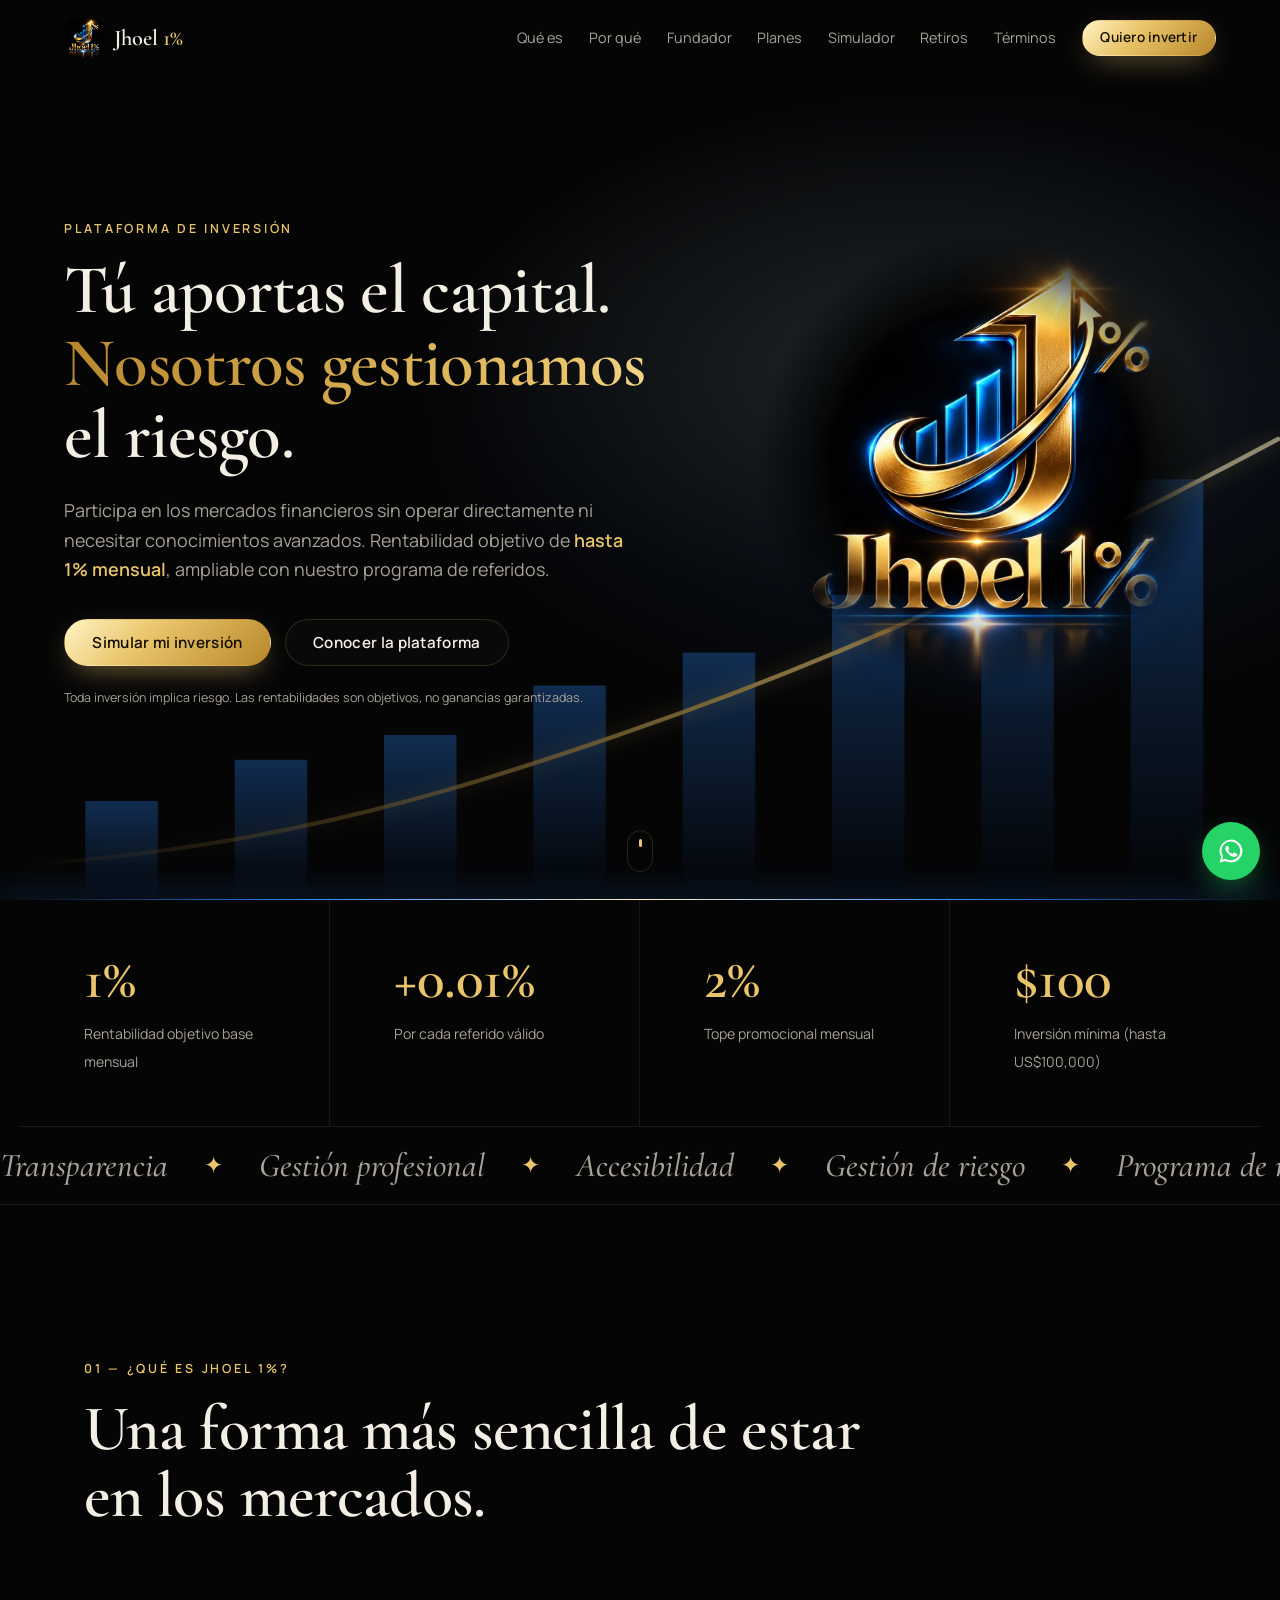
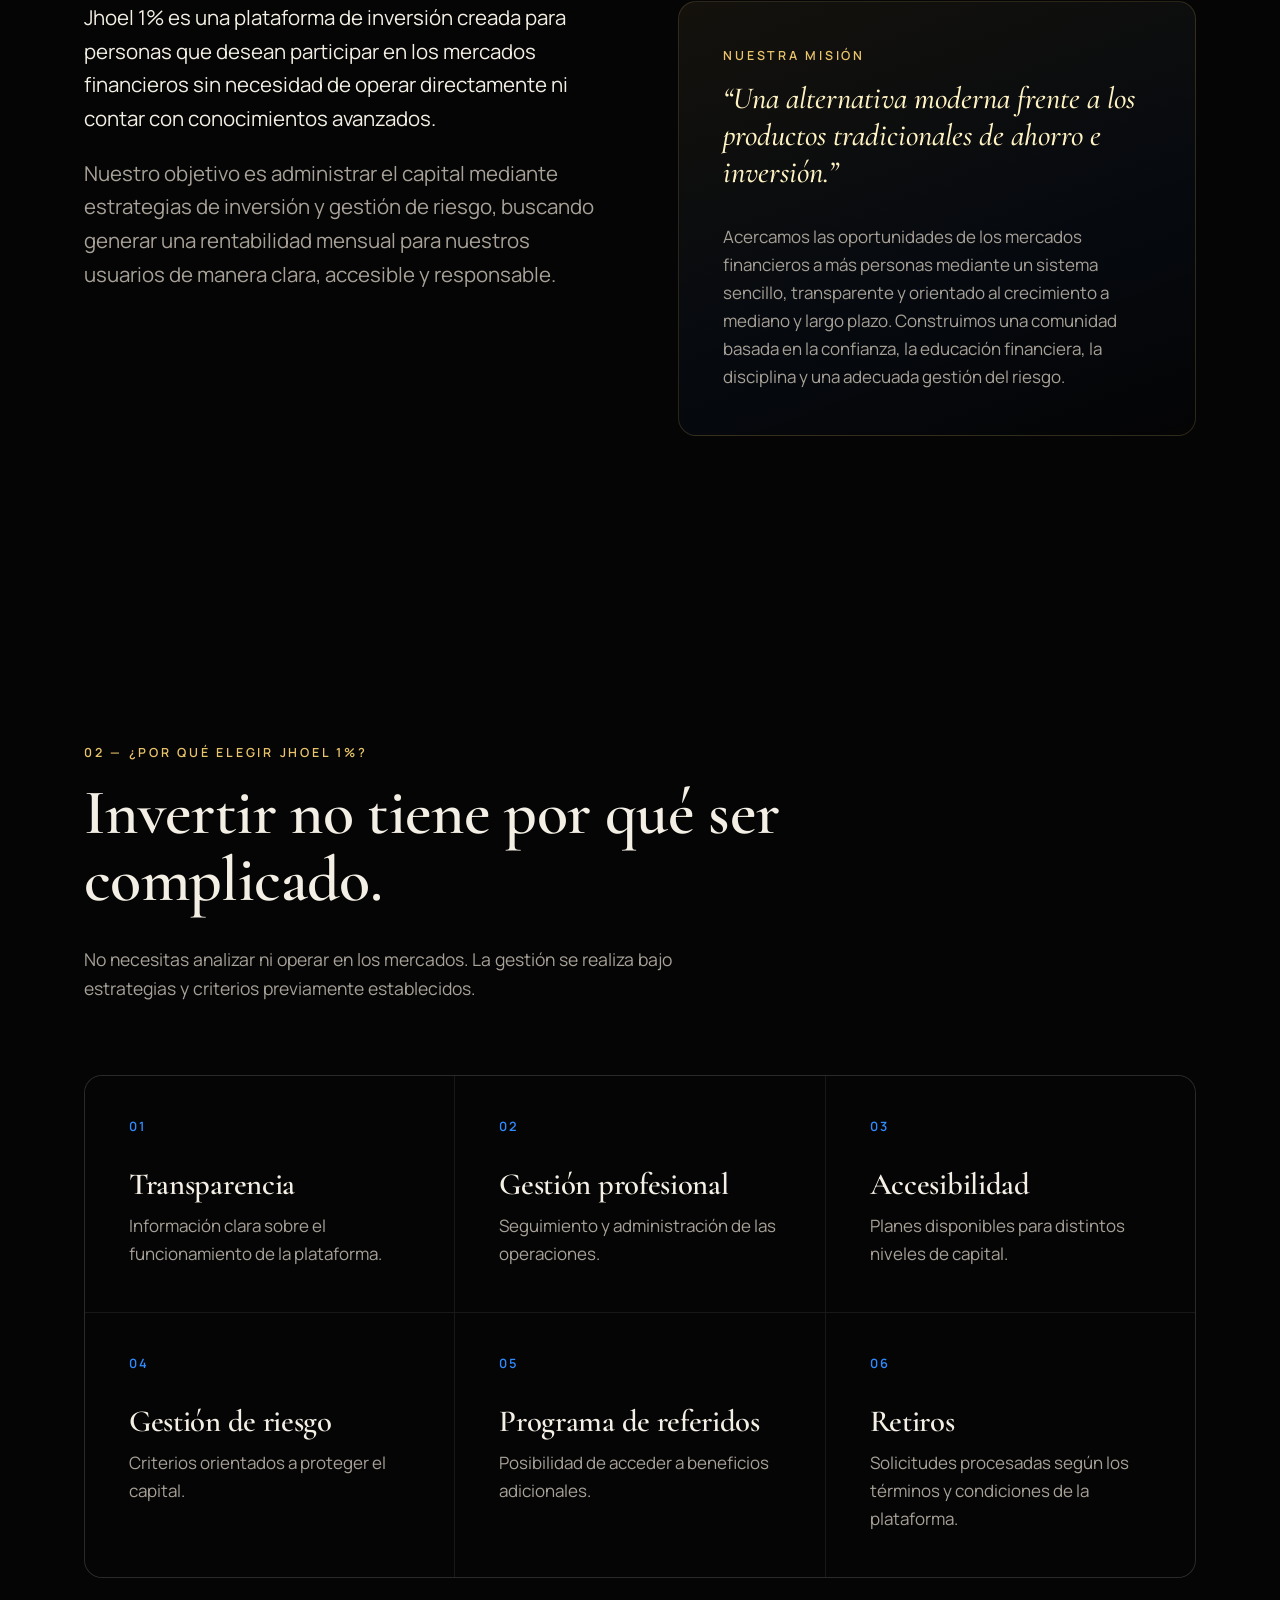
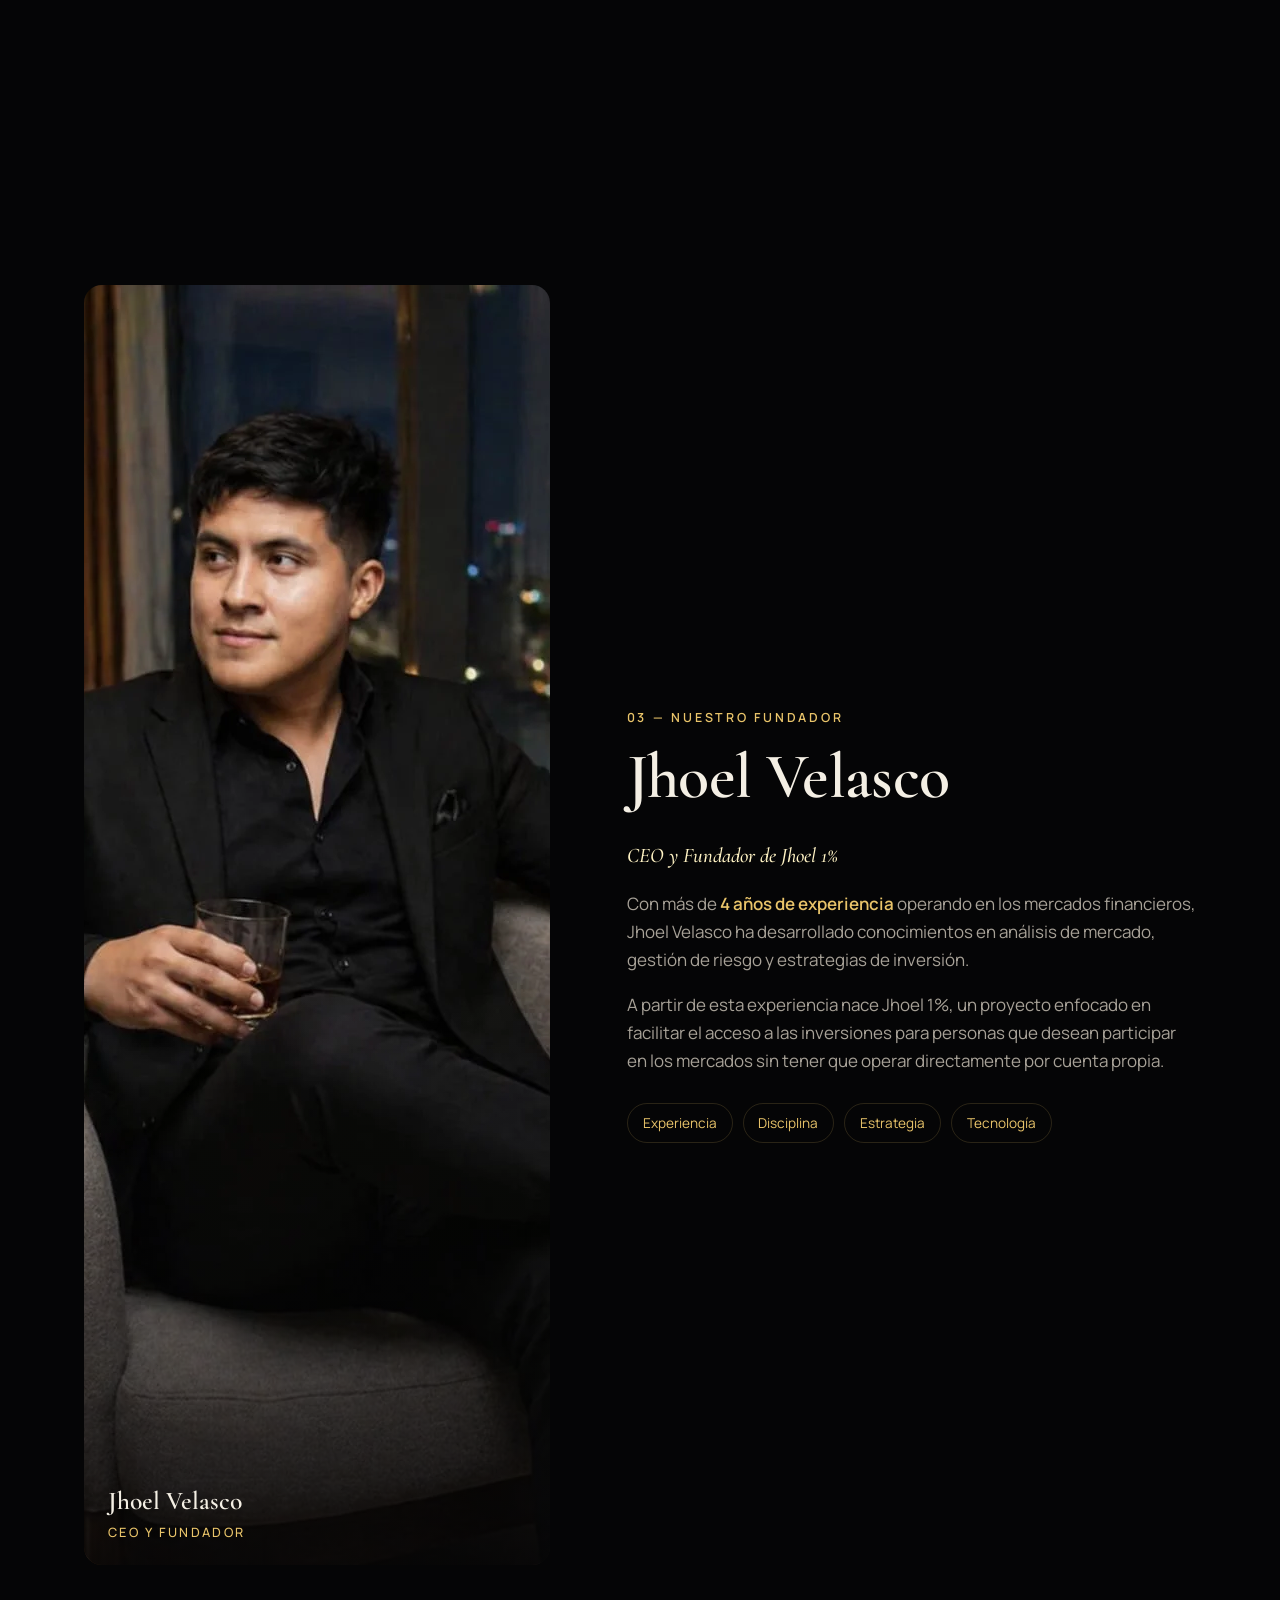
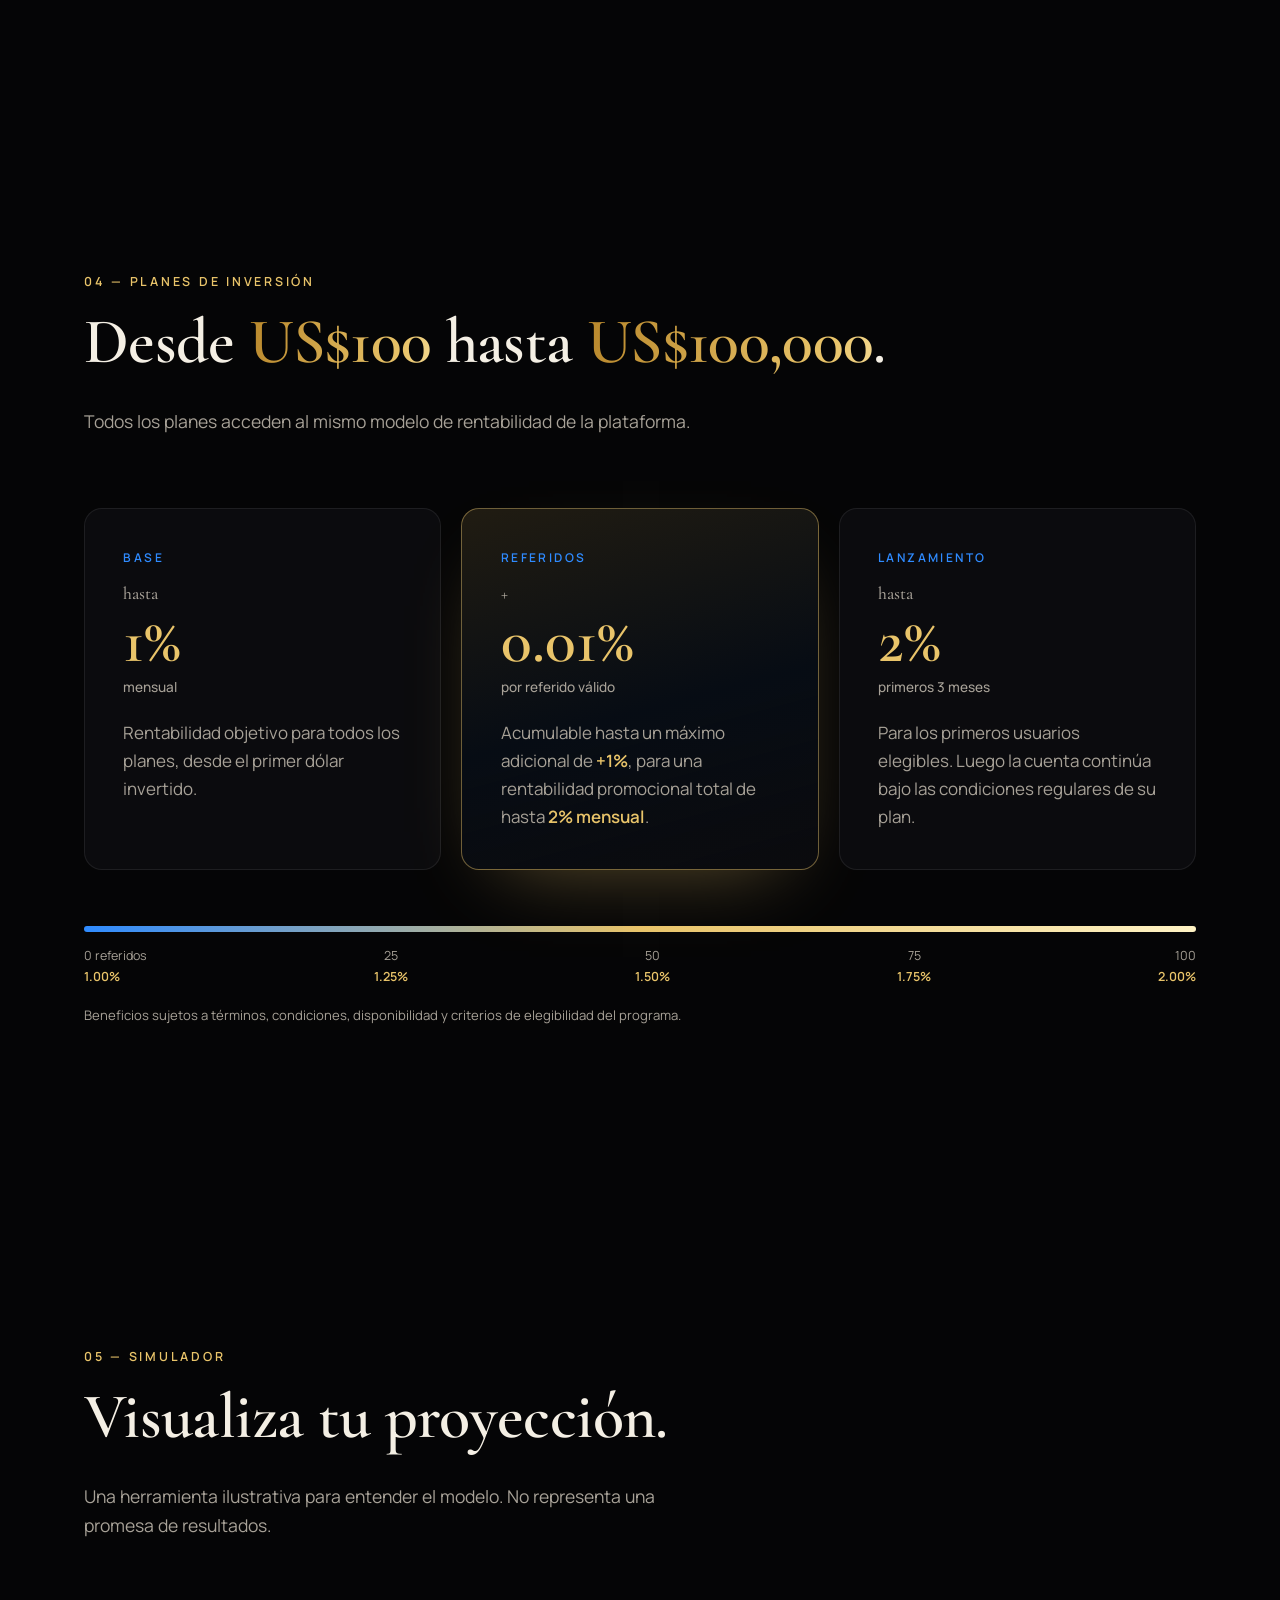
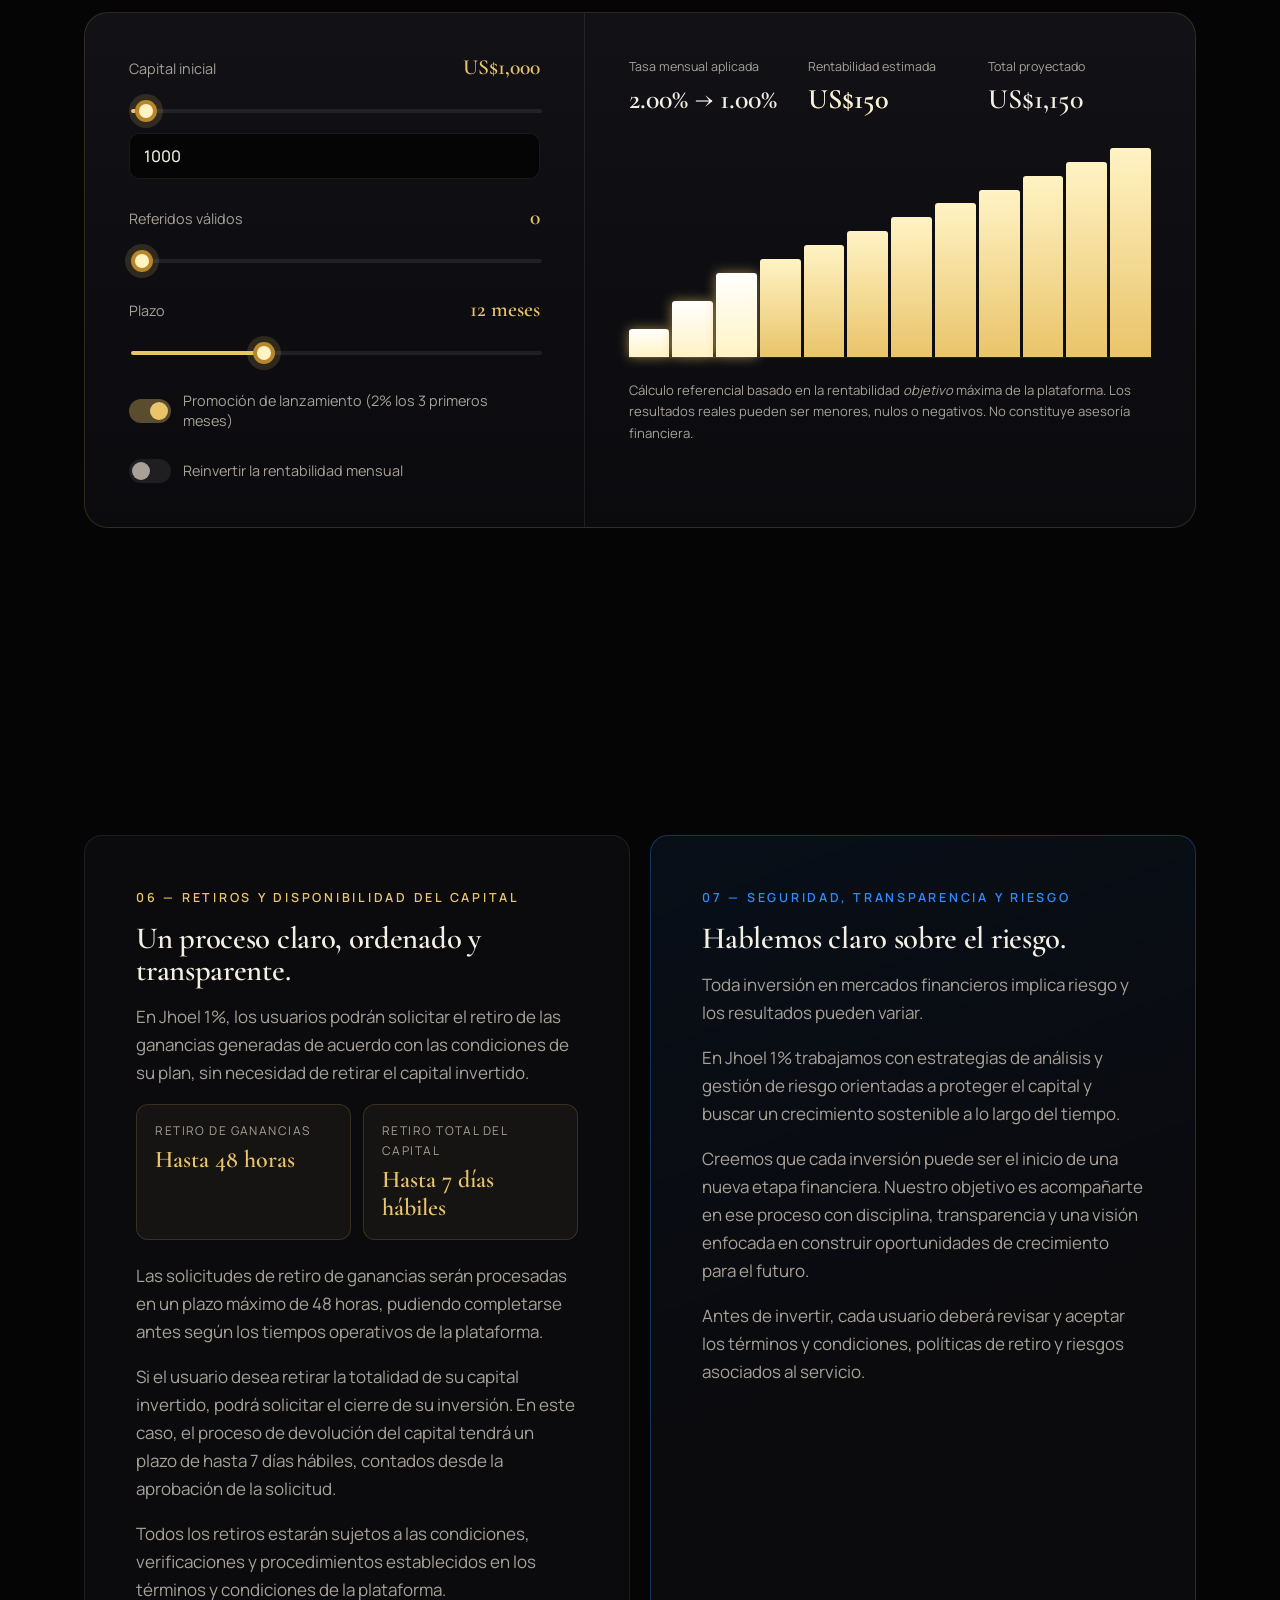
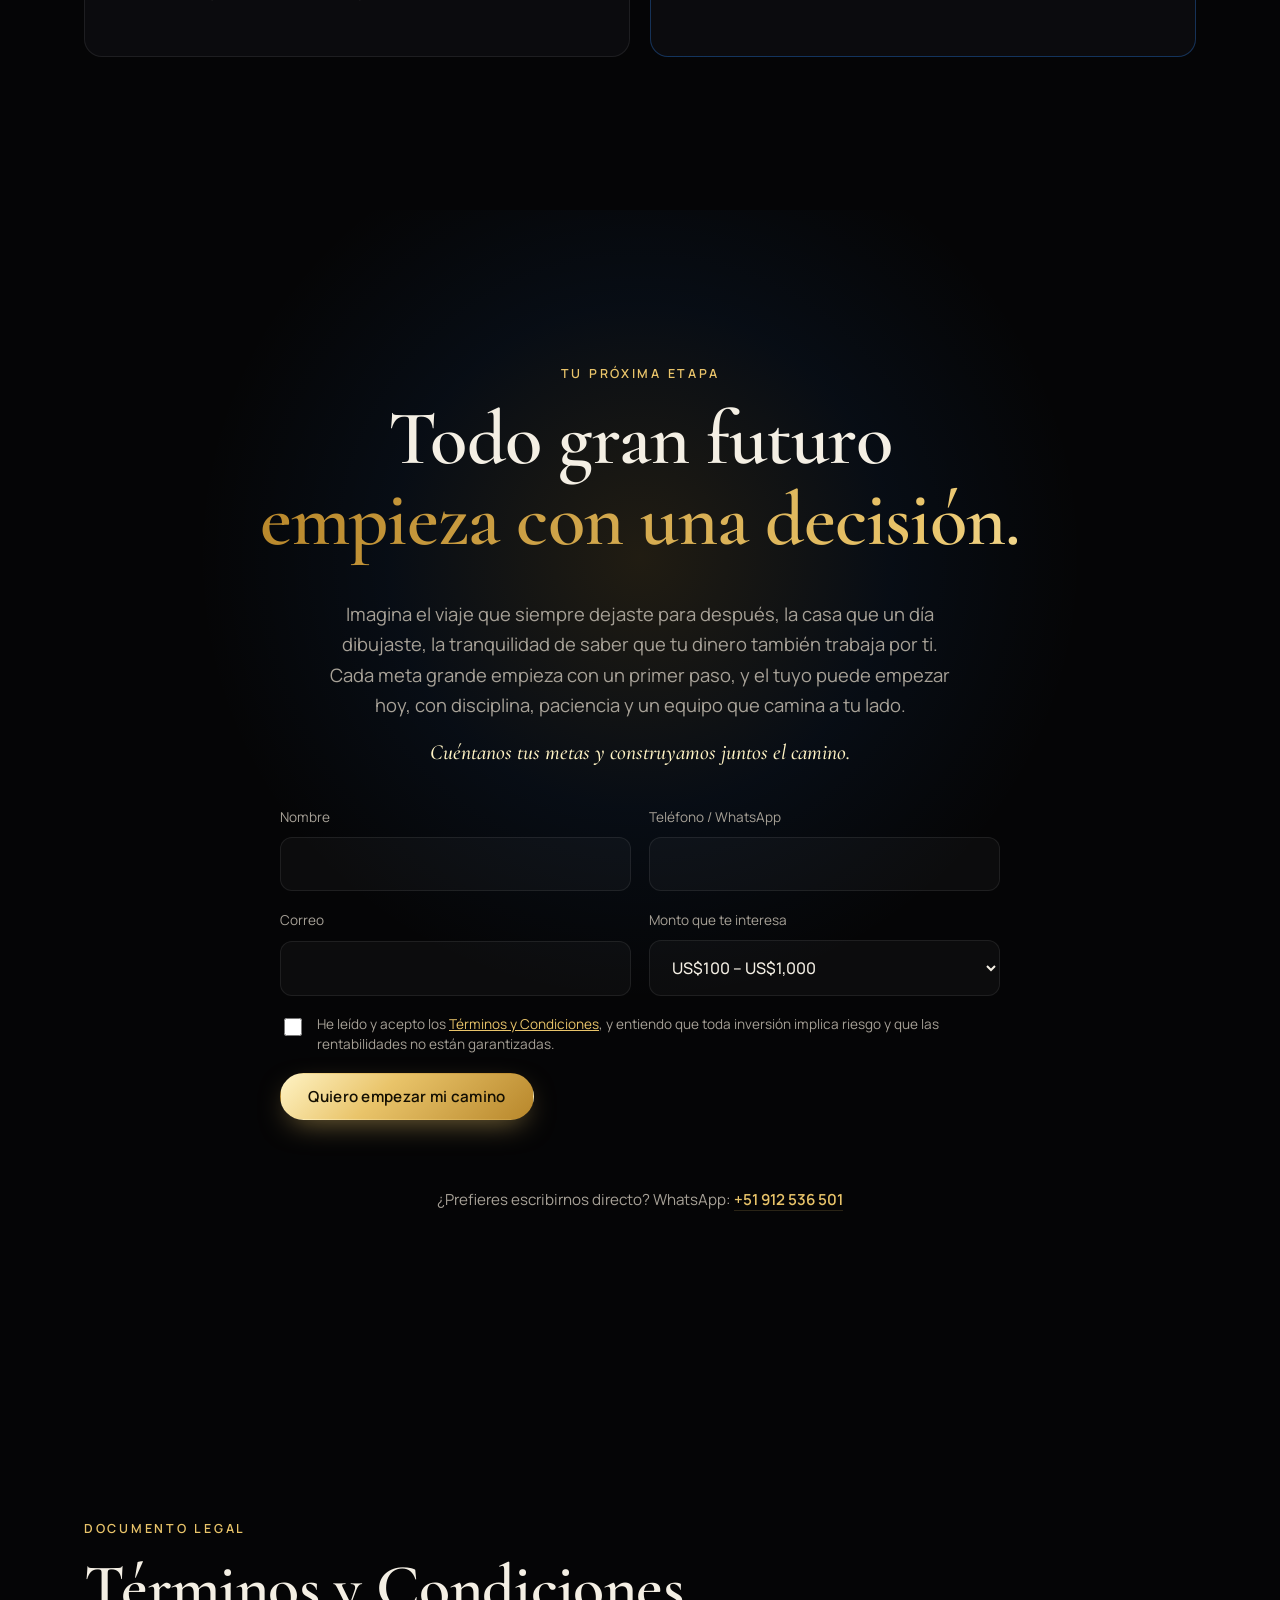
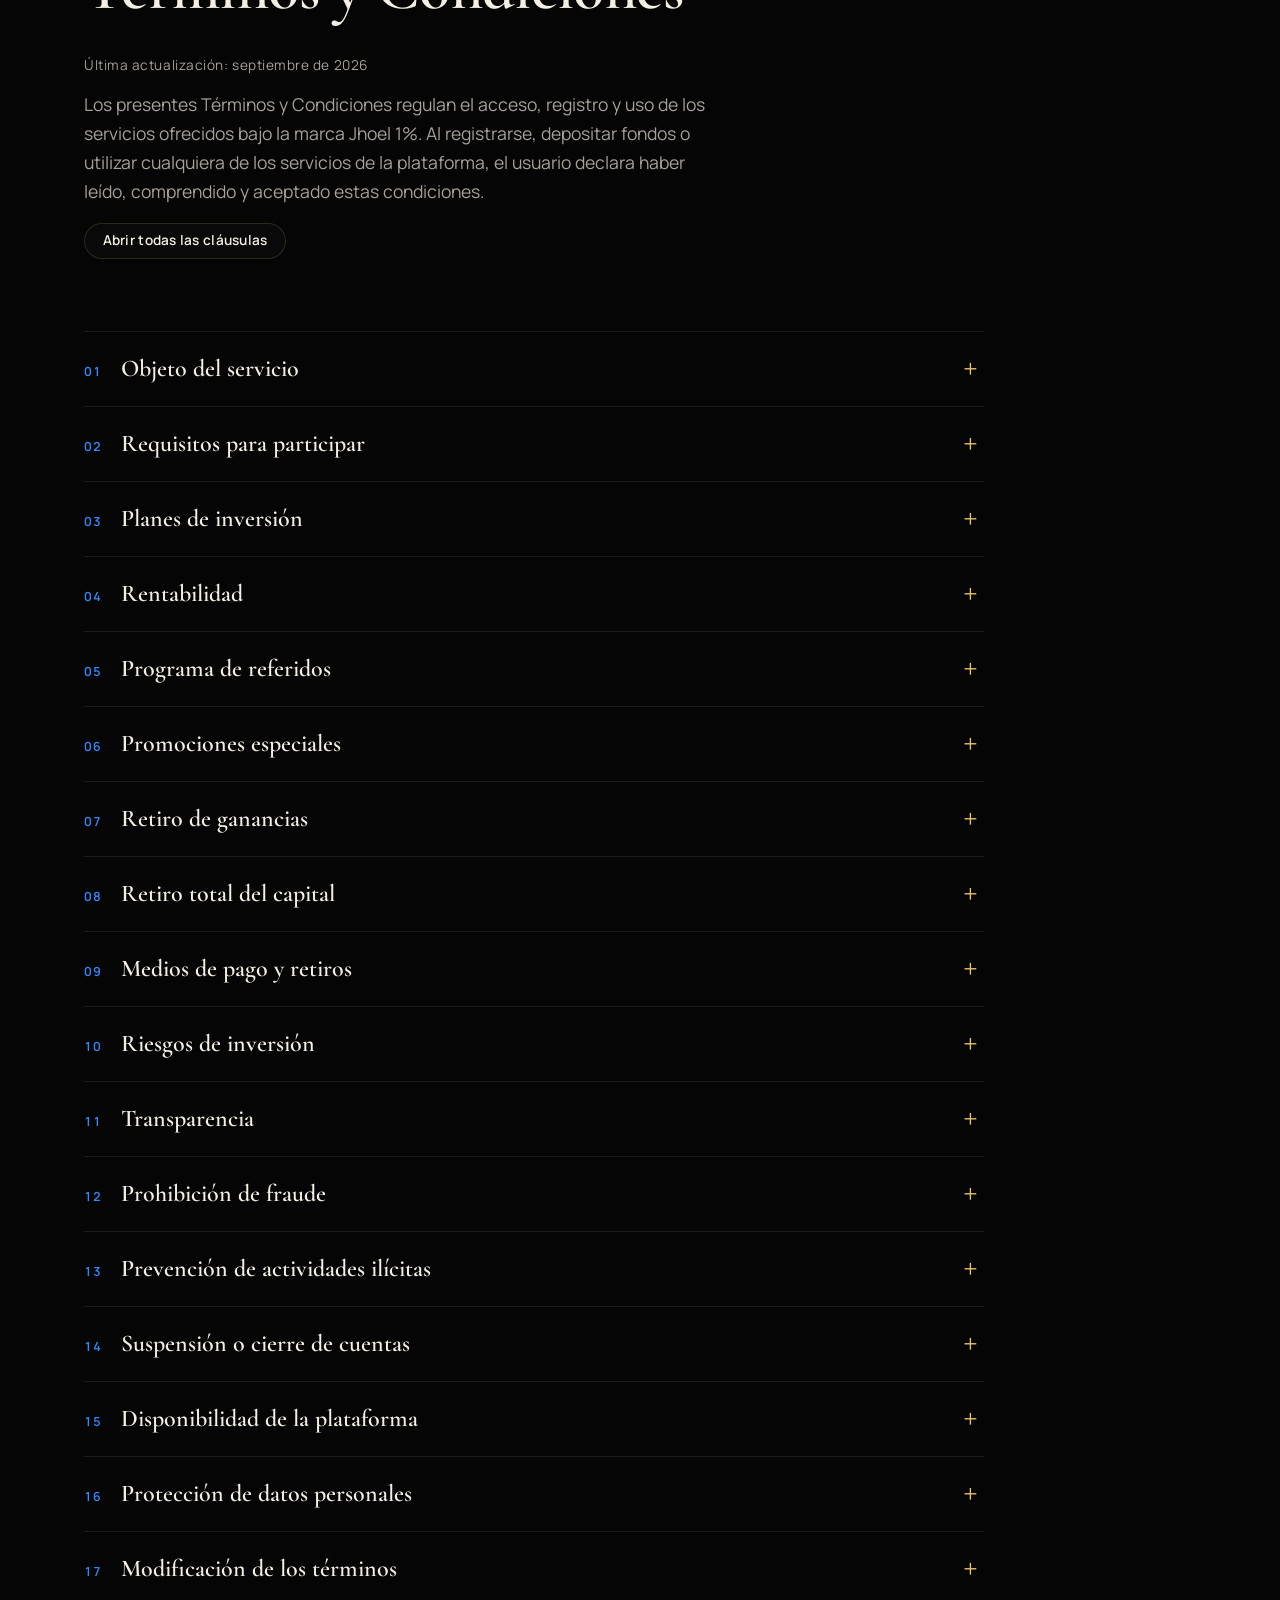
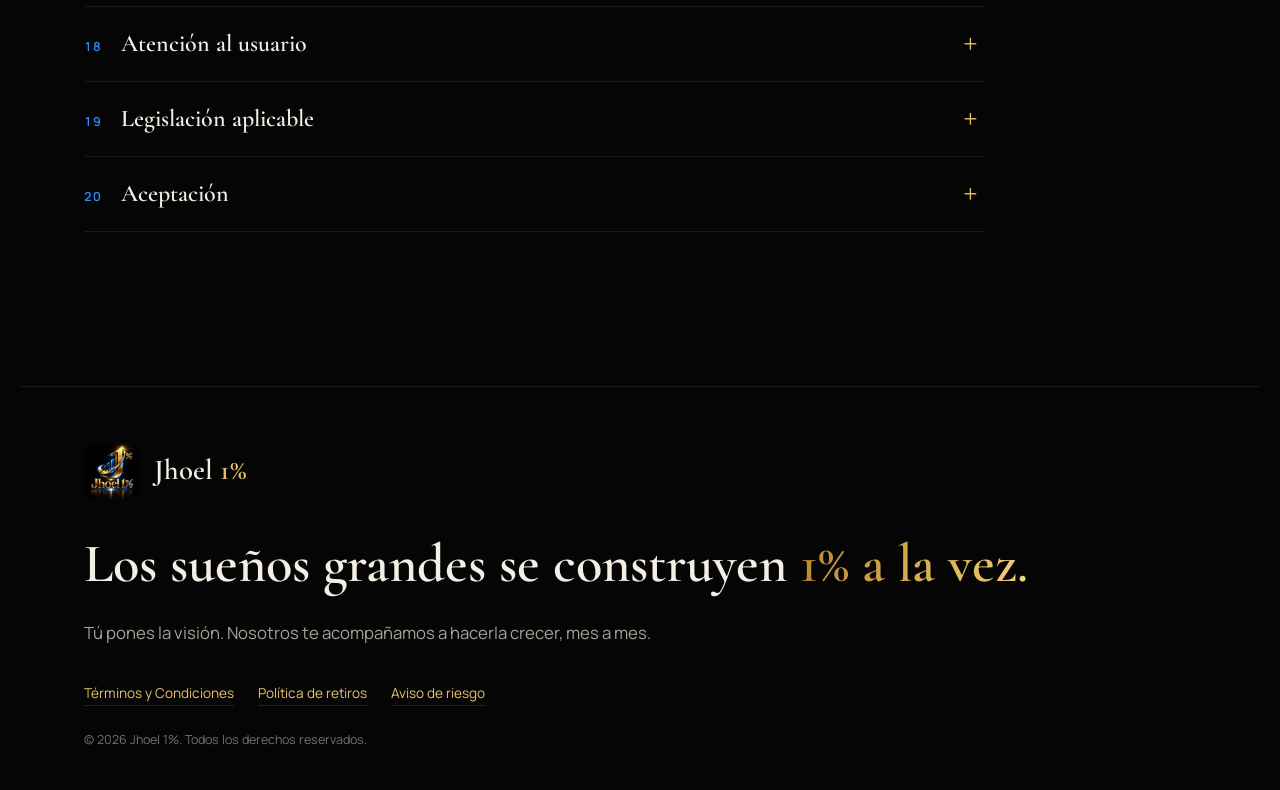
==== index.html @ 0426f6b1 "Quitar el aviso de riesgo del pie de página Co-Authored-By: Claude Opus 5.5 <noreply@anthropic.com> " ====
<!doctype html>
<html lang="es" class="no-js">
<head>
  <meta charset="utf-8">
  <meta name="viewport" content="width=device-width, initial-scale=1">
  <title>Jhoel 1% — Plataforma de inversión</title>
  <meta name="description" content="Jhoel 1% es una plataforma de inversión para participar en los mercados financieros sin operar directamente. Rentabilidad objetivo de hasta 1% mensual, gestión de riesgo y programa de referidos.">
  <meta name="theme-color" content="#050506">
  <meta property="og:title" content="Jhoel 1% — Plataforma de inversión">
  <meta property="og:description" content="Tú aportas el capital. Nosotros gestionamos las operaciones bajo estrategias y controles de riesgo.">
  <meta property="og:image" content="assets/img/logo.webp">
  <link rel="icon" type="image/png" href="assets/img/favicon.png">
  <link rel="preconnect" href="https://fonts.googleapis.com">
  <link rel="preconnect" href="https://fonts.gstatic.com" crossorigin>
  <link rel="stylesheet" href="https://fonts.googleapis.com/css2?family=Cormorant+Garamond:ital,wght@0,500;0,600;0,700;1,500&family=Manrope:wght@300;400;500;600;700&display=swap">
  <link rel="stylesheet" href="styles.css?v=20260929e">
</head>
<body>

  <!-- Splash: se oculta por JS y, como red de seguridad, por CSS a los 4.5s -->
  <div class="splash" id="splash" aria-hidden="true">
    <img src="assets/img/logo.webp" alt="" width="160" height="160">
    <div class="splash__bar"><span></span></div>
  </div>

  <div class="cursor-glow" aria-hidden="true"></div>

  <header class="nav" id="nav">
    <a href="#inicio" class="nav__brand" aria-label="Jhoel 1% — inicio">
      <img src="assets/img/logo.webp" alt="" width="40" height="40">
      <span>Jhoel <em>1%</em></span>
    </a>
    <nav class="nav__links" id="navLinks" aria-label="Principal">
      <a href="#que-es">Qué es</a>
      <a href="#pilares">Por qué</a>
      <a href="#fundador">Fundador</a>
      <a href="#planes">Planes</a>
      <a href="#simulador">Simulador</a>
      <a href="#retiros">Retiros</a>
      <a href="#terminos">Términos</a>
      <a href="#contacto" class="btn btn--gold btn--sm">Quiero invertir</a>
    </nav>
    <button class="nav__toggle" id="navToggle" aria-label="Abrir menú" aria-expanded="false" aria-controls="navLinks">
      <span></span><span></span>
    </button>
  </header>

  <main>

    <!-- HERO -->
    <section class="hero" id="inicio">
      <svg class="hero__bars" viewBox="0 0 600 300" preserveAspectRatio="none" aria-hidden="true">
        <defs>
          <linearGradient id="barGrad" x1="0" y1="0" x2="0" y2="1">
            <stop offset="0" stop-color="#2f8bff" stop-opacity=".55"/>
            <stop offset="1" stop-color="#2f8bff" stop-opacity="0"/>
          </linearGradient>
          <linearGradient id="lineGrad" x1="0" y1="0" x2="1" y2="0">
            <stop offset="0" stop-color="#b8872b" stop-opacity="0"/>
            <stop offset=".6" stop-color="#e9c46a"/>
            <stop offset="1" stop-color="#fff3c4"/>
          </linearGradient>
        </defs>
        <g class="bars">
          <rect x="40"  y="240" width="34" height="60"  fill="url(#barGrad)"/>
          <rect x="110" y="215" width="34" height="85"  fill="url(#barGrad)"/>
          <rect x="180" y="200" width="34" height="100" fill="url(#barGrad)"/>
          <rect x="250" y="170" width="34" height="130" fill="url(#barGrad)"/>
          <rect x="320" y="150" width="34" height="150" fill="url(#barGrad)"/>
          <rect x="390" y="115" width="34" height="185" fill="url(#barGrad)"/>
          <rect x="460" y="85"  width="34" height="215" fill="url(#barGrad)"/>
          <rect x="530" y="45"  width="34" height="255" fill="url(#barGrad)"/>
        </g>
        <path class="hero__line" d="M0 280 C 120 270, 200 240, 290 200 S 470 110, 600 20" fill="none" stroke="url(#lineGrad)" stroke-width="2.5"/>
      </svg>

      <div class="hero__inner">
        <div class="hero__copy">
          <p class="eyebrow reveal">Plataforma de inversión</p>
          <h1 class="hero__title reveal">
            Tú aportas el capital.<br>
            <span class="gold-text">Nosotros gestionamos</span><br>
            el riesgo.
          </h1>
          <p class="hero__lead reveal">
            Participa en los mercados financieros sin operar directamente ni necesitar
            conocimientos avanzados. Rentabilidad objetivo de <strong>hasta 1% mensual</strong>,
            ampliable con nuestro programa de referidos.
          </p>
          <div class="hero__cta reveal">
            <a href="#simulador" class="btn btn--gold">Simular mi inversión</a>
            <a href="#que-es" class="btn btn--ghost">Conocer la plataforma</a>
          </div>
          <p class="hero__note reveal">Toda inversión implica riesgo. Las rentabilidades son objetivos, no ganancias garantizadas.</p>
        </div>

        <div class="hero__mark reveal" id="heroMark">
          <div class="hero__halo" aria-hidden="true"></div>
          <img src="assets/img/logo.webp" alt="Logotipo de Jhoel 1%" width="1254" height="1254">
        </div>
      </div>

      <a href="#cifras" class="hero__scroll" aria-label="Bajar">
        <span></span>
      </a>
    </section>

    <!-- CIFRAS -->
    <section class="figures" id="cifras" aria-label="Cifras clave">
      <div class="figure reveal">
        <span class="figure__num"><span data-count="1" data-decimals="0">1</span>%</span>
        <span class="figure__label">Rentabilidad objetivo base mensual</span>
      </div>
      <div class="figure reveal">
        <span class="figure__num">+<span data-count="0.01" data-decimals="2">0.01</span>%</span>
        <span class="figure__label">Por cada referido válido</span>
      </div>
      <div class="figure reveal">
        <span class="figure__num"><span data-count="2" data-decimals="0">2</span>%</span>
        <span class="figure__label">Tope promocional mensual</span>
      </div>
      <div class="figure reveal">
        <span class="figure__num">$<span data-count="100" data-decimals="0">100</span></span>
        <span class="figure__label">Inversión mínima (hasta US$100,000)</span>
      </div>
    </section>

    <div class="ticker" aria-hidden="true">
      <div class="ticker__track">
        <span>Transparencia</span><i>✦</i><span>Gestión profesional</span><i>✦</i><span>Accesibilidad</span><i>✦</i><span>Gestión de riesgo</span><i>✦</i><span>Programa de referidos</span><i>✦</i><span>Retiros ordenados</span><i>✦</i>
        <span>Transparencia</span><i>✦</i><span>Gestión profesional</span><i>✦</i><span>Accesibilidad</span><i>✦</i><span>Gestión de riesgo</span><i>✦</i><span>Programa de referidos</span><i>✦</i><span>Retiros ordenados</span><i>✦</i>
      </div>
    </div>

    <!-- QUÉ ES -->
    <section class="section about" id="que-es">
      <div class="section__head">
        <p class="eyebrow reveal">01 — ¿Qué es Jhoel 1%?</p>
        <h2 class="reveal">Una forma más sencilla de estar en los mercados.</h2>
      </div>
      <div class="about__grid">
        <div class="about__text">
          <p class="reveal">
            Jhoel 1% es una plataforma de inversión creada para personas que desean participar
            en los mercados financieros sin necesidad de operar directamente ni contar con
            conocimientos avanzados.
          </p>
          <p class="reveal">
            Nuestro objetivo es administrar el capital mediante estrategias de inversión y
            gestión de riesgo, buscando generar una rentabilidad mensual para nuestros usuarios
            de manera clara, accesible y responsable.
          </p>
        </div>
        <aside class="mission reveal">
          <p class="eyebrow">Nuestra misión</p>
          <p class="mission__quote">
            “Una alternativa moderna frente a los productos tradicionales de ahorro e inversión.”
          </p>
          <p>
            Acercamos las oportunidades de los mercados financieros a más personas mediante un
            sistema sencillo, transparente y orientado al crecimiento a mediano y largo plazo.
            Construimos una comunidad basada en la confianza, la educación financiera, la
            disciplina y una adecuada gestión del riesgo.
          </p>
        </aside>
      </div>
    </section>

    <!-- PILARES -->
    <section class="section pillars" id="pilares">
      <div class="section__head">
        <p class="eyebrow reveal">02 — ¿Por qué elegir Jhoel 1%?</p>
        <h2 class="reveal">Invertir no tiene por qué ser complicado.</h2>
        <p class="section__lead reveal">
          No necesitas analizar ni operar en los mercados. La gestión se realiza bajo
          estrategias y criterios previamente establecidos.
        </p>
      </div>
      <div class="pillars__grid">
        <article class="pillar reveal">
          <span class="pillar__n">01</span>
          <h3>Transparencia</h3>
          <p>Información clara sobre el funcionamiento de la plataforma.</p>
        </article>
        <article class="pillar reveal">
          <span class="pillar__n">02</span>
          <h3>Gestión profesional</h3>
          <p>Seguimiento y administración de las operaciones.</p>
        </article>
        <article class="pillar reveal">
          <span class="pillar__n">03</span>
          <h3>Accesibilidad</h3>
          <p>Planes disponibles para distintos niveles de capital.</p>
        </article>
        <article class="pillar reveal">
          <span class="pillar__n">04</span>
          <h3>Gestión de riesgo</h3>
          <p>Criterios orientados a proteger el capital.</p>
        </article>
        <article class="pillar reveal">
          <span class="pillar__n">05</span>
          <h3>Programa de referidos</h3>
          <p>Posibilidad de acceder a beneficios adicionales.</p>
        </article>
        <article class="pillar reveal">
          <span class="pillar__n">06</span>
          <h3>Retiros</h3>
          <p>Solicitudes procesadas según los términos y condiciones de la plataforma.</p>
        </article>
      </div>
    </section>

    <!-- FUNDADOR -->
    <section class="section founder" id="fundador">
      <figure class="founder__photo reveal">
        <img src="assets/img/jhoel-velasco.webp" alt="Jhoel Velasco, CEO y fundador de Jhoel 1%" width="1024" height="1280" loading="lazy">
        <figcaption>Jhoel Velasco<br><span>CEO y Fundador</span></figcaption>
      </figure>
      <div class="founder__text">
        <p class="eyebrow reveal">03 — Nuestro fundador</p>
        <h2 class="reveal">Jhoel Velasco</h2>
        <p class="founder__role reveal">CEO y Fundador de Jhoel 1%</p>
        <p class="reveal">
          Con más de <strong>4 años de experiencia</strong> operando en los mercados financieros,
          Jhoel Velasco ha desarrollado conocimientos en análisis de mercado, gestión de riesgo y
          estrategias de inversión.
        </p>
        <p class="reveal">
          A partir de esta experiencia nace Jhoel 1%, un proyecto enfocado en facilitar el acceso
          a las inversiones para personas que desean participar en los mercados sin tener que
          operar directamente por cuenta propia.
        </p>
        <ul class="founder__values reveal">
          <li>Experiencia</li><li>Disciplina</li><li>Estrategia</li><li>Tecnología</li>
        </ul>
      </div>
    </section>

    <!-- PLANES -->
    <section class="section plans" id="planes">
      <div class="section__head">
        <p class="eyebrow reveal">04 — Planes de inversión</p>
        <h2 class="reveal">Desde <span class="gold-text">US$100</span> hasta <span class="gold-text">US$100,000</span>.</h2>
        <p class="section__lead reveal">Todos los planes acceden al mismo modelo de rentabilidad de la plataforma.</p>
      </div>

      <div class="plans__grid">
        <article class="plan reveal">
          <p class="plan__tag">Base</p>
          <p class="plan__rate">hasta <strong>1%</strong><span>mensual</span></p>
          <p>Rentabilidad objetivo para todos los planes, desde el primer dólar invertido.</p>
        </article>
        <article class="plan plan--featured reveal">
          <p class="plan__tag">Referidos</p>
          <p class="plan__rate">+<strong>0.01%</strong><span>por referido válido</span></p>
          <p>Acumulable hasta un máximo adicional de <strong>+1%</strong>, para una rentabilidad promocional total de hasta <strong>2% mensual</strong>.</p>
        </article>
        <article class="plan reveal">
          <p class="plan__tag">Lanzamiento</p>
          <p class="plan__rate">hasta <strong>2%</strong><span>primeros 3 meses</span></p>
          <p>Para los primeros usuarios elegibles. Luego la cuenta continúa bajo las condiciones regulares de su plan.</p>
        </article>
      </div>

      <div class="ladder reveal" aria-label="Escala de referidos">
        <div class="ladder__bar"><span id="ladderFill"></span></div>
        <div class="ladder__labels">
          <span>0 referidos<br><b>1.00%</b></span>
          <span>25<br><b>1.25%</b></span>
          <span>50<br><b>1.50%</b></span>
          <span>75<br><b>1.75%</b></span>
          <span>100<br><b>2.00%</b></span>
        </div>
      </div>
      <p class="fine reveal">Beneficios sujetos a términos, condiciones, disponibilidad y criterios de elegibilidad del programa.</p>
    </section>

    <!-- SIMULADOR -->
    <section class="section sim" id="simulador">
      <div class="section__head">
        <p class="eyebrow reveal">05 — Simulador</p>
        <h2 class="reveal">Visualiza tu proyección.</h2>
        <p class="section__lead reveal">Una herramienta ilustrativa para entender el modelo. No representa una promesa de resultados.</p>
      </div>

      <div class="sim__card reveal">
        <form class="sim__controls" id="simForm" onsubmit="return false">
          <div class="field">
            <label for="simCapital">Capital inicial <output id="outCapital">US$1,000</output></label>
            <input type="range" id="simCapital" min="100" max="100000" step="100" value="1000">
            <input type="number" id="simCapitalNum" min="100" max="100000" step="100" value="1000" aria-label="Capital inicial en dólares">
          </div>
          <div class="field">
            <label for="simRefs">Referidos válidos <output id="outRefs">0</output></label>
            <input type="range" id="simRefs" min="0" max="100" step="1" value="0">
          </div>
          <div class="field">
            <label for="simMonths">Plazo <output id="outMonths">12 meses</output></label>
            <input type="range" id="simMonths" min="1" max="36" step="1" value="12">
          </div>
          <div class="field field--row">
            <label class="switch"><input type="checkbox" id="simPromo" checked><span></span> Promoción de lanzamiento (2% los 3 primeros meses)</label>
          </div>
          <div class="field field--row">
            <label class="switch"><input type="checkbox" id="simCompound"><span></span> Reinvertir la rentabilidad mensual</label>
          </div>
        </form>

        <div class="sim__result" aria-live="polite">
          <div class="sim__kpis">
            <div><span>Tasa mensual aplicada</span><strong id="resRate">1.00%</strong></div>
            <div><span>Rentabilidad estimada</span><strong id="resGain" class="gold-text">US$0</strong></div>
            <div><span>Total proyectado</span><strong id="resTotal">US$0</strong></div>
          </div>
          <div class="sim__chart" id="simChart" role="img" aria-label="Proyección mensual del capital"></div>
          <p class="fine">
            Cálculo referencial basado en la rentabilidad <em>objetivo</em> máxima de la plataforma.
            Los resultados reales pueden ser menores, nulos o negativos. No constituye asesoría financiera.
          </p>
        </div>
      </div>
    </section>

    <!-- RETIROS + RIESGO -->
    <section class="section trust" id="retiros">
      <article class="trust__block reveal">
        <p class="eyebrow">06 — Retiros y disponibilidad del capital</p>
        <h3>Un proceso claro, ordenado y transparente.</h3>
        <p>
          En Jhoel 1%, los usuarios podrán solicitar el retiro de las ganancias generadas de acuerdo
          con las condiciones de su plan, sin necesidad de retirar el capital invertido.
        </p>
        <div class="terms">
          <div class="term">
            <span class="term__label">Retiro de ganancias</span>
            <span class="term__value">Hasta 48 horas</span>
          </div>
          <div class="term">
            <span class="term__label">Retiro total del capital</span>
            <span class="term__value">Hasta 7 días hábiles</span>
          </div>
        </div>
        <p>
          Las solicitudes de retiro de ganancias serán procesadas en un plazo máximo de 48 horas,
          pudiendo completarse antes según los tiempos operativos de la plataforma.
        </p>
        <p>
          Si el usuario desea retirar la totalidad de su capital invertido, podrá solicitar el cierre
          de su inversión. En este caso, el proceso de devolución del capital tendrá un plazo de hasta
          7 días hábiles, contados desde la aprobación de la solicitud.
        </p>
        <p>
          Todos los retiros estarán sujetos a las condiciones, verificaciones y procedimientos
          establecidos en los términos y condiciones de la plataforma.
        </p>
      </article>
      <article class="trust__block trust__block--risk reveal" id="riesgo">
        <p class="eyebrow">07 — Seguridad, transparencia y riesgo</p>
        <h3>Hablemos claro sobre el riesgo.</h3>
        <p>
          Toda inversión en mercados financieros implica riesgo y los resultados pueden variar.
        </p>
        <p>
          En Jhoel 1% trabajamos con estrategias de análisis y gestión de riesgo orientadas a
          proteger el capital y buscar un crecimiento sostenible a lo largo del tiempo.
        </p>
        <p>
          Creemos que cada inversión puede ser el inicio de una nueva etapa financiera. Nuestro
          objetivo es acompañarte en ese proceso con disciplina, transparencia y una visión enfocada
          en construir oportunidades de crecimiento para el futuro.
        </p>
        <p>
          Antes de invertir, cada usuario deberá revisar y aceptar los términos y condiciones,
          políticas de retiro y riesgos asociados al servicio.
        </p>
      </article>
    </section>

    <!-- PROPUESTA / CONTACTO -->
    <section class="section cta" id="contacto">
      <div class="cta__glow" aria-hidden="true"></div>
      <p class="eyebrow reveal">Tu próxima etapa</p>
      <h2 class="reveal">Todo gran futuro<br><span class="gold-text">empieza con una decisión.</span></h2>
      <p class="section__lead reveal">
        Imagina el viaje que siempre dejaste para después, la casa que un día dibujaste,
        la tranquilidad de saber que tu dinero también trabaja por ti. Cada meta grande
        empieza con un primer paso, y el tuyo puede empezar hoy, con disciplina, paciencia
        y un equipo que camina a tu lado.
      </p>
      <p class="cta__invite reveal">Cuéntanos tus metas y construyamos juntos el camino.</p>

      <form class="contact reveal" id="contactForm" novalidate>
        <div class="contact__row">
          <label>Nombre<input type="text" name="nombre" required autocomplete="name"></label>
          <label>Teléfono / WhatsApp<input type="tel" name="telefono" required autocomplete="tel"></label>
        </div>
        <div class="contact__row">
          <label>Correo<input type="email" name="correo" autocomplete="email"></label>
          <label>Monto que te interesa
            <select name="monto">
              <option>US$100 – US$1,000</option>
              <option>US$1,000 – US$10,000</option>
              <option>US$10,000 – US$50,000</option>
              <option>US$50,000 – US$100,000</option>
            </select>
          </label>
        </div>
        <label class="check"><input type="checkbox" name="acepto" required> <span>He leído y acepto los <a href="#terminos">Términos y Condiciones</a>, y entiendo que toda inversión implica riesgo y que las rentabilidades no están garantizadas.</span></label>
        <button type="submit" class="btn btn--gold">Quiero empezar mi camino</button>
        <p class="contact__msg" id="contactMsg" role="status"></p>
      </form>
      <p class="contact__direct reveal">¿Prefieres escribirnos directo? WhatsApp:
        <a href="https://wa.me/51912536501" target="_blank" rel="noopener">+51 912 536 501</a></p>
    </section>

    <!-- TÉRMINOS Y CONDICIONES -->
    <section class="section terms-sec" id="terminos">
      <div class="section__head">
        <p class="eyebrow reveal">Documento legal</p>
        <h2 class="reveal">Términos y Condiciones</h2>
        <p class="terms-sec__date reveal">Última actualización: septiembre de 2026</p>
        <p class="section__lead reveal">
          Los presentes Términos y Condiciones regulan el acceso, registro y uso de los servicios
          ofrecidos bajo la marca Jhoel 1%. Al registrarse, depositar fondos o utilizar cualquiera de
          los servicios de la plataforma, el usuario declara haber leído, comprendido y aceptado estas
          condiciones.
        </p>
        <div class="terms-sec__actions reveal">
          <button type="button" class="btn btn--ghost btn--sm" id="termsToggle">Abrir todas las cláusulas</button>
        </div>
      </div>
      <div class="clauses reveal">
        <details class="clause">
          <summary><span class="clause__n">01</span>Objeto del servicio</summary>
          <div class="clause__body">
            <p>Jhoel 1% tiene como finalidad ofrecer a sus usuarios acceso a un modelo de inversión y gestión de capital orientado a los mercados financieros.</p>
            <p>El usuario entrega voluntariamente un monto de capital conforme al plan seleccionado y acepta que dicho capital podrá ser administrado de acuerdo con las estrategias, políticas de inversión y criterios de gestión de riesgo establecidos por la empresa.</p>
          </div>
        </details>
        <details class="clause">
          <summary><span class="clause__n">02</span>Requisitos para participar</summary>
          <div class="clause__body">
            <p>Para utilizar los servicios de Jhoel 1%, el usuario deberá:</p>
            <ul>
              <li>Ser mayor de 18 años.</li>
              <li>Proporcionar información personal verdadera y actualizada.</li>
              <li>Completar los procedimientos de identificación que solicite la plataforma.</li>
              <li>Aceptar estos Términos y Condiciones.</li>
              <li>Declarar que los fondos utilizados son de procedencia lícita.</li>
            </ul>
            <p>Jhoel 1% podrá solicitar documentación adicional para verificar la identidad del usuario o el origen de los fondos.</p>
          </div>
        </details>
        <details class="clause">
          <summary><span class="clause__n">03</span>Planes de inversión</summary>
          <div class="clause__body">
            <p>Los planes disponibles podrán comprender inversiones desde US$100 hasta US$100,000, de acuerdo con las condiciones vigentes publicadas por la plataforma.</p>
            <p>Cada plan deberá indicar claramente el capital aportado, la duración cuando corresponda, la rentabilidad objetivo aplicable, las condiciones de retiro, los beneficios promocionales y los requisitos del programa de referidos.</p>
            <p>Las condiciones específicas mostradas al usuario antes de realizar su inversión formarán parte del acuerdo entre ambas partes.</p>
          </div>
        </details>
        <details class="clause">
          <summary><span class="clause__n">04</span>Rentabilidad</summary>
          <div class="clause__body">
            <p>El modelo podrá contemplar una rentabilidad objetivo de hasta 1% mensual, dependiendo de las condiciones vigentes del plan.</p>
            <p>Toda rentabilidad estará relacionada con el desempeño de las estrategias de inversión aplicadas y con los términos específicos establecidos para cada producto.</p>
            <p>La actividad en mercados financieros implica riesgos y los resultados pueden variar.</p>
          </div>
        </details>
        <details class="clause">
          <summary><span class="clause__n">05</span>Programa de referidos</summary>
          <div class="clause__body">
            <p>Jhoel 1% podrá ofrecer un programa mediante el cual los usuarios obtengan beneficios adicionales por recomendar nuevos participantes.</p>
            <p>Por cada referido que cumpla con todos los requisitos establecidos por la plataforma, el usuario podrá recibir un incremento de 0.01% mensual.</p>
            <p>El beneficio podrá acumularse hasta un máximo adicional de 1%, sujeto a los límites y condiciones establecidas por Jhoel 1%.</p>
            <p>Los referidos deberán ser personas reales, independientes y verificadas. No se permitirán cuentas falsas, duplicadas, autofinanciadas o creadas con la finalidad de manipular el programa.</p>
            <p>Jhoel 1% podrá cancelar beneficios obtenidos mediante fraude o incumplimiento de las reglas.</p>
          </div>
        </details>
        <details class="clause">
          <summary><span class="clause__n">06</span>Promociones especiales</summary>
          <div class="clause__body">
            <p>La plataforma podrá ofrecer promociones temporales a determinados usuarios.</p>
            <p>Los primeros inversionistas elegibles podrán acceder a una rentabilidad promocional de hasta 2% mensual durante sus primeros 3 meses, de acuerdo con las condiciones vigentes de la campaña.</p>
            <p>Toda promoción deberá especificar su duración, requisitos y fecha de vencimiento.</p>
          </div>
        </details>
        <details class="clause">
          <summary><span class="clause__n">07</span>Retiro de ganancias</summary>
          <div class="clause__body">
            <p>El usuario podrá solicitar el retiro de las ganancias disponibles generadas por su inversión conforme a las condiciones de su plan.</p>
            <p>Las solicitudes de retiro de ganancias serán procesadas en un plazo máximo de 48 horas, pudiendo completarse antes según los procesos operativos, verificaciones y medio de pago utilizado.</p>
            <p>El capital principal permanecerá invertido mientras el usuario mantenga activo su plan.</p>
          </div>
        </details>
        <details class="clause">
          <summary><span class="clause__n">08</span>Retiro total del capital</summary>
          <div class="clause__body">
            <p>Si el usuario desea retirar la totalidad de su capital invertido, deberá presentar una solicitud de retiro total.</p>
            <p>El proceso podrá requerir el cierre de posiciones, conciliación de operaciones, verificación de identidad y revisión administrativa.</p>
            <p>El plazo de procesamiento para el retiro total del capital será de hasta 7 días hábiles, contados desde la aprobación de la solicitud.</p>
          </div>
        </details>
        <details class="clause">
          <summary><span class="clause__n">09</span>Medios de pago y retiros</summary>
          <div class="clause__body">
            <p>Los depósitos y retiros podrán realizarse mediante los medios autorizados por Jhoel 1%.</p>
            <p>El titular del medio de pago deberá coincidir con el titular de la cuenta, salvo autorización expresa de la plataforma.</p>
            <p>Las comisiones cobradas por bancos, procesadores de pago o terceros podrán ser asumidas por el usuario cuando corresponda.</p>
          </div>
        </details>
        <details class="clause">
          <summary><span class="clause__n">10</span>Riesgos de inversión</summary>
          <div class="clause__body">
            <p>El usuario reconoce que participar en mercados financieros implica riesgos.</p>
            <p>Las condiciones del mercado pueden generar variaciones en los resultados y ninguna estrategia elimina completamente el riesgo financiero.</p>
            <p>Jhoel 1% aplicará criterios de análisis y gestión de riesgo con el objetivo de mantener una administración responsable del capital.</p>
            <p>El usuario deberá invertir únicamente fondos que pueda destinar a una inversión de acuerdo con su propia situación financiera.</p>
          </div>
        </details>
        <details class="clause">
          <summary><span class="clause__n">11</span>Transparencia</summary>
          <div class="clause__body">
            <p>Jhoel 1% procurará brindar información clara sobre planes disponibles, rendimientos, retiros, beneficios, promociones, programa de referidos y modificaciones relevantes del servicio.</p>
            <p>El usuario tendrá derecho a consultar la información correspondiente a su cuenta y movimientos registrados en la plataforma.</p>
          </div>
        </details>
        <details class="clause">
          <summary><span class="clause__n">12</span>Prohibición de fraude</summary>
          <div class="clause__body">
            <p>Queda prohibido:</p>
            <ul>
              <li>Crear múltiples cuentas con información falsa.</li>
              <li>Suplantar la identidad de otra persona.</li>
              <li>Manipular el programa de referidos.</li>
              <li>Utilizar fondos de origen ilícito.</li>
              <li>Alterar documentos o comprobantes.</li>
              <li>Intentar vulnerar la seguridad de la plataforma.</li>
              <li>Utilizar Jhoel 1% para actividades ilegales.</li>
            </ul>
            <p>La empresa podrá suspender temporalmente las operaciones de una cuenta mientras investiga posibles irregularidades.</p>
          </div>
        </details>
        <details class="clause">
          <summary><span class="clause__n">13</span>Prevención de actividades ilícitas</summary>
          <div class="clause__body">
            <p>Jhoel 1% podrá implementar controles de conocimiento del cliente y prevención de actividades ilícitas.</p>
            <p>El usuario acepta proporcionar la documentación que razonablemente pueda ser requerida para acreditar su identidad y, cuando corresponda, el origen de sus fondos.</p>
          </div>
        </details>
        <details class="clause">
          <summary><span class="clause__n">14</span>Suspensión o cierre de cuentas</summary>
          <div class="clause__body">
            <p>Jhoel 1% podrá suspender o cerrar una cuenta cuando exista incumplimiento de estos términos, información falsa, sospecha razonable de fraude, actividad ilegal, uso indebido de promociones o referidos, o incumplimiento de procesos de verificación.</p>
            <p>Los fondos legítimos del usuario serán tratados conforme a las condiciones aplicables y a la normativa vigente.</p>
          </div>
        </details>
        <details class="clause">
          <summary><span class="clause__n">15</span>Disponibilidad de la plataforma</summary>
          <div class="clause__body">
            <p>Jhoel 1% buscará mantener su plataforma disponible de manera continua, aunque podrán realizarse mantenimientos, actualizaciones o interrupciones técnicas.</p>
            <p>Cuando sea posible, los mantenimientos programados serán comunicados previamente.</p>
          </div>
        </details>
        <details class="clause">
          <summary><span class="clause__n">16</span>Protección de datos personales</summary>
          <div class="clause__body">
            <p>Los datos personales de los usuarios serán utilizados para la prestación de servicios, verificación de identidad, seguridad, atención al cliente, cumplimiento normativo y otras finalidades debidamente informadas.</p>
            <p>La plataforma deberá adoptar medidas razonables para proteger la información personal de accesos no autorizados.</p>
          </div>
        </details>
        <details class="clause">
          <summary><span class="clause__n">17</span>Modificación de los términos</summary>
          <div class="clause__body">
            <p>Jhoel 1% podrá actualizar estos Términos y Condiciones debido a cambios operativos, comerciales, tecnológicos o regulatorios.</p>
            <p>Las modificaciones importantes serán comunicadas a los usuarios y comenzarán a aplicarse desde la fecha indicada en la actualización correspondiente.</p>
          </div>
        </details>
        <details class="clause">
          <summary><span class="clause__n">18</span>Atención al usuario</summary>
          <div class="clause__body">
            <p>Los usuarios podrán contactar a Jhoel 1% mediante los canales oficiales publicados en la plataforma para realizar consultas relacionadas con inversiones, pagos, retiros, verificación, referidos, seguridad o funcionamiento de la cuenta.</p>
          </div>
        </details>
        <details class="clause">
          <summary><span class="clause__n">19</span>Legislación aplicable</summary>
          <div class="clause__body">
            <p>La relación entre Jhoel 1% y sus usuarios estará sujeta a la legislación aplicable en el territorio donde la empresa se encuentre legalmente constituida y autorizada para prestar sus servicios.</p>
          </div>
        </details>
        <details class="clause">
          <summary><span class="clause__n">20</span>Aceptación</summary>
          <div class="clause__body">
            <p>Al crear una cuenta o realizar una inversión, el usuario declara que ha leído estos Términos y Condiciones, comprende el funcionamiento del servicio, conoce los riesgos asociados y acepta voluntariamente las condiciones aplicables a su inversión.</p>
          </div>
        </details>
      </div>
    </section>

  </main>

  <a class="wa-float" href="https://wa.me/51912536501" target="_blank" rel="noopener" aria-label="Escríbenos por WhatsApp">
    <svg viewBox="0 0 32 32" width="28" height="28" aria-hidden="true"><path fill="currentColor" d="M16 3a13 13 0 0 0-11.2 19.6L3 29l6.6-1.7A13 13 0 1 0 16 3zm0 23.7c-2 0-4-.6-5.7-1.6l-.4-.2-3.9 1 1-3.8-.3-.4A10.7 10.7 0 1 1 16 26.7zm5.9-8c-.3-.2-1.9-1-2.2-1s-.5-.2-.7.2l-1 1.2c-.2.2-.4.2-.7.1a8.8 8.8 0 0 1-4.4-3.8c-.3-.6.3-.5 1-1.7.1-.2 0-.4 0-.6l-1-2.4c-.3-.6-.5-.5-.7-.5h-.6c-.2 0-.6.1-.9.4s-1.2 1.1-1.2 2.8 1.2 3.2 1.4 3.5c.2.2 2.4 3.6 5.8 5 2.1.9 3 1 4 .8.7-.1 1.9-.8 2.2-1.5.3-.8.3-1.4.2-1.5l-.6-.4z"/></svg>
  </a>

  <footer class="footer">
    <div class="footer__brand">
      <img src="assets/img/logo.webp" alt="" width="56" height="56" loading="lazy">
      <p>Jhoel <em>1%</em></p>
    </div>
    <p class="footer__dream">Los sueños grandes se construyen <span class="gold-text">1% a la vez.</span></p>
    <p class="footer__sub">Tú pones la visión. Nosotros te acompañamos a hacerla crecer, mes a mes.</p>
    <nav class="footer__links" aria-label="Legal"><a href="#terminos">Términos y Condiciones</a><a href="#retiros">Política de retiros</a><a href="#riesgo">Aviso de riesgo</a></nav>
    <p class="footer__copy">© <span id="year">2026</span> Jhoel 1%. Todos los derechos reservados.</p>
  </footer>

  <script src="main.js?v=20260929e" defer></script>
</body>
</html>
---- styles.css ----
/* ==========================================================================
   Jhoel 1% — Editorial Dark Gold
   ========================================================================== */

:root {
  --bg: #050506;
  --bg-2: #0b0b0e;
  --surface: #111116;
  --line: rgba(233, 196, 106, .16);
  --line-soft: rgba(255, 255, 255, .08);
  --text: #f4efe4;
  --muted: #a7a197;
  --gold: #e9c46a;
  --gold-2: #b8872b;
  --gold-3: #fff3c4;
  --blue: #2f8bff;
  --blue-glow: rgba(47, 139, 255, .35);
  --radius: 18px;
  --gutter: clamp(16px, 5vw, 64px);
  --max: 1240px;
  --serif: "Cormorant Garamond", Georgia, serif;
  --sans: "Manrope", system-ui, -apple-system, "Segoe UI", sans-serif;
  --ease: cubic-bezier(.2, .8, .2, 1);
}

*, *::before, *::after { box-sizing: border-box; }
html { scroll-behavior: smooth; -webkit-text-size-adjust: 100%; }
body {
  margin: 0;
  background: var(--bg);
  color: var(--text);
  font-family: var(--sans);
  font-size: 17px;
  line-height: 1.65;
  overflow-x: hidden;
  -webkit-font-smoothing: antialiased;
}
img { max-width: 100%; display: block; }
a { color: inherit; }
strong { color: var(--gold); font-weight: 600; }
::selection { background: var(--gold); color: #000; }

h1, h2, h3 { font-family: var(--serif); font-weight: 600; line-height: 1.05; margin: 0 0 .5em; letter-spacing: -.01em; }
h2 { font-size: clamp(2.2rem, 5vw, 4rem); }
h3 { font-size: clamp(1.5rem, 2.4vw, 2rem); }
p { margin: 0 0 1em; }

.gold-text {
  background: linear-gradient(100deg, var(--gold-2) 0%, var(--gold) 35%, var(--gold-3) 50%, var(--gold) 65%, var(--gold-2) 100%);
  background-size: 250% 100%;
  -webkit-background-clip: text;
  background-clip: text;
  color: transparent;
  animation: shimmer 6s linear infinite;
}
@keyframes shimmer { to { background-position: -250% 0; } }

.eyebrow {
  font-size: .78rem;
  font-weight: 600;
  letter-spacing: .22em;
  text-transform: uppercase;
  color: var(--gold);
  margin-bottom: 1.2em;
}

.fine { font-size: .82rem; color: var(--muted); }

/* ---------- Buttons ---------- */
.btn {
  display: inline-flex; align-items: center; justify-content: center; gap: .5em;
  padding: 1em 1.8em;
  border-radius: 999px;
  font: 600 .95rem/1 var(--sans);
  letter-spacing: .02em;
  text-decoration: none;
  border: 1px solid transparent;
  cursor: pointer;
  transition: transform .35s var(--ease), box-shadow .35s var(--ease), background .35s, color .35s;
}
.btn--gold {
  background: linear-gradient(135deg, var(--gold-3), var(--gold) 40%, var(--gold-2));
  color: #140f02;
  box-shadow: 0 10px 30px -10px rgba(233, 196, 106, .6);
}
.btn--gold:hover { transform: translateY(-2px); box-shadow: 0 16px 40px -10px rgba(233, 196, 106, .8), 0 0 0 1px var(--gold-3) inset; }
.btn--ghost { border-color: var(--line); color: var(--text); background: rgba(255,255,255,.02); }
.btn--ghost:hover { border-color: var(--gold); color: var(--gold); transform: translateY(-2px); }
.btn--sm { padding: .75em 1.3em; font-size: .85rem; }

/* ---------- Splash (doble red de seguridad) ---------- */
.splash {
  position: fixed; inset: 0; z-index: 100;
  display: grid; place-content: center; justify-items: center; gap: 28px;
  background: var(--bg);
  animation: splashOut .6s ease 4.5s forwards;
  transition: opacity .7s ease, visibility .7s;
}
.splash img { width: 140px; height: 140px; animation: splashPulse 1.6s ease-in-out infinite; filter: drop-shadow(0 0 30px rgba(233,196,106,.35)); }
.splash__bar { width: 160px; height: 2px; background: var(--line-soft); overflow: hidden; border-radius: 2px; }
.splash__bar span { display: block; height: 100%; width: 40%; background: linear-gradient(90deg, transparent, var(--gold), transparent); animation: splashBar 1.1s ease-in-out infinite; }
.splash.is-hidden { opacity: 0; visibility: hidden; pointer-events: none; }
@keyframes splashOut { to { opacity: 0; visibility: hidden; pointer-events: none; } }
@keyframes splashPulse { 50% { transform: scale(1.05); } }
@keyframes splashBar { from { transform: translateX(-100%); } to { transform: translateX(250%); } }

/* ---------- Cursor glow ---------- */
.cursor-glow {
  position: fixed; top: 0; left: 0; z-index: 0;
  width: 520px; height: 520px; margin: -260px 0 0 -260px;
  border-radius: 50%;
  background: radial-gradient(circle, rgba(233,196,106,.09), rgba(47,139,255,.05) 40%, transparent 70%);
  pointer-events: none;
  transform: translate3d(-999px, -999px, 0);
  will-change: transform;
}
@media (hover: none) { .cursor-glow { display: none; } }

/* ---------- Nav ---------- */
.nav {
  position: fixed; inset: 0 0 auto; z-index: 50;
  display: flex; align-items: center; justify-content: space-between;
  padding: 18px var(--gutter);
  transition: background .4s, padding .4s, border-color .4s;
  border-bottom: 1px solid transparent;
}
.nav.is-scrolled {
  background: rgba(5,5,6,.78);
  backdrop-filter: blur(14px); -webkit-backdrop-filter: blur(14px);
  border-color: var(--line-soft);
  padding-top: 12px; padding-bottom: 12px;
}
.nav__brand { display: flex; align-items: center; gap: 10px; text-decoration: none; font: 600 1.4rem/1 var(--serif); }
.nav__brand img { width: 40px; height: 40px; border-radius: 10px; }
.nav__brand em { font-style: normal; color: var(--gold); }
.nav__links { display: flex; align-items: center; gap: clamp(14px, 2vw, 30px); }
.nav__links a:not(.btn) { text-decoration: none; font-size: .9rem; color: var(--muted); transition: color .3s; position: relative; }
.nav__links a:not(.btn)::after { content: ""; position: absolute; left: 0; right: 0; bottom: -4px; height: 1px; background: var(--gold); transform: scaleX(0); transition: transform .35s var(--ease); }
.nav__links a:not(.btn):hover { color: var(--text); }
.nav__links a:not(.btn):hover::after { transform: scaleX(1); }
.nav__toggle { display: none; }

@media (max-width: 900px) {
  .nav__toggle {
    display: grid; gap: 6px; place-content: center;
    width: 44px; height: 44px; border: 1px solid var(--line); border-radius: 50%;
    background: transparent; cursor: pointer; position: relative; z-index: 2;
  }
  .nav__toggle span { width: 18px; height: 1.5px; background: var(--text); transition: transform .35s var(--ease); }
  .nav.is-open .nav__toggle span:first-child { transform: translateY(3.75px) rotate(45deg); }
  .nav.is-open .nav__toggle span:last-child { transform: translateY(-3.75px) rotate(-45deg); }
  .nav__links {
    position: fixed; inset: 0;
    flex-direction: column; justify-content: center; gap: 26px;
    background: rgba(5,5,6,.97);
    opacity: 0; visibility: hidden; transition: opacity .4s, visibility .4s;
  }
  .nav__links a:not(.btn) { font: 600 2rem/1 var(--serif); color: var(--text); }
  .nav.is-open .nav__links { opacity: 1; visibility: visible; }
}

/* ---------- Layout ---------- */
main { position: relative; z-index: 1; }
.section { padding: clamp(80px, 12vw, 160px) var(--gutter); max-width: var(--max); margin: 0 auto; position: relative; }
.section__head { max-width: 820px; margin-bottom: clamp(40px, 6vw, 72px); }
.section__lead { font-size: 1.1rem; color: var(--muted); max-width: 640px; }

/* ---------- Reveal ---------- */
.reveal { opacity: 0; transform: translateY(28px); transition: opacity .9s var(--ease), transform .9s var(--ease); }
.reveal.is-in { opacity: 1; transform: none; }
.reveal[data-split] { opacity: 1; transform: none; }
.no-js .reveal { opacity: 1; transform: none; }

/* ---------- Hero ---------- */
.hero {
  position: relative; min-height: 100svh;
  display: flex; align-items: center;
  padding: 120px var(--gutter) 80px;
  overflow: hidden;
  background:
    radial-gradient(ellipse 60% 50% at 75% 45%, rgba(47,139,255,.12), transparent 70%),
    radial-gradient(ellipse 50% 40% at 70% 40%, rgba(233,196,106,.10), transparent 70%),
    var(--bg);
}
.hero::after {
  content: ""; position: absolute; inset: auto 0 0; height: 1px;
  background: linear-gradient(90deg, transparent, var(--blue), var(--gold-3), var(--blue), transparent);
  box-shadow: 0 0 30px 4px var(--blue-glow);
}
.hero__bars { position: absolute; inset: auto 0 0; width: 100%; height: 55%; opacity: .55; pointer-events: none; }
.hero__bars rect { transform-box: fill-box; transform-origin: bottom; transform: scaleY(0); animation: barUp 1.4s var(--ease) forwards; }
.hero__bars rect:nth-child(1) { animation-delay: .9s; }
.hero__bars rect:nth-child(2) { animation-delay: 1s; }
.hero__bars rect:nth-child(3) { animation-delay: 1.1s; }
.hero__bars rect:nth-child(4) { animation-delay: 1.2s; }
.hero__bars rect:nth-child(5) { animation-delay: 1.3s; }
.hero__bars rect:nth-child(6) { animation-delay: 1.4s; }
.hero__bars rect:nth-child(7) { animation-delay: 1.5s; }
.hero__bars rect:nth-child(8) { animation-delay: 1.6s; }
.hero__line { stroke-dasharray: 900; stroke-dashoffset: 900; animation: draw 2.4s var(--ease) 1.2s forwards; filter: drop-shadow(0 0 6px rgba(233,196,106,.7)); }
@keyframes barUp { to { transform: scaleY(1); } }
@keyframes draw { to { stroke-dashoffset: 0; } }

.hero__inner {
  position: relative; z-index: 1;
  width: 100%; max-width: var(--max); margin: 0 auto;
  display: grid; grid-template-columns: 1.15fr .85fr; gap: clamp(30px, 5vw, 80px); align-items: center;
}
.hero__title { font-size: clamp(2.6rem, 5.4vw, 4.9rem); font-weight: 600; margin-bottom: .35em; }
.hero__lead { font-size: clamp(1.02rem, 1.4vw, 1.2rem); color: var(--muted); max-width: 560px; }
.hero__cta { display: flex; flex-wrap: wrap; gap: 14px; margin: 34px 0 22px; }
.hero__note { font-size: .78rem; color: var(--muted); opacity: .8; }

.hero__mark { position: relative; aspect-ratio: 1; max-width: 520px; justify-self: center; width: 100%; }
.hero__mark img {
  position: relative; width: 100%; height: 100%; object-fit: cover;
  border-radius: 28px;
  -webkit-mask-image: radial-gradient(circle at 50% 48%, #000 45%, transparent 68%);
  mask-image: radial-gradient(circle at 50% 48%, #000 45%, transparent 68%);
  transition: transform .6s var(--ease);
  animation: float 7s ease-in-out infinite;
}
.hero__halo {
  position: absolute; inset: 12%;
  border-radius: 50%;
  background: conic-gradient(from 0deg, transparent, rgba(233,196,106,.35), transparent 30%, rgba(47,139,255,.35), transparent 60%);
  filter: blur(40px);
  animation: spin 14s linear infinite;
}
@keyframes float { 50% { transform: translateY(-14px); } }
@keyframes spin { to { transform: rotate(360deg); } }

.hero__scroll { position: absolute; bottom: 28px; left: 50%; transform: translateX(-50%); width: 26px; height: 42px; border: 1px solid var(--line); border-radius: 20px; z-index: 1; }
.hero__scroll span { position: absolute; left: 50%; top: 8px; width: 3px; height: 8px; margin-left: -1.5px; border-radius: 2px; background: var(--gold); animation: scrollDot 1.8s ease-in-out infinite; }
@keyframes scrollDot { 60% { transform: translateY(14px); opacity: 0; } 100% { opacity: 0; } }

@media (max-width: 900px) {
  .hero { padding-top: 110px; }
  .hero__inner { grid-template-columns: 1fr; text-align: left; }
  .hero__mark { order: -1; max-width: 280px; }
  .hero__scroll { display: none; }
  .hero__bars { opacity: .3; }
}

/* ---------- Figures ---------- */
.figures {
  max-width: var(--max); margin: 0 auto;
  display: grid; grid-template-columns: repeat(4, 1fr);
  border-bottom: 1px solid var(--line-soft);
}
.figure { padding: clamp(28px, 4vw, 52px) var(--gutter); border-right: 1px solid var(--line-soft); }
.figure:last-child { border-right: 0; }
.figure__num { display: block; font: 600 clamp(2.4rem, 4.5vw, 3.8rem)/1 var(--serif); color: var(--gold); margin-bottom: 10px; }
.figure__label { font-size: .88rem; color: var(--muted); }
@media (max-width: 900px) {
  .figures { grid-template-columns: 1fr 1fr; }
  .figure:nth-child(2) { border-right: 0; }
  .figure:nth-child(-n+2) { border-bottom: 1px solid var(--line-soft); }
}

/* ---------- Ticker ---------- */
.ticker { overflow: hidden; border-bottom: 1px solid var(--line-soft); padding: 22px 0; }
.ticker__track { display: flex; gap: 36px; width: max-content; animation: marquee 38s linear infinite; font: 500 italic clamp(1.4rem, 2.6vw, 2.2rem)/1 var(--serif); color: var(--muted); white-space: nowrap; }
.ticker__track i { color: var(--gold); font-style: normal; font-size: .7em; align-self: center; }
@keyframes marquee { to { transform: translateX(-50%); } }

/* ---------- About ---------- */
.about__grid { display: grid; grid-template-columns: 1fr 1fr; gap: clamp(30px, 6vw, 90px); }
.about__text p { font-size: clamp(1.1rem, 1.6vw, 1.3rem); color: var(--text); }
.about__text p + p { color: var(--muted); }
.mission {
  padding: clamp(28px, 4vw, 44px);
  border: 1px solid var(--line);
  border-radius: var(--radius);
  background: linear-gradient(160deg, rgba(233,196,106,.07), rgba(47,139,255,.04) 60%, transparent);
}
.mission__quote { font: 500 italic clamp(1.5rem, 2.4vw, 2rem)/1.2 var(--serif); color: var(--gold-3); }
.mission p:last-child { color: var(--muted); margin: 0; }
@media (max-width: 900px) { .about__grid { grid-template-columns: 1fr; } }

/* ---------- Pillars ---------- */
.pillars__grid { display: grid; grid-template-columns: repeat(3, 1fr); gap: 1px; background: var(--line-soft); border: 1px solid var(--line-soft); border-radius: var(--radius); overflow: hidden; }
.pillar { background: var(--bg); padding: clamp(28px, 3.5vw, 44px); position: relative; transition: background .5s; }
.pillar::before { content: ""; position: absolute; inset: 0; background: radial-gradient(circle at var(--mx, 50%) var(--my, 0%), rgba(233,196,106,.12), transparent 60%); opacity: 0; transition: opacity .4s; pointer-events: none; }
.pillar:hover::before { opacity: 1; }
.pillar__n { font: 600 .8rem/1 var(--sans); letter-spacing: .15em; color: var(--blue); display: block; margin-bottom: 36px; }
.pillar h3 { margin-bottom: .35em; }
.pillar p { color: var(--muted); margin: 0; }
@media (max-width: 900px) { .pillars__grid { grid-template-columns: 1fr 1fr; } }
@media (max-width: 560px) { .pillars__grid { grid-template-columns: 1fr; } .pillar__n { margin-bottom: 18px; } }

/* ---------- Founder ---------- */
.founder { display: grid; grid-template-columns: .9fr 1.1fr; gap: clamp(36px, 6vw, 96px); align-items: center; }
.founder__photo { margin: 0; position: relative; border-radius: var(--radius); overflow: hidden; }
.founder__photo::after { content: ""; position: absolute; inset: 0; background: linear-gradient(to top, rgba(5,5,6,.85), transparent 45%); }
.founder__photo img { width: 100%; aspect-ratio: 4/5; object-fit: cover; transition: transform 1.2s var(--ease); }
.founder__photo:hover img { transform: scale(1.04); }
.founder__photo figcaption { position: absolute; left: 24px; bottom: 22px; z-index: 1; font: 600 1.6rem/1.1 var(--serif); }
.founder__photo figcaption span { font: 500 .8rem/1 var(--sans); letter-spacing: .18em; text-transform: uppercase; color: var(--gold); }
.founder__role { font: 500 italic 1.3rem/1.3 var(--serif); color: var(--gold-3); }
.founder__text > p:not(.eyebrow):not(.founder__role) { color: var(--muted); }
.founder__values { list-style: none; padding: 0; margin: 28px 0 0; display: flex; flex-wrap: wrap; gap: 10px; }
.founder__values li { padding: .55em 1.1em; border: 1px solid var(--line); border-radius: 999px; font-size: .85rem; color: var(--gold); }
@media (max-width: 900px) { .founder { grid-template-columns: 1fr; } .founder__photo { max-width: 460px; } }

/* ---------- Plans ---------- */
.plans__grid { display: grid; grid-template-columns: repeat(3, 1fr); gap: 20px; align-items: stretch; }
.plan {
  padding: clamp(28px, 3vw, 40px);
  border: 1px solid var(--line-soft);
  border-radius: var(--radius);
  background: var(--bg-2);
  transition: transform .5s var(--ease), border-color .5s;
}
.plan:hover { transform: translateY(-6px); border-color: var(--line); }
.plan p:last-child { color: var(--muted); margin: 0; }
.plan__tag { font-size: .75rem; font-weight: 600; letter-spacing: .2em; text-transform: uppercase; color: var(--blue); }
.plan__rate { font: 500 1.1rem/1 var(--serif); color: var(--muted); margin: 18px 0 22px; }
.plan__rate strong { display: block; font-size: clamp(3.2rem, 5vw, 4.4rem); line-height: 1; margin: 6px 0; }
.plan__rate span { display: block; font: 500 .85rem/1.3 var(--sans); }
.plan--featured {
  border-color: rgba(233,196,106,.45);
  background: linear-gradient(165deg, rgba(233,196,106,.12), rgba(47,139,255,.06) 55%, var(--bg-2));
  box-shadow: 0 30px 80px -40px rgba(233,196,106,.45);
}
@media (max-width: 900px) { .plans__grid { grid-template-columns: 1fr; } }

.ladder { margin: 56px 0 18px; }
.ladder__bar { height: 6px; border-radius: 6px; background: var(--line-soft); overflow: hidden; }
.ladder__bar span { display: block; height: 100%; width: 0; background: linear-gradient(90deg, var(--blue), var(--gold), var(--gold-3)); box-shadow: 0 0 18px var(--blue-glow); transition: width 2.2s var(--ease); }
.ladder.is-in .ladder__bar span { width: 100%; }
.ladder__labels { display: flex; justify-content: space-between; margin-top: 14px; font-size: .78rem; color: var(--muted); }
.ladder__labels span { text-align: center; }
.ladder__labels span:first-child { text-align: left; }
.ladder__labels span:last-child { text-align: right; }
.ladder__labels b { color: var(--gold); font-weight: 600; }

/* ---------- Simulator ---------- */
.sim__card {
  display: grid; grid-template-columns: .9fr 1.1fr;
  border: 1px solid var(--line);
  border-radius: calc(var(--radius) + 6px);
  background: linear-gradient(180deg, var(--surface), var(--bg-2));
  overflow: hidden;
}
.sim__controls { padding: clamp(24px, 3.5vw, 44px); border-right: 1px solid var(--line-soft); display: grid; gap: 28px; align-content: start; }
.field label { display: flex; justify-content: space-between; align-items: baseline; gap: 12px; font-size: .9rem; color: var(--muted); margin-bottom: 12px; }
.field output { font: 600 1.35rem/1 var(--serif); color: var(--gold); }
.field input[type="number"] {
  margin-top: 12px; width: 100%;
  padding: .7em .9em; border-radius: 10px;
  border: 1px solid var(--line-soft); background: var(--bg);
  color: var(--text); font: 500 1rem var(--sans);
}
input[type="range"] { -webkit-appearance: none; appearance: none; width: 100%; height: 4px; border-radius: 4px; background: linear-gradient(90deg, var(--gold) var(--p, 0%), var(--line-soft) var(--p, 0%)); outline-offset: 6px; }
input[type="range"]::-webkit-slider-thumb { -webkit-appearance: none; width: 22px; height: 22px; border-radius: 50%; background: var(--gold-3); border: 4px solid var(--gold-2); box-shadow: 0 0 0 6px rgba(233,196,106,.15); cursor: grab; }
input[type="range"]::-moz-range-thumb { width: 16px; height: 16px; border-radius: 50%; background: var(--gold-3); border: 4px solid var(--gold-2); cursor: grab; }

.field--row label { justify-content: flex-start; margin: 0; }
.switch { cursor: pointer; align-items: center !important; line-height: 1.4; }
.switch input { position: absolute; opacity: 0; width: 1px; height: 1px; }
.switch span { flex: 0 0 auto; width: 42px; height: 24px; border-radius: 24px; background: var(--line-soft); position: relative; transition: background .3s; }
.switch span::after { content: ""; position: absolute; top: 3px; left: 3px; width: 18px; height: 18px; border-radius: 50%; background: var(--muted); transition: transform .3s var(--ease), background .3s; }
.switch input:checked + span { background: rgba(233,196,106,.35); }
.switch input:checked + span::after { transform: translateX(18px); background: var(--gold); }
.switch input:focus-visible + span { outline: 2px solid var(--gold); outline-offset: 3px; }

.sim__result { padding: clamp(24px, 3.5vw, 44px); display: flex; flex-direction: column; gap: 22px; min-width: 0; }
.sim__kpis { display: grid; grid-template-columns: repeat(3, 1fr); gap: 16px; }
.sim__kpis span { display: block; font-size: .78rem; color: var(--muted); margin-bottom: 6px; }
.sim__kpis strong { font: 600 clamp(1.4rem, 2.2vw, 1.9rem)/1.1 var(--serif); color: var(--text); word-break: break-word; }
.sim__chart { height: 220px; display: flex; align-items: flex-end; gap: 3px; padding-top: 10px; border-bottom: 1px solid var(--line-soft); }
.sim__chart .col { flex: 1; min-width: 0; display: flex; flex-direction: column; justify-content: flex-end; height: 100%; position: relative; }
.sim__chart .col i { display: block; width: 100%; border-radius: 3px 3px 0 0; transition: height .5s var(--ease); }
.sim__chart .col .gain { background: linear-gradient(180deg, var(--gold-3), var(--gold)); }
.sim__chart .col.promo .gain { background: linear-gradient(180deg, #fff, var(--gold-3)); box-shadow: 0 0 12px rgba(233,196,106,.6); }
.sim__chart .col:hover::after {
  content: attr(data-tip); position: absolute; bottom: calc(100% + 6px); left: 50%; transform: translateX(-50%);
  white-space: nowrap; font-size: .72rem; padding: 4px 8px; border-radius: 6px; background: #000; border: 1px solid var(--line); color: var(--text); z-index: 2;
}
@media (max-width: 900px) {
  .sim__card { grid-template-columns: 1fr; }
  .sim__controls { border-right: 0; border-bottom: 1px solid var(--line-soft); }
}
@media (max-width: 560px) { .sim__kpis { grid-template-columns: 1fr; } .sim__chart { height: 160px; } }

/* ---------- Trust ---------- */
.trust { display: grid; grid-template-columns: 1fr 1fr; gap: 20px; }
.trust__block { padding: clamp(28px, 4vw, 52px); border: 1px solid var(--line-soft); border-radius: var(--radius); background: var(--bg-2); }
.trust__block p:not(.eyebrow) { color: var(--muted); }
.trust__block p:last-child { margin-bottom: 0; }
.trust__block--risk { border-color: rgba(47,139,255,.3); background: linear-gradient(160deg, rgba(47,139,255,.08), var(--bg-2) 60%); }
.trust__block--risk .eyebrow { color: var(--blue); }
@media (max-width: 900px) { .trust { grid-template-columns: 1fr; } }

.terms { display: grid; grid-template-columns: 1fr 1fr; gap: 12px; margin: 6px 0 22px; }
.term { padding: 16px 18px; border: 1px solid var(--line); border-radius: 12px; background: rgba(233,196,106,.05); }
.term__label { display: block; font-size: .75rem; letter-spacing: .12em; text-transform: uppercase; color: var(--muted); margin-bottom: 6px; }
.term__value { font: 600 1.5rem/1.1 var(--serif); color: var(--gold); }
@media (max-width: 420px) { .terms { grid-template-columns: 1fr; } }

/* ---------- CTA / Contact ---------- */
.cta { text-align: center; overflow: hidden; }
.cta h2 { font-size: clamp(2.4rem, 6vw, 5rem); }
.cta .section__lead { margin: 0 auto 18px; font-size: 1.15rem; }
.cta__invite { font: 500 italic 1.35rem/1.3 var(--serif); color: var(--gold-3); margin: 0 auto 40px; }
.cta__glow { position: absolute; left: 50%; top: 30%; width: 70vw; max-width: 900px; aspect-ratio: 1; transform: translate(-50%, -50%); background: radial-gradient(circle, rgba(233,196,106,.12), rgba(47,139,255,.06) 40%, transparent 70%); pointer-events: none; z-index: -1; }
.contact { max-width: 720px; margin: 0 auto; text-align: left; display: grid; gap: 18px; }
.contact__row { display: grid; grid-template-columns: 1fr 1fr; gap: 18px; }
.contact label { display: grid; gap: 8px; font-size: .85rem; color: var(--muted); }
.contact input:not([type="checkbox"]), .contact select {
  width: 100%; padding: .95em 1.1em; border-radius: 12px;
  border: 1px solid var(--line-soft); background: rgba(255,255,255,.03);
  color: var(--text); font: 500 1rem var(--sans);
  transition: border-color .3s, box-shadow .3s;
}
.contact select option { background: var(--bg-2); }
.contact input:focus, .contact select:focus { outline: none; border-color: var(--gold); box-shadow: 0 0 0 4px rgba(233,196,106,.12); }
.contact .check { display: flex; gap: 12px; align-items: flex-start; line-height: 1.5; }
.contact .check input { margin-top: 4px; accent-color: var(--gold); width: 18px; height: 18px; flex: 0 0 auto; }
.contact .btn { justify-self: start; }
.contact__msg { min-height: 1.4em; font-size: .9rem; color: var(--gold); margin: 0; }
.contact__msg.is-error { color: #ff8a7a; }
.contact__msg a { color: var(--gold-3); }
.contact__direct { margin: 28px auto 0; font-size: .95rem; color: var(--muted); }
.contact__direct a { color: var(--gold); font-weight: 600; text-decoration: none; border-bottom: 1px solid var(--line); }

.wa-float {
  position: fixed; right: 20px; bottom: calc(20px + env(safe-area-inset-bottom, 0px)); z-index: 40;
  width: 58px; height: 58px; border-radius: 50%;
  display: grid; place-items: center;
  background: #25d366; color: #fff;
  box-shadow: 0 10px 30px -8px rgba(37,211,102,.6);
  transition: transform .3s var(--ease);
}
.wa-float:hover { transform: scale(1.08); }
@media (max-width: 640px) { .contact__row { grid-template-columns: 1fr; } .contact .btn { justify-self: stretch; } }

/* ---------- Términos y Condiciones ---------- */
.terms-sec__date { font-size: .85rem; color: var(--muted); letter-spacing: .04em; }
.terms-sec__actions { margin-top: 8px; }
.clauses { border-top: 1px solid var(--line-soft); max-width: 900px; }
.clause { border-bottom: 1px solid var(--line-soft); }
.clause summary {
  list-style: none; cursor: pointer;
  display: flex; align-items: baseline; gap: 18px;
  padding: 22px 40px 22px 0; position: relative;
  font: 600 clamp(1.2rem, 2vw, 1.5rem)/1.25 var(--serif);
  transition: color .3s;
}
.clause summary::-webkit-details-marker { display: none; }
.clause summary::after {
  content: "+"; position: absolute; right: 6px; top: 50%; transform: translateY(-50%);
  font: 300 1.6rem/1 var(--sans); color: var(--gold); transition: transform .3s var(--ease);
}
.clause[open] summary::after { transform: translateY(-50%) rotate(45deg); }
.clause summary:hover, .clause[open] summary { color: var(--gold-3); }
.clause summary:focus-visible { outline: 2px solid var(--gold); outline-offset: 4px; }
.clause__n { font: 600 .78rem/1 var(--sans); letter-spacing: .12em; color: var(--blue); flex: 0 0 auto; font-variant-numeric: tabular-nums; }
.clause__body { padding: 0 0 24px 38px; color: var(--muted); max-width: 72ch; }
.clause__body ul { margin: 0 0 1em; padding-left: 1.2em; }
.clause__body li { margin-bottom: .35em; }
.clause__body li::marker { color: var(--gold); }
@media (max-width: 560px) { .clause__body { padding-left: 0; } }

.contact .check a, .footer__links a { color: var(--gold); }
.footer__links { display: flex; flex-wrap: wrap; gap: 10px 24px; font-size: .85rem; }
.footer__links a { text-decoration: none; border-bottom: 1px solid var(--line); }

/* ---------- Footer ---------- */
.footer { position: relative; z-index: 1; border-top: 1px solid var(--line-soft); padding: 56px var(--gutter) 40px; max-width: var(--max); margin: 0 auto; display: grid; gap: 24px; }
.footer__brand { display: flex; align-items: center; gap: 14px; }
.footer__brand img { border-radius: 12px; }
.footer__brand p { margin: 0; font: 600 1.8rem/1 var(--serif); }
.footer__brand em { font-style: normal; color: var(--gold); }
.footer__dream { font: 600 clamp(1.9rem, 4.5vw, 3.4rem)/1.1 var(--serif); margin: 12px 0 0; text-wrap: balance; }
.footer__sub { color: var(--muted); font-size: 1.05rem; margin: 0 0 12px; }
.footer__legal { font-size: .8rem; color: var(--muted); max-width: 900px; line-height: 1.7; }
.footer__legal strong { color: var(--text); }
.footer__copy { font-size: .78rem; color: var(--muted); opacity: .7; margin: 0; }

/* Solo efectos intrusivos se reducen con reduced-motion */
@media (prefers-reduced-motion: reduce) {
  .ticker__track, .hero__halo { animation-duration: 120s; }
}
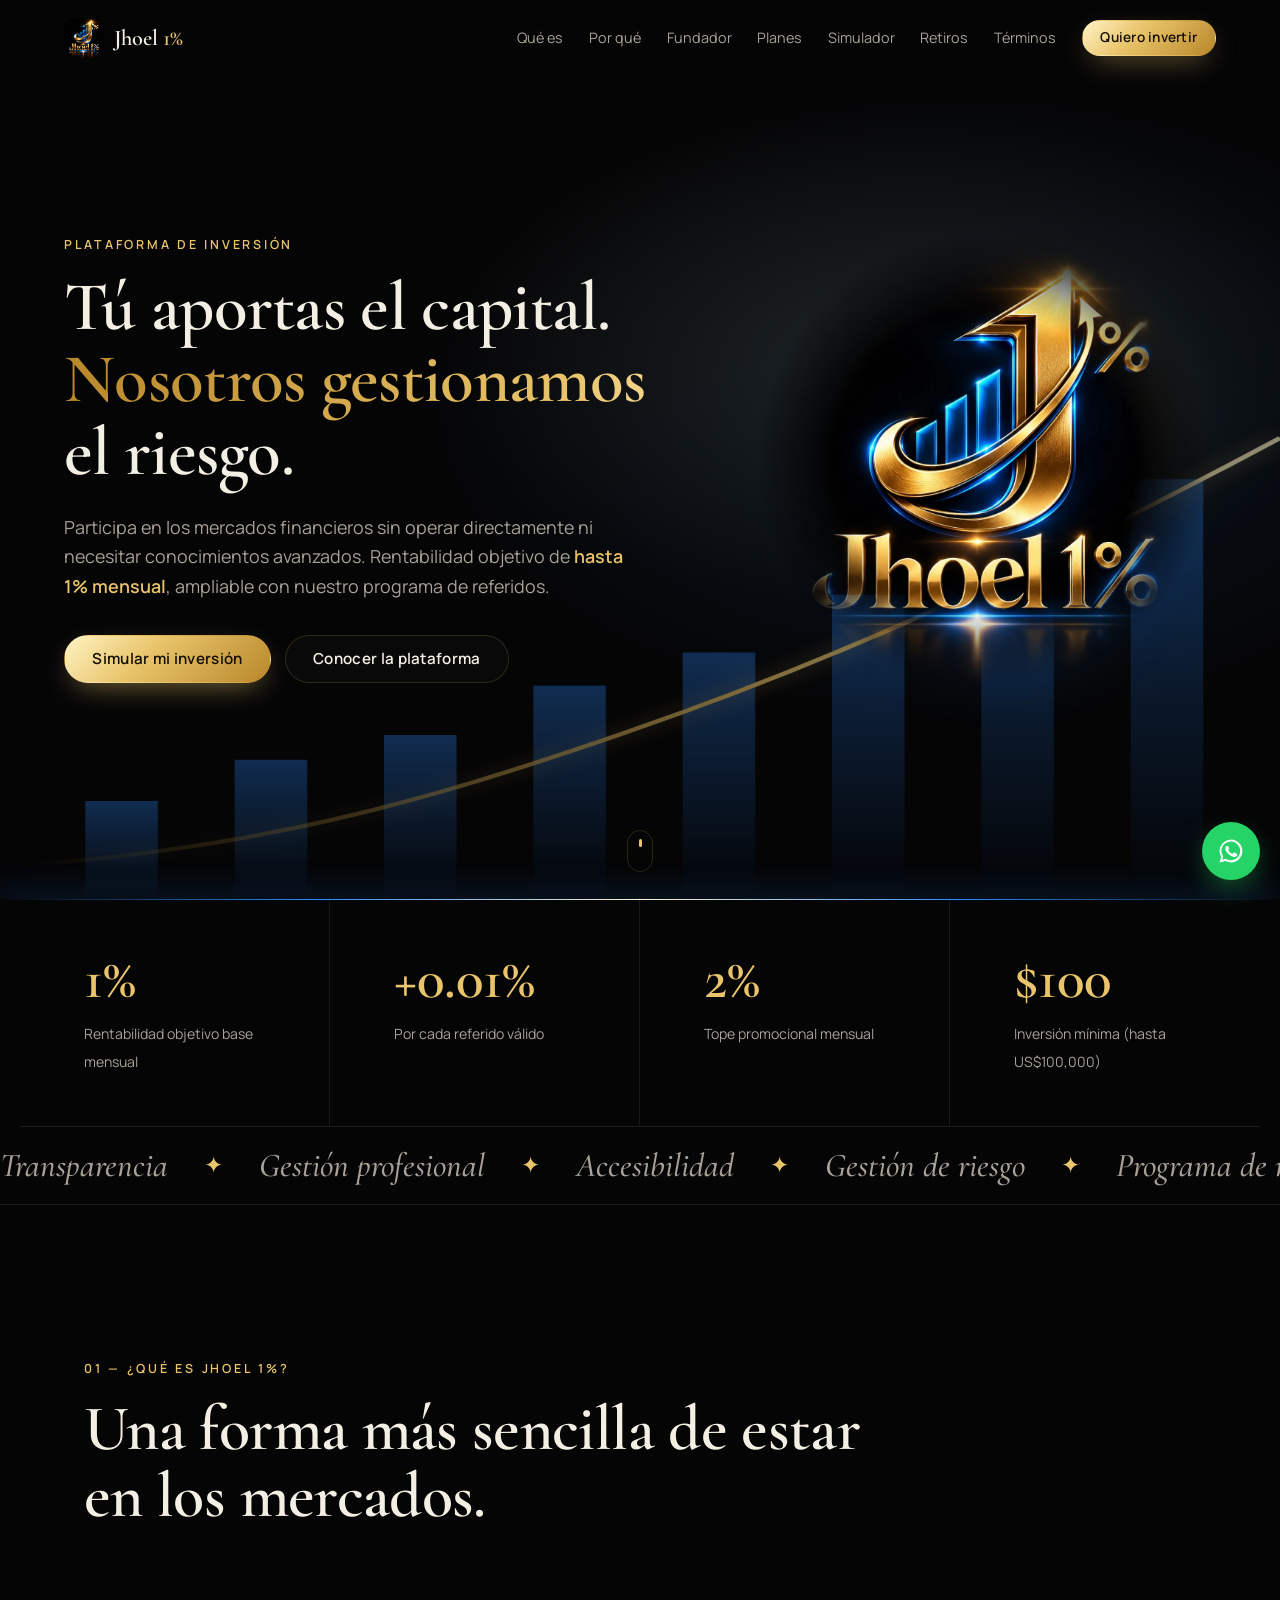
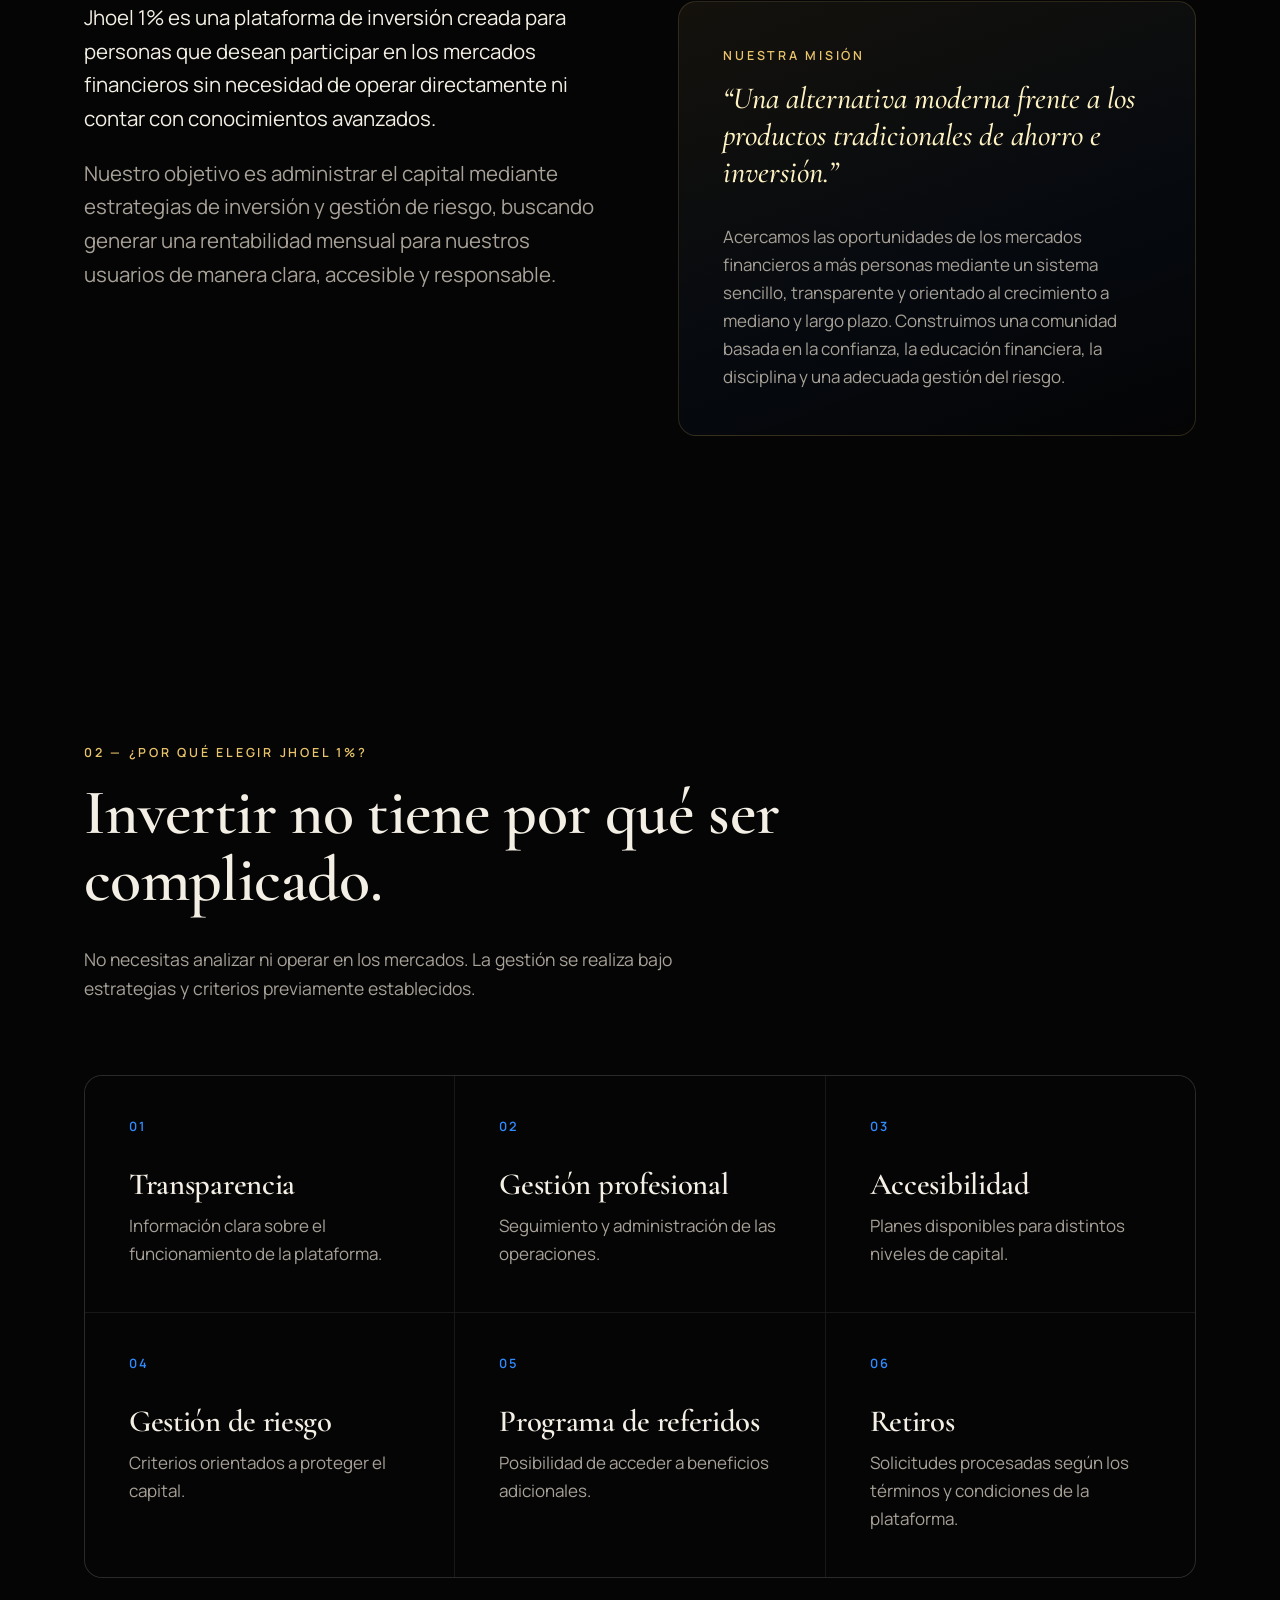
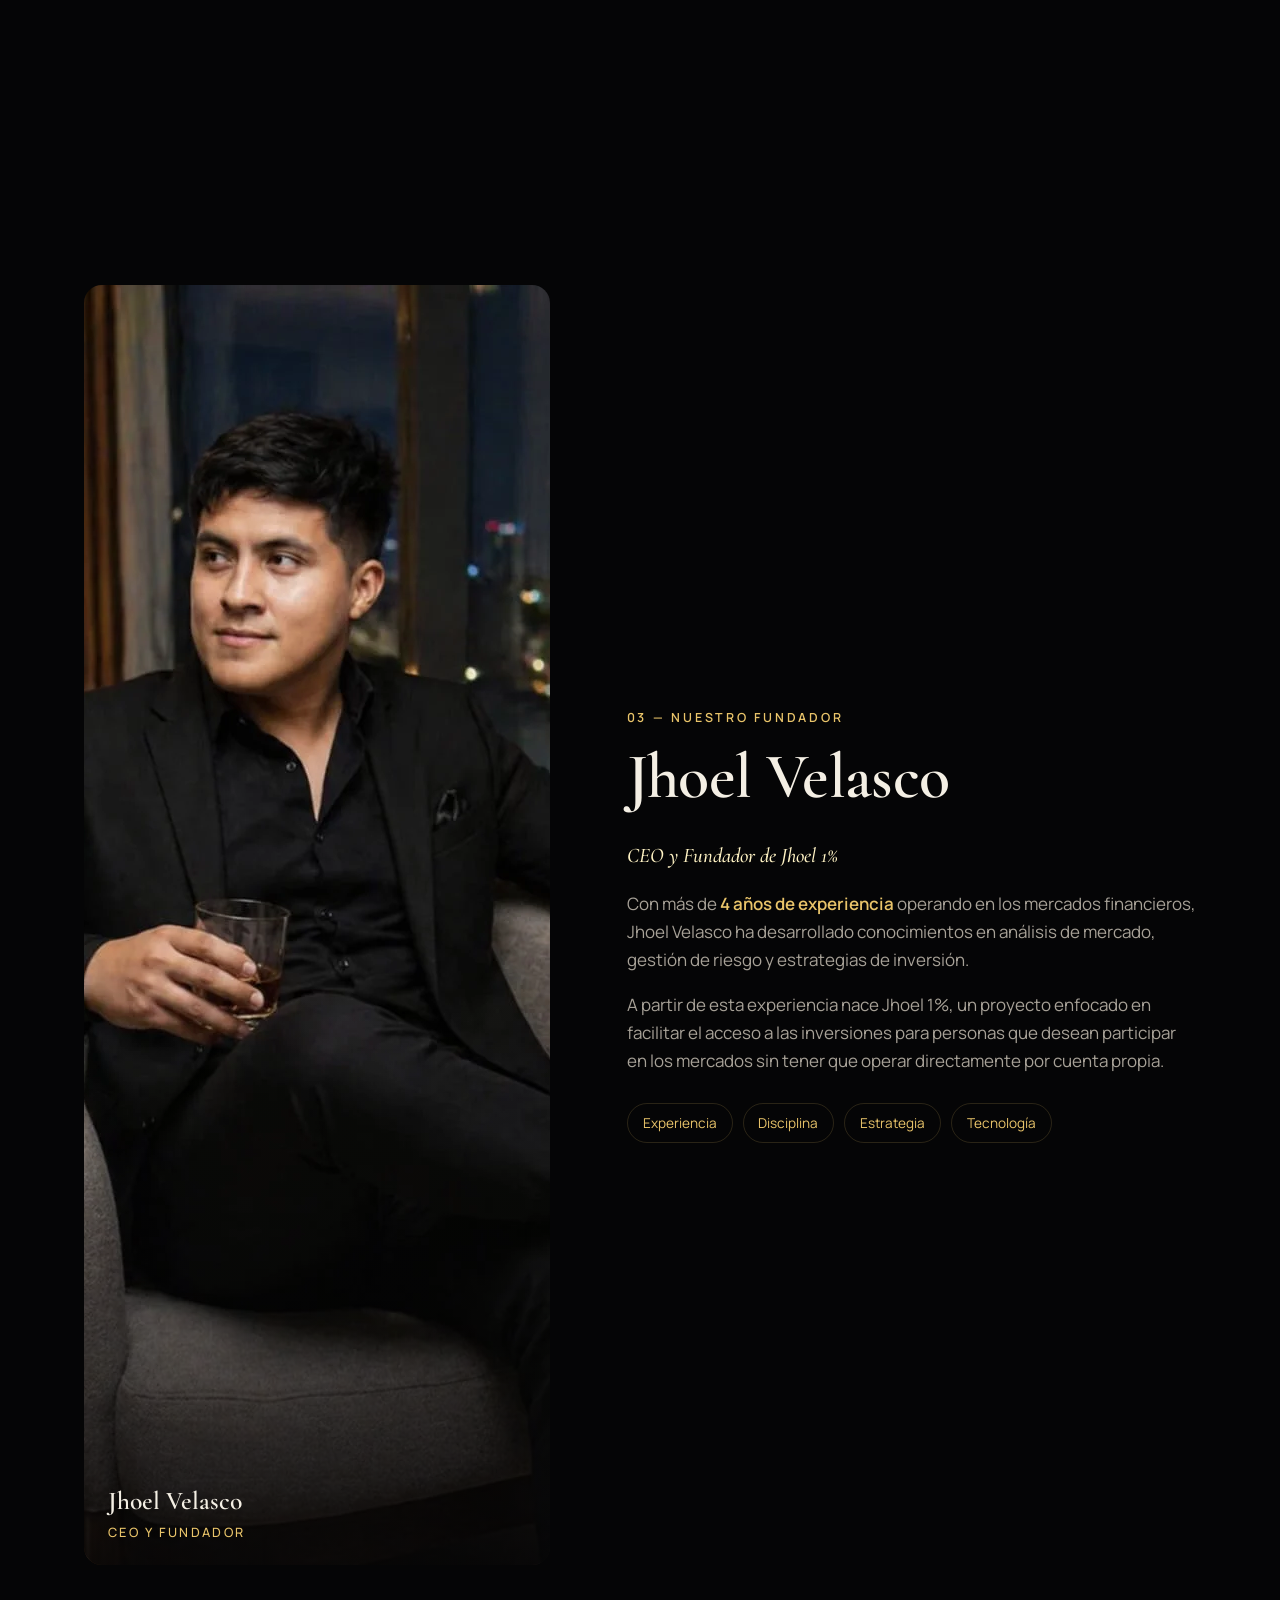
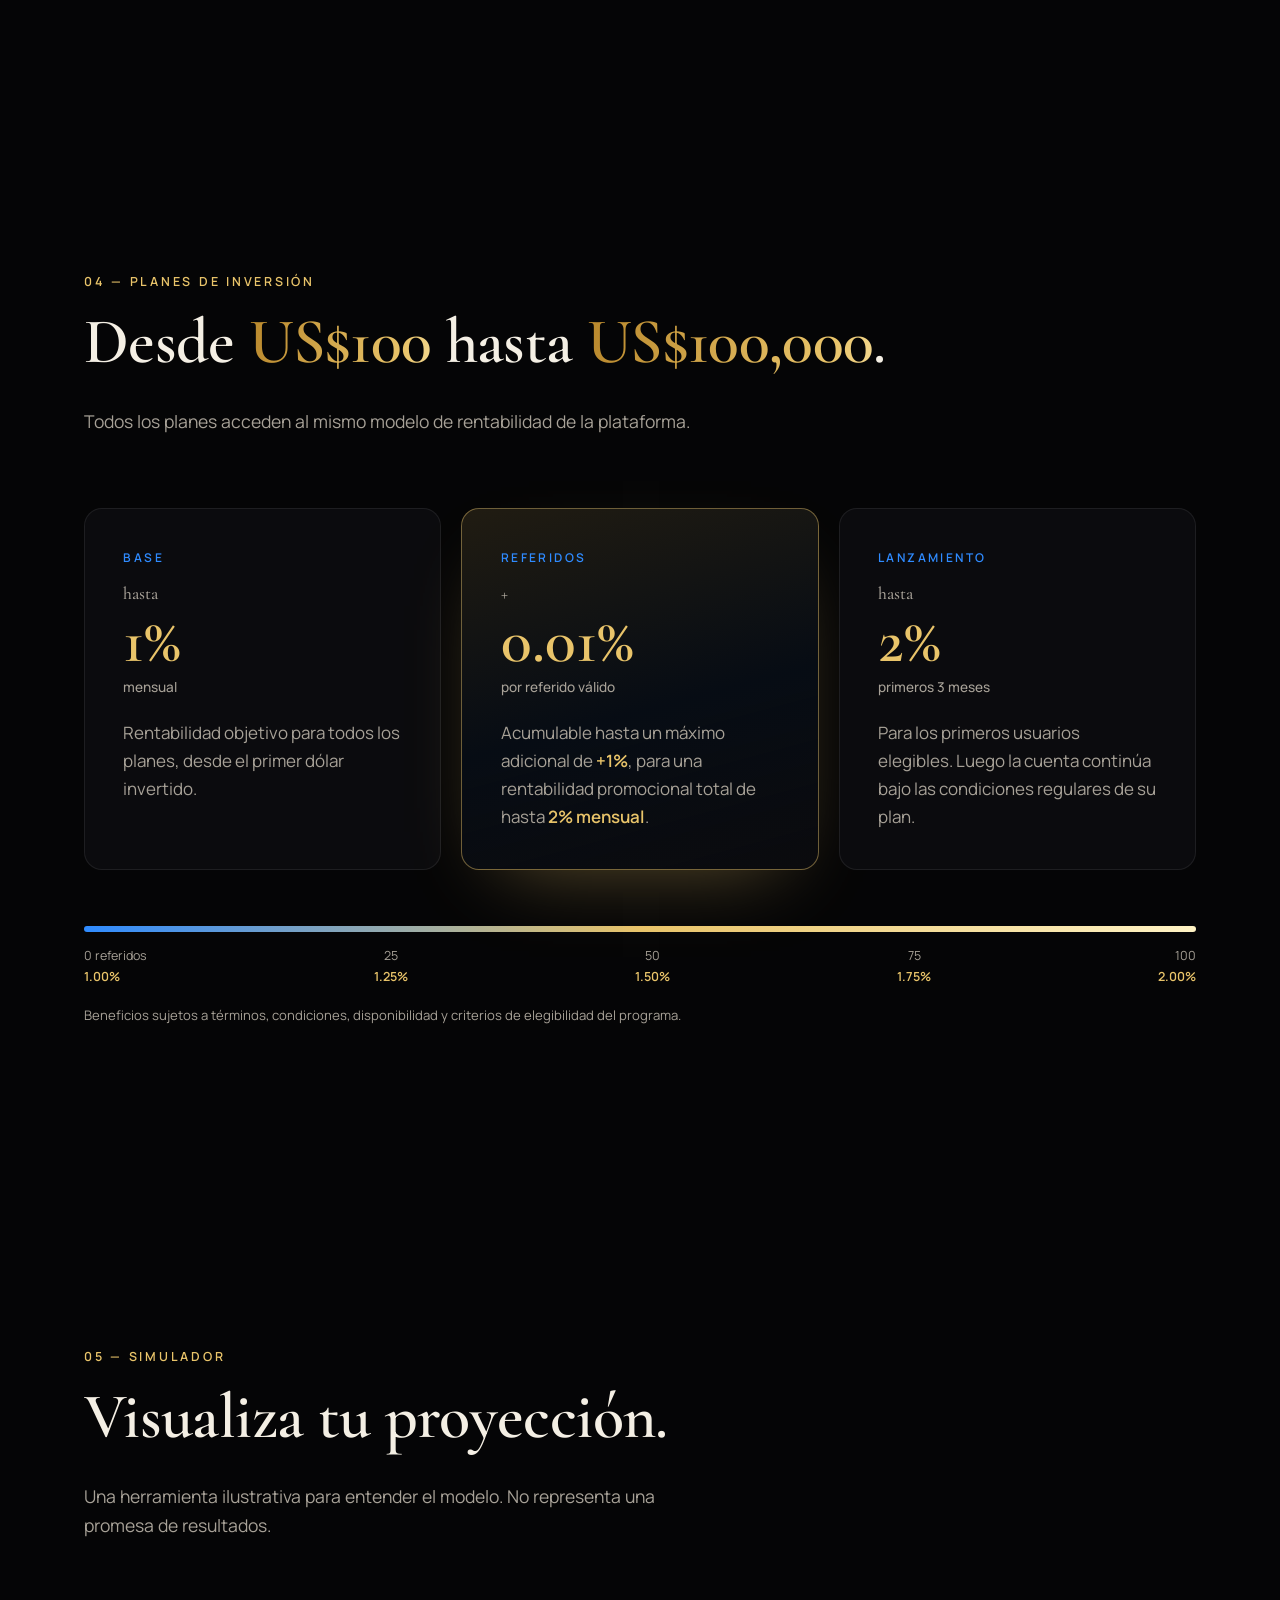
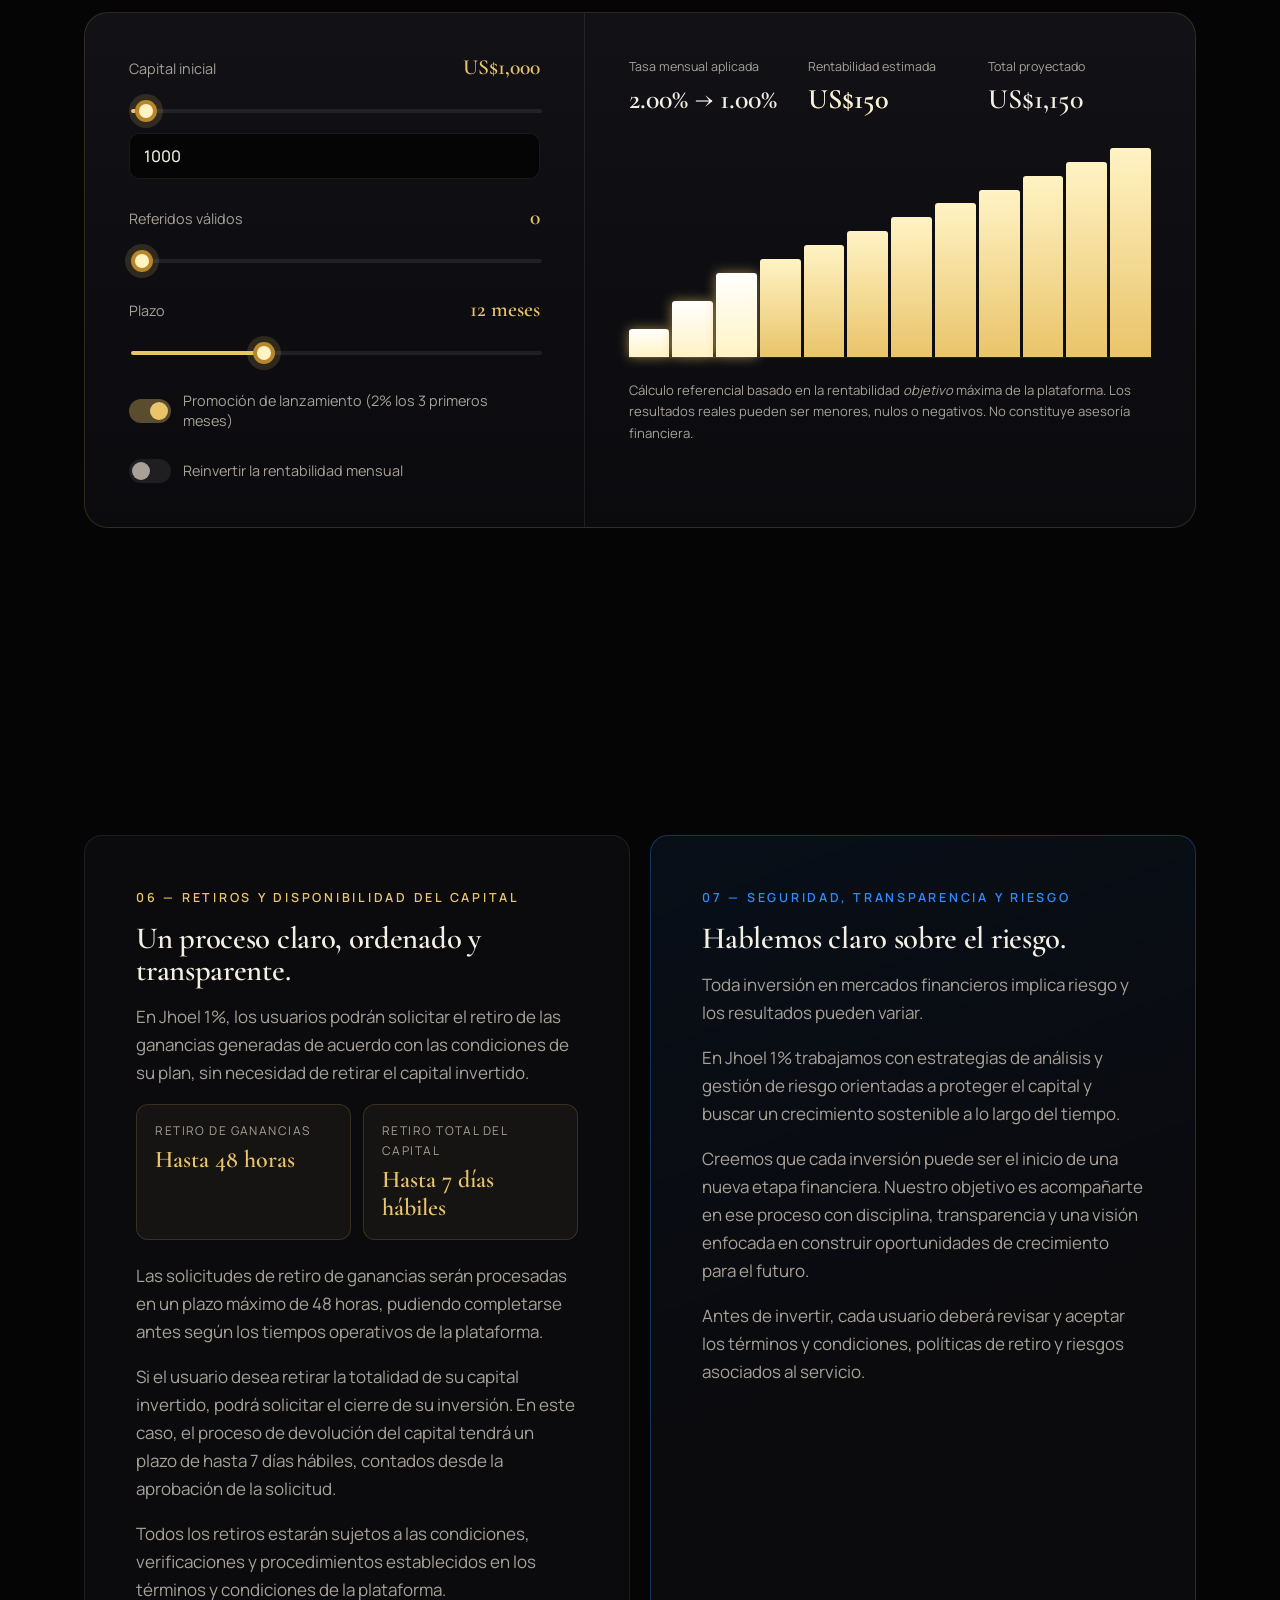
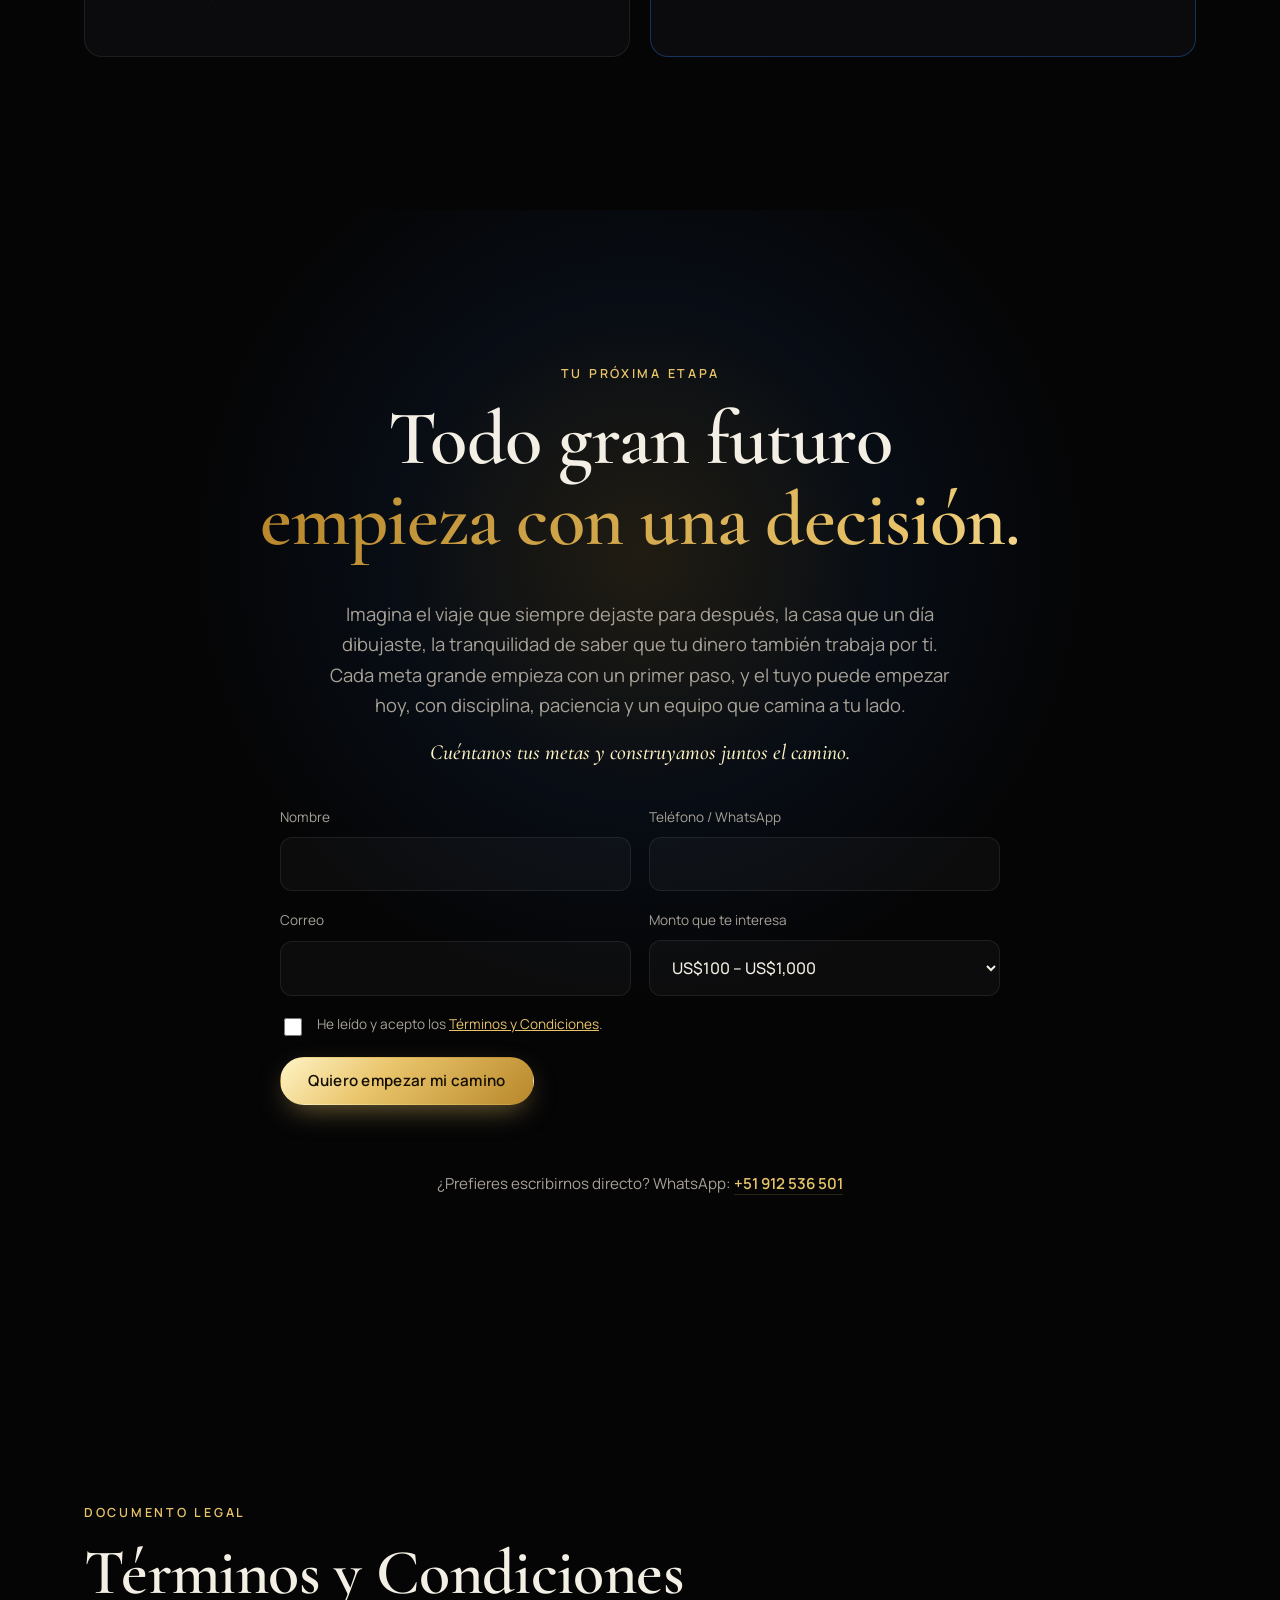
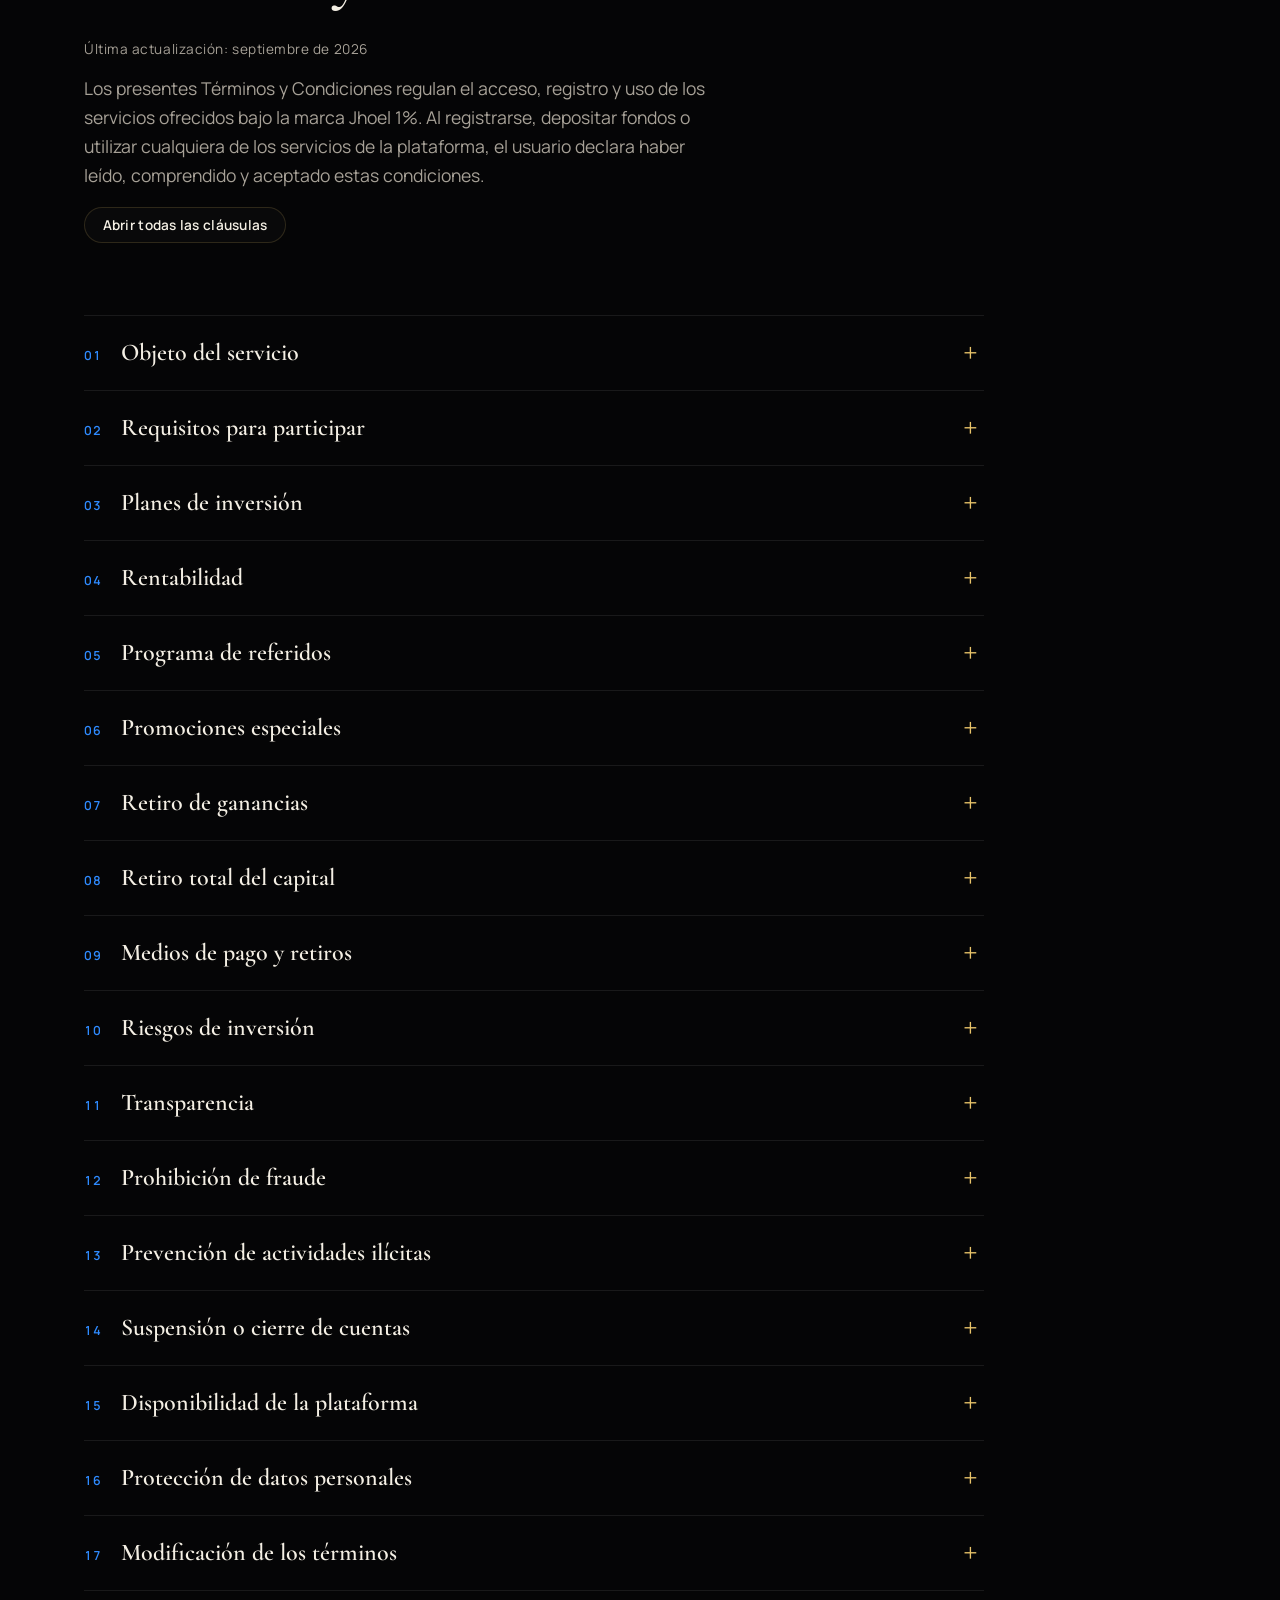
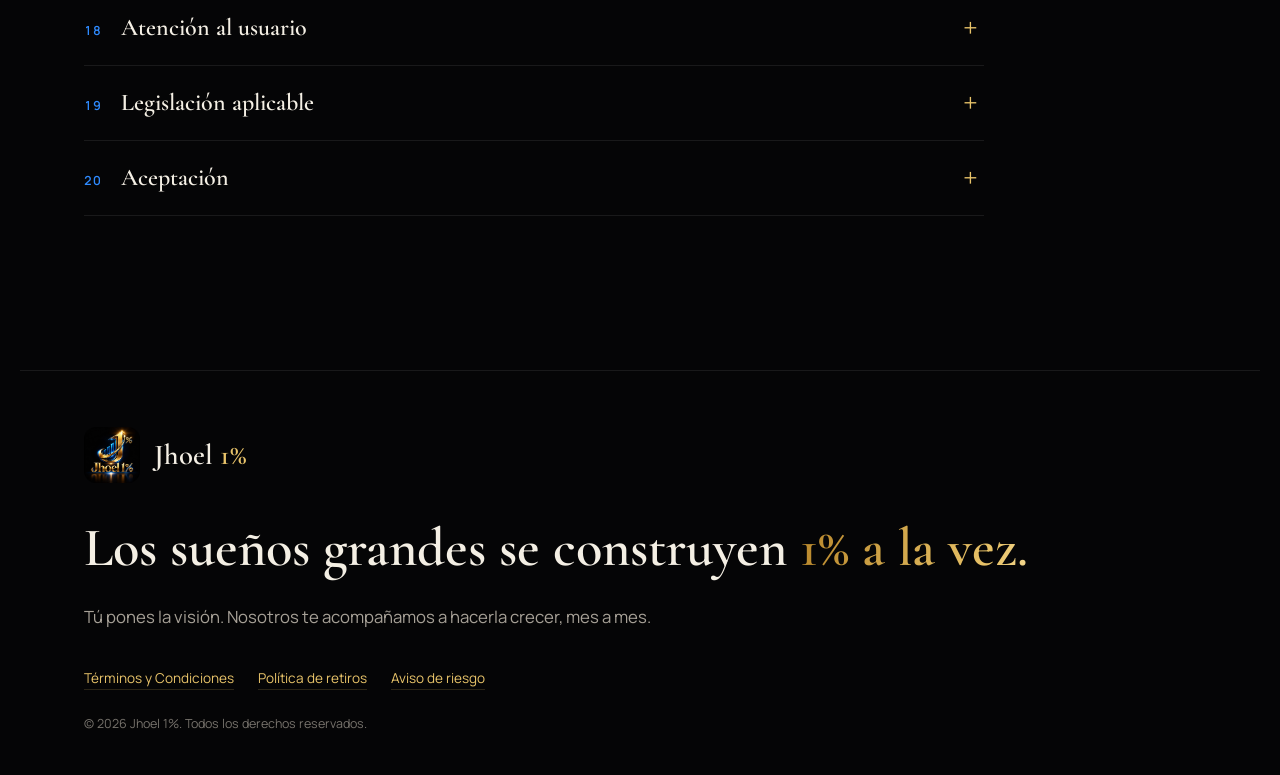
==== commit cb8fcec8: "Reducir avisos de riesgo repetidos Quita la nota del inicio y simplifica la casilla del formulario. " ====
--- a/index.html
+++ b/index.html
@@ -13,7 +13,7 @@
   <link rel="preconnect" href="https://fonts.googleapis.com">
   <link rel="preconnect" href="https://fonts.gstatic.com" crossorigin>
   <link rel="stylesheet" href="https://fonts.googleapis.com/css2?family=Cormorant+Garamond:ital,wght@0,500;0,600;0,700;1,500&family=Manrope:wght@300;400;500;600;700&display=swap">
-  <link rel="stylesheet" href="styles.css?v=20260929e">
+  <link rel="stylesheet" href="styles.css?v=20260929f">
 </head>
 <body>
 
@@ -91,7 +91,6 @@
             <a href="#simulador" class="btn btn--gold">Simular mi inversión</a>
             <a href="#que-es" class="btn btn--ghost">Conocer la plataforma</a>
           </div>
-          <p class="hero__note reveal">Toda inversión implica riesgo. Las rentabilidades son objetivos, no ganancias garantizadas.</p>
         </div>
 
         <div class="hero__mark reveal" id="heroMark">
@@ -405,7 +404,7 @@
             </select>
           </label>
         </div>
-        <label class="check"><input type="checkbox" name="acepto" required> <span>He leído y acepto los <a href="#terminos">Términos y Condiciones</a>, y entiendo que toda inversión implica riesgo y que las rentabilidades no están garantizadas.</span></label>
+        <label class="check"><input type="checkbox" name="acepto" required> <span>He leído y acepto los <a href="#terminos">Términos y Condiciones</a>.</span></label>
         <button type="submit" class="btn btn--gold">Quiero empezar mi camino</button>
         <p class="contact__msg" id="contactMsg" role="status"></p>
       </form>
@@ -614,6 +613,6 @@
     <p class="footer__copy">© <span id="year">2026</span> Jhoel 1%. Todos los derechos reservados.</p>
   </footer>
 
-  <script src="main.js?v=20260929e" defer></script>
+  <script src="main.js?v=20260929f" defer></script>
 </body>
 </html>
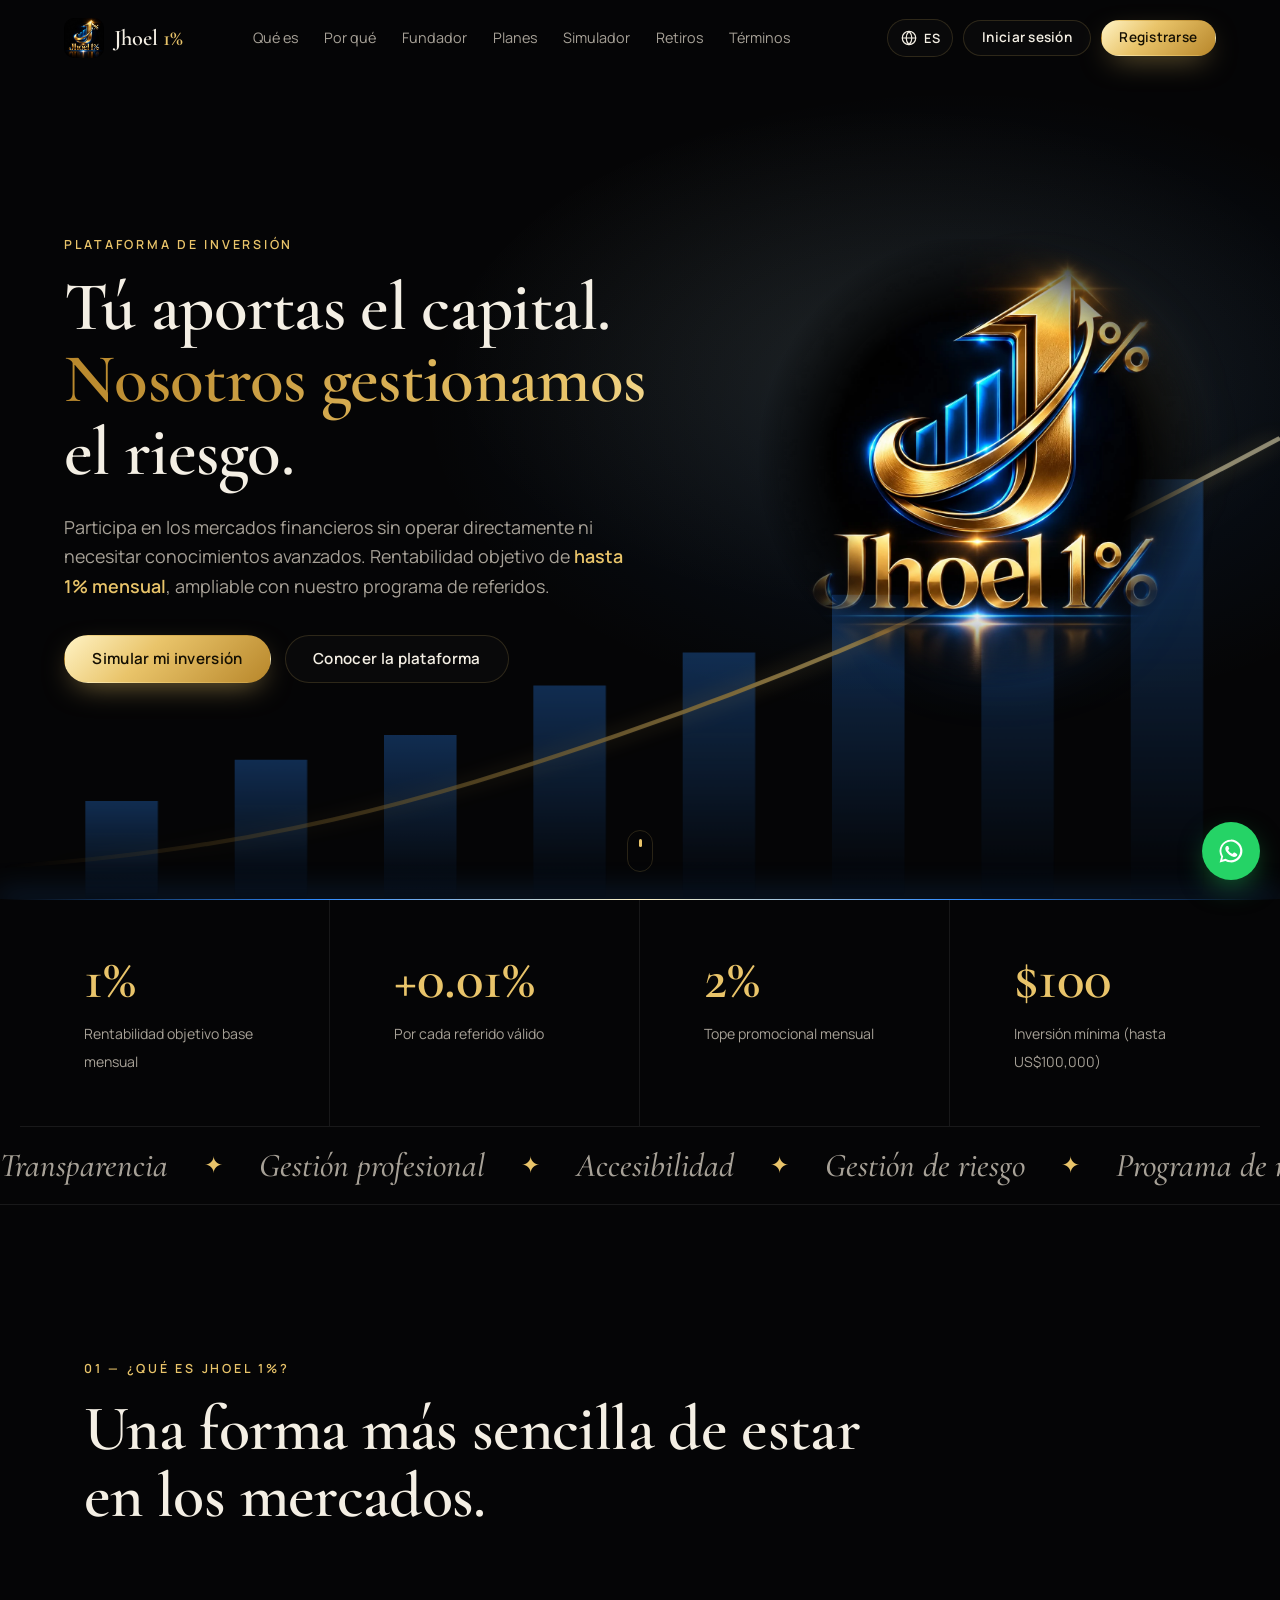
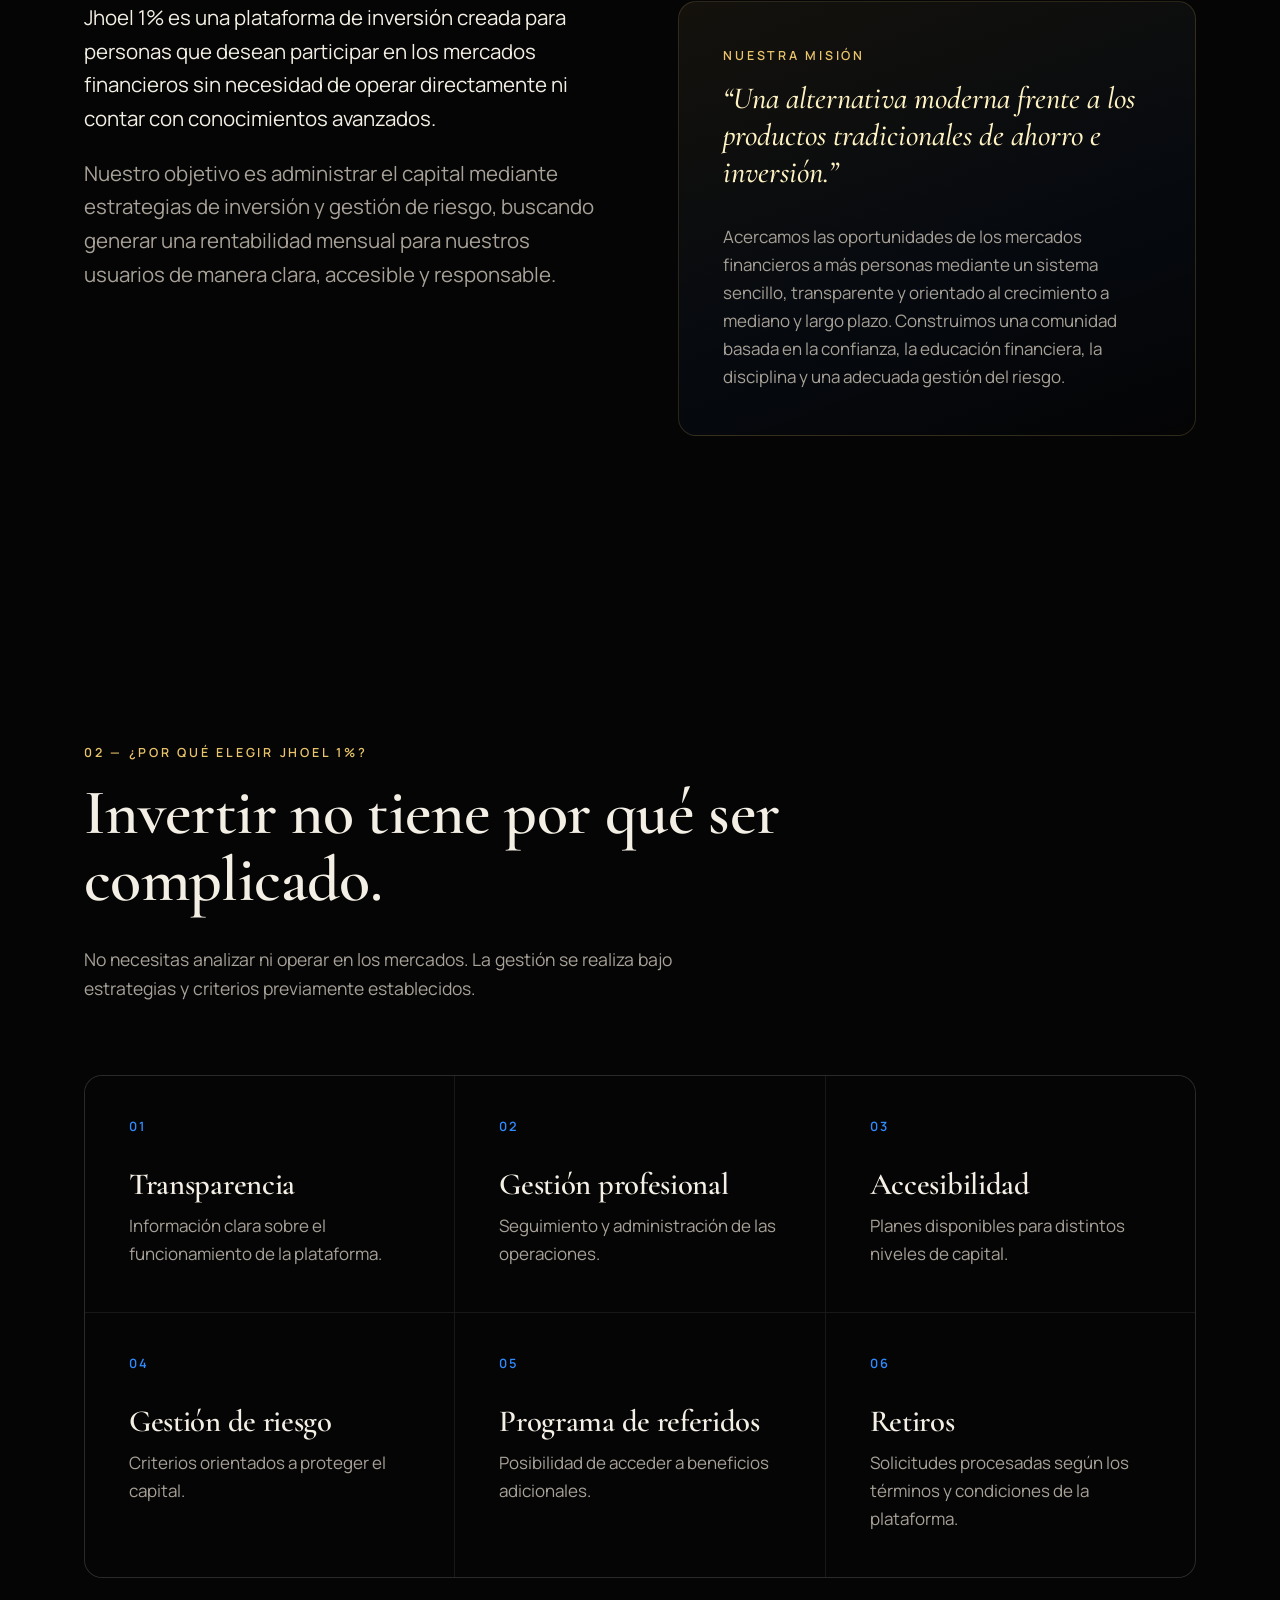
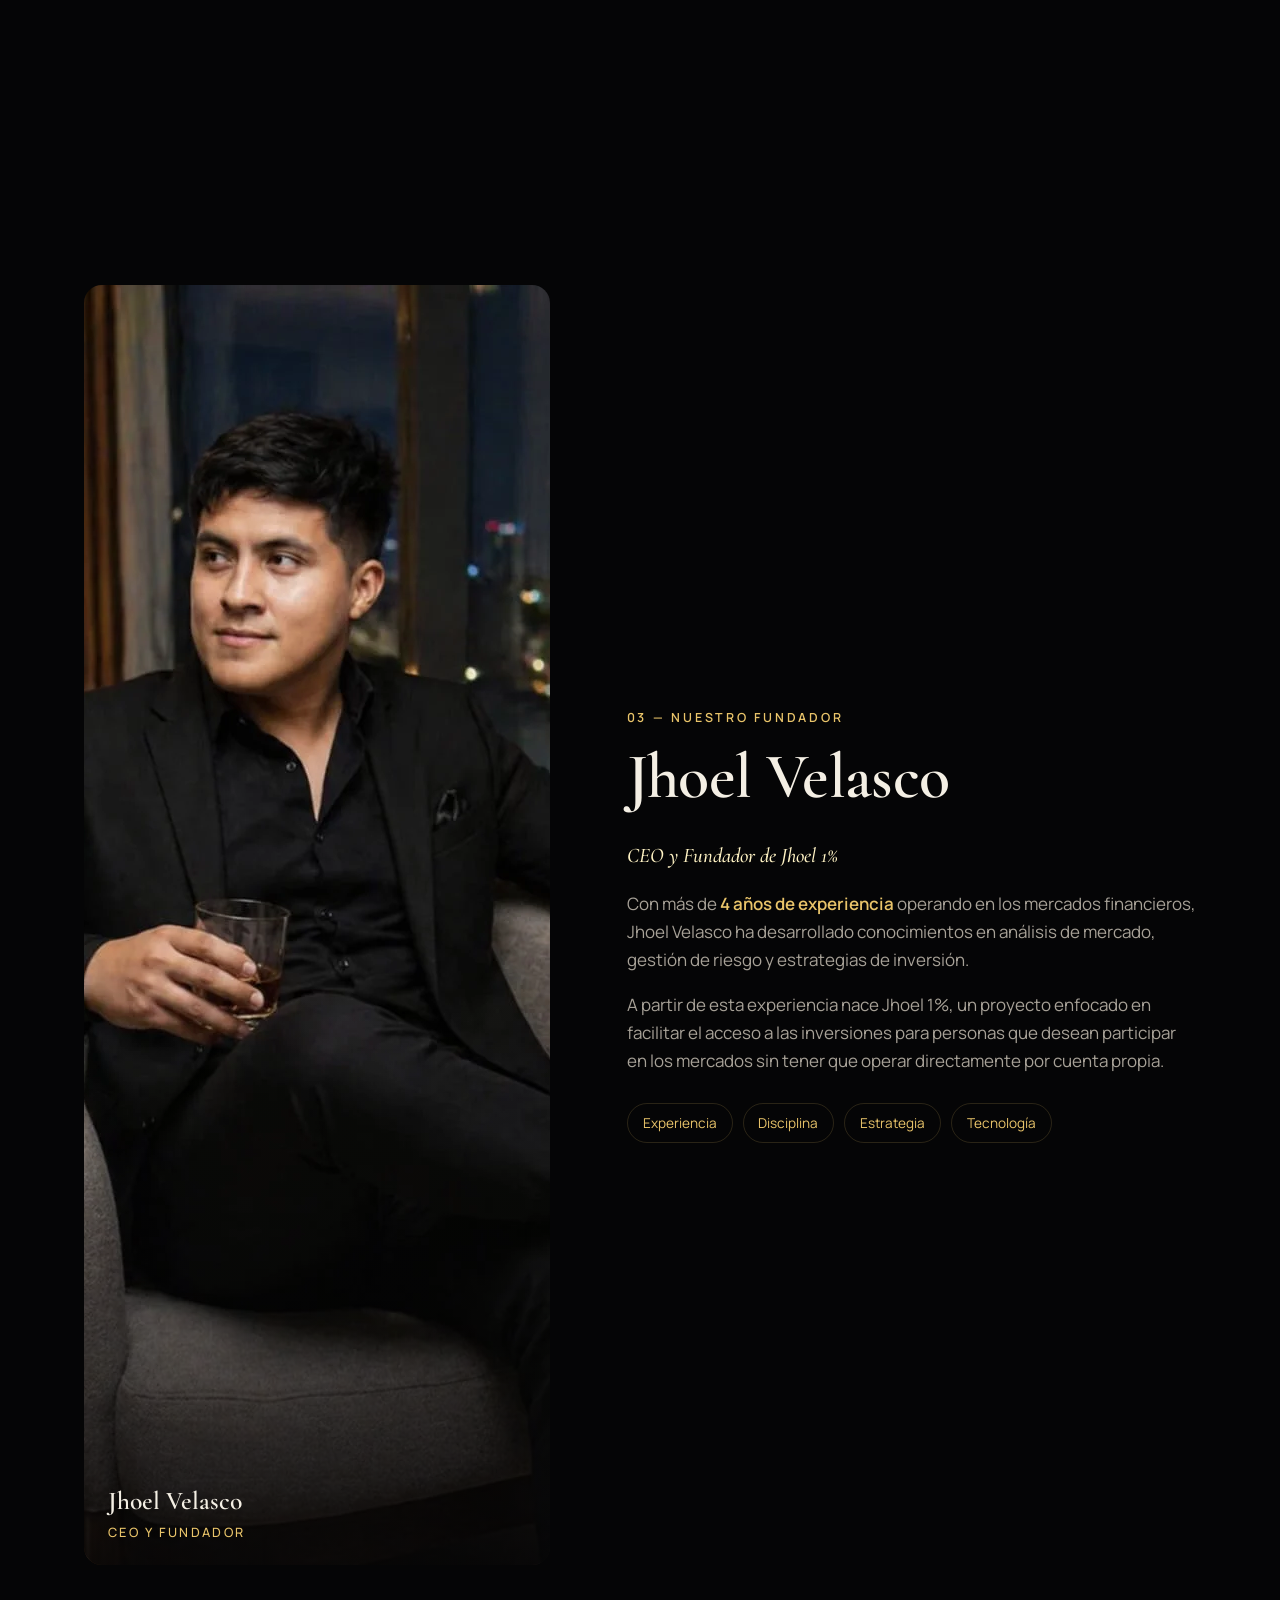
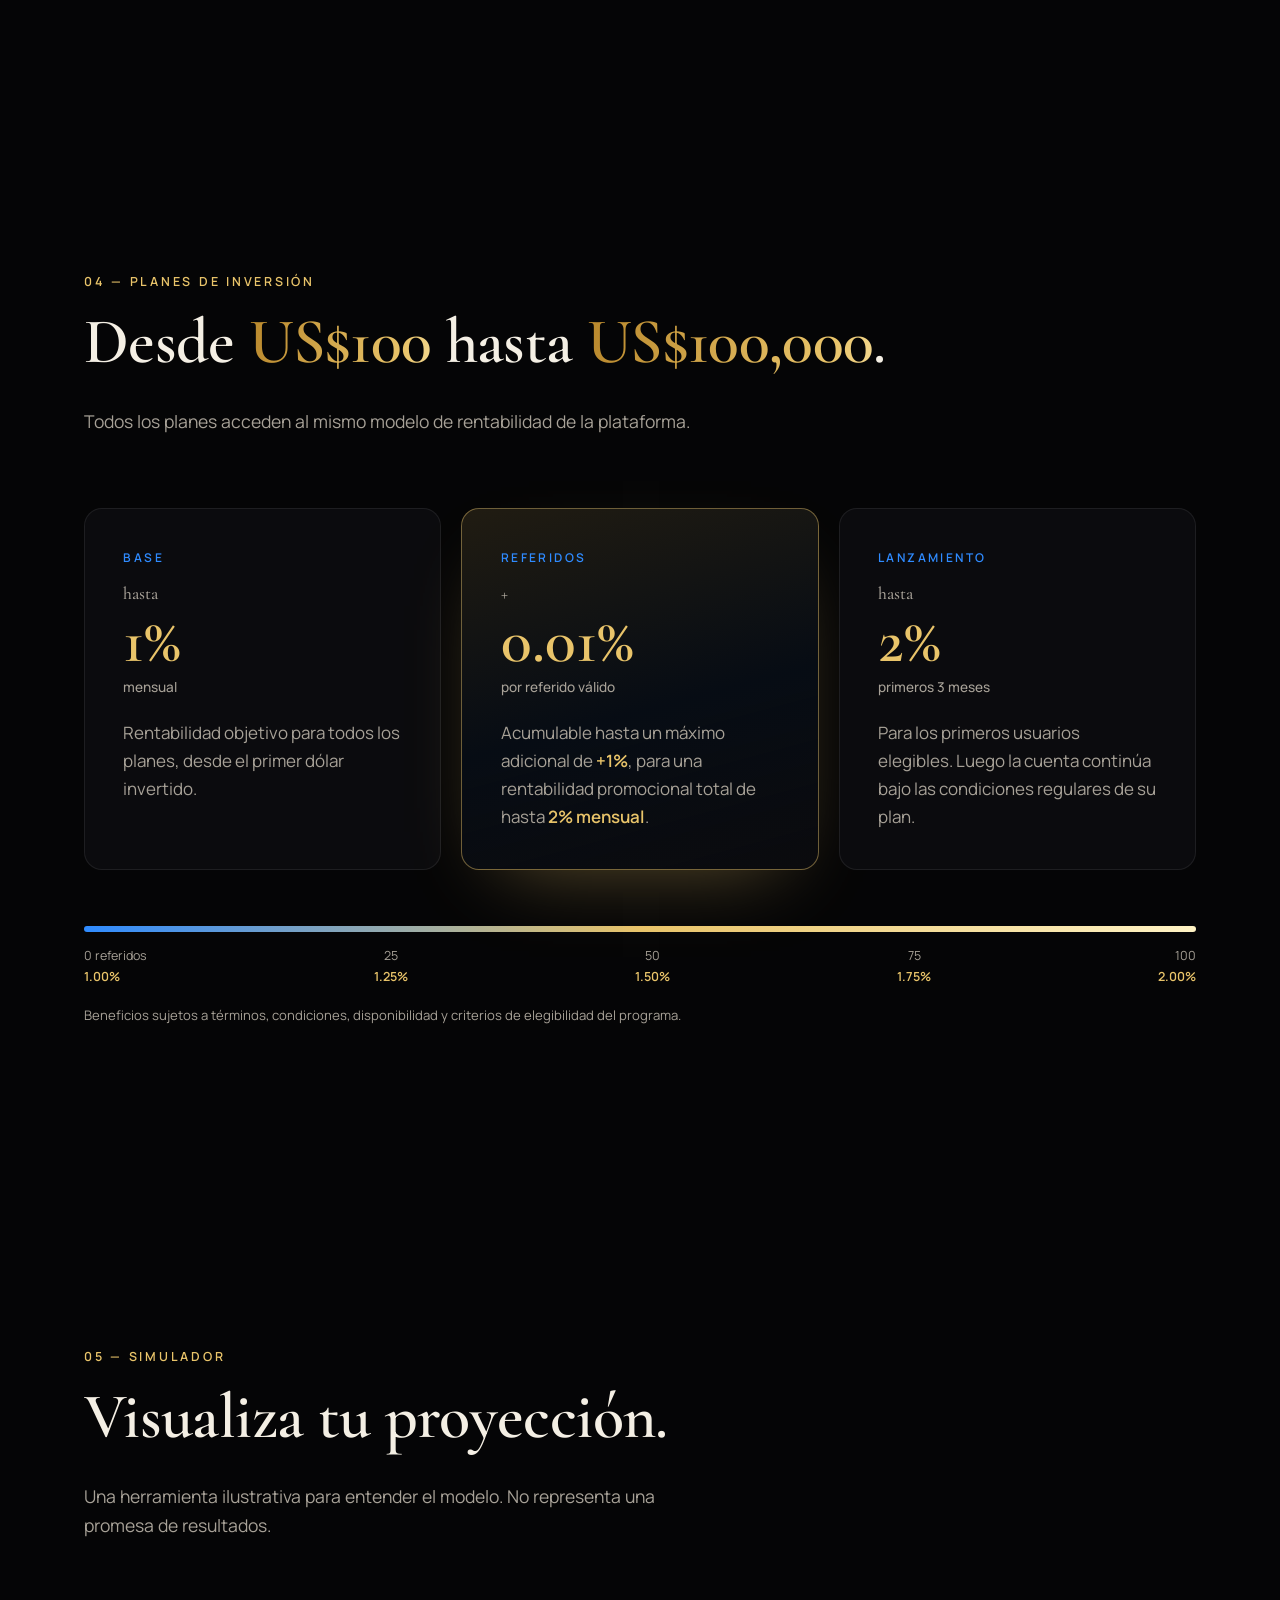
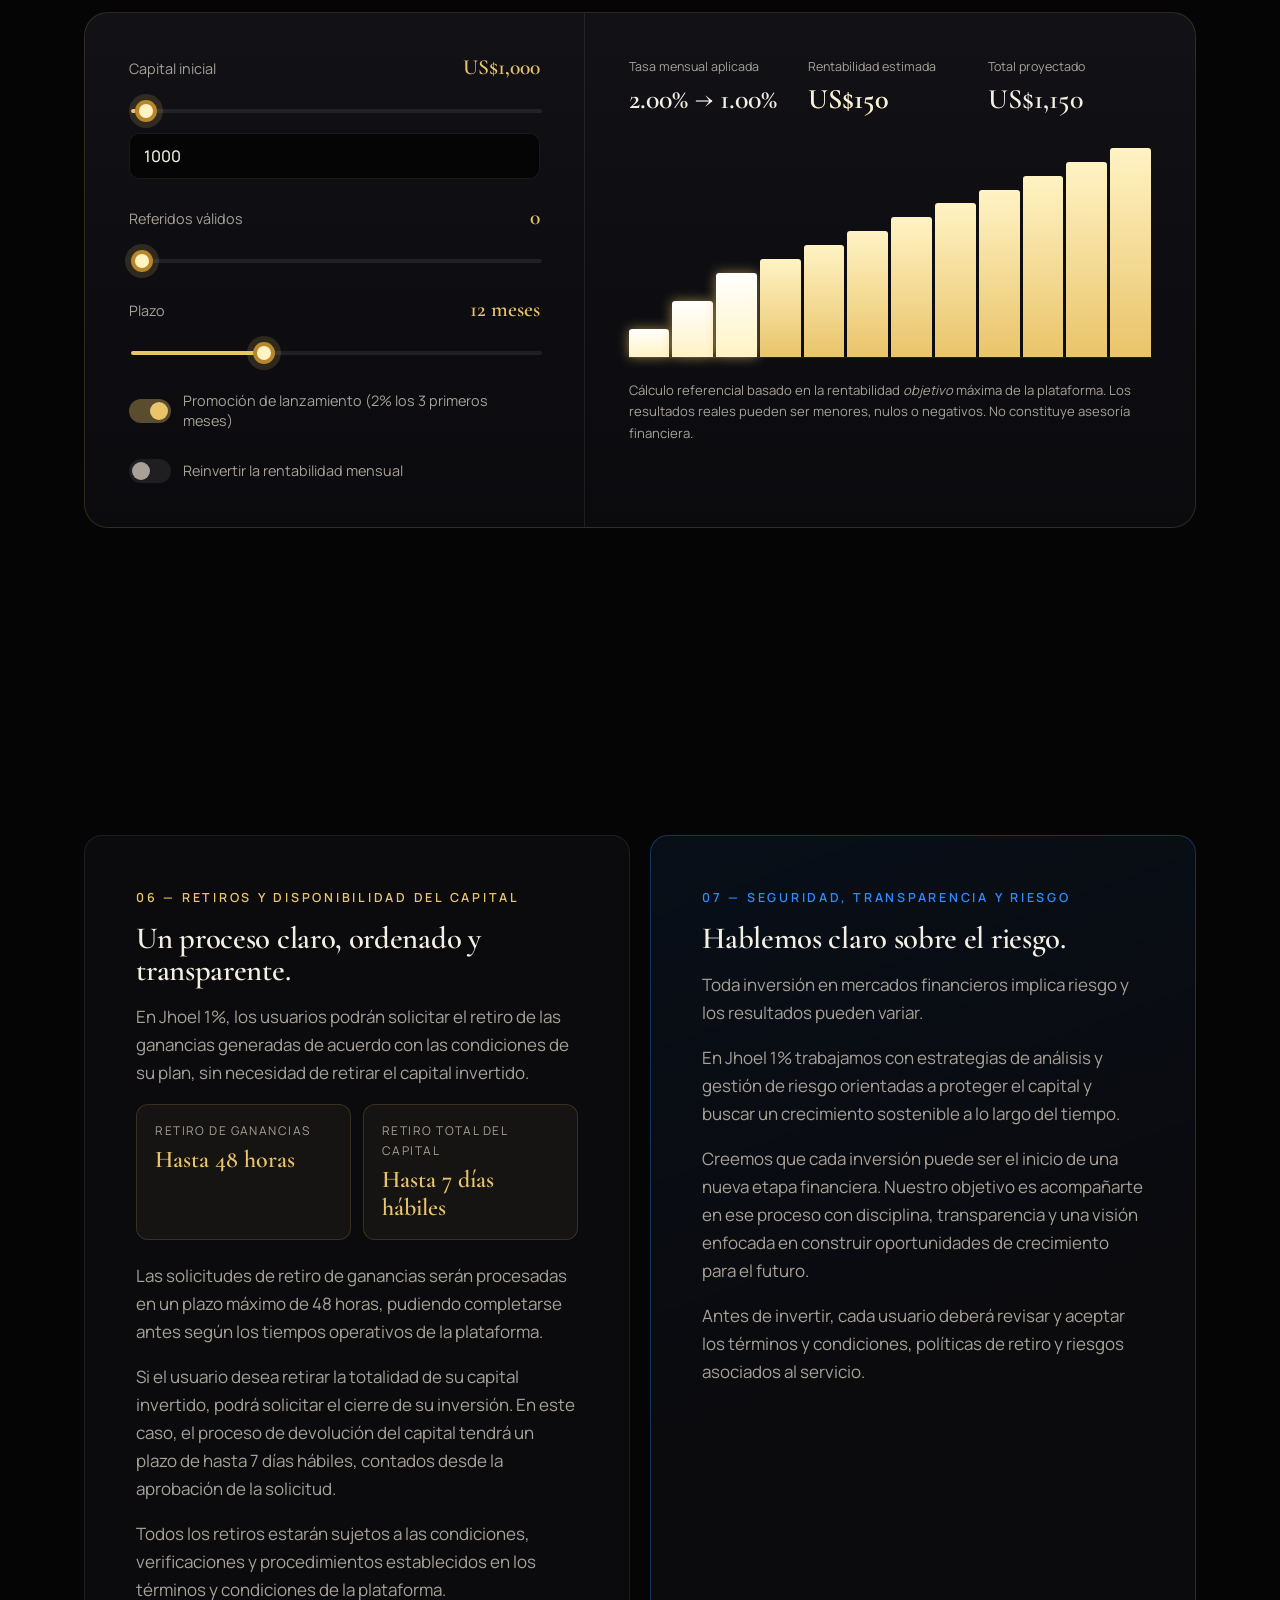
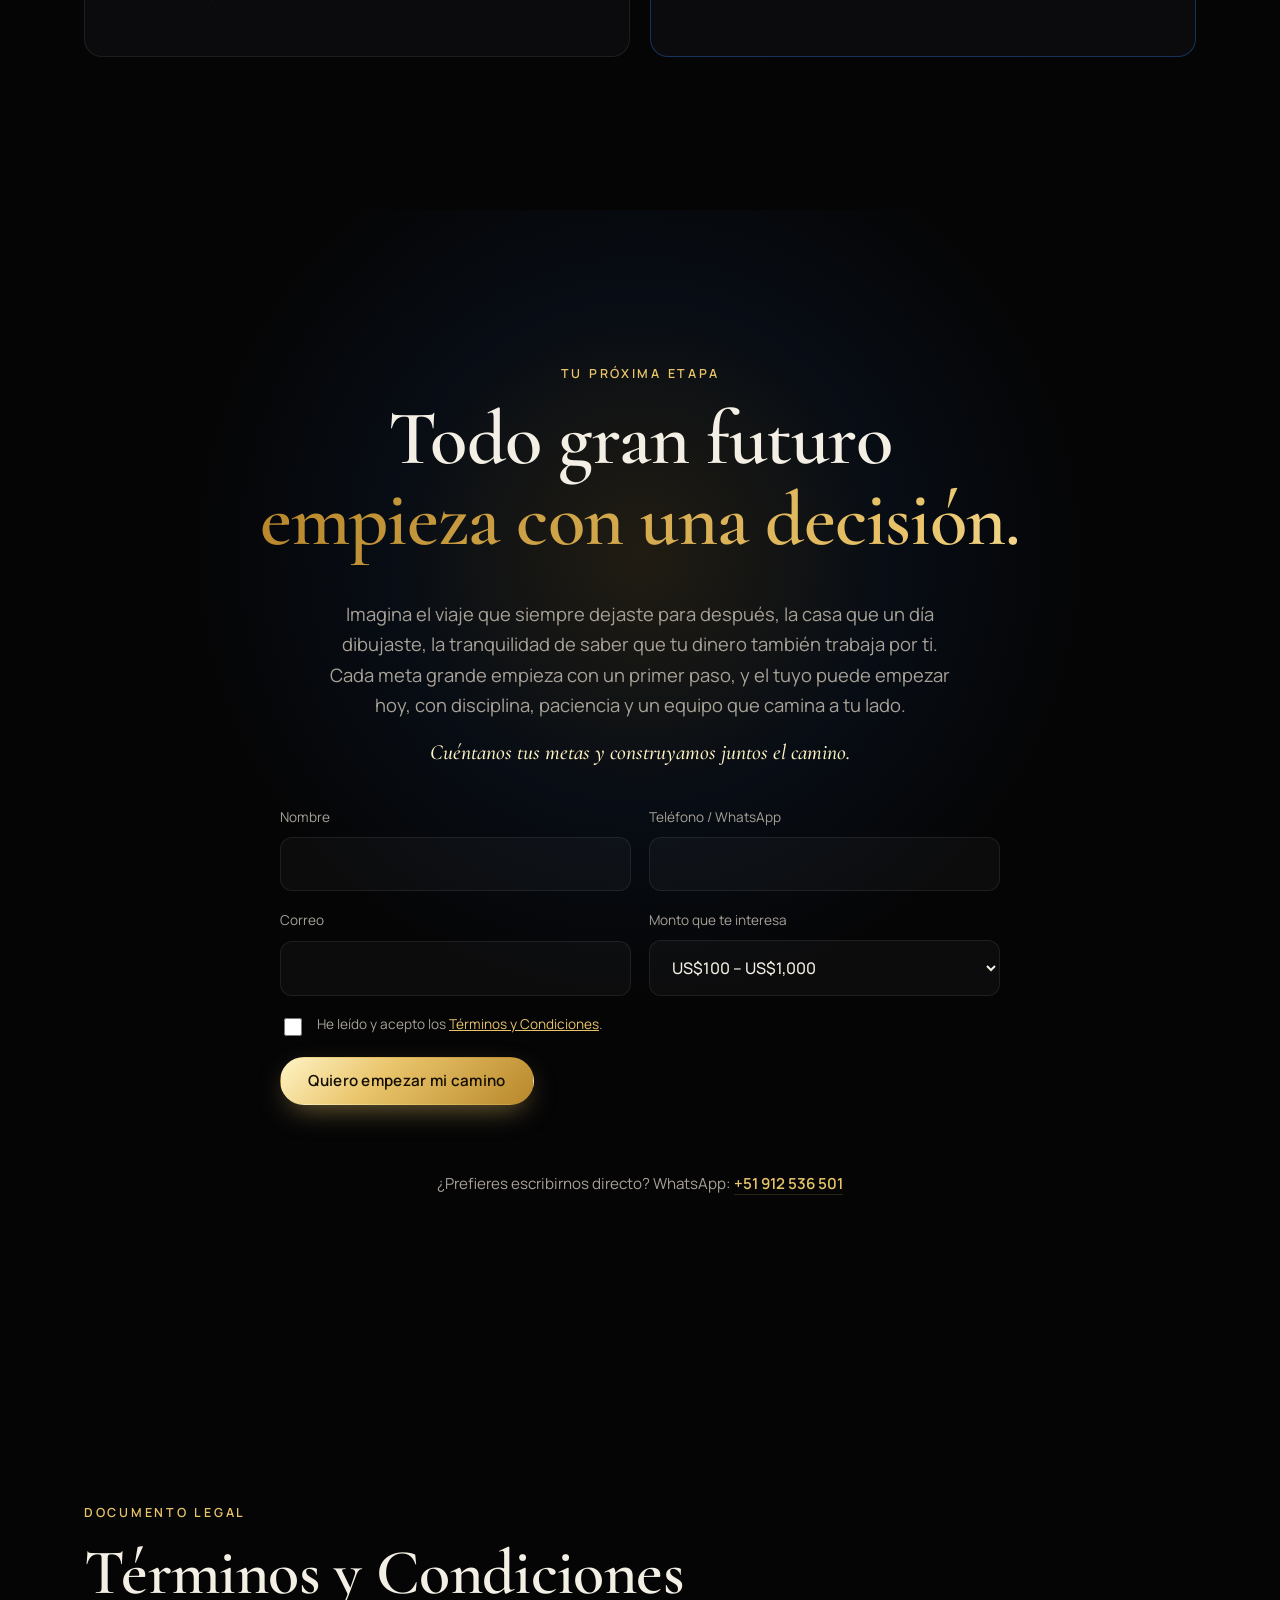
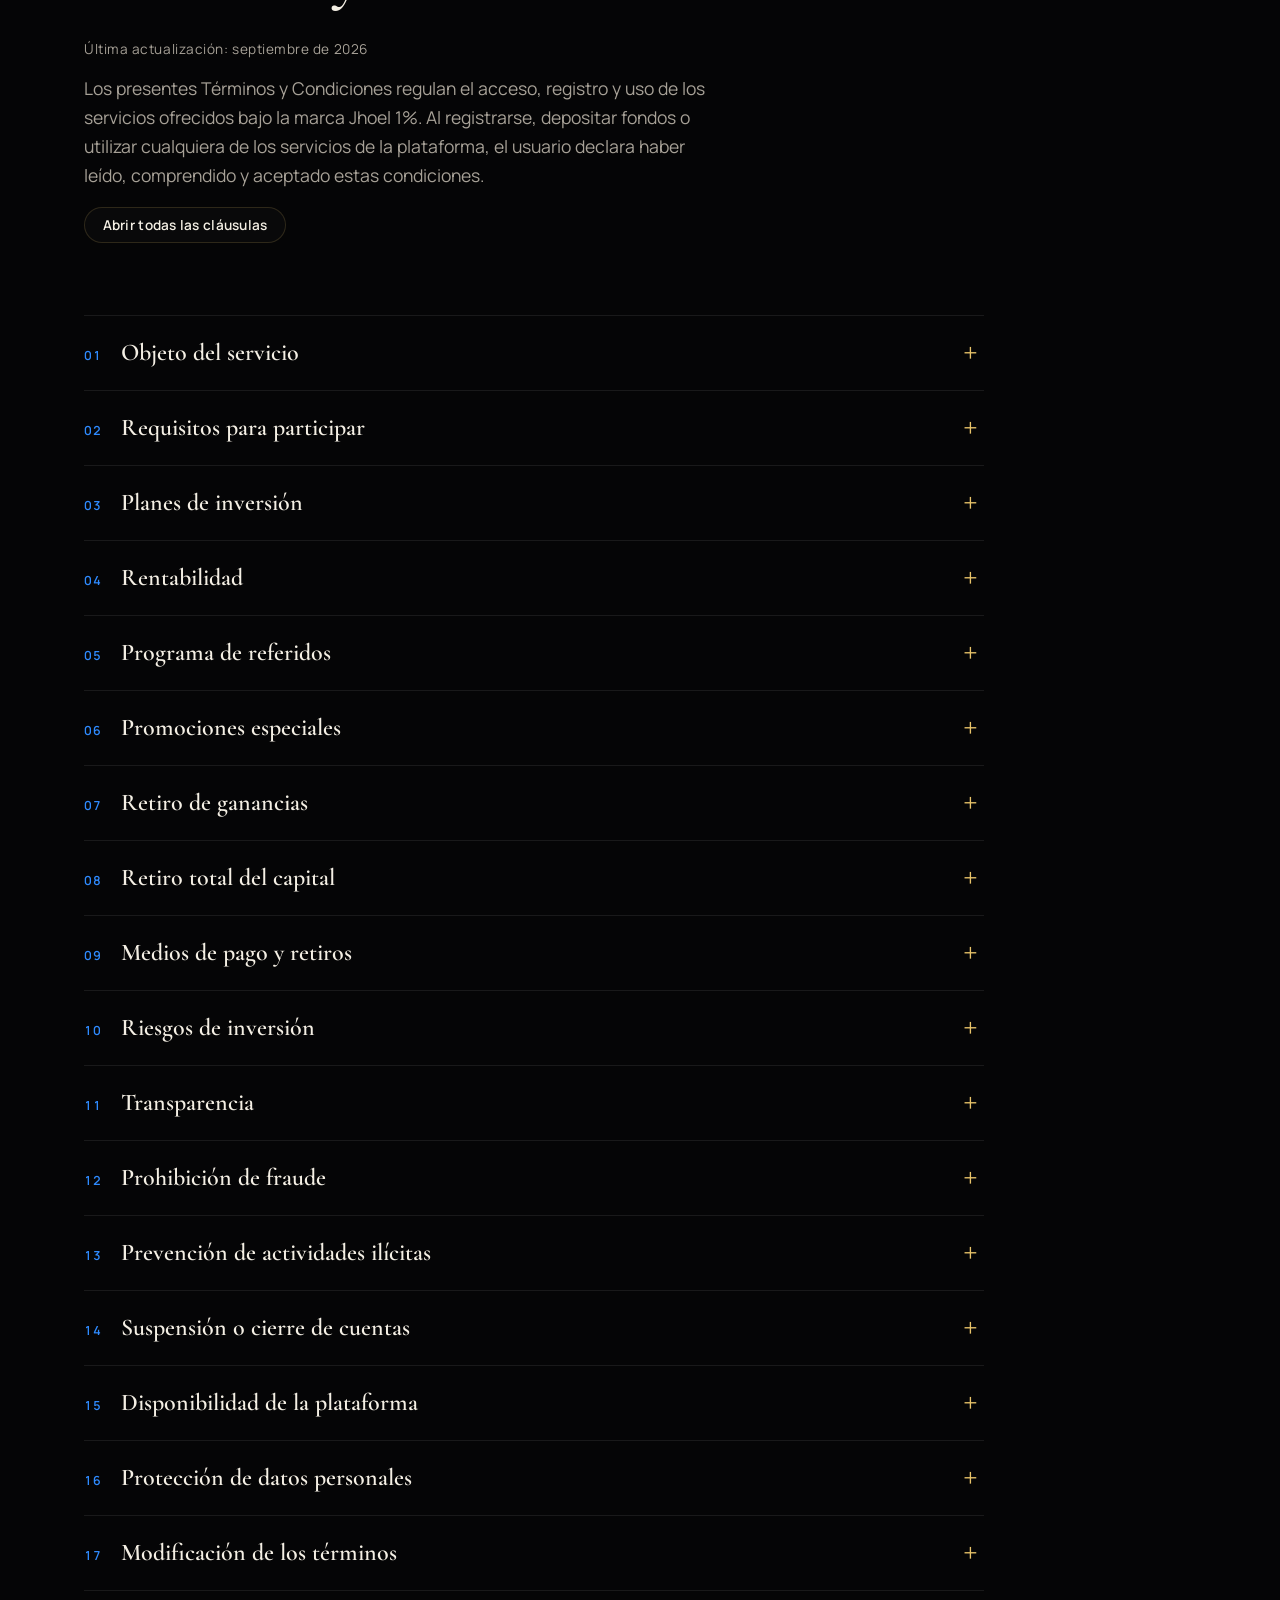
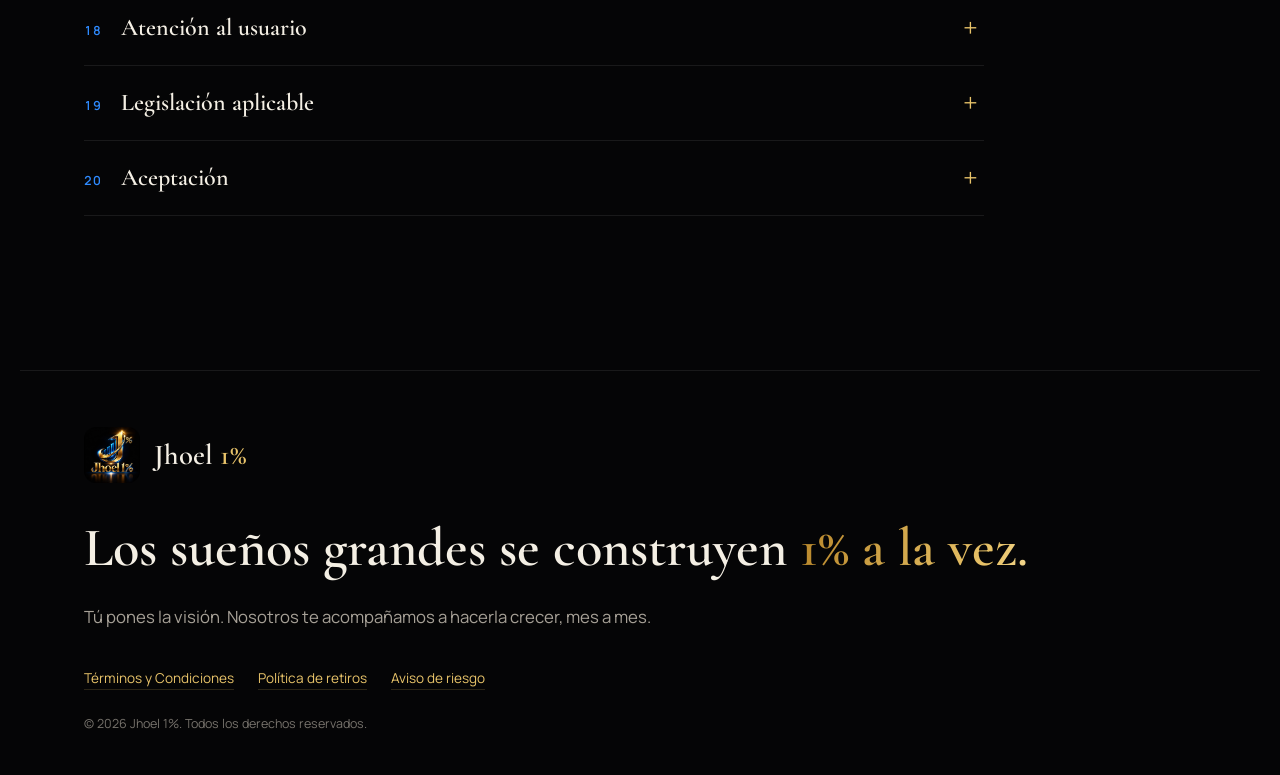
==== commit 50a1828a: "Añadir inicio de sesión, registro y selector de idiomas - Botones Iniciar sesión / Registrarse en la" ====
--- a/index.html
+++ b/index.html
@@ -13,7 +13,7 @@
   <link rel="preconnect" href="https://fonts.googleapis.com">
   <link rel="preconnect" href="https://fonts.gstatic.com" crossorigin>
   <link rel="stylesheet" href="https://fonts.googleapis.com/css2?family=Cormorant+Garamond:ital,wght@0,500;0,600;0,700;1,500&family=Manrope:wght@300;400;500;600;700&display=swap">
-  <link rel="stylesheet" href="styles.css?v=20260929f">
+  <link rel="stylesheet" href="styles.css?v=20261009">
 </head>
 <body>
 
@@ -28,7 +28,7 @@
   <header class="nav" id="nav">
     <a href="#inicio" class="nav__brand" aria-label="Jhoel 1% — inicio">
       <img src="assets/img/logo.webp" alt="" width="40" height="40">
-      <span>Jhoel <em>1%</em></span>
+      <span class="notranslate" translate="no">Jhoel <em>1%</em></span>
     </a>
     <nav class="nav__links" id="navLinks" aria-label="Principal">
       <a href="#que-es">Qué es</a>
@@ -38,8 +38,37 @@
       <a href="#simulador">Simulador</a>
       <a href="#retiros">Retiros</a>
       <a href="#terminos">Términos</a>
-      <a href="#contacto" class="btn btn--gold btn--sm">Quiero invertir</a>
+      <button type="button" class="btn btn--gold btn--sm nav__mobile-cta" data-auth="register">Crear cuenta</button>
     </nav>
+    <div class="nav__actions">
+      <div class="lang" id="lang">
+        <button type="button" class="lang__btn" id="langBtn" aria-haspopup="listbox" aria-expanded="false" aria-label="Cambiar idioma">
+          <svg viewBox="0 0 24 24" width="18" height="18" aria-hidden="true"><path fill="none" stroke="currentColor" stroke-width="1.6" d="M12 3a9 9 0 1 0 0 18 9 9 0 0 0 0-18Zm-9 9h18M12 3c2.5 2.6 3.8 5.6 3.8 9s-1.3 6.4-3.8 9c-2.5-2.6-3.8-5.6-3.8-9S9.5 5.6 12 3Z"/></svg>
+          <span class="lang__code notranslate" id="langCode" translate="no">ES</span>
+        </button>
+        <ul class="lang__menu notranslate" id="langMenu" role="listbox" aria-label="Idiomas" translate="no" hidden>
+          <li><button type="button" data-lang="es" role="option">🇪🇸 Español</button></li>
+          <li><button type="button" data-lang="en" role="option">🇺🇸 English</button></li>
+          <li><button type="button" data-lang="pt" role="option">🇧🇷 Português</button></li>
+          <li><button type="button" data-lang="fr" role="option">🇫🇷 Français</button></li>
+          <li><button type="button" data-lang="de" role="option">🇩🇪 Deutsch</button></li>
+          <li><button type="button" data-lang="it" role="option">🇮🇹 Italiano</button></li>
+          <li><button type="button" data-lang="nl" role="option">🇳🇱 Nederlands</button></li>
+          <li><button type="button" data-lang="pl" role="option">🇵🇱 Polski</button></li>
+          <li><button type="button" data-lang="ru" role="option">🇷🇺 Русский</button></li>
+          <li><button type="button" data-lang="tr" role="option">🇹🇷 Türkçe</button></li>
+          <li><button type="button" data-lang="ar" role="option">🇸🇦 العربية</button></li>
+          <li><button type="button" data-lang="hi" role="option">🇮🇳 हिन्दी</button></li>
+          <li><button type="button" data-lang="zh-CN" role="option">🇨🇳 中文</button></li>
+          <li><button type="button" data-lang="ja" role="option">🇯🇵 日本語</button></li>
+          <li><button type="button" data-lang="ko" role="option">🇰🇷 한국어</button></li>
+          <li><button type="button" data-lang="id" role="option">🇮🇩 Bahasa Indonesia</button></li>
+          <li><button type="button" data-lang="vi" role="option">🇻🇳 Tiếng Việt</button></li>
+        </ul>
+      </div>
+      <button type="button" class="btn btn--ghost btn--sm" data-auth="login">Iniciar sesión</button>
+      <button type="button" class="btn btn--gold btn--sm nav__register" data-auth="register">Registrarse</button>
+    </div>
     <button class="nav__toggle" id="navToggle" aria-label="Abrir menú" aria-expanded="false" aria-controls="navLinks">
       <span></span><span></span>
     </button>
@@ -602,10 +631,85 @@
     <svg viewBox="0 0 32 32" width="28" height="28" aria-hidden="true"><path fill="currentColor" d="M16 3a13 13 0 0 0-11.2 19.6L3 29l6.6-1.7A13 13 0 1 0 16 3zm0 23.7c-2 0-4-.6-5.7-1.6l-.4-.2-3.9 1 1-3.8-.3-.4A10.7 10.7 0 1 1 16 26.7zm5.9-8c-.3-.2-1.9-1-2.2-1s-.5-.2-.7.2l-1 1.2c-.2.2-.4.2-.7.1a8.8 8.8 0 0 1-4.4-3.8c-.3-.6.3-.5 1-1.7.1-.2 0-.4 0-.6l-1-2.4c-.3-.6-.5-.5-.7-.5h-.6c-.2 0-.6.1-.9.4s-1.2 1.1-1.2 2.8 1.2 3.2 1.4 3.5c.2.2 2.4 3.6 5.8 5 2.1.9 3 1 4 .8.7-.1 1.9-.8 2.2-1.5.3-.8.3-1.4.2-1.5l-.6-.4z"/></svg>
   </a>
 
+
+  <!-- ACCESO: iniciar sesión / registrarse -->
+  <div class="auth" id="auth" hidden>
+    <div class="auth__backdrop" data-auth-close></div>
+    <div class="auth__dialog" role="dialog" aria-modal="true" aria-labelledby="authTitle">
+      <button type="button" class="auth__close" data-auth-close aria-label="Cerrar">×</button>
+      <img class="auth__logo" src="assets/img/logo.webp" alt="" width="64" height="64">
+
+      <!-- Iniciar sesión -->
+      <form class="auth__form" id="loginForm" data-view="login" novalidate>
+        <h2 id="authTitle">Bienvenido de nuevo</h2>
+        <p class="auth__sub">Ingresa a tu panel de inversionista.</p>
+        <label>Correo electrónico<input type="email" id="loginEmail" name="email" autocomplete="email" required></label>
+        <label>Contraseña
+          <span class="pw"><input type="password" id="loginPass" name="password" autocomplete="current-password" required minlength="8"><button type="button" class="pw__toggle" aria-label="Mostrar contraseña">Ver</button></span>
+        </label>
+        <div class="auth__row">
+          <label class="check"><input type="checkbox" id="loginRemember" name="remember"> <span>Recordarme</span></label>
+          <a href="#" class="auth__link" data-auth="forgot">¿Olvidaste tu contraseña?</a>
+        </div>
+        <button type="submit" class="btn btn--gold auth__submit">Iniciar sesión</button>
+        <p class="auth__msg" role="status"></p>
+        <p class="auth__switch">¿No tienes cuenta? <a href="#" data-auth="register">Regístrate</a></p>
+      </form>
+
+      <!-- Registrarse -->
+      <form class="auth__form" id="registerForm" data-view="register" novalidate hidden>
+        <h2>Crea tu cuenta</h2>
+        <p class="auth__sub">Empieza a invertir desde US$100.</p>
+        <div class="auth__grid">
+          <label>Nombres<input type="text" id="regFirst" name="nombres" autocomplete="given-name" required></label>
+          <label>Apellidos<input type="text" id="regLast" name="apellidos" autocomplete="family-name" required></label>
+        </div>
+        <label>Correo electrónico<input type="email" id="regEmail" name="correo" autocomplete="email" required></label>
+        <div class="auth__grid">
+          <label>País
+            <select id="regCountry" name="pais" required>
+              <option value="">Selecciona</option>
+              <option>Perú</option><option>Argentina</option><option>Bolivia</option><option>Chile</option>
+              <option>Colombia</option><option>Costa Rica</option><option>Ecuador</option><option>El Salvador</option>
+              <option>España</option><option>Estados Unidos</option><option>Guatemala</option><option>Honduras</option>
+              <option>México</option><option>Nicaragua</option><option>Panamá</option><option>Paraguay</option>
+              <option>Puerto Rico</option><option>República Dominicana</option><option>Uruguay</option><option>Venezuela</option>
+              <option>Brasil</option><option>Otro</option>
+            </select>
+          </label>
+          <label>WhatsApp<input type="tel" id="regPhone" name="telefono" autocomplete="tel" placeholder="+51 9XX XXX XXX" required></label>
+        </div>
+        <label>Contraseña
+          <span class="pw"><input type="password" id="regPass" name="password" autocomplete="new-password" required minlength="8"><button type="button" class="pw__toggle" aria-label="Mostrar contraseña">Ver</button></span>
+          <span class="pw__meter" aria-hidden="true"><i></i></span>
+          <span class="auth__hint">Mínimo 8 caracteres, con una mayúscula y un número.</span>
+        </label>
+        <label>Código de referido <span class="auth__opt">(opcional)</span><input type="text" id="regRef" name="referido" autocomplete="off"></label>
+        <label class="check"><input type="checkbox" id="regAdult" name="adulto" required> <span>Declaro ser mayor de 18 años.</span></label>
+        <label class="check"><input type="checkbox" id="regTerms" name="terminos" required> <span>He leído y acepto los <a href="#terminos" data-auth-close>Términos y Condiciones</a>.</span></label>
+        <button type="submit" class="btn btn--gold auth__submit">Crear cuenta</button>
+        <p class="auth__msg" role="status"></p>
+        <p class="auth__switch">¿Ya tienes cuenta? <a href="#" data-auth="login">Inicia sesión</a></p>
+      </form>
+
+      <!-- Recuperar contraseña -->
+      <form class="auth__form" id="forgotForm" data-view="forgot" novalidate hidden>
+        <h2>Recupera tu acceso</h2>
+        <p class="auth__sub">Te enviaremos instrucciones para crear una nueva contraseña.</p>
+        <label>Correo electrónico<input type="email" id="forgotEmail" name="email" autocomplete="email" required></label>
+        <button type="submit" class="btn btn--gold auth__submit">Enviar instrucciones</button>
+        <p class="auth__msg" role="status"></p>
+        <p class="auth__switch"><a href="#" data-auth="login">Volver a iniciar sesión</a></p>
+      </form>
+    </div>
+  </div>
+
+  <div id="google_translate_element" hidden></div>
+
   <footer class="footer">
     <div class="footer__brand">
       <img src="assets/img/logo.webp" alt="" width="56" height="56" loading="lazy">
-      <p>Jhoel <em>1%</em></p>
+      <p class="notranslate" translate="no">Jhoel <em>1%</em></p>
     </div>
     <p class="footer__dream">Los sueños grandes se construyen <span class="gold-text">1% a la vez.</span></p>
     <p class="footer__sub">Tú pones la visión. Nosotros te acompañamos a hacerla crecer, mes a mes.</p>
@@ -613,6 +717,6 @@
     <p class="footer__copy">© <span id="year">2026</span> Jhoel 1%. Todos los derechos reservados.</p>
   </footer>
 
-  <script src="main.js?v=20260929f" defer></script>
+  <script src="main.js?v=20261009" defer></script>
 </body>
 </html>
--- a/styles.css
+++ b/styles.css
@@ -139,8 +139,34 @@
 .nav__links a:not(.btn):hover { color: var(--text); }
 .nav__links a:not(.btn):hover::after { transform: scaleX(1); }
 .nav__toggle { display: none; }
-
-@media (max-width: 900px) {
+.nav__mobile-cta { display: none; }
+
+/* ---------- Acciones: idioma + acceso ---------- */
+.nav__actions { display: flex; align-items: center; gap: 10px; margin-left: clamp(14px, 2vw, 28px); }
+.lang { position: relative; }
+.lang__btn {
+  display: inline-flex; align-items: center; gap: 6px;
+  height: 38px; padding: 0 12px; border-radius: 999px;
+  border: 1px solid var(--line); background: rgba(255,255,255,.02);
+  color: var(--text); font: 600 .8rem/1 var(--sans); letter-spacing: .06em; cursor: pointer;
+  transition: border-color .3s, color .3s;
+}
+.lang__btn:hover, .lang__btn[aria-expanded="true"] { border-color: var(--gold); color: var(--gold); }
+.lang__menu {
+  position: absolute; right: 0; top: calc(100% + 10px); z-index: 60;
+  width: 220px; max-height: min(70vh, 420px); overflow-y: auto;
+  margin: 0; padding: 6px; list-style: none;
+  background: rgba(14,14,18,.98); border: 1px solid var(--line); border-radius: 14px;
+  box-shadow: 0 24px 60px -20px rgba(0,0,0,.8);
+}
+.lang__menu button {
+  width: 100%; text-align: left; padding: 10px 12px; border: 0; border-radius: 9px;
+  background: transparent; color: var(--text); font: 500 .9rem/1.2 var(--sans); cursor: pointer;
+}
+.lang__menu button:hover, .lang__menu button:focus-visible { background: rgba(233,196,106,.1); color: var(--gold-3); outline: none; }
+.lang__menu button[aria-selected="true"] { color: var(--gold); }
+
+@media (max-width: 1100px) {
   .nav__toggle {
     display: grid; gap: 6px; place-content: center;
     width: 44px; height: 44px; border: 1px solid var(--line); border-radius: 50%;
@@ -157,7 +183,80 @@
   }
   .nav__links a:not(.btn) { font: 600 2rem/1 var(--serif); color: var(--text); }
   .nav.is-open .nav__links { opacity: 1; visibility: visible; }
-}
+  .nav__mobile-cta { display: inline-flex; margin-top: 10px; }
+  .nav__actions { margin-left: auto; margin-right: 10px; }
+}
+@media (max-width: 640px) {
+  .nav__register { display: none; }
+  .nav__brand span { display: none; }
+  .nav__actions .btn--sm { padding: .7em 1em; }
+}
+
+/* ---------- Modal de acceso ---------- */
+.auth { position: fixed; inset: 0; z-index: 90; display: grid; place-items: center; padding: 16px; }
+.auth[hidden] { display: none; }
+.auth__backdrop { position: absolute; inset: 0; background: rgba(0,0,0,.72); backdrop-filter: blur(8px); -webkit-backdrop-filter: blur(8px); animation: fadeIn .3s ease; }
+.auth__dialog {
+  position: relative; width: 100%; max-width: 460px; max-height: calc(100svh - 32px); overflow-y: auto;
+  padding: clamp(26px, 5vw, 40px);
+  border: 1px solid var(--line); border-radius: 22px;
+  background: linear-gradient(170deg, rgba(233,196,106,.08), rgba(47,139,255,.05) 45%, #0c0c10 75%);
+  box-shadow: 0 40px 120px -30px rgba(0,0,0,.9), 0 0 0 1px rgba(255,255,255,.03) inset;
+  animation: popIn .45s var(--ease);
+}
+@keyframes fadeIn { from { opacity: 0; } }
+@keyframes popIn { from { opacity: 0; transform: translateY(18px) scale(.98); } }
+.auth__close {
+  position: absolute; top: 14px; right: 14px; width: 36px; height: 36px; border-radius: 50%;
+  border: 1px solid var(--line-soft); background: transparent; color: var(--muted); font-size: 1.4rem; line-height: 1; cursor: pointer;
+}
+.auth__close:hover { color: var(--gold); border-color: var(--gold); }
+.auth__logo { width: 64px; height: 64px; border-radius: 16px; margin-bottom: 18px; }
+.auth__form { display: grid; gap: 16px; }
+.auth__form[hidden] { display: none; }
+.auth__form h2 { font-size: clamp(1.9rem, 4vw, 2.4rem); margin: 0; }
+.auth__sub { color: var(--muted); margin: -8px 0 4px; }
+.auth__form label:not(.check) { display: grid; gap: 7px; font-size: .84rem; color: var(--muted); }
+.auth__form input:not([type="checkbox"]), .auth__form select {
+  width: 100%; padding: .85em 1em; border-radius: 12px;
+  border: 1px solid var(--line-soft); background: rgba(255,255,255,.03);
+  color: var(--text); font: 500 1rem var(--sans);
+  transition: border-color .3s, box-shadow .3s;
+}
+.auth__form select option { background: var(--bg-2); }
+.auth__form input:focus, .auth__form select:focus { outline: none; border-color: var(--gold); box-shadow: 0 0 0 4px rgba(233,196,106,.12); }
+.auth__form input.is-invalid, .auth__form select.is-invalid { border-color: #ff8a7a; }
+.auth__grid { display: grid; grid-template-columns: 1fr 1fr; gap: 12px; }
+.auth__grid > * { min-width: 0; }
+.auth__row { display: flex; justify-content: space-between; align-items: center; gap: 12px; flex-wrap: wrap; }
+.auth__form .check { display: flex; gap: 10px; align-items: flex-start; font-size: .86rem; color: var(--muted); line-height: 1.45; cursor: pointer; }
+.auth__form .check input { margin-top: 2px; width: 17px; height: 17px; accent-color: var(--gold); flex: 0 0 auto; }
+.auth__form .check a, .auth__link, .auth__switch a { color: var(--gold); }
+.auth__link { font-size: .84rem; }
+.auth__opt { color: var(--muted); opacity: .7; }
+.auth__hint { font-size: .76rem; opacity: .8; }
+.auth__submit { width: 100%; margin-top: 4px; }
+.auth__msg { margin: 0; min-height: 1.2em; font-size: .9rem; color: var(--gold-3); }
+.auth__msg.is-error { color: #ff8a7a; }
+.auth__msg a { color: var(--gold); }
+.auth__switch { margin: 0; text-align: center; color: var(--muted); font-size: .92rem; }
+.auth__switch a { font-weight: 600; text-decoration: none; }
+.pw { position: relative; display: block; }
+.pw input { padding-right: 64px !important; }
+.pw__toggle {
+  position: absolute; right: 8px; top: 50%; transform: translateY(-50%);
+  border: 0; background: transparent; color: var(--gold); font: 600 .78rem var(--sans); cursor: pointer; padding: 6px 8px;
+}
+.pw__meter { display: block; height: 3px; border-radius: 3px; background: var(--line-soft); overflow: hidden; }
+.pw__meter i { display: block; height: 100%; width: 0; background: #ff8a7a; transition: width .3s, background .3s; }
+@media (max-width: 460px) { .auth__grid { grid-template-columns: 1fr; } }
+body.auth-open { overflow: hidden; }
+
+/* ---------- Google Translate: ocultar barra y estilos propios ---------- */
+#google_translate_element, .goog-te-banner-frame, .skiptranslate > iframe, iframe.skiptranslate,
+.VIpgJd-ZVi9od-ORHb-OEVmcd, .VIpgJd-ZVi9od-aZ2wEe-wOHMyf, #goog-gt-tt, .goog-te-balloon-frame { display: none !important; }
+body { top: 0 !important; }
+font[style] { background: none !important; box-shadow: none !important; }
 
 /* ---------- Layout ---------- */
 main { position: relative; z-index: 1; }
@@ -483,3 +582,18 @@
 @media (prefers-reduced-motion: reduce) {
   .ticker__track, .hero__halo { animation-duration: 120s; }
 }
+
+/* ---------- Toast ---------- */
+.toast {
+  position: fixed; left: 50%; bottom: calc(24px + env(safe-area-inset-bottom, 0px)); z-index: 95;
+  transform: translateX(-50%); max-width: calc(100% - 32px);
+  padding: 12px 18px; border-radius: 12px;
+  background: #111116; border: 1px solid var(--line); color: var(--text); font-size: .9rem;
+  box-shadow: 0 20px 50px -20px rgba(0,0,0,.8);
+  animation: popIn .35s var(--ease); transition: opacity .5s;
+}
+.toast.is-out { opacity: 0; }
+
+@media (max-width: 640px) {
+  .lang__menu { position: fixed; top: 72px; left: 16px; right: 16px; width: auto; }
+}
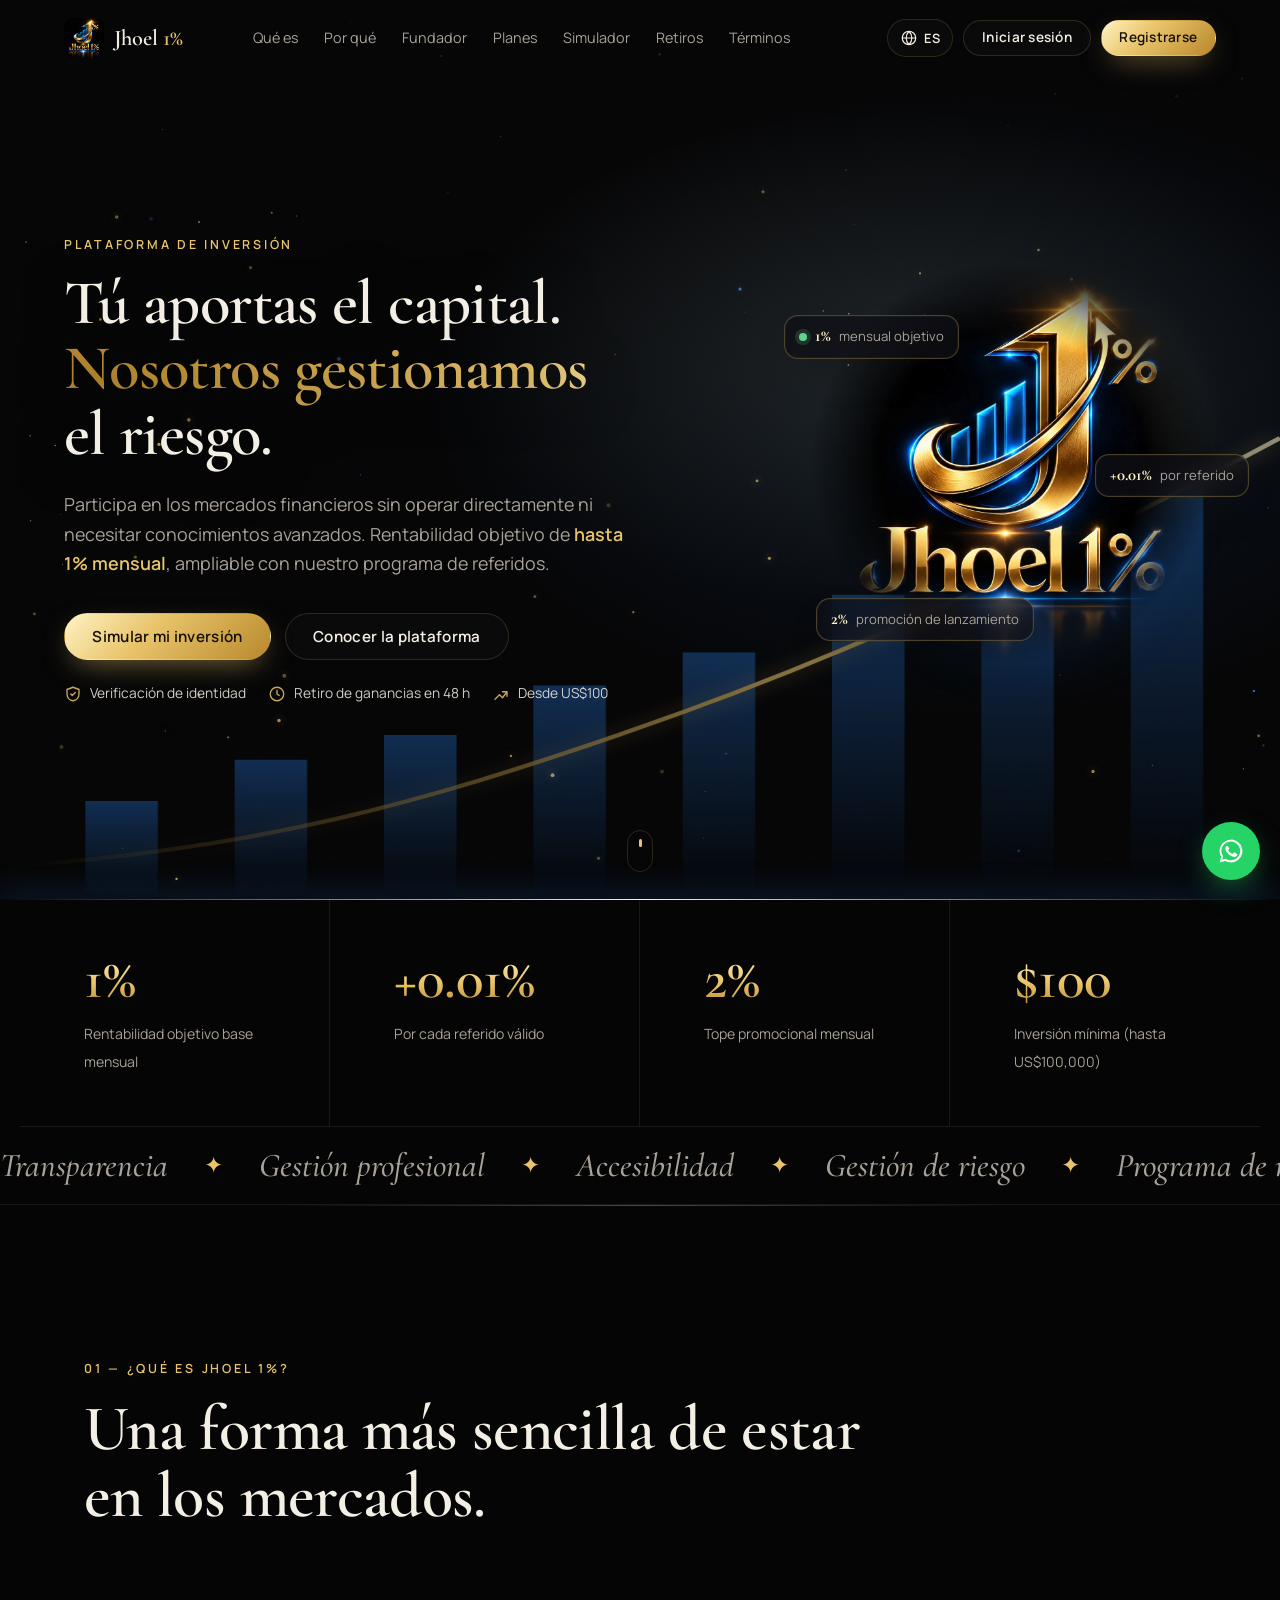
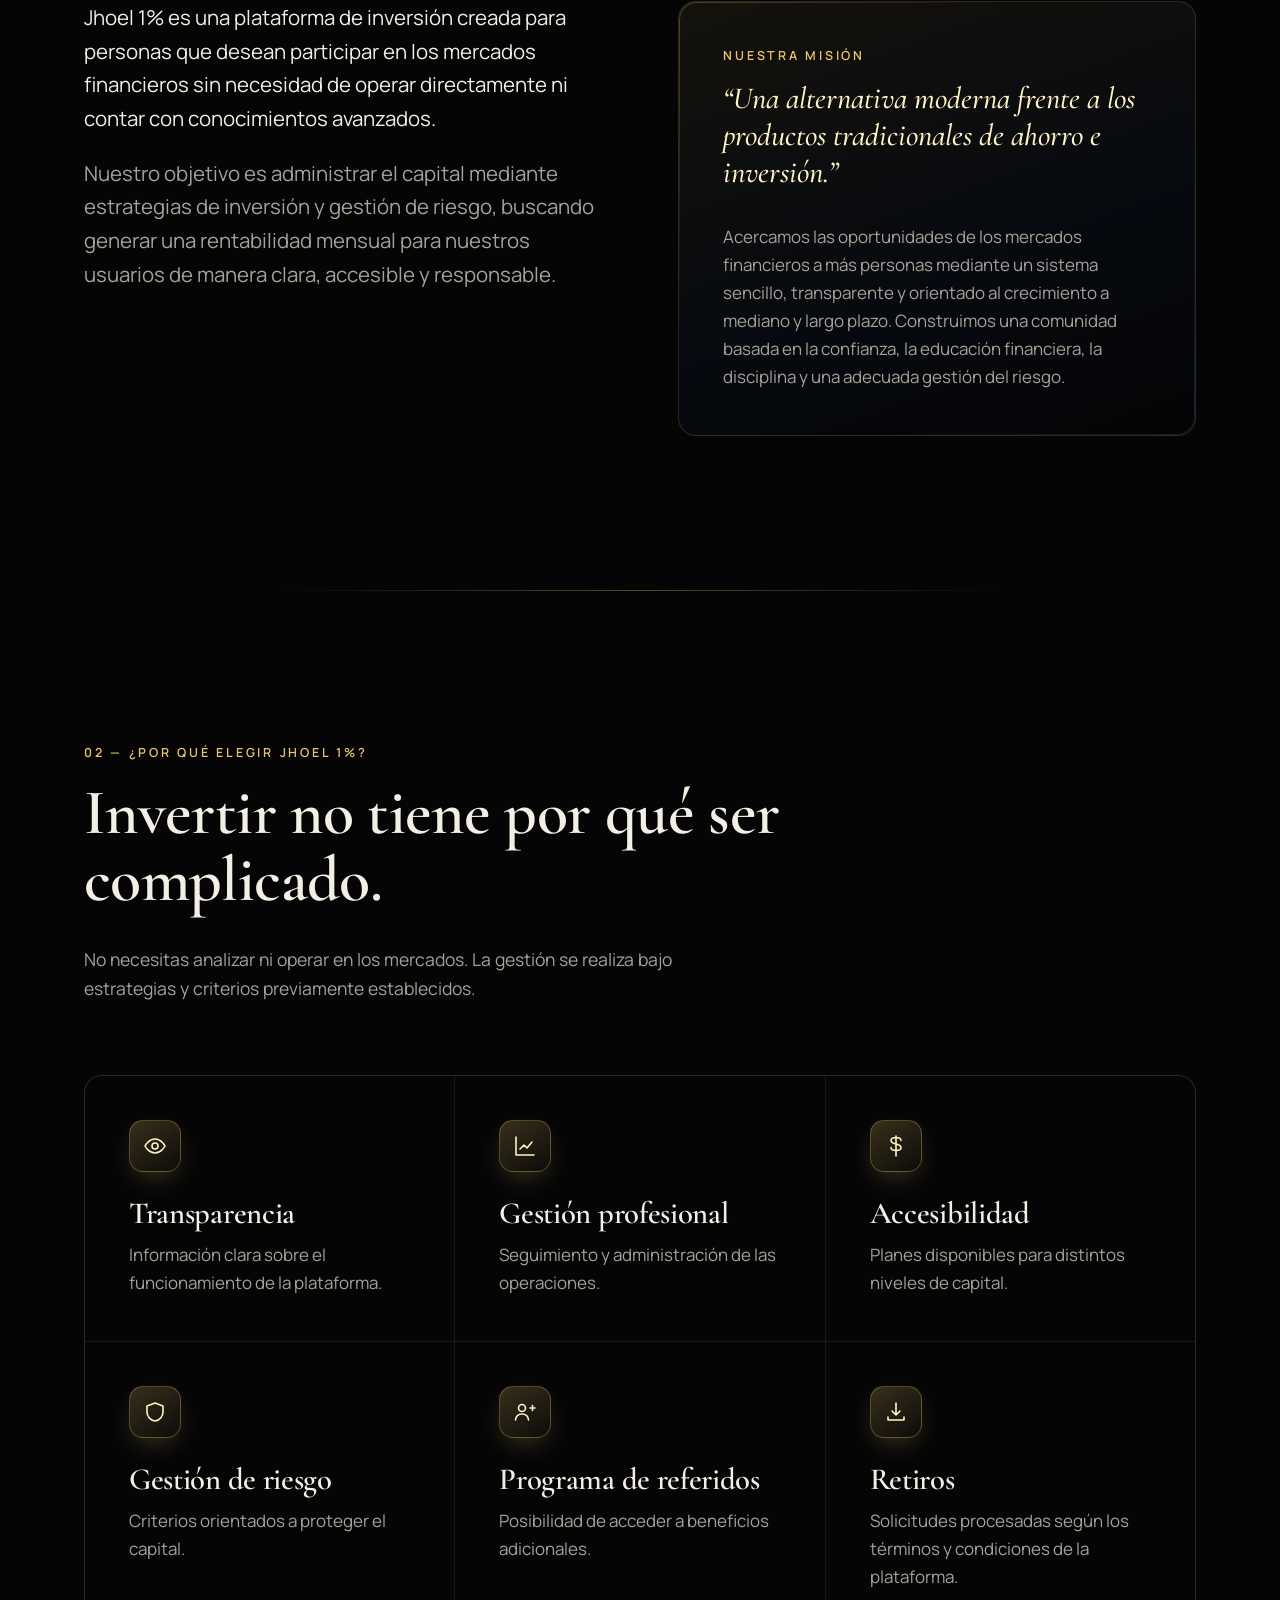
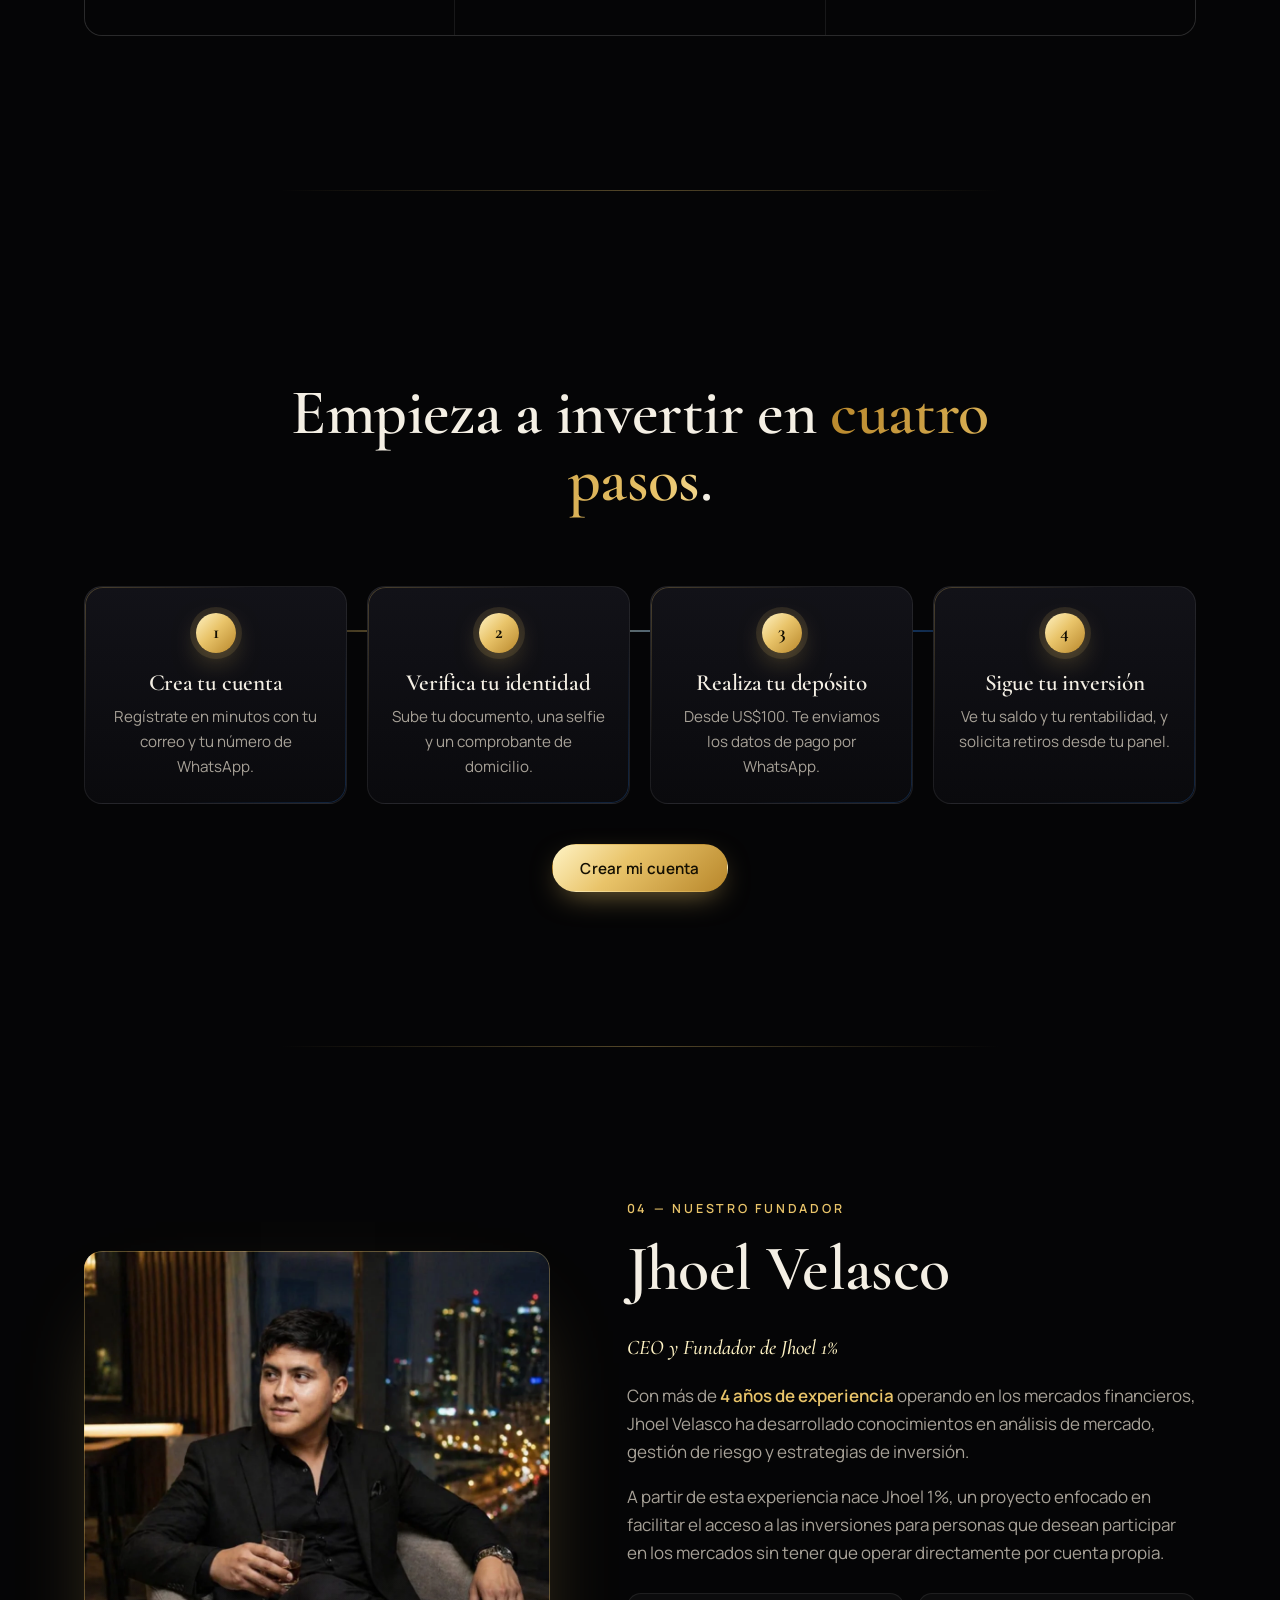
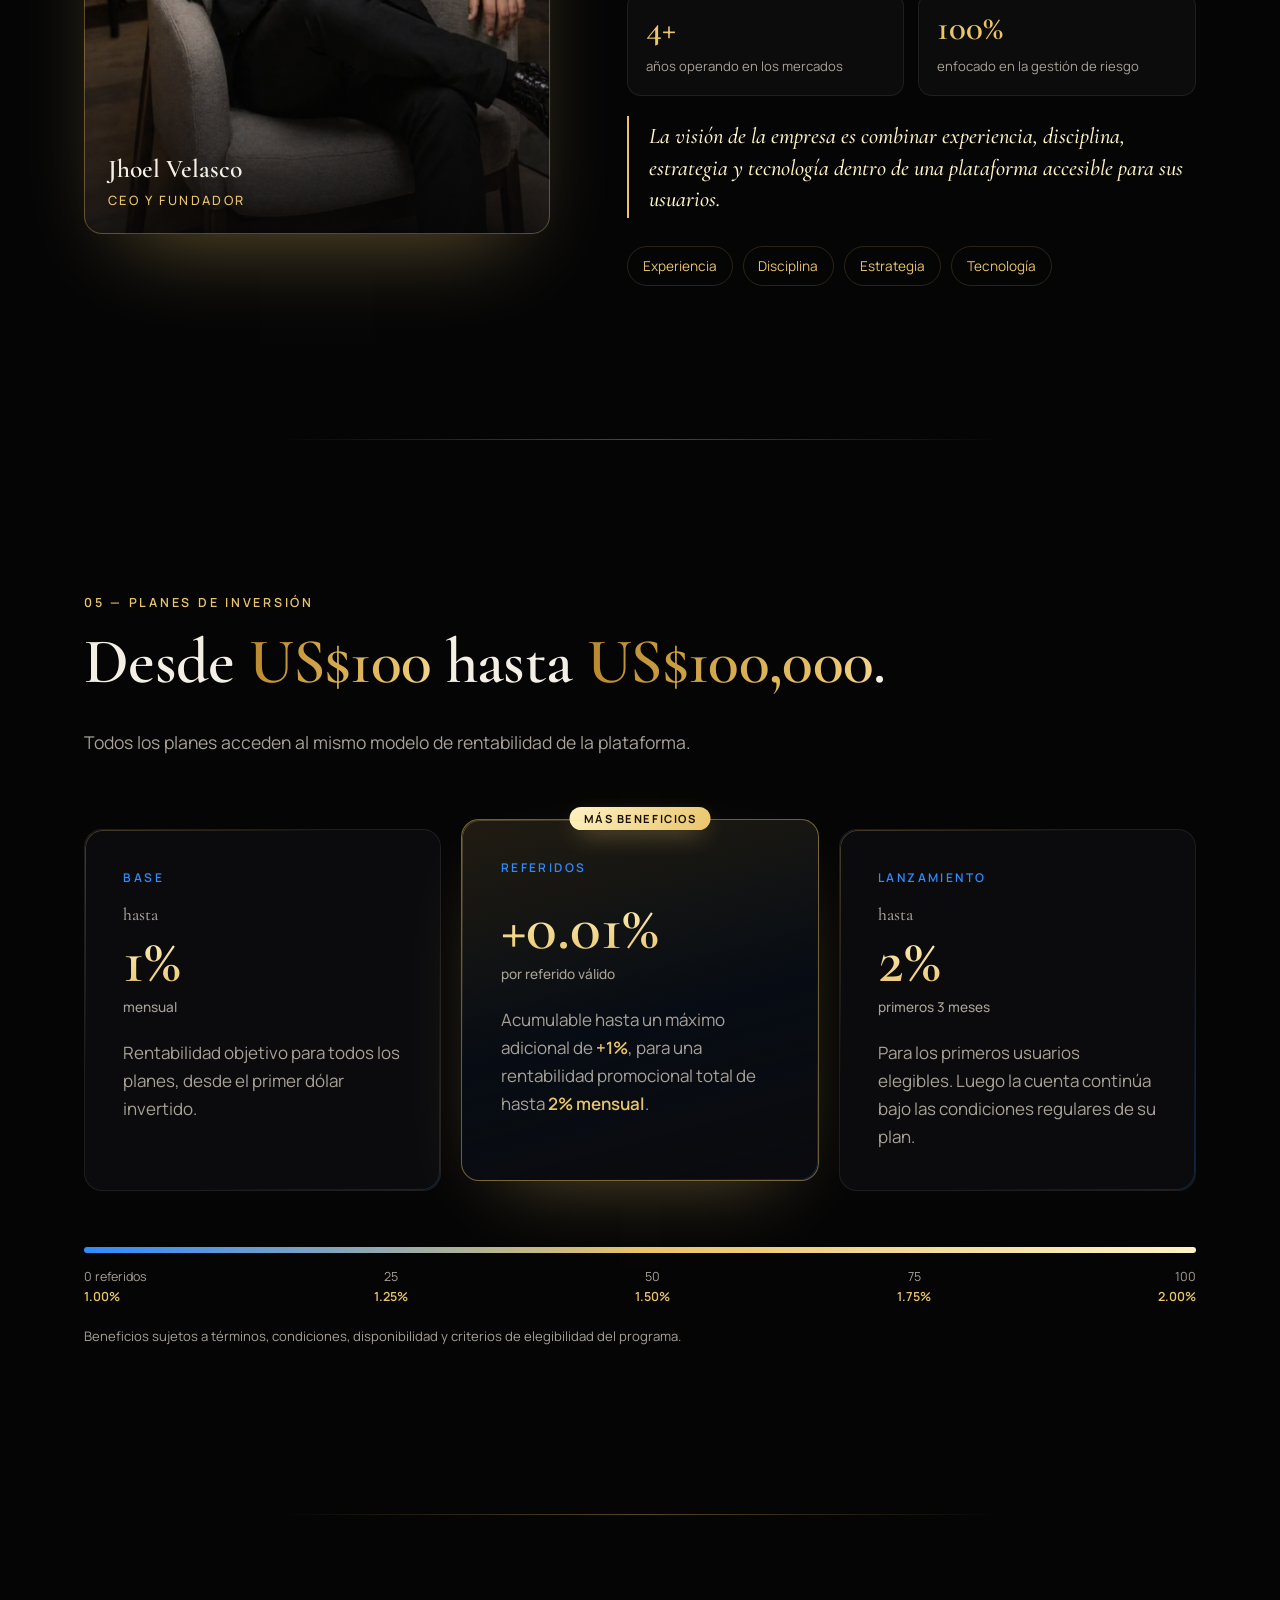
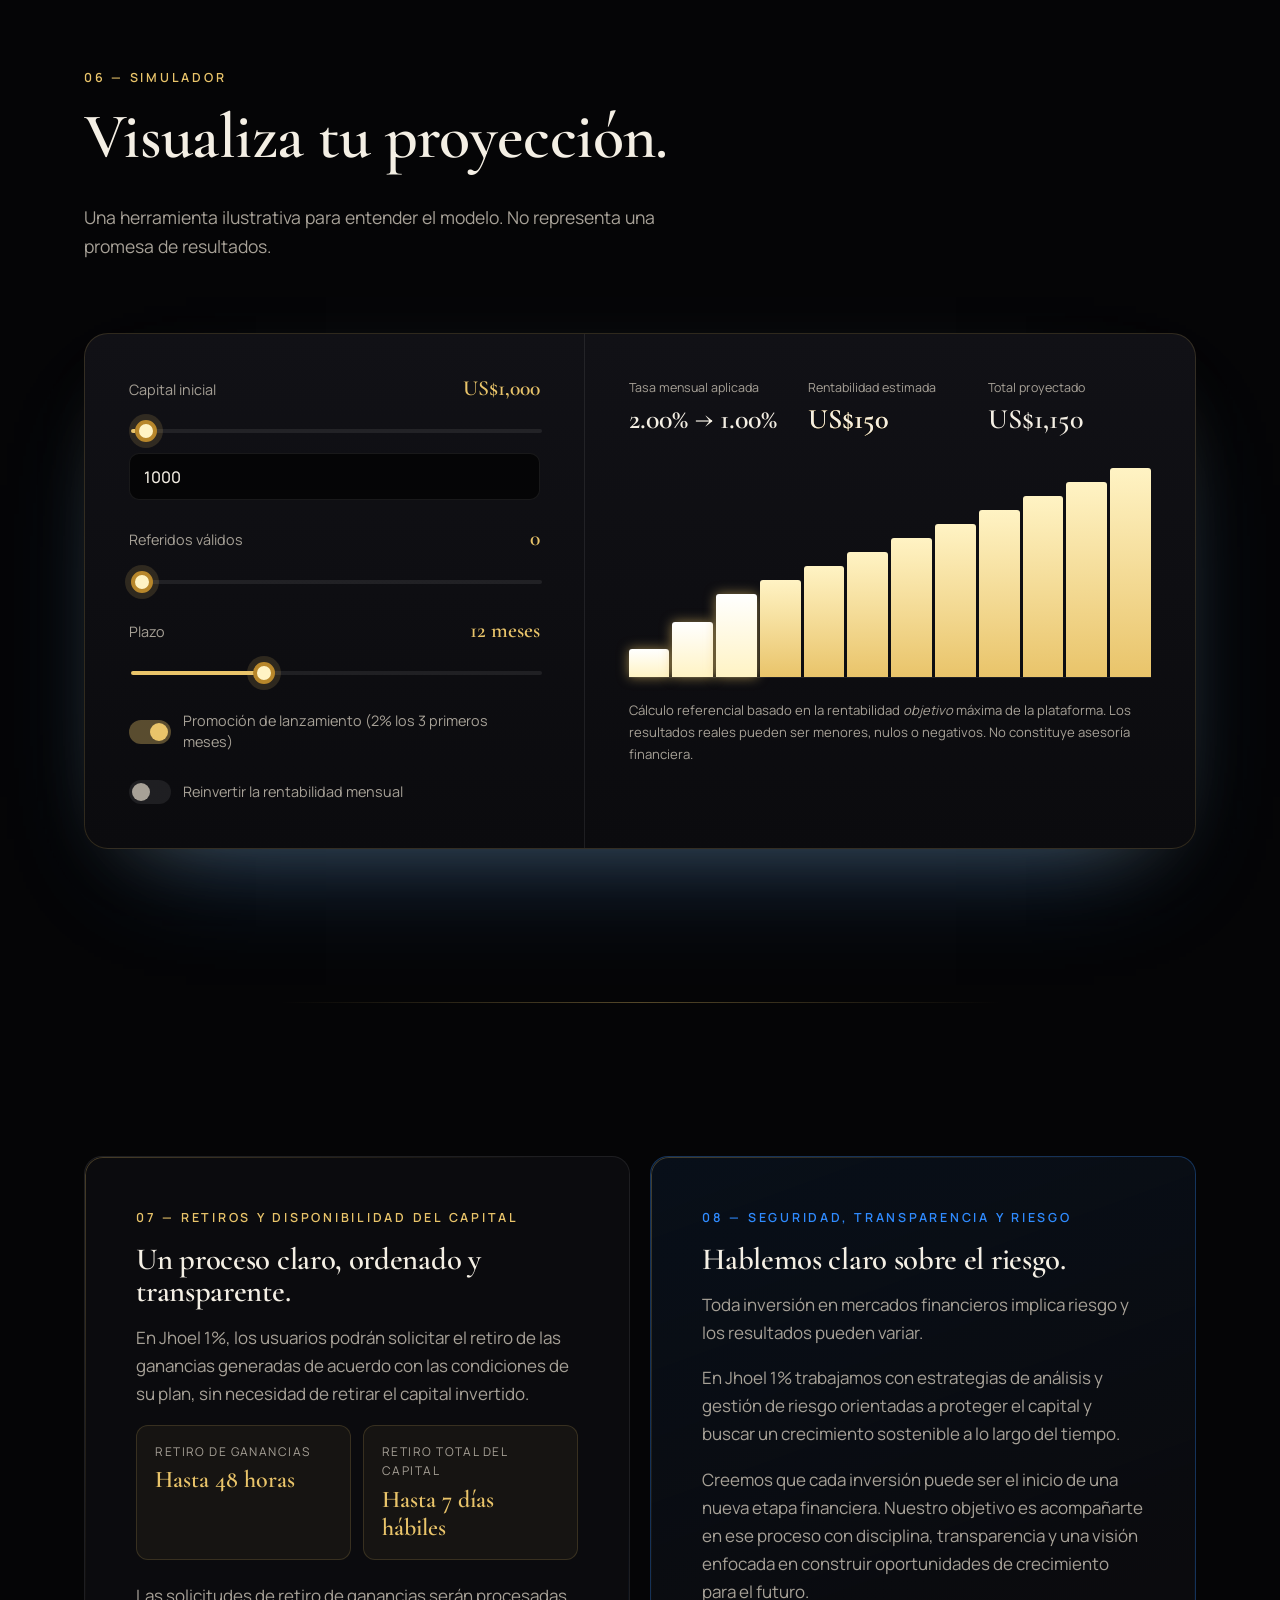
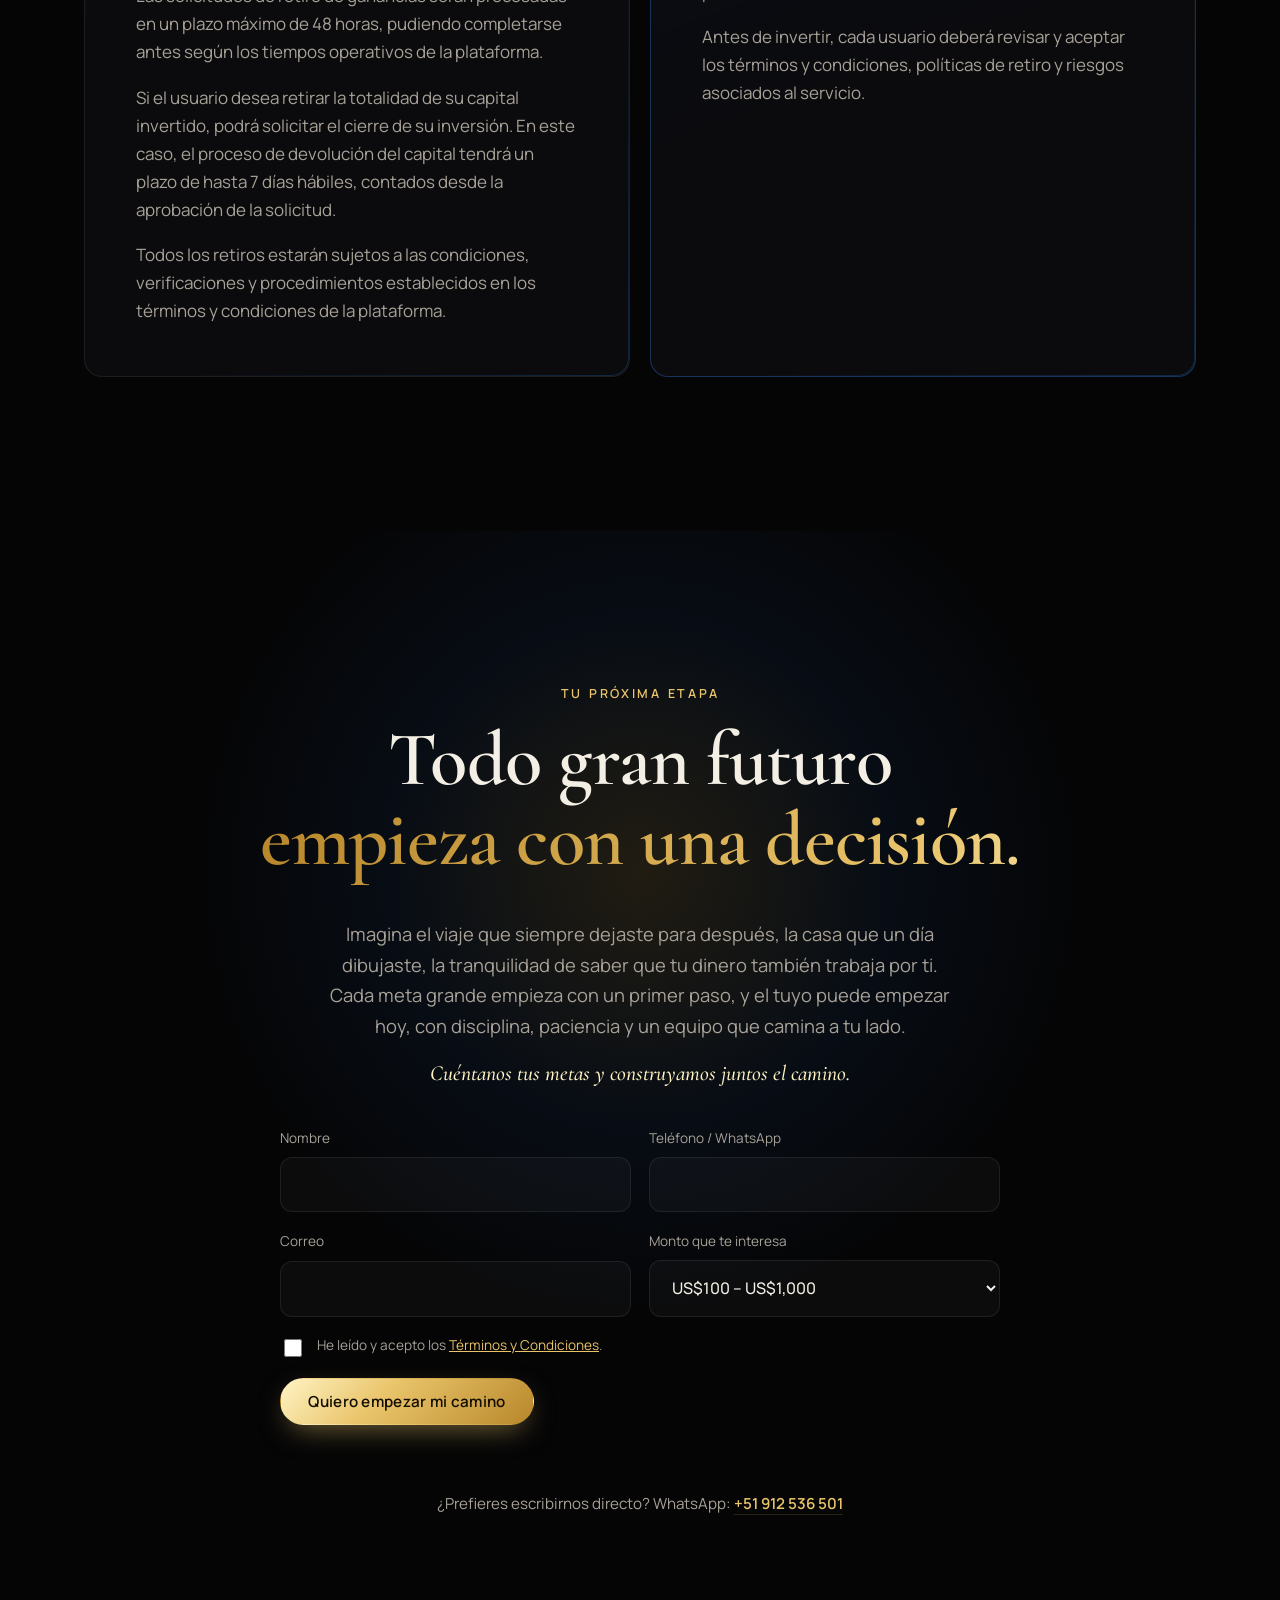
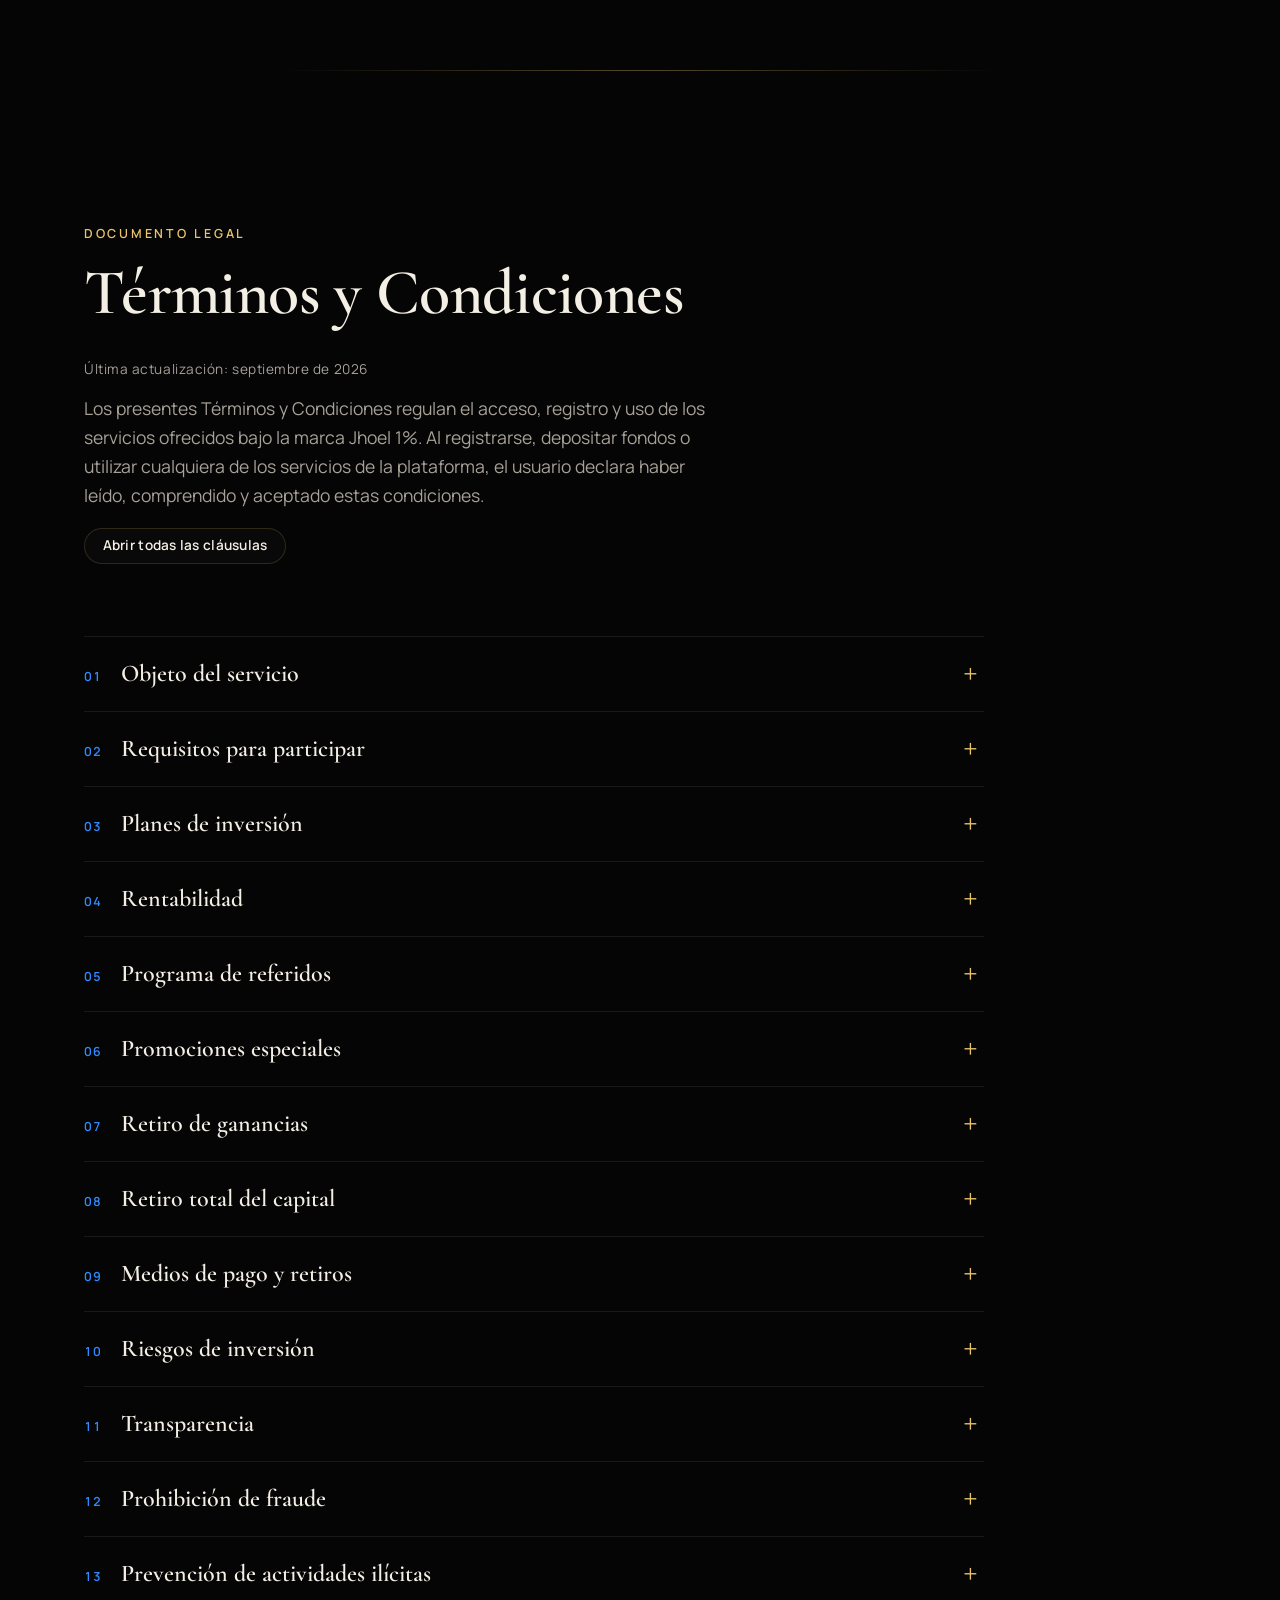
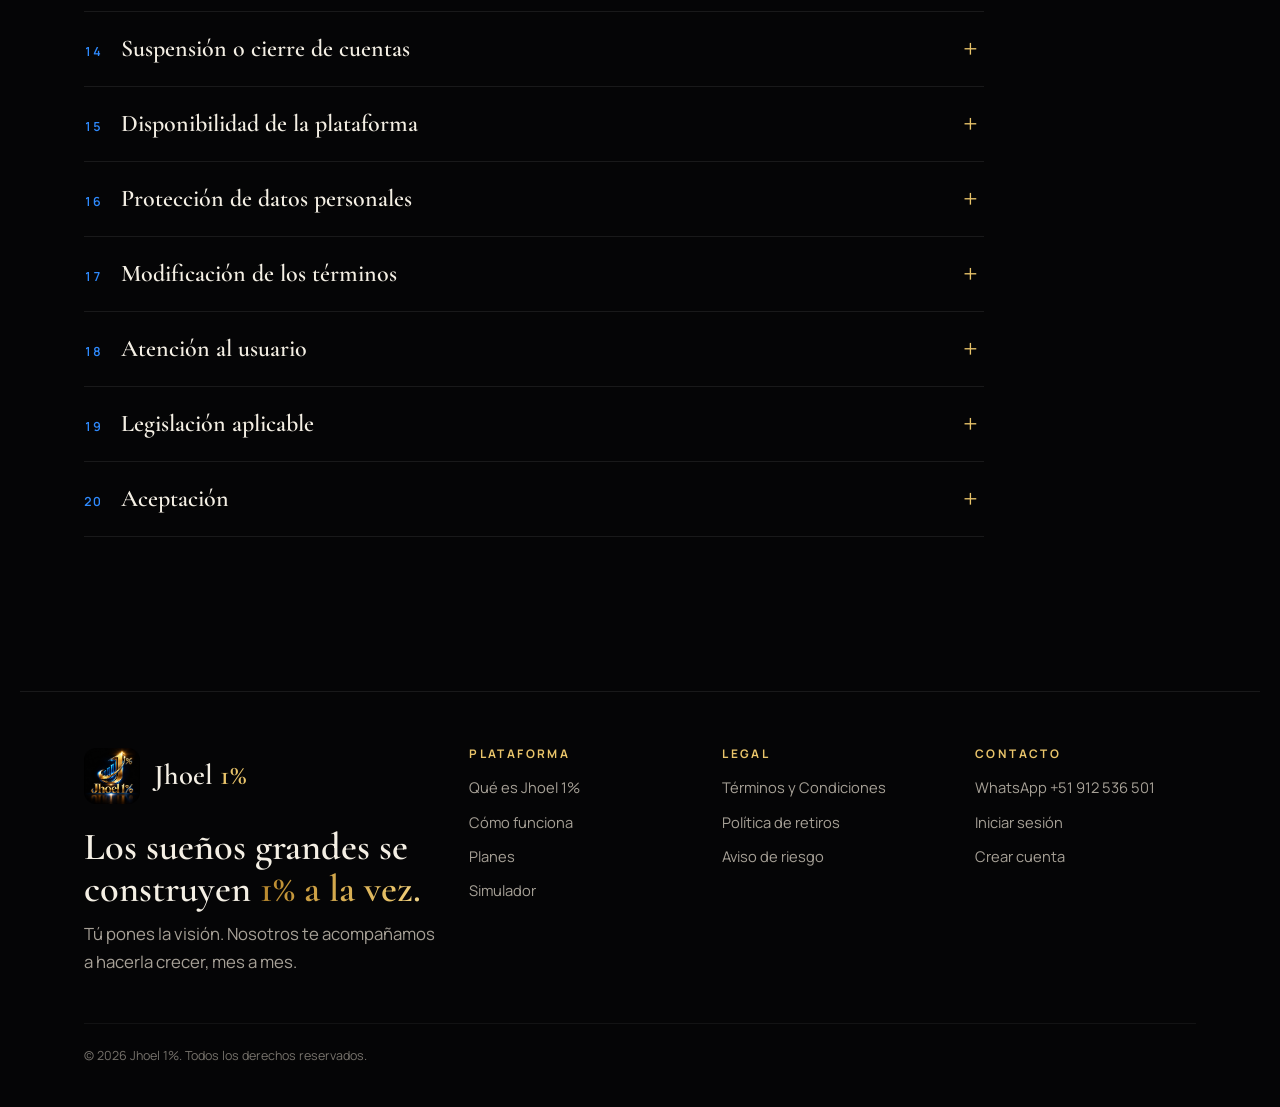
==== commit 36caddb2: "Rediseño visual de la página principal - Inicio con partículas doradas, datos flotantes junto al log" ====
--- a/index.html
+++ b/index.html
@@ -13,7 +13,7 @@
   <link rel="preconnect" href="https://fonts.googleapis.com">
   <link rel="preconnect" href="https://fonts.gstatic.com" crossorigin>
   <link rel="stylesheet" href="https://fonts.googleapis.com/css2?family=Cormorant+Garamond:ital,wght@0,500;0,600;0,700;1,500&family=Manrope:wght@300;400;500;600;700&display=swap">
-  <link rel="stylesheet" href="styles.css?v=20261009">
+  <link rel="stylesheet" href="styles.css?v=20261010">
 </head>
 <body>
 
@@ -78,6 +78,7 @@
 
     <!-- HERO -->
     <section class="hero" id="inicio">
+      <canvas class="hero__particles" id="heroParticles" aria-hidden="true"></canvas>
       <svg class="hero__bars" viewBox="0 0 600 300" preserveAspectRatio="none" aria-hidden="true">
         <defs>
           <linearGradient id="barGrad" x1="0" y1="0" x2="0" y2="1">
@@ -120,11 +121,19 @@
             <a href="#simulador" class="btn btn--gold">Simular mi inversión</a>
             <a href="#que-es" class="btn btn--ghost">Conocer la plataforma</a>
           </div>
+          <ul class="trust-row reveal" aria-label="Datos clave">
+            <li><svg viewBox="0 0 24 24" aria-hidden="true"><path d="M12 3 4 6v6c0 4.5 3.4 8.3 8 9 4.6-.7 8-4.5 8-9V6l-8-3Zm-3 9 2 2 4-4"/></svg>Verificación de identidad</li>
+            <li><svg viewBox="0 0 24 24" aria-hidden="true"><path d="M12 7v5l3 2M21 12a9 9 0 1 1-18 0 9 9 0 0 1 18 0Z"/></svg>Retiro de ganancias en 48 h</li>
+            <li><svg viewBox="0 0 24 24" aria-hidden="true"><path d="M4 19 10 13l4 4 6-8M14 9h6v6"/></svg>Desde US$100</li>
+          </ul>
         </div>
 
         <div class="hero__mark reveal" id="heroMark">
           <div class="hero__halo" aria-hidden="true"></div>
           <img src="assets/img/logo.webp" alt="Logotipo de Jhoel 1%" width="1254" height="1254">
+          <div class="chip-float chip-float--a" aria-hidden="true"><span class="chip-float__dot"></span><b>1%</b> mensual objetivo</div>
+          <div class="chip-float chip-float--b" aria-hidden="true"><b>+0.01%</b> por referido</div>
+          <div class="chip-float chip-float--c" aria-hidden="true"><b>2%</b> promoción de lanzamiento</div>
         </div>
       </div>
 
@@ -206,35 +215,68 @@
       </div>
       <div class="pillars__grid">
         <article class="pillar reveal">
-          <span class="pillar__n">01</span>
+          <span class="pillar__ico" aria-hidden="true"><svg viewBox="0 0 24 24"><path d="M2 12s3.6-7 10-7 10 7 10 7-3.6 7-10 7S2 12 2 12Z"/><circle cx="12" cy="12" r="3"/></svg></span>
           <h3>Transparencia</h3>
           <p>Información clara sobre el funcionamiento de la plataforma.</p>
         </article>
         <article class="pillar reveal">
-          <span class="pillar__n">02</span>
+          <span class="pillar__ico" aria-hidden="true"><svg viewBox="0 0 24 24"><path d="M3 3v18h18"/><path d="M7 15l4-4 3 3 5-6"/></svg></span>
           <h3>Gestión profesional</h3>
           <p>Seguimiento y administración de las operaciones.</p>
         </article>
         <article class="pillar reveal">
-          <span class="pillar__n">03</span>
+          <span class="pillar__ico" aria-hidden="true"><svg viewBox="0 0 24 24"><path d="M12 2v20M17 6.5c0-1.9-2.2-3-5-3s-5 1.1-5 3 2.2 2.8 5 3.5 5 1.6 5 3.5-2.2 3-5 3-5-1.1-5-3"/></svg></span>
           <h3>Accesibilidad</h3>
           <p>Planes disponibles para distintos niveles de capital.</p>
         </article>
         <article class="pillar reveal">
-          <span class="pillar__n">04</span>
+          <span class="pillar__ico" aria-hidden="true"><svg viewBox="0 0 24 24"><path d="M12 3 4 6v6c0 4.5 3.4 8.3 8 9 4.6-.7 8-4.5 8-9V6l-8-3Z"/></svg></span>
           <h3>Gestión de riesgo</h3>
           <p>Criterios orientados a proteger el capital.</p>
         </article>
         <article class="pillar reveal">
-          <span class="pillar__n">05</span>
+          <span class="pillar__ico" aria-hidden="true"><svg viewBox="0 0 24 24"><circle cx="9" cy="8" r="3.5"/><path d="M2.5 20c0-3.6 2.9-6 6.5-6s6.5 2.4 6.5 6M17 8h5M19.5 5.5v5"/></svg></span>
           <h3>Programa de referidos</h3>
           <p>Posibilidad de acceder a beneficios adicionales.</p>
         </article>
         <article class="pillar reveal">
-          <span class="pillar__n">06</span>
+          <span class="pillar__ico" aria-hidden="true"><svg viewBox="0 0 24 24"><path d="M12 3v12m0 0-4-4m4 4 4-4M4 17v3h16v-3"/></svg></span>
           <h3>Retiros</h3>
           <p>Solicitudes procesadas según los términos y condiciones de la plataforma.</p>
         </article>
+      </div>
+    </section>
+
+    <!-- CÓMO FUNCIONA -->
+    <section class="section steps-sec" id="como-funciona">
+      <div class="section__head section__head--center">
+        <p class="eyebrow reveal">03 — Cómo funciona</p>
+        <h2 class="reveal">Empieza a invertir en <span class="gold-text">cuatro pasos</span>.</h2>
+      </div>
+      <ol class="flow">
+        <li class="flow__step reveal">
+          <span class="flow__n">1</span>
+          <h3>Crea tu cuenta</h3>
+          <p>Regístrate en minutos con tu correo y tu número de WhatsApp.</p>
+        </li>
+        <li class="flow__step reveal">
+          <span class="flow__n">2</span>
+          <h3>Verifica tu identidad</h3>
+          <p>Sube tu documento, una selfie y un comprobante de domicilio.</p>
+        </li>
+        <li class="flow__step reveal">
+          <span class="flow__n">3</span>
+          <h3>Realiza tu depósito</h3>
+          <p>Desde US$100. Te enviamos los datos de pago por WhatsApp.</p>
+        </li>
+        <li class="flow__step reveal">
+          <span class="flow__n">4</span>
+          <h3>Sigue tu inversión</h3>
+          <p>Ve tu saldo y tu rentabilidad, y solicita retiros desde tu panel.</p>
+        </li>
+      </ol>
+      <div class="flow__cta reveal">
+        <button type="button" class="btn btn--gold" data-auth="register">Crear mi cuenta</button>
       </div>
     </section>
 
@@ -245,7 +287,7 @@
         <figcaption>Jhoel Velasco<br><span>CEO y Fundador</span></figcaption>
       </figure>
       <div class="founder__text">
-        <p class="eyebrow reveal">03 — Nuestro fundador</p>
+        <p class="eyebrow reveal">04 — Nuestro fundador</p>
         <h2 class="reveal">Jhoel Velasco</h2>
         <p class="founder__role reveal">CEO y Fundador de Jhoel 1%</p>
         <p class="reveal">
@@ -258,6 +300,13 @@
           a las inversiones para personas que desean participar en los mercados sin tener que
           operar directamente por cuenta propia.
         </p>
+        <div class="founder__stats reveal">
+          <div><strong>4+</strong><span>años operando en los mercados</span></div>
+          <div><strong>100%</strong><span>enfocado en la gestión de riesgo</span></div>
+        </div>
+        <blockquote class="founder__vision reveal">
+          <p>La visión de la empresa es combinar experiencia, disciplina, estrategia y tecnología dentro de una plataforma accesible para sus usuarios.</p>
+        </blockquote>
         <ul class="founder__values reveal">
           <li>Experiencia</li><li>Disciplina</li><li>Estrategia</li><li>Tecnología</li>
         </ul>
@@ -267,7 +316,7 @@
     <!-- PLANES -->
     <section class="section plans" id="planes">
       <div class="section__head">
-        <p class="eyebrow reveal">04 — Planes de inversión</p>
+        <p class="eyebrow reveal">05 — Planes de inversión</p>
         <h2 class="reveal">Desde <span class="gold-text">US$100</span> hasta <span class="gold-text">US$100,000</span>.</h2>
         <p class="section__lead reveal">Todos los planes acceden al mismo modelo de rentabilidad de la plataforma.</p>
       </div>
@@ -279,8 +328,9 @@
           <p>Rentabilidad objetivo para todos los planes, desde el primer dólar invertido.</p>
         </article>
         <article class="plan plan--featured reveal">
+          <span class="plan__badge">Más beneficios</span>
           <p class="plan__tag">Referidos</p>
-          <p class="plan__rate">+<strong>0.01%</strong><span>por referido válido</span></p>
+          <p class="plan__rate"><strong>+0.01%</strong><span>por referido válido</span></p>
           <p>Acumulable hasta un máximo adicional de <strong>+1%</strong>, para una rentabilidad promocional total de hasta <strong>2% mensual</strong>.</p>
         </article>
         <article class="plan reveal">
@@ -306,7 +356,7 @@
     <!-- SIMULADOR -->
     <section class="section sim" id="simulador">
       <div class="section__head">
-        <p class="eyebrow reveal">05 — Simulador</p>
+        <p class="eyebrow reveal">06 — Simulador</p>
         <h2 class="reveal">Visualiza tu proyección.</h2>
         <p class="section__lead reveal">Una herramienta ilustrativa para entender el modelo. No representa una promesa de resultados.</p>
       </div>
@@ -352,7 +402,7 @@
     <!-- RETIROS + RIESGO -->
     <section class="section trust" id="retiros">
       <article class="trust__block reveal">
-        <p class="eyebrow">06 — Retiros y disponibilidad del capital</p>
+        <p class="eyebrow">07 — Retiros y disponibilidad del capital</p>
         <h3>Un proceso claro, ordenado y transparente.</h3>
         <p>
           En Jhoel 1%, los usuarios podrán solicitar el retiro de las ganancias generadas de acuerdo
@@ -383,7 +433,7 @@
         </p>
       </article>
       <article class="trust__block trust__block--risk reveal" id="riesgo">
-        <p class="eyebrow">07 — Seguridad, transparencia y riesgo</p>
+        <p class="eyebrow">08 — Seguridad, transparencia y riesgo</p>
         <h3>Hablemos claro sobre el riesgo.</h3>
         <p>
           Toda inversión en mercados financieros implica riesgo y los resultados pueden variar.
@@ -707,16 +757,40 @@
   <div id="google_translate_element" hidden></div>
 
   <footer class="footer">
-    <div class="footer__brand">
-      <img src="assets/img/logo.webp" alt="" width="56" height="56" loading="lazy">
-      <p class="notranslate" translate="no">Jhoel <em>1%</em></p>
+    <div class="footer__top">
+      <div class="footer__col footer__col--brand">
+        <div class="footer__brand">
+          <img src="assets/img/logo.webp" alt="" width="56" height="56" loading="lazy">
+          <p class="notranslate" translate="no">Jhoel <em>1%</em></p>
+        </div>
+        <p class="footer__dream">Los sueños grandes se construyen <span class="gold-text">1% a la vez.</span></p>
+        <p class="footer__sub">Tú pones la visión. Nosotros te acompañamos a hacerla crecer, mes a mes.</p>
+      </div>
+      <nav class="footer__col" aria-label="Plataforma">
+        <h4>Plataforma</h4>
+        <a href="#que-es">Qué es Jhoel 1%</a>
+        <a href="#como-funciona">Cómo funciona</a>
+        <a href="#planes">Planes</a>
+        <a href="#simulador">Simulador</a>
+      </nav>
+      <nav class="footer__col" aria-label="Legal">
+        <h4>Legal</h4>
+        <a href="#terminos">Términos y Condiciones</a>
+        <a href="#retiros">Política de retiros</a>
+        <a href="#riesgo">Aviso de riesgo</a>
+      </nav>
+      <div class="footer__col">
+        <h4>Contacto</h4>
+        <a href="https://wa.me/51912536501" target="_blank" rel="noopener">WhatsApp +51 912 536 501</a>
+        <a href="#" data-auth="login">Iniciar sesión</a>
+        <a href="#" data-auth="register">Crear cuenta</a>
+      </div>
     </div>
-    <p class="footer__dream">Los sueños grandes se construyen <span class="gold-text">1% a la vez.</span></p>
-    <p class="footer__sub">Tú pones la visión. Nosotros te acompañamos a hacerla crecer, mes a mes.</p>
-    <nav class="footer__links" aria-label="Legal"><a href="#terminos">Términos y Condiciones</a><a href="#retiros">Política de retiros</a><a href="#riesgo">Aviso de riesgo</a></nav>
     <p class="footer__copy">© <span id="year">2026</span> Jhoel 1%. Todos los derechos reservados.</p>
   </footer>
 
-  <script src="main.js?v=20261009" defer></script>
+  <script src="lib/supabase.js?v=2.117.3" defer></script>
+  <script src="config.js?v=20261009" defer></script>
+  <script src="main.js?v=20261010" defer></script>
 </body>
 </html>
--- a/styles.css
+++ b/styles.css
@@ -392,7 +392,7 @@
 .founder { display: grid; grid-template-columns: .9fr 1.1fr; gap: clamp(36px, 6vw, 96px); align-items: center; }
 .founder__photo { margin: 0; position: relative; border-radius: var(--radius); overflow: hidden; }
 .founder__photo::after { content: ""; position: absolute; inset: 0; background: linear-gradient(to top, rgba(5,5,6,.85), transparent 45%); }
-.founder__photo img { width: 100%; aspect-ratio: 4/5; object-fit: cover; transition: transform 1.2s var(--ease); }
+.founder__photo img { width: 100%; height: auto; aspect-ratio: 4/5; object-fit: cover; transition: transform 1.2s var(--ease); }
 .founder__photo:hover img { transform: scale(1.04); }
 .founder__photo figcaption { position: absolute; left: 24px; bottom: 22px; z-index: 1; font: 600 1.6rem/1.1 var(--serif); }
 .founder__photo figcaption span { font: 500 .8rem/1 var(--sans); letter-spacing: .18em; text-transform: uppercase; color: var(--gold); }
@@ -597,3 +597,178 @@
 @media (max-width: 640px) {
   .lang__menu { position: fixed; top: 72px; left: 16px; right: 16px; width: auto; }
 }
+
+/* ==========================================================================
+   Pulido visual v2 — más contraste, profundidad y detalle
+   ========================================================================== */
+
+/* Textura de grano muy sutil sobre toda la página */
+body::before {
+  content: ""; position: fixed; inset: 0; z-index: 2; pointer-events: none; opacity: .05; mix-blend-mode: overlay;
+  background-image: url("data:image/svg+xml,%3Csvg xmlns='http://www.w3.org/2000/svg' width='160' height='160'%3E%3Cfilter id='n'%3E%3CfeTurbulence type='fractalNoise' baseFrequency='.9' numOctaves='3' stitchTiles='stitch'/%3E%3C/filter%3E%3Crect width='100%25' height='100%25' filter='url(%23n)'/%3E%3C/svg%3E");
+}
+
+/* Botones con brillo que recorre al pasar el mouse */
+.btn--gold { position: relative; overflow: hidden; isolation: isolate; }
+.btn--gold::after {
+  content: ""; position: absolute; inset: 0; z-index: -1;
+  background: linear-gradient(110deg, transparent 30%, rgba(255,255,255,.55) 50%, transparent 70%);
+  transform: translateX(-120%); transition: transform .8s var(--ease);
+}
+.btn--gold:hover::after { transform: translateX(120%); }
+
+/* Títulos de sección con línea dorada */
+.section__head h2 { position: relative; }
+.section__head--center { text-align: center; margin-left: auto; margin-right: auto; }
+.section__head--center .section__lead { margin-left: auto; margin-right: auto; }
+.section::before {
+  content: ""; position: absolute; top: 0; left: 50%; width: min(70%, 720px); height: 1px; transform: translateX(-50%);
+  background: linear-gradient(90deg, transparent, rgba(233,196,106,.35), transparent);
+}
+.hero + .figures::before, .cta::before { display: none; }
+
+/* ---------- Hero ---------- */
+.hero__particles { position: absolute; inset: 0; width: 100%; height: 100%; pointer-events: none; z-index: 0; }
+.hero__title { text-shadow: 0 10px 50px rgba(0,0,0,.6); }
+.trust-row { list-style: none; margin: 4px 0 0; padding: 0; display: flex; flex-wrap: wrap; gap: 10px 22px; }
+.trust-row li { display: inline-flex; align-items: center; gap: 8px; font-size: .86rem; color: var(--text); opacity: .85; }
+.trust-row svg { width: 18px; height: 18px; fill: none; stroke: var(--gold); stroke-width: 1.8; stroke-linecap: round; stroke-linejoin: round; }
+
+.chip-float {
+  position: absolute; z-index: 2; display: inline-flex; align-items: center; gap: 8px;
+  padding: 10px 14px; border-radius: 14px; white-space: nowrap;
+  font-size: .82rem; color: var(--muted);
+  background: rgba(14,14,20,.72); border: 1px solid rgba(233,196,106,.28);
+  backdrop-filter: blur(10px); -webkit-backdrop-filter: blur(10px);
+  box-shadow: 0 18px 40px -18px rgba(0,0,0,.9), 0 0 0 1px rgba(255,255,255,.03) inset;
+  animation: chipFloat 6s ease-in-out infinite;
+}
+.chip-float b { font: 700 1.05rem/1 var(--serif); color: var(--gold-3); }
+.chip-float__dot { width: 8px; height: 8px; border-radius: 50%; background: #5fd38d; box-shadow: 0 0 0 4px rgba(95,211,141,.18); }
+.chip-float--a { top: 12%; left: -6%; }
+.chip-float--b { top: 46%; right: -8%; animation-delay: -2s; }
+.chip-float--c { bottom: 8%; left: 2%; animation-delay: -4s; }
+@keyframes chipFloat { 50% { transform: translateY(-10px); } }
+@media (max-width: 900px) {
+  .chip-float { font-size: .72rem; padding: 7px 10px; }
+  .chip-float b { font-size: .9rem; }
+  .chip-float--a { left: -14%; top: 4%; }
+  .chip-float--b { right: -16%; }
+  .chip-float--c { left: -10%; bottom: 2%; }
+}
+@media (max-width: 480px) { .chip-float--b { display: none; } }
+
+/* ---------- Cifras: tarjetas con brillo ---------- */
+.figure { position: relative; transition: background .4s; }
+.figure:hover { background: radial-gradient(circle at 30% 0%, rgba(233,196,106,.08), transparent 70%); }
+.figure__num { background: linear-gradient(180deg, var(--gold-3), var(--gold) 55%, var(--gold-2)); -webkit-background-clip: text; background-clip: text; color: transparent; }
+
+/* ---------- Borde degradado animado en tarjetas ---------- */
+.mission, .plan, .trust__block, .sim__card, .flow__step {
+  position: relative;
+}
+.mission::after, .plan::after, .trust__block::after, .flow__step::after {
+  content: ""; position: absolute; inset: 0; border-radius: inherit; padding: 1px; pointer-events: none;
+  background: linear-gradient(135deg, rgba(233,196,106,.55), transparent 35%, transparent 65%, rgba(47,139,255,.45));
+  -webkit-mask: linear-gradient(#000 0 0) content-box, linear-gradient(#000 0 0);
+  -webkit-mask-composite: xor; mask-composite: exclude;
+  opacity: .5; transition: opacity .4s;
+}
+.mission:hover::after, .plan:hover::after, .trust__block:hover::after, .flow__step:hover::after { opacity: 1; }
+
+/* ---------- Pilares con íconos ---------- */
+.pillar__ico {
+  display: grid; place-items: center; width: 52px; height: 52px; margin-bottom: 26px; border-radius: 14px;
+  background: linear-gradient(145deg, rgba(233,196,106,.22), rgba(233,196,106,.04));
+  border: 1px solid rgba(233,196,106,.3);
+  box-shadow: 0 10px 30px -12px rgba(233,196,106,.5);
+  transition: transform .5s var(--ease);
+}
+.pillar__ico svg { width: 24px; height: 24px; fill: none; stroke: var(--gold-3); stroke-width: 1.6; stroke-linecap: round; stroke-linejoin: round; }
+.pillar:hover .pillar__ico { transform: translateY(-4px) rotate(-4deg); }
+.pillar { transition: background .5s, transform .5s var(--ease); }
+.pillar:hover { background: #0b0b0f; }
+
+/* ---------- Cómo funciona ---------- */
+.flow { list-style: none; margin: 0; padding: 0; display: grid; grid-template-columns: repeat(4, 1fr); gap: 20px; position: relative; counter-reset: none; }
+.flow::before {
+  content: ""; position: absolute; top: 44px; left: 12%; right: 12%; height: 2px; z-index: 0;
+  background: linear-gradient(90deg, rgba(233,196,106,0), rgba(233,196,106,.6), rgba(47,139,255,.6), rgba(233,196,106,0));
+}
+.flow__step {
+  z-index: 1; padding: 26px 22px 24px; border-radius: var(--radius); text-align: center;
+  background: linear-gradient(180deg, #121218, #0a0a0d); border: 1px solid var(--line-soft);
+  transition: transform .5s var(--ease);
+}
+.flow__step:hover { transform: translateY(-6px); }
+.flow__n {
+  display: grid; place-items: center; width: 40px; height: 40px; margin: 0 auto 18px; border-radius: 50%;
+  font: 700 1.2rem/1 var(--serif); color: #140f02;
+  background: linear-gradient(135deg, var(--gold-3), var(--gold) 45%, var(--gold-2));
+  box-shadow: 0 0 0 6px rgba(233,196,106,.12), 0 10px 30px -8px rgba(233,196,106,.7);
+}
+.flow__step h3 { font-size: 1.45rem; margin-bottom: .4em; }
+.flow__step p { color: var(--muted); font-size: .95rem; margin: 0; }
+.flow__cta { display: flex; justify-content: center; margin-top: 40px; }
+@media (max-width: 960px) {
+  .flow { grid-template-columns: 1fr 1fr; }
+  .flow::before { display: none; }
+}
+@media (max-width: 520px) {
+  .flow { grid-template-columns: 1fr; }
+  .flow__step { text-align: left; display: grid; grid-template-columns: 40px 1fr; column-gap: 16px; align-items: start; }
+  .flow__n { margin: 0; grid-row: span 2; }
+}
+
+/* ---------- Fundador ---------- */
+.founder__photo { box-shadow: 0 40px 90px -40px rgba(233,196,106,.45); }
+.founder__photo::before {
+  content: ""; position: absolute; inset: 0; z-index: 1; border-radius: inherit; pointer-events: none;
+  border: 1px solid rgba(233,196,106,.35);
+}
+.founder__stats { display: grid; grid-template-columns: 1fr 1fr; gap: 14px; margin: 26px 0 20px; }
+.founder__stats div { padding: 16px 18px; border-radius: 14px; background: rgba(255,255,255,.03); border: 1px solid var(--line-soft); }
+.founder__stats strong { display: block; font: 600 2.2rem/1 var(--serif); color: var(--gold); margin-bottom: 6px; }
+.founder__stats span { font-size: .82rem; color: var(--muted); }
+.founder__vision {
+  margin: 0; padding: 4px 0 4px 20px; border-left: 2px solid var(--gold);
+  font: 500 italic clamp(1.15rem, 1.8vw, 1.4rem)/1.4 var(--serif); color: var(--gold-3);
+}
+.founder__vision p { margin: 0; }
+
+/* ---------- Planes ---------- */
+.plan.plan--featured.is-in { transform: translateY(-10px); }
+.plan.plan--featured.is-in:hover { transform: translateY(-16px); }
+.plan__badge {
+  position: absolute; top: -13px; left: 50%; transform: translateX(-50%);
+  padding: 6px 14px; border-radius: 999px; white-space: nowrap;
+  font: 700 .7rem/1 var(--sans); letter-spacing: .14em; text-transform: uppercase; color: #140f02;
+  background: linear-gradient(135deg, var(--gold-3), var(--gold));
+  box-shadow: 0 8px 24px -8px rgba(233,196,106,.8);
+}
+.plan__rate strong { background: linear-gradient(180deg, var(--gold-3), var(--gold)); -webkit-background-clip: text; background-clip: text; color: transparent; }
+@media (max-width: 900px) { .plan.plan--featured.is-in { transform: none; } .plan--featured { margin-top: 10px; } }
+
+/* ---------- Simulador ---------- */
+.sim__card { box-shadow: 0 50px 120px -60px rgba(47,139,255,.45), 0 30px 80px -50px rgba(233,196,106,.4); }
+
+/* ---------- Pie de página en columnas ---------- */
+.footer { gap: 36px; }
+.footer__top { display: grid; grid-template-columns: 1.6fr 1fr 1fr 1fr; gap: 32px; }
+.footer__col { display: grid; gap: 10px; align-content: start; min-width: 0; }
+.footer__col h4 { margin: 0 0 6px; font: 700 .74rem/1 var(--sans); letter-spacing: .2em; text-transform: uppercase; color: var(--gold); }
+.footer__col a { color: var(--muted); text-decoration: none; font-size: .92rem; transition: color .3s; }
+.footer__col a:hover { color: var(--gold-3); }
+.footer__col--brand .footer__dream { font-size: clamp(1.6rem, 3vw, 2.4rem); }
+.footer__copy { padding-top: 22px; border-top: 1px solid var(--line-soft); }
+@media (max-width: 900px) { .footer__top { grid-template-columns: 1fr 1fr; } .footer__col--brand { grid-column: 1 / -1; } }
+@media (max-width: 480px) { .footer__top { grid-template-columns: 1fr; } }
+
+@media (prefers-reduced-motion: reduce) {
+  .chip-float { animation: none; }
+}
+
+/* Ajustes del inicio */
+.hero__inner { grid-template-columns: 1.25fr .75fr; }
+.hero__title { font-size: clamp(2.5rem, 4.9vw, 4.6rem); }
+@media (max-width: 900px) { .hero__inner { grid-template-columns: 1fr; } }
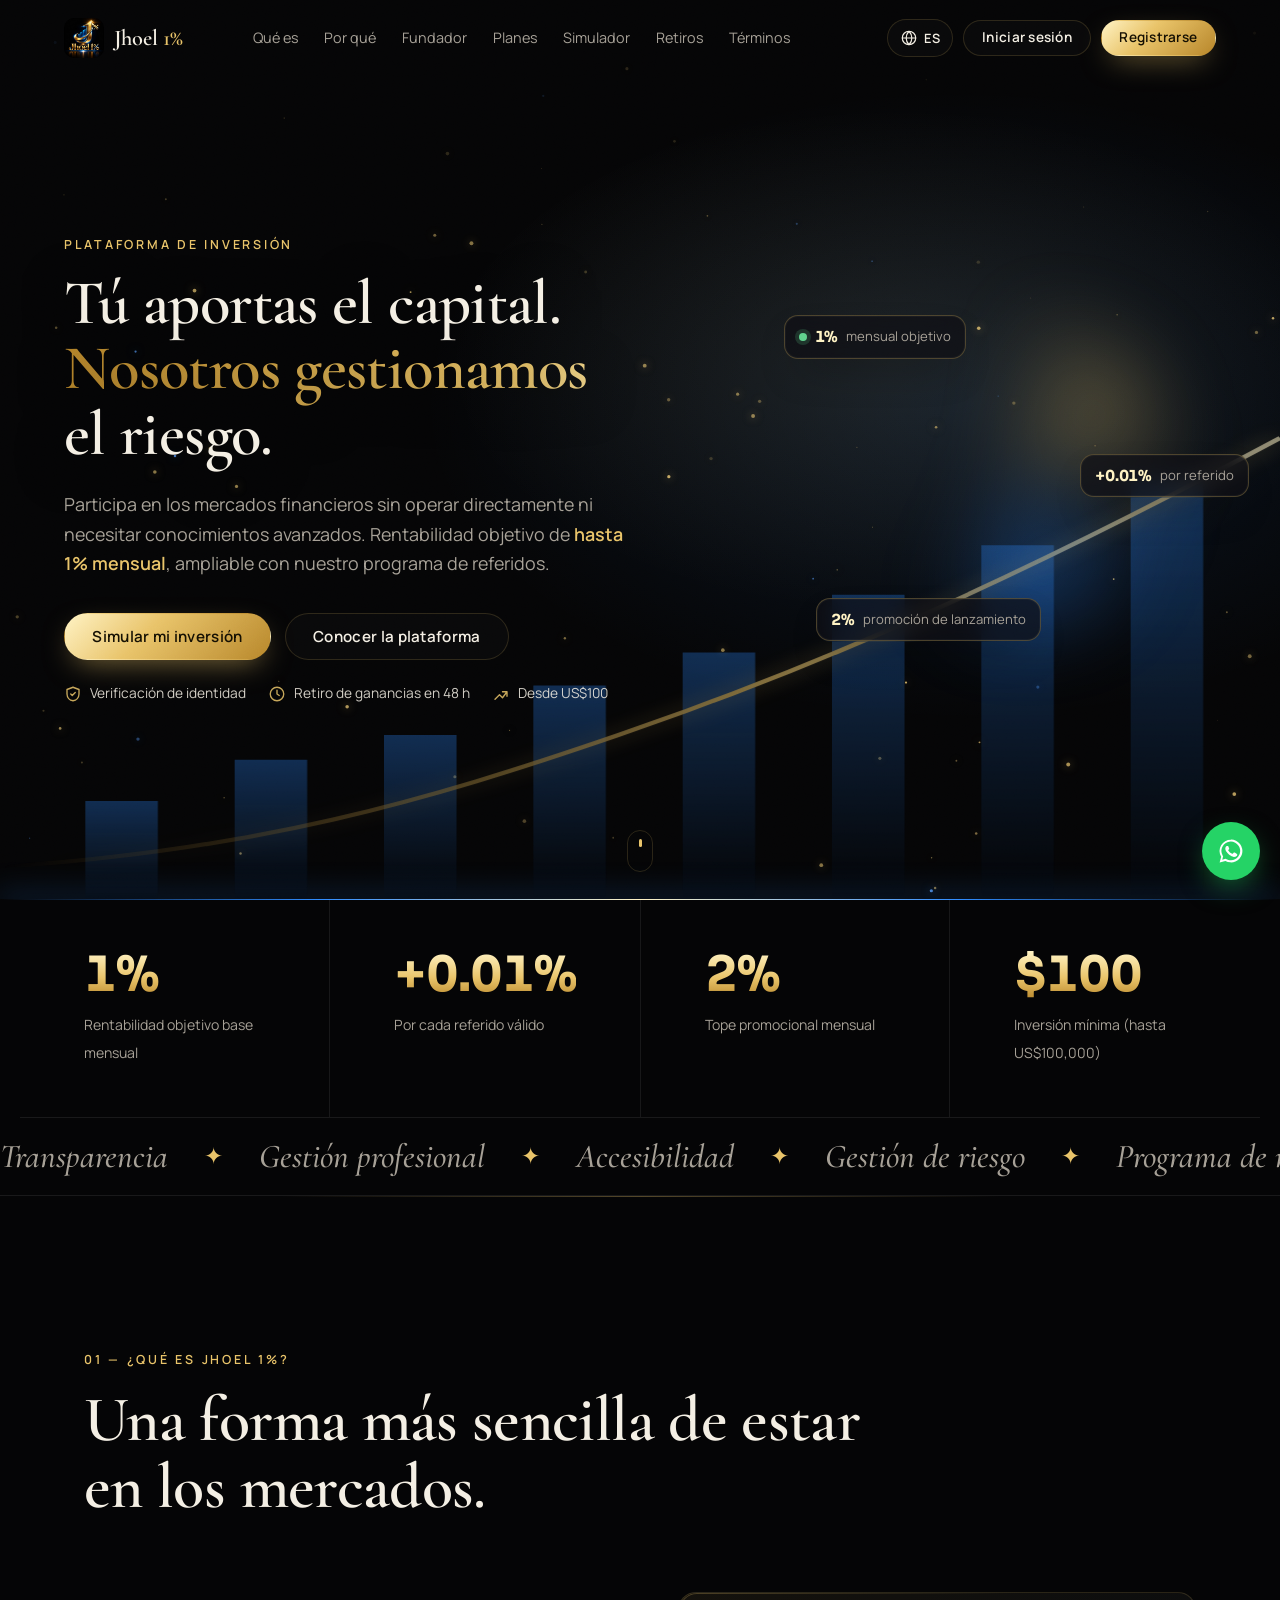
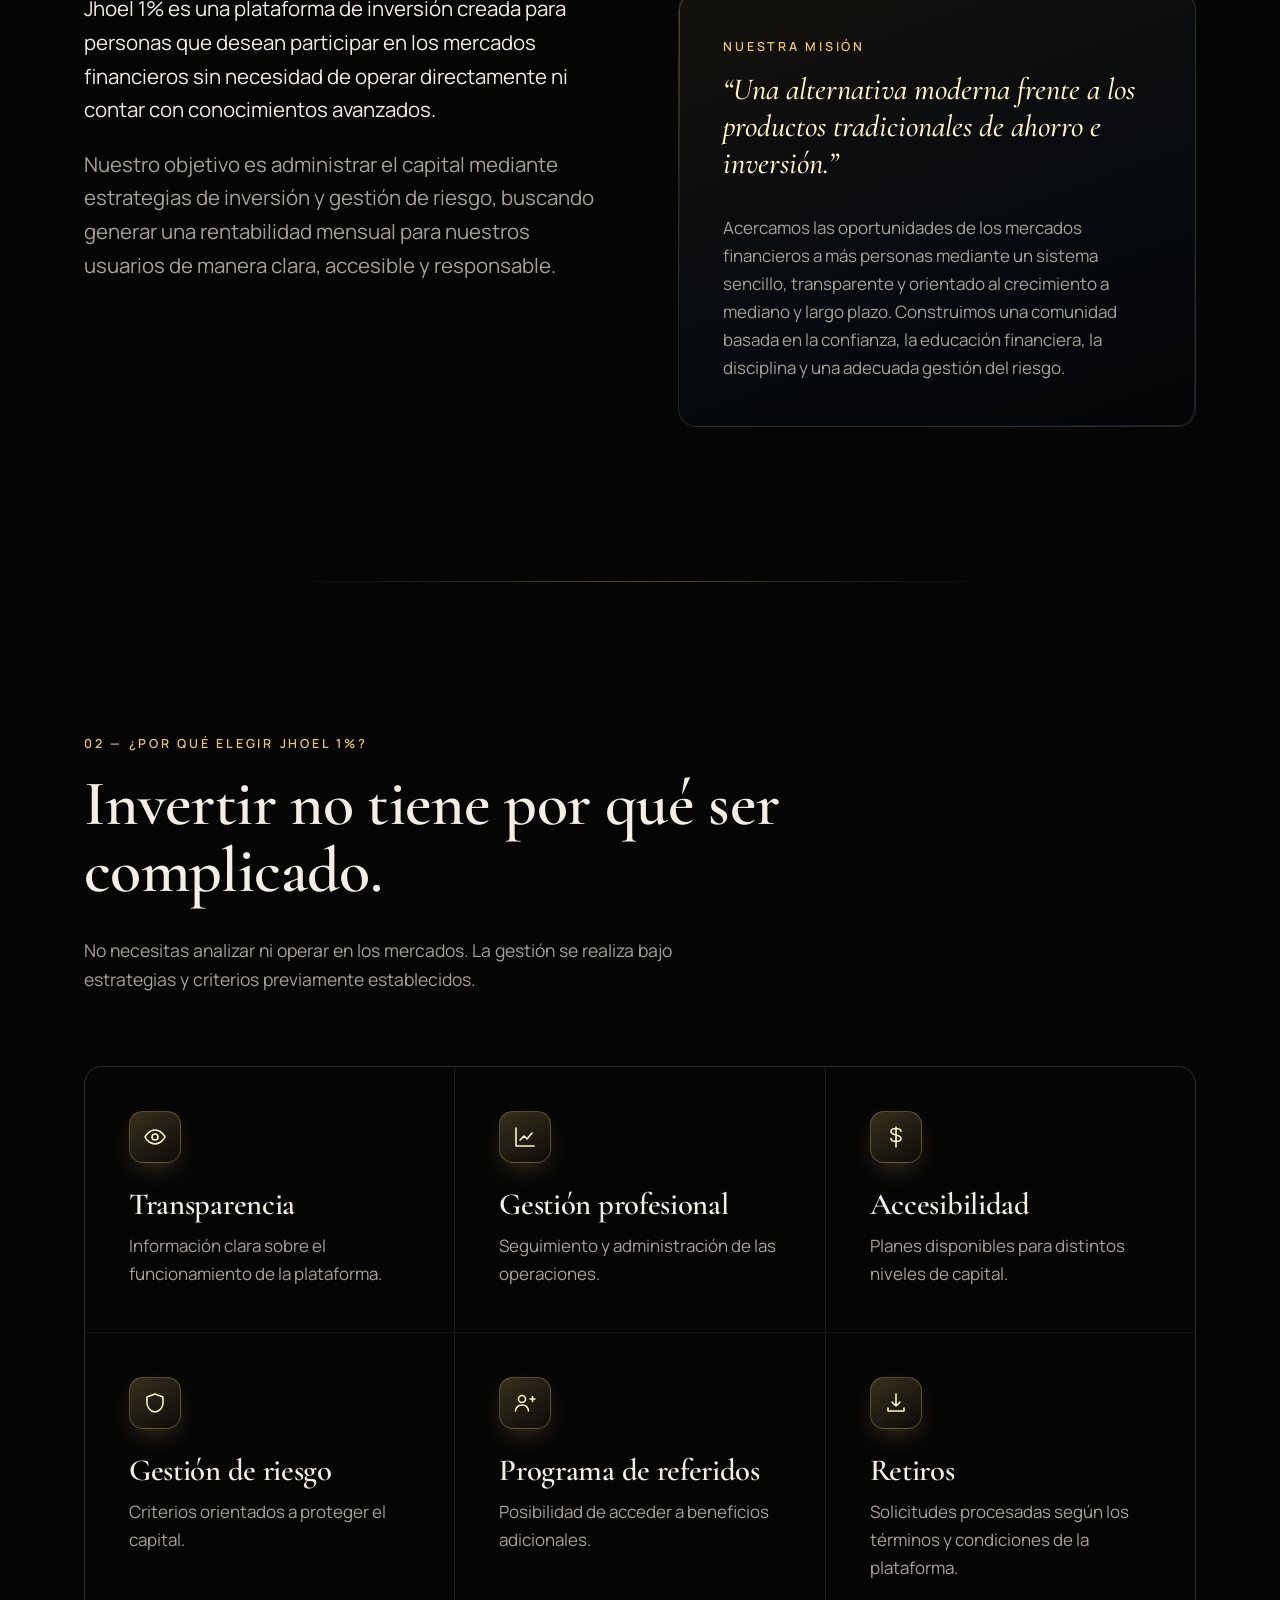
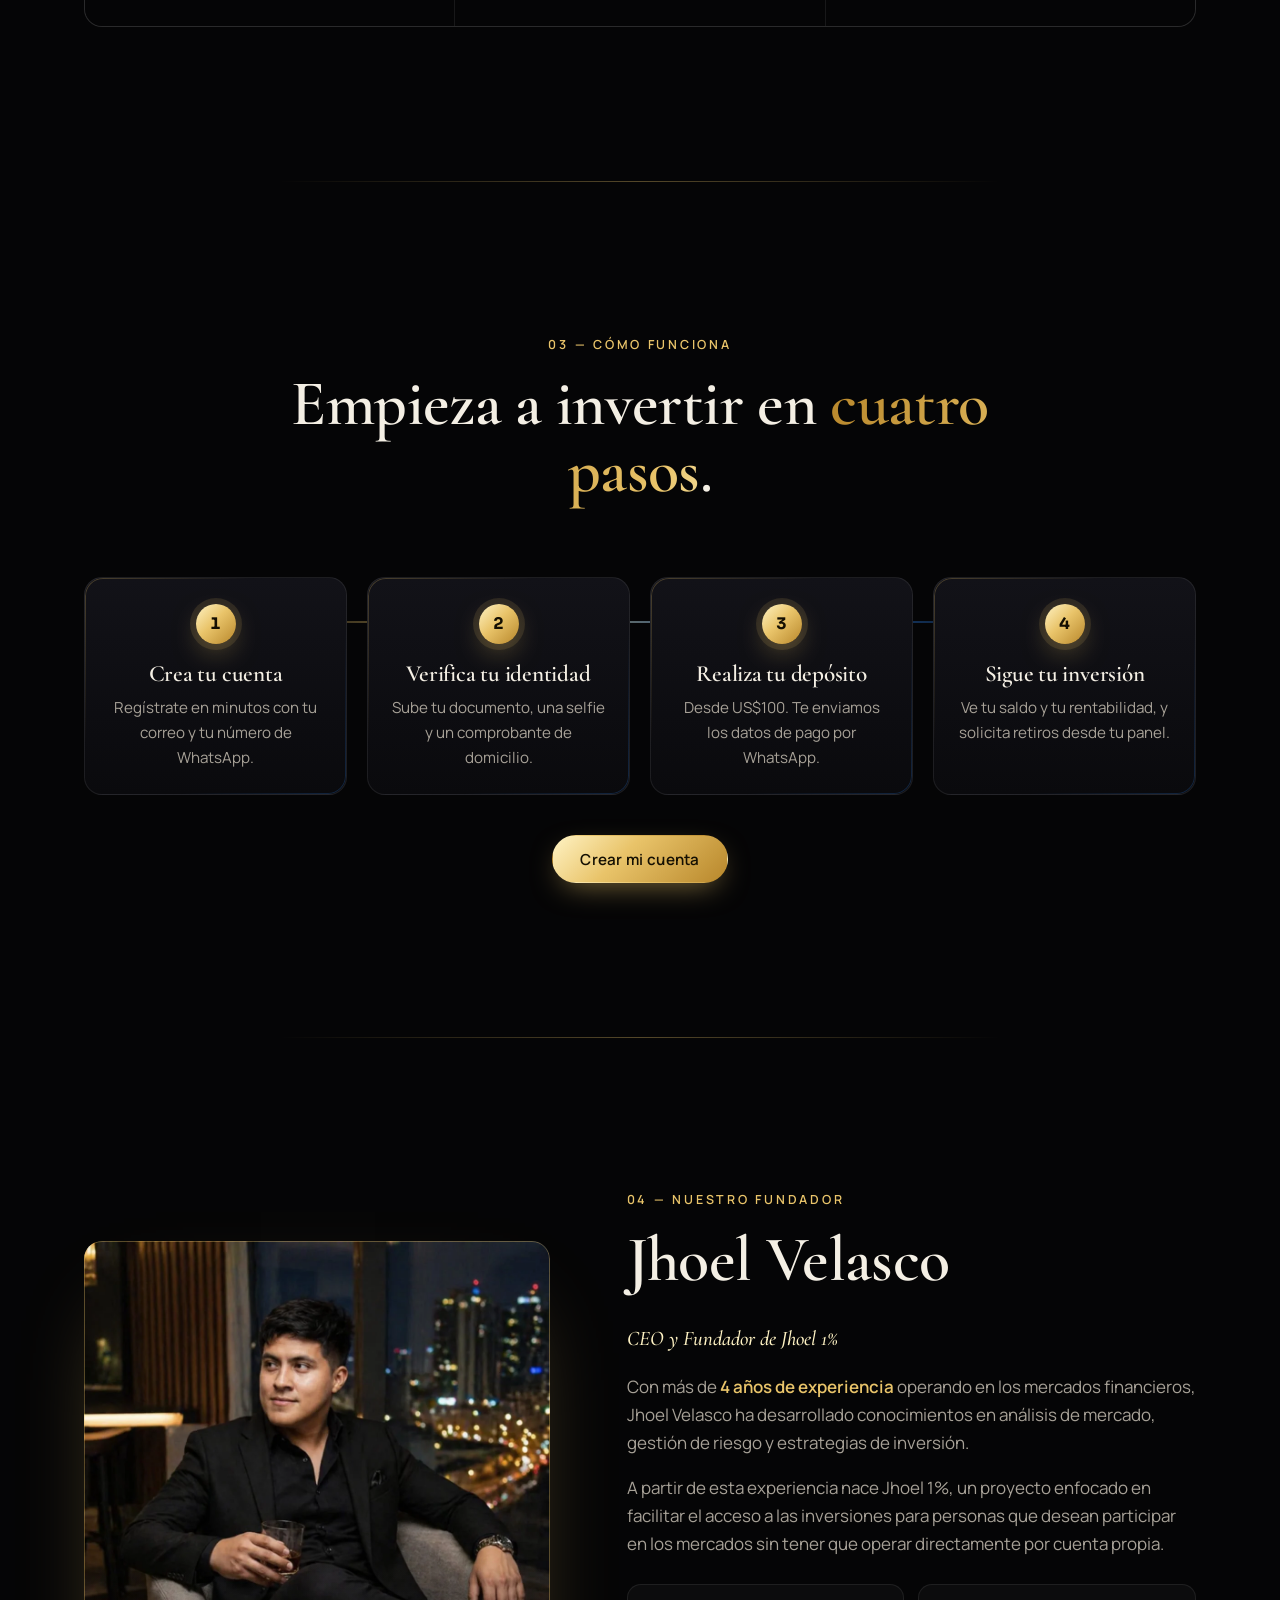
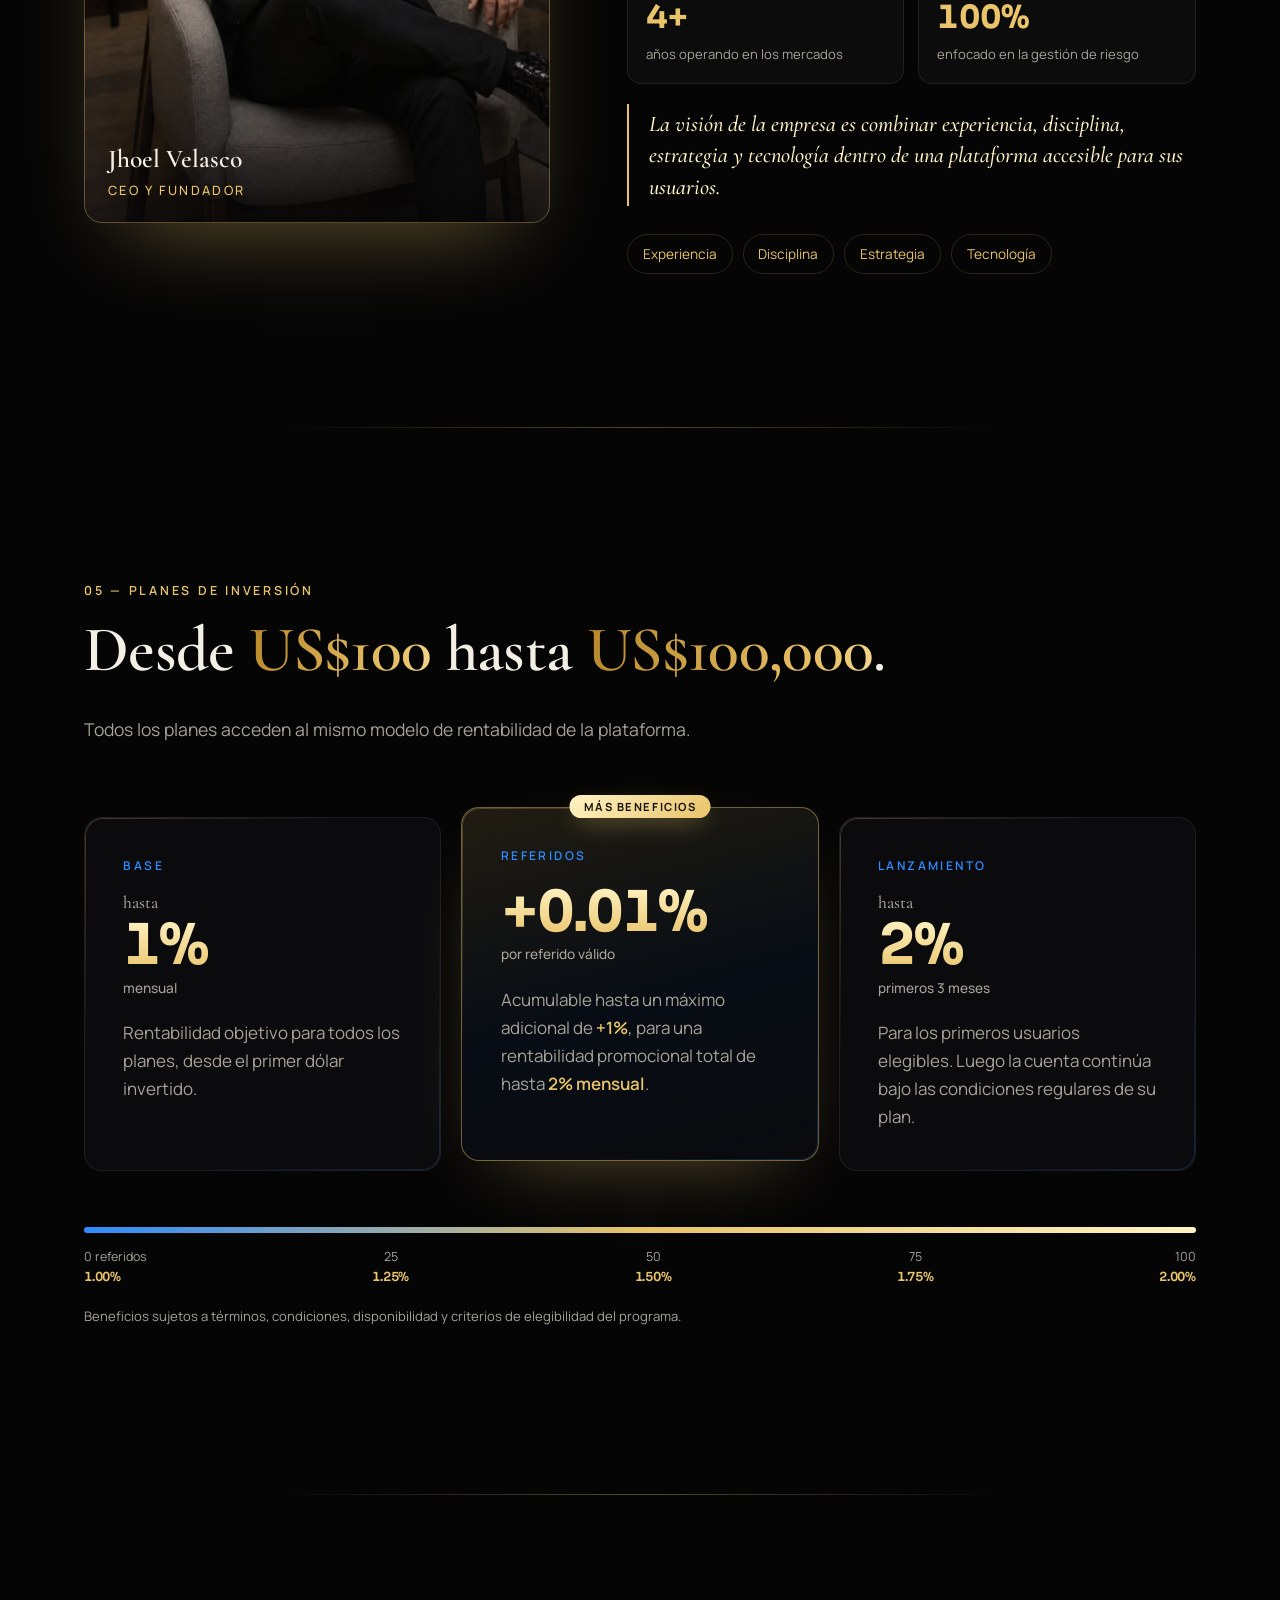
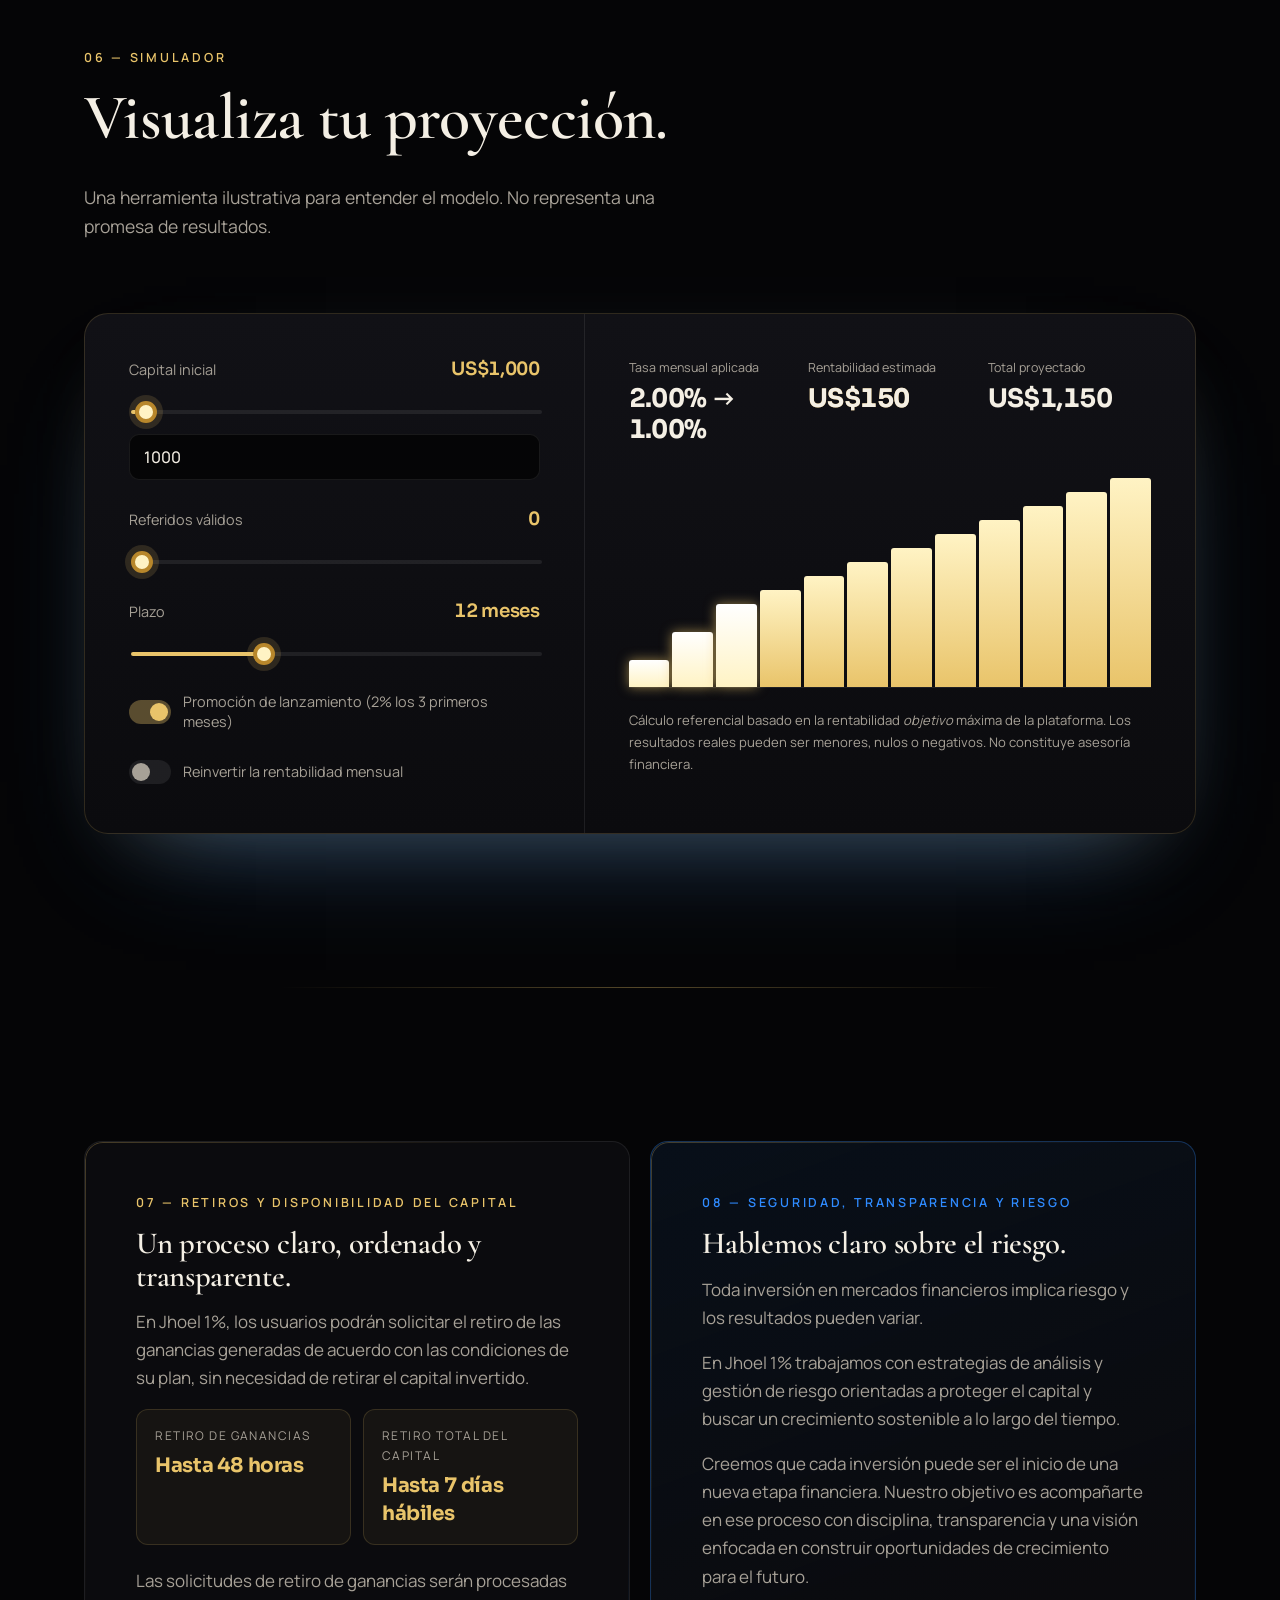
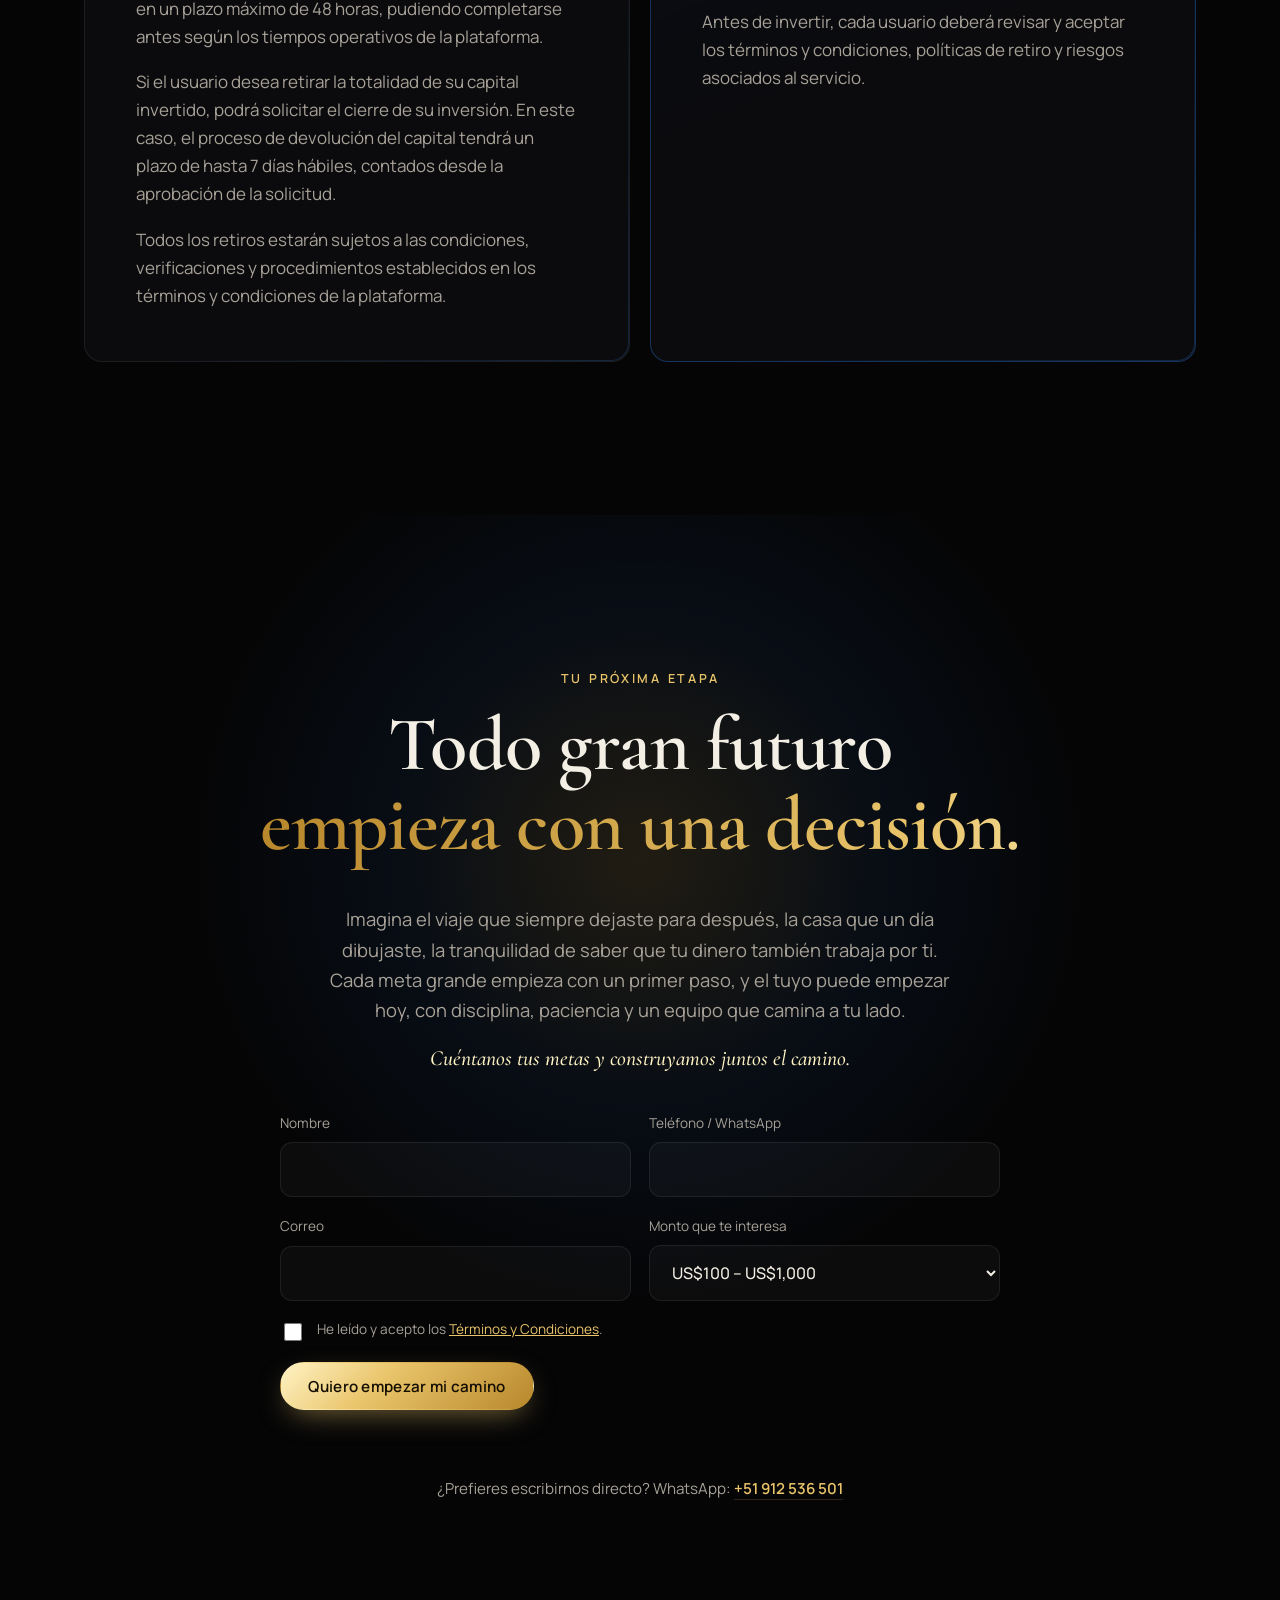
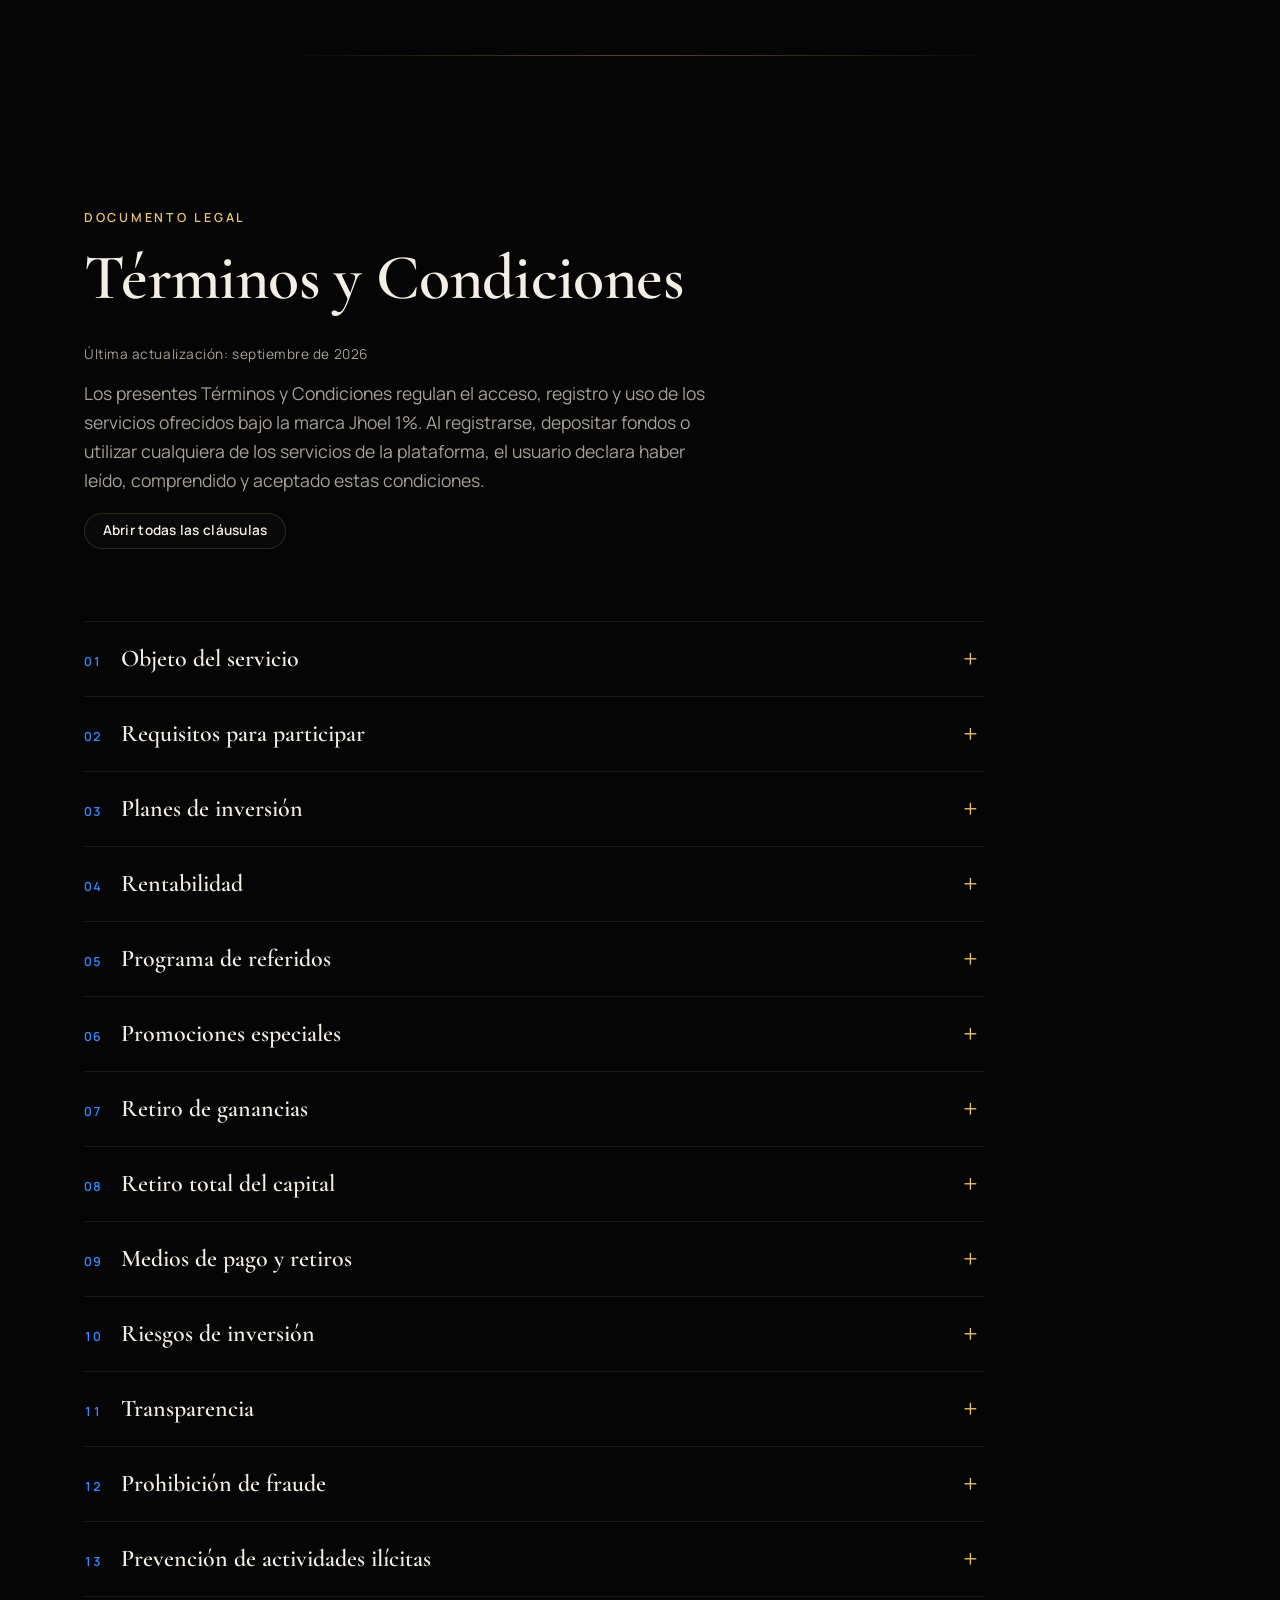
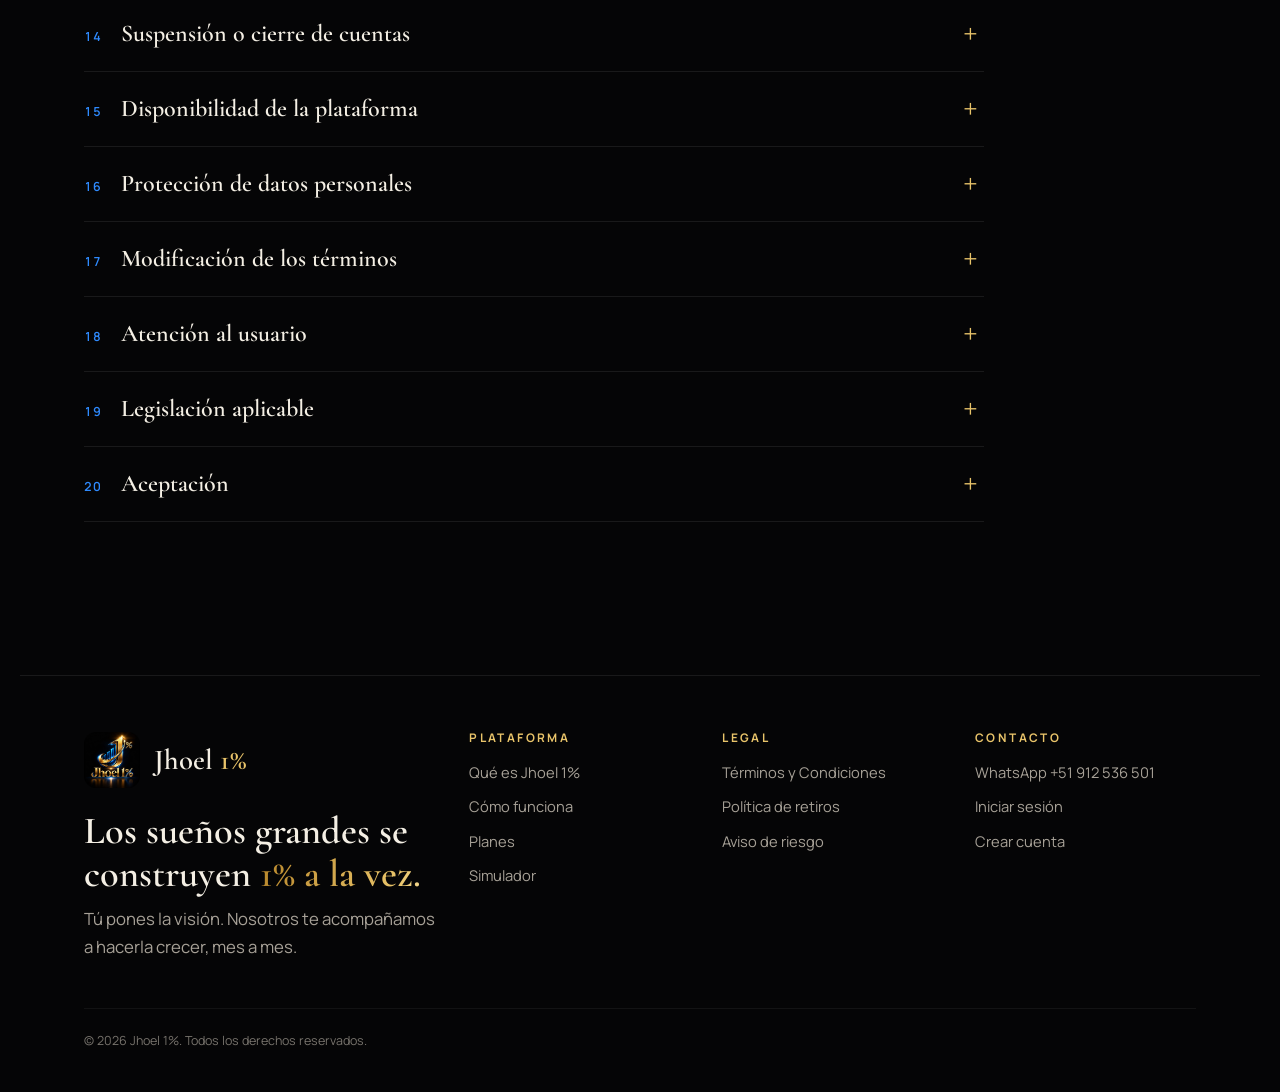
==== commit a9c17913: "Moneda 3D en el inicio y tipografía moderna para las cifras - hero3d.js: moneda dorada en 3D con el " ====
--- a/index.html
+++ b/index.html
@@ -12,8 +12,8 @@
   <link rel="icon" type="image/png" href="assets/img/favicon.png">
   <link rel="preconnect" href="https://fonts.googleapis.com">
   <link rel="preconnect" href="https://fonts.gstatic.com" crossorigin>
-  <link rel="stylesheet" href="https://fonts.googleapis.com/css2?family=Cormorant+Garamond:ital,wght@0,500;0,600;0,700;1,500&family=Manrope:wght@300;400;500;600;700&display=swap">
-  <link rel="stylesheet" href="styles.css?v=20261010">
+  <link rel="stylesheet" href="https://fonts.googleapis.com/css2?family=Cormorant+Garamond:ital,wght@0,500;0,600;0,700;1,500&family=Manrope:wght@300;400;500;600;700&family=Sora:wght@500;600;700&display=swap">
+  <link rel="stylesheet" href="styles.css?v=20261010b">
 </head>
 <body>
 
@@ -131,6 +131,7 @@
         <div class="hero__mark reveal" id="heroMark">
           <div class="hero__halo" aria-hidden="true"></div>
           <img src="assets/img/logo.webp" alt="Logotipo de Jhoel 1%" width="1254" height="1254">
+          <canvas class="hero__3d" id="coin3d" role="img" aria-label="Moneda dorada en 3D con el logotipo de Jhoel 1%"></canvas>
           <div class="chip-float chip-float--a" aria-hidden="true"><span class="chip-float__dot"></span><b>1%</b> mensual objetivo</div>
           <div class="chip-float chip-float--b" aria-hidden="true"><b>+0.01%</b> por referido</div>
           <div class="chip-float chip-float--c" aria-hidden="true"><b>2%</b> promoción de lanzamiento</div>
@@ -791,6 +792,8 @@
 
   <script src="lib/supabase.js?v=2.117.3" defer></script>
   <script src="config.js?v=20261009" defer></script>
-  <script src="main.js?v=20261010" defer></script>
+  <script src="main.js?v=20261010b" defer></script>
+  <script src="lib/three.min.js?v=r128" defer></script>
+  <script src="hero3d.js?v=20261010" defer></script>
 </body>
 </html>
--- a/styles.css
+++ b/styles.css
@@ -772,3 +772,33 @@
 .hero__inner { grid-template-columns: 1.25fr .75fr; }
 .hero__title { font-size: clamp(2.5rem, 4.9vw, 4.6rem); }
 @media (max-width: 900px) { .hero__inner { grid-template-columns: 1fr; } }
+
+/* ==========================================================================
+   Moneda 3D y tipografía de cifras
+   ========================================================================== */
+:root { --num: "Sora", "Manrope", system-ui, sans-serif; }
+
+.hero__3d { position: absolute; inset: -8%; width: 116%; height: 116%; z-index: 1; opacity: 0; transition: opacity 1s var(--ease); }
+.hero__mark.has-3d .hero__3d { opacity: 1; }
+.hero__mark.has-3d > img { opacity: 0; animation: none; }
+.hero__mark > img { transition: opacity .6s; }
+
+/* Cifras con letra moderna, de ancho fijo */
+.figure__num, .plan__rate strong, .field output, .sim__kpis strong, .chip-float b,
+.founder__stats strong, .term__value, .flow__n, .ladder__labels b {
+  font-family: var(--num);
+  font-variant-numeric: tabular-nums lining-nums;
+  letter-spacing: -.02em;
+}
+.figure__num { font-weight: 700; font-size: clamp(2.1rem, 3.8vw, 3.2rem); }
+.plan__rate strong { font-weight: 700; font-size: clamp(2.8rem, 4.4vw, 3.8rem); letter-spacing: -.035em; }
+.field output { font-weight: 600; font-size: 1.15rem; }
+.sim__kpis strong { font-weight: 700; font-size: clamp(1.3rem, 2vw, 1.75rem); }
+.chip-float b { font-weight: 700; font-size: .95rem; }
+.founder__stats strong { font-weight: 700; font-size: 2rem; }
+.term__value { font-weight: 700; font-size: 1.25rem; }
+.flow__n { font-weight: 700; font-size: 1rem; }
+.hero__3d {
+  -webkit-mask-image: radial-gradient(circle at 50% 50%, #000 52%, transparent 72%);
+  mask-image: radial-gradient(circle at 50% 50%, #000 52%, transparent 72%);
+}
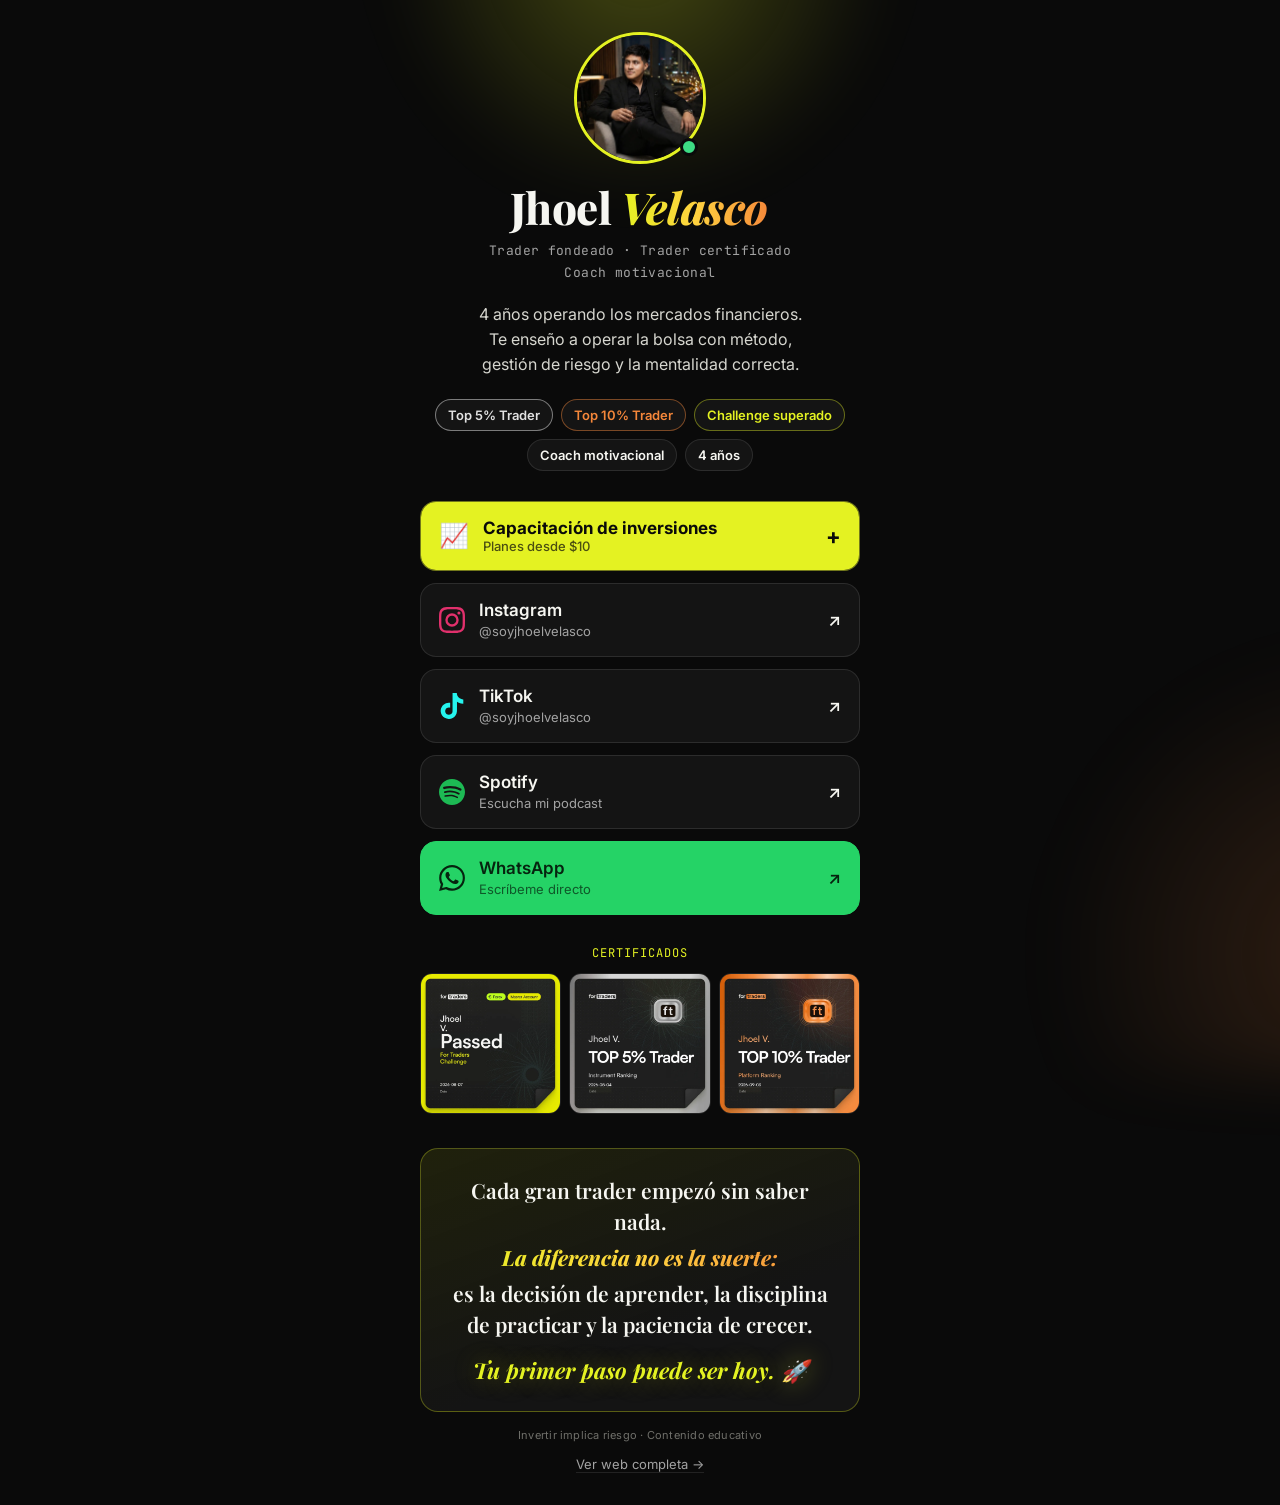
==== commit c71ec12d: "Hacer cada página autónoma para que se vea bien en cualquier equipo - Imágenes incrustadas en index." ====
--- a/index.html
+++ b/index.html
@@ -1,799 +1,236 @@
 <!doctype html>
-<html lang="es" class="no-js">
+<html lang="es">
 <head>
   <meta charset="utf-8">
   <meta name="viewport" content="width=device-width, initial-scale=1">
-  <title>Jhoel 1% — Plataforma de inversión</title>
-  <meta name="description" content="Jhoel 1% es una plataforma de inversión para participar en los mercados financieros sin operar directamente. Rentabilidad objetivo de hasta 1% mensual, gestión de riesgo y programa de referidos.">
-  <meta name="theme-color" content="#050506">
-  <meta property="og:title" content="Jhoel 1% — Plataforma de inversión">
-  <meta property="og:description" content="Tú aportas el capital. Nosotros gestionamos las operaciones bajo estrategias y controles de riesgo.">
-  <meta property="og:image" content="assets/img/logo.webp">
-  <link rel="icon" type="image/png" href="assets/img/favicon.png">
+  <title>Jhoel Velasco — Trader y Coach</title>
+  <meta name="description" content="Jhoel Velasco, trader fondeado y certificado, y coach motivacional. 4 años en los mercados. Contáctame por WhatsApp, Instagram o TikTok.">
+  <meta property="og:type" content="website">
+  <meta property="og:url" content="https://salmon-quail-992270.hostingersite.com/">
+  <meta property="og:title" content="Jhoel Velasco — Trader y Coach">
+  <meta property="og:description" content="Trader fondeado y certificado · Coach motivacional. Capacitaciones de inversión desde $10.">
+  <meta property="og:image" content="https://salmon-quail-992270.hostingersite.com/assets/img/jhoel-retrato.webp">
+  <meta name="theme-color" content="#0a0a0a">
+  <link rel="icon" href="data:image/svg+xml,%3Csvg xmlns='http://www.w3.org/2000/svg' viewBox='0 0 64 64'%3E%3Crect width='64' height='64' rx='14' fill='%230a0a0a'/%3E%3Ctext x='32' y='43' font-family='Arial' font-weight='700' font-size='30' text-anchor='middle' fill='%23e4f222'%3EJV%3C/text%3E%3C/svg%3E">
   <link rel="preconnect" href="https://fonts.googleapis.com">
   <link rel="preconnect" href="https://fonts.gstatic.com" crossorigin>
-  <link rel="stylesheet" href="https://fonts.googleapis.com/css2?family=Cormorant+Garamond:ital,wght@0,500;0,600;0,700;1,500&family=Manrope:wght@300;400;500;600;700&family=Sora:wght@500;600;700&display=swap">
-  <link rel="stylesheet" href="styles.css?v=20261010b">
+  <link href="https://fonts.googleapis.com/css2?family=Instrument+Serif:ital@0;1&family=Playfair+Display:ital,wght@0,600;0,800;1,700;1,800&family=Inter:wght@400;500;600;700&family=JetBrains+Mono:wght@400;500&display=swap" rel="stylesheet">
+  <style>
+    :root {
+      --bg: #0a0a0a; --card: #141414; --line: rgba(255,255,255,.1);
+      --ink: #f6f6f1; --mute: #a3a3a3; --accent: #e4f222; --orange: #f5873a; --up: #3ddc84;
+    }
+    * { box-sizing: border-box; }
+    body {
+      margin: 0; min-height: 100svh; background: var(--bg); color: var(--ink);
+      font-family: "Inter", system-ui, -apple-system, "Segoe UI", sans-serif;
+      display: grid; place-items: center; padding: 32px 16px;
+      -webkit-font-smoothing: antialiased; overflow-x: hidden;
+    }
+    body::before {
+      content: ""; position: fixed; inset: -20%; z-index: -1;
+      background:
+        radial-gradient(circle 420px at 50% 10%, rgba(228,242,34,.28), transparent 60%),
+        radial-gradient(circle 520px at 90% 90%, rgba(245,135,58,.16), transparent 60%);
+      filter: blur(30px);
+    }
+    a { color: inherit; text-decoration: none; }
+    em { font-family: "Instrument Serif", Georgia, serif; font-style: italic; font-weight: 400; color: var(--accent); }
+
+    .card { width: 100%; max-width: 440px; text-align: center; animation: rise .9s cubic-bezier(.2,.8,.2,1) both; }
+    @keyframes rise { from { opacity: 0; transform: translateY(24px); } to { opacity: 1; transform: none; } }
+
+    .avatar { position: relative; width: 132px; height: 132px; margin: 0 auto 20px; }
+    .avatar img { display: block; width: 100%; height: 100%; object-fit: cover; object-position: 40% 18%; border-radius: 50%; border: 3px solid var(--accent); }
+    .avatar .live { position: absolute; right: 8px; bottom: 8px; width: 18px; height: 18px; border-radius: 50%; background: var(--up); border: 3px solid var(--bg); }
+
+    h1 { margin: 0; font-family: "Playfair Display", Georgia, serif; font-size: 44px; line-height: 1.05; letter-spacing: -0.01em; font-weight: 800; }
+    h1 em {
+      font-family: "Playfair Display", Georgia, serif; font-style: italic; font-weight: 800;
+      background: linear-gradient(90deg, var(--accent), #ffd23f 50%, var(--orange)); -webkit-background-clip: text; background-clip: text; color: transparent;
+      padding-right: .06em;
+    }
+    .role { margin: 10px 0 0; line-height: 1.7; font-family: "JetBrains Mono", monospace; font-size: 13px; color: var(--mute); letter-spacing: .03em; }
+    .bio { margin: 18px auto 0; max-width: 34ch; font-size: 16px; line-height: 1.55; color: #d6d6cf; }
+
+    .chips { display: flex; justify-content: center; gap: 8px; margin: 22px 0 0; flex-wrap: wrap; }
+    .chip { font-size: 13px; font-weight: 600; padding: 7px 12px; border-radius: 999px; border: 1px solid var(--line); background: var(--card); }
+    .chip.lime { color: var(--accent); border-color: rgba(228,242,34,.4); }
+    .chip.orange { color: var(--orange); border-color: rgba(245,135,58,.45); }
+    .chip.silver { color: #e2e2e2; border-color: rgba(226,226,226,.5); }
+
+    .links { display: grid; gap: 12px; margin: 12px 0 0; }
+    .link {
+      display: flex; align-items: center; gap: 14px; padding: 16px 18px; border-radius: 16px;
+      background: var(--card); border: 1px solid var(--line); font-weight: 600; font-size: 17px;
+      transition: transform .2s, border-color .2s, background .2s;
+    }
+    .link:hover { transform: translateY(-3px); border-color: var(--brand); }
+    .link svg { width: 26px; height: 26px; fill: var(--brand); flex: none; }
+    .link span { flex: 1; text-align: left; }
+    .link small { color: var(--mute); font-weight: 400; font-size: 13px; }
+    .link.wa { --brand: #25d366; background: #25d366; color: #06230f; border-color: #25d366; }
+    .link.wa svg { fill: #06230f; }
+    .link.wa small { color: rgba(6,35,15,.7); }
+    .link.wa:hover { box-shadow: 0 12px 34px rgba(37,211,102,.35); }
+    .link.ig { --brand: #e1306c; }
+    .link.tt { --brand: #25f4ee; }
+    .link.sp { --brand: #1db954; }
+
+    .certs { display: grid; grid-template-columns: repeat(3, 1fr); gap: 8px; margin: 30px 0 0; }
+    .certs img { display: block; width: 100%; height: auto; aspect-ratio: 1; object-fit: cover; border-radius: 12px; border: 1px solid var(--line); }
+    .certs-label { margin: 30px 0 0; font-family: "JetBrains Mono", monospace; font-size: 12px; color: var(--accent); letter-spacing: .08em; text-transform: uppercase; }
+    .certs-label + .certs { margin-top: 12px; }
+
+    .closing { margin: 34px 0 0; padding: 26px 22px; border-radius: 18px; border: 1px solid rgba(228,242,34,.3); background: linear-gradient(160deg, rgba(228,242,34,.1), var(--card) 65%); }
+    .closing-quote { margin: 0; font-family: "Playfair Display", Georgia, serif; font-size: 21px; line-height: 1.45; font-weight: 600; }
+    .closing-quote em {
+      display: block; margin: 6px 0; font-family: "Playfair Display", Georgia, serif; font-style: italic; font-weight: 800; font-size: 1em; line-height: inherit;
+      background: linear-gradient(90deg, var(--accent), #ffd23f 50%, var(--orange)); -webkit-background-clip: text; background-clip: text; color: transparent;
+    }
+    .closing-cta { margin: 16px 0 0; font-family: "Playfair Display", Georgia, serif; font-style: italic; font-weight: 700; font-size: 22px; color: var(--accent); text-shadow: 0 0 24px rgba(228,242,34,.35); }
+    .disclaimer { margin: 16px auto 0; font-size: 11px; color: #6f6f6a; letter-spacing: .02em; }
+    .full { display: inline-block; margin-top: 14px; font-size: 13px; color: var(--mute); border-bottom: 1px solid var(--line); }
+    .full:hover { color: var(--accent); }
+    /* Capacitación de inversiones */
+    .train { margin: 30px 0 0; text-align: left; border-radius: 16px; border: 1px solid rgba(228,242,34,.45); background: var(--card); overflow: hidden; }
+    .train summary {
+      list-style: none; cursor: pointer;
+      display: flex; align-items: center; gap: 14px; padding: 16px 18px;
+      background: var(--accent); color: #0a0a0a; font-weight: 700; font-size: 17px;
+      transition: box-shadow .2s;
+    }
+    .train summary::-webkit-details-marker { display: none; }
+    .train summary:hover { box-shadow: inset 0 0 0 999px rgba(0,0,0,.06); }
+    .train summary .ico { font-size: 24px; line-height: 1; }
+    .train summary .ttl { flex: 1; }
+    .train summary small { display: block; font-weight: 500; font-size: 13px; color: rgba(10,10,10,.7); }
+    .train summary .chev { font-size: 22px; transition: transform .3s; }
+    .train[open] summary .chev { transform: rotate(45deg); }
+    .train-body { padding: 18px; }
+    .train-intro { margin: 0 0 16px; font-size: 15px; line-height: 1.55; color: #d6d6cf; }
+    .plan { border: 1px solid var(--line); border-radius: 14px; padding: 16px; margin: 0 0 12px; background: #0f0f0f; }
+    .plan.vip { border-color: rgba(245,135,58,.55); background: linear-gradient(160deg, rgba(245,135,58,.12), #0f0f0f 60%); }
+    .plan-head { display: flex; align-items: baseline; justify-content: space-between; gap: 10px; flex-wrap: wrap; }
+    .plan-price { font-size: 26px; font-weight: 700; letter-spacing: -0.03em; }
+    .plan-price b { color: var(--accent); font-weight: 700; }
+    .plan.vip .plan-price b { color: var(--orange); }
+    .plan-tag { font-family: "JetBrains Mono", monospace; font-size: 12px; color: var(--mute); }
+    .plan h3 { margin: 6px 0 6px; font-size: 17px; }
+    .plan p { margin: 0 0 14px; font-size: 14.5px; line-height: 1.55; color: #cfcfc8; }
+    .plan-btn { display: inline-flex; align-items: center; gap: 8px; padding: 10px 14px; border-radius: 999px; background: #25d366; color: #06230f; font-weight: 700; font-size: 14px; transition: transform .2s; }
+    .plan-btn:hover { transform: translateY(-2px); }
+    .plan.vip .plan-btn { background: var(--orange); color: #1a0d03; }
+    .train-warn { margin: 6px 0 0; padding: 12px 14px; border-radius: 12px; background: rgba(255,90,90,.08); border: 1px solid rgba(255,90,90,.3); font-size: 13px; line-height: 1.5; color: #e6c9c9; }
+    .certs img { cursor: zoom-in; transition: transform .2s; }
+    .certs img:hover { transform: translateY(-3px); }
+    .zoom { position: fixed; inset: 0; z-index: 100; display: none; place-items: center; padding: 20px; background: rgba(0,0,0,.88); cursor: zoom-out; }
+    .zoom.open { display: grid; animation: rise .3s ease both; }
+    .zoom img { max-width: min(92vw, 640px); max-height: 86vh; width: auto; height: auto; border-radius: 16px; box-shadow: 0 30px 80px rgba(0,0,0,.6); }
+    .zoom-x { position: absolute; top: 16px; right: 20px; font-size: 34px; line-height: 1; color: #fff; }
+  </style>
 </head>
 <body>
-
-  <!-- Splash: se oculta por JS y, como red de seguridad, por CSS a los 4.5s -->
-  <div class="splash" id="splash" aria-hidden="true">
-    <img src="assets/img/logo.webp" alt="" width="160" height="160">
-    <div class="splash__bar"><span></span></div>
-  </div>
-
-  <div class="cursor-glow" aria-hidden="true"></div>
-
-  <header class="nav" id="nav">
-    <a href="#inicio" class="nav__brand" aria-label="Jhoel 1% — inicio">
-      <img src="assets/img/logo.webp" alt="" width="40" height="40">
-      <span class="notranslate" translate="no">Jhoel <em>1%</em></span>
-    </a>
-    <nav class="nav__links" id="navLinks" aria-label="Principal">
-      <a href="#que-es">Qué es</a>
-      <a href="#pilares">Por qué</a>
-      <a href="#fundador">Fundador</a>
-      <a href="#planes">Planes</a>
-      <a href="#simulador">Simulador</a>
-      <a href="#retiros">Retiros</a>
-      <a href="#terminos">Términos</a>
-      <button type="button" class="btn btn--gold btn--sm nav__mobile-cta" data-auth="register">Crear cuenta</button>
+  <main class="card">
+    <div class="avatar">
+      <img src="[data-uri]" alt="Jhoel Velasco" width="1024" height="1280">
+      <span class="live" aria-hidden="true"></span>
+    </div>
+
+    <h1>Jhoel <em>Velasco</em></h1>
+    <p class="role">Trader fondeado · Trader certificado<br>Coach motivacional</p>
+    <p class="bio">4 años operando los mercados financieros. Te enseño a operar la bolsa con método, gestión de riesgo y la mentalidad correcta.</p>
+
+    <div class="chips">
+      <span class="chip silver">Top 5% Trader</span>
+      <span class="chip orange">Top 10% Trader</span>
+      <span class="chip lime">Challenge superado</span>
+      <span class="chip">Coach motivacional</span>
+      <span class="chip">4 años</span>
+    </div>
+
+    <details class="train">
+      <summary>
+        <span class="ico" aria-hidden="true">📈</span>
+        <span class="ttl">Capacitación de inversiones<small>Planes desde $10</small></span>
+        <span class="chev" aria-hidden="true">+</span>
+      </summary>
+      <div class="train-body">
+        <p class="train-intro">Aprende conceptos fundamentales sobre inversiones mediante una capacitación adaptada al nivel de profundidad que necesites.</p>
+
+        <article class="plan">
+          <div class="plan-head"><span class="plan-price">💰 <b>$10</b></span><span class="plan-tag">45 minutos</span></div>
+          <h3>Capacitación básica</h3>
+          <p>Introducción y teoría básica sobre inversiones, conceptos esenciales y funcionamiento general.</p>
+          <a class="plan-btn" href="https://wa.me/51912536501?text=Hola%20Jhoel%2C%20quiero%20la%20Capacitaci%C3%B3n%20b%C3%A1sica%20%28%2410%20-%2045%20minutos%29" target="_blank" rel="noopener">Reservar →</a>
+        </article>
+
+        <article class="plan">
+          <div class="plan-head"><span class="plan-price">📊 <b>$20</b></span><span class="plan-tag">1 hora 30 minutos</span></div>
+          <h3>Capacitación intermedia</h3>
+          <p>Explicación más detallada del tema, estrategias, gestión del riesgo y resolución de dudas. Además, aprenderás cómo capitalizarte con capital externo de manera profesional: qué son las firmas de fondeo, cómo funcionan sus evaluaciones y qué reglas debes cumplir para operar una cuenta fondeada.</p>
+          <a class="plan-btn" href="https://wa.me/51912536501?text=Hola%20Jhoel%2C%20quiero%20la%20Capacitaci%C3%B3n%20intermedia%20%28%2420%20-%201%20hora%2030%20minutos%29" target="_blank" rel="noopener">Reservar →</a>
+        </article>
+
+        <article class="plan vip">
+          <div class="plan-head"><span class="plan-price">👑 <b>$30</b></span><span class="plan-tag">sin límite de tiempo</span></div>
+          <h3>Capacitación completa VIP</h3>
+          <p>Acceso a demostraciones prácticas de resultados, explicación de las operaciones y acceso a un grupo VIP donde compartiré las inversiones que realizo para que puedas analizarlas y seguirlas bajo tu propia decisión. <strong>Crecerás de la mano conmigo:</strong> verás cada una de mis inversiones, por qué entro y por qué salgo, para que aprendas a operar como un profesional.</p>
+          <a class="plan-btn" href="https://wa.me/51912536501?text=Hola%20Jhoel%2C%20quiero%20la%20Capacitaci%C3%B3n%20completa%20VIP%20sin%20l%C3%ADmite%20de%20tiempo%20%28%2430%29" target="_blank" rel="noopener">Unirme al VIP →</a>
+        </article>
+
+        <p class="train-warn">⚠️ <strong>Importante:</strong> Toda inversión implica riesgo. Los resultados anteriores no garantizan ganancias futuras ni se pueden asegurar beneficios.</p>
+      </div>
+    </details>
+
+    <nav class="links" aria-label="Contacto">
+      <a class="link ig" href="https://www.instagram.com/soyjhoelvelasco/" target="_blank" rel="noopener">
+        <svg viewBox="0 0 24 24" aria-hidden="true"><path d="M12 2.16c3.2 0 3.58.01 4.85.07 3.25.15 4.77 1.69 4.92 4.92.06 1.27.07 1.65.07 4.85s-.01 3.58-.07 4.85c-.15 3.23-1.66 4.77-4.92 4.92-1.27.06-1.65.07-4.85.07s-3.58-.01-4.85-.07c-3.26-.15-4.77-1.7-4.92-4.92-.06-1.27-.07-1.65-.07-4.85s.01-3.58.07-4.85C2.38 3.92 3.9 2.38 7.15 2.23 8.42 2.17 8.8 2.16 12 2.16M12 0C8.74 0 8.33.01 7.05.07 2.7.27.27 2.69.07 7.05.01 8.33 0 8.74 0 12s.01 3.67.07 4.95c.2 4.36 2.62 6.78 6.98 6.98 1.28.06 1.69.07 4.95.07s3.67-.01 4.95-.07c4.35-.2 6.78-2.62 6.98-6.98.06-1.28.07-1.69.07-4.95s-.01-3.67-.07-4.95c-.2-4.35-2.62-6.78-6.98-6.98C15.67.01 15.26 0 12 0m0 5.84a6.16 6.16 0 1 0 0 12.32 6.16 6.16 0 0 0 0-12.32M12 16a4 4 0 1 1 0-8 4 4 0 0 1 0 8m6.4-11.85a1.44 1.44 0 1 0 0 2.88 1.44 1.44 0 0 0 0-2.88"/></svg>
+        <span>Instagram<br><small>@soyjhoelvelasco</small></span>
+        ↗
+      </a>
+      <a class="link tt" href="https://www.tiktok.com/@soyjhoelvelasco" target="_blank" rel="noopener">
+        <svg viewBox="0 0 24 24" aria-hidden="true"><path d="M12.53.02C13.84 0 15.14.01 16.44 0c.08 1.53.63 3.09 1.75 4.17 1.12 1.11 2.7 1.62 4.24 1.79v4.03a10.7 10.7 0 0 1-4.2-.97c-.57-.26-1.1-.59-1.62-.93-.01 2.92.01 5.84-.02 8.75-.08 1.4-.54 2.79-1.35 3.94-1.31 1.92-3.58 3.17-5.91 3.21-1.43.08-2.86-.31-4.08-1.03-2.02-1.19-3.44-3.37-3.65-5.71-.02-.5-.03-1-.01-1.49.18-1.9 1.12-3.72 2.58-4.96 1.66-1.44 3.98-2.13 6.15-1.72.02 1.48-.04 2.96-.04 4.44-.99-.32-2.15-.23-3.02.37a3.5 3.5 0 0 0-1.36 1.75c-.21.51-.15 1.07-.14 1.61.24 1.64 1.82 3.02 3.5 2.87 1.12-.01 2.19-.66 2.77-1.61.19-.33.4-.67.41-1.06.1-1.79.06-3.57.07-5.36.01-4.03-.01-8.05.02-12.07"/></svg>
+        <span>TikTok<br><small>@soyjhoelvelasco</small></span>
+        ↗
+      </a>
+      <a class="link sp" href="https://open.spotify.com/show/5FRU75pXhW3gdpHdP3Ju7o" target="_blank" rel="noopener">
+        <svg viewBox="0 0 24 24" aria-hidden="true"><path d="M12 0C5.4 0 0 5.4 0 12s5.4 12 12 12 12-5.4 12-12S18.66 0 12 0m5.52 17.34c-.24.36-.66.48-1.02.24-2.82-1.74-6.36-2.1-10.56-1.14-.42.12-.78-.18-.9-.54-.12-.42.18-.78.54-.9 4.56-1.02 8.52-.6 11.64 1.32.42.18.48.66.3 1.02m1.44-3.3c-.3.42-.84.6-1.26.3-3.24-1.98-8.16-2.58-11.94-1.38-.48.12-1.02-.12-1.14-.6s.12-1.02.6-1.14c4.38-1.32 9.78-.66 13.5 1.62.36.18.54.78.24 1.2m.12-3.36C15.24 8.4 8.82 8.16 5.16 9.3c-.6.18-1.2-.18-1.38-.72-.18-.6.18-1.2.72-1.38 4.26-1.26 11.28-1.02 15.72 1.62.54.3.72 1.02.42 1.56-.3.42-1.02.6-1.56.3"/></svg>
+        <span>Spotify<br><small>Escucha mi podcast</small></span>
+        ↗
+      </a>
+      <a class="link wa" href="https://wa.me/51912536501?text=Hola%20Jhoel%2C%20quiero%20aprender%20m%C3%A1s%20sobre%20inversiones" target="_blank" rel="noopener">
+        <svg viewBox="0 0 24 24" aria-hidden="true"><path d="M17.47 14.38c-.3-.15-1.76-.87-2.03-.97-.27-.1-.47-.15-.67.15-.2.3-.77.97-.94 1.17-.17.2-.35.22-.64.07-.3-.15-1.26-.46-2.4-1.48-.89-.79-1.49-1.77-1.66-2.07-.17-.3-.02-.46.13-.61.13-.13.3-.35.45-.52.15-.17.2-.3.3-.5.1-.2.05-.37-.02-.52-.08-.15-.67-1.62-.92-2.22-.24-.58-.49-.5-.67-.51h-.57c-.2 0-.52.07-.8.37-.27.3-1.04 1.02-1.04 2.48s1.07 2.88 1.21 3.08c.15.2 2.1 3.2 5.08 4.49.71.31 1.26.49 1.7.63.71.23 1.36.2 1.87.12.57-.09 1.76-.72 2-1.41.25-.7.25-1.29.17-1.41-.07-.13-.27-.2-.57-.35M12.05 21.8h-.01a9.87 9.87 0 0 1-5.03-1.38l-.36-.21-3.74.98 1-3.65-.24-.37a9.86 9.86 0 0 1-1.51-5.26c0-5.45 4.44-9.88 9.9-9.88 2.64 0 5.12 1.03 6.99 2.9a9.82 9.82 0 0 1 2.89 6.99c0 5.45-4.44 9.88-9.89 9.88m8.41-18.3A11.81 11.81 0 0 0 12.05 0C5.5 0 .16 5.34.16 11.89c0 2.1.55 4.14 1.59 5.95L.06 24l6.3-1.65a11.88 11.88 0 0 0 5.68 1.45h.01c6.55 0 11.89-5.34 11.89-11.89 0-3.18-1.24-6.16-3.48-8.41"/></svg>
+        <span>WhatsApp<br><small>Escríbeme directo</small></span>
+        ↗
+      </a>
     </nav>
-    <div class="nav__actions">
-      <div class="lang" id="lang">
-        <button type="button" class="lang__btn" id="langBtn" aria-haspopup="listbox" aria-expanded="false" aria-label="Cambiar idioma">
-          <svg viewBox="0 0 24 24" width="18" height="18" aria-hidden="true"><path fill="none" stroke="currentColor" stroke-width="1.6" d="M12 3a9 9 0 1 0 0 18 9 9 0 0 0 0-18Zm-9 9h18M12 3c2.5 2.6 3.8 5.6 3.8 9s-1.3 6.4-3.8 9c-2.5-2.6-3.8-5.6-3.8-9S9.5 5.6 12 3Z"/></svg>
-          <span class="lang__code notranslate" id="langCode" translate="no">ES</span>
-        </button>
-        <ul class="lang__menu notranslate" id="langMenu" role="listbox" aria-label="Idiomas" translate="no" hidden>
-          <li><button type="button" data-lang="es" role="option">🇪🇸 Español</button></li>
-          <li><button type="button" data-lang="en" role="option">🇺🇸 English</button></li>
-          <li><button type="button" data-lang="pt" role="option">🇧🇷 Português</button></li>
-          <li><button type="button" data-lang="fr" role="option">🇫🇷 Français</button></li>
-          <li><button type="button" data-lang="de" role="option">🇩🇪 Deutsch</button></li>
-          <li><button type="button" data-lang="it" role="option">🇮🇹 Italiano</button></li>
-          <li><button type="button" data-lang="nl" role="option">🇳🇱 Nederlands</button></li>
-          <li><button type="button" data-lang="pl" role="option">🇵🇱 Polski</button></li>
-          <li><button type="button" data-lang="ru" role="option">🇷🇺 Русский</button></li>
-          <li><button type="button" data-lang="tr" role="option">🇹🇷 Türkçe</button></li>
-          <li><button type="button" data-lang="ar" role="option">🇸🇦 العربية</button></li>
-          <li><button type="button" data-lang="hi" role="option">🇮🇳 हिन्दी</button></li>
-          <li><button type="button" data-lang="zh-CN" role="option">🇨🇳 中文</button></li>
-          <li><button type="button" data-lang="ja" role="option">🇯🇵 日本語</button></li>
-          <li><button type="button" data-lang="ko" role="option">🇰🇷 한국어</button></li>
-          <li><button type="button" data-lang="id" role="option">🇮🇩 Bahasa Indonesia</button></li>
-          <li><button type="button" data-lang="vi" role="option">🇻🇳 Tiếng Việt</button></li>
-        </ul>
-      </div>
-      <button type="button" class="btn btn--ghost btn--sm" data-auth="login">Iniciar sesión</button>
-      <button type="button" class="btn btn--gold btn--sm nav__register" data-auth="register">Registrarse</button>
-    </div>
-    <button class="nav__toggle" id="navToggle" aria-label="Abrir menú" aria-expanded="false" aria-controls="navLinks">
-      <span></span><span></span>
-    </button>
-  </header>
-
-  <main>
-
-    <!-- HERO -->
-    <section class="hero" id="inicio">
-      <canvas class="hero__particles" id="heroParticles" aria-hidden="true"></canvas>
-      <svg class="hero__bars" viewBox="0 0 600 300" preserveAspectRatio="none" aria-hidden="true">
-        <defs>
-          <linearGradient id="barGrad" x1="0" y1="0" x2="0" y2="1">
-            <stop offset="0" stop-color="#2f8bff" stop-opacity=".55"/>
-            <stop offset="1" stop-color="#2f8bff" stop-opacity="0"/>
-          </linearGradient>
-          <linearGradient id="lineGrad" x1="0" y1="0" x2="1" y2="0">
-            <stop offset="0" stop-color="#b8872b" stop-opacity="0"/>
-            <stop offset=".6" stop-color="#e9c46a"/>
-            <stop offset="1" stop-color="#fff3c4"/>
-          </linearGradient>
-        </defs>
-        <g class="bars">
-          <rect x="40"  y="240" width="34" height="60"  fill="url(#barGrad)"/>
-          <rect x="110" y="215" width="34" height="85"  fill="url(#barGrad)"/>
-          <rect x="180" y="200" width="34" height="100" fill="url(#barGrad)"/>
-          <rect x="250" y="170" width="34" height="130" fill="url(#barGrad)"/>
-          <rect x="320" y="150" width="34" height="150" fill="url(#barGrad)"/>
-          <rect x="390" y="115" width="34" height="185" fill="url(#barGrad)"/>
-          <rect x="460" y="85"  width="34" height="215" fill="url(#barGrad)"/>
-          <rect x="530" y="45"  width="34" height="255" fill="url(#barGrad)"/>
-        </g>
-        <path class="hero__line" d="M0 280 C 120 270, 200 240, 290 200 S 470 110, 600 20" fill="none" stroke="url(#lineGrad)" stroke-width="2.5"/>
-      </svg>
-
-      <div class="hero__inner">
-        <div class="hero__copy">
-          <p class="eyebrow reveal">Plataforma de inversión</p>
-          <h1 class="hero__title reveal">
-            Tú aportas el capital.<br>
-            <span class="gold-text">Nosotros gestionamos</span><br>
-            el riesgo.
-          </h1>
-          <p class="hero__lead reveal">
-            Participa en los mercados financieros sin operar directamente ni necesitar
-            conocimientos avanzados. Rentabilidad objetivo de <strong>hasta 1% mensual</strong>,
-            ampliable con nuestro programa de referidos.
-          </p>
-          <div class="hero__cta reveal">
-            <a href="#simulador" class="btn btn--gold">Simular mi inversión</a>
-            <a href="#que-es" class="btn btn--ghost">Conocer la plataforma</a>
-          </div>
-          <ul class="trust-row reveal" aria-label="Datos clave">
-            <li><svg viewBox="0 0 24 24" aria-hidden="true"><path d="M12 3 4 6v6c0 4.5 3.4 8.3 8 9 4.6-.7 8-4.5 8-9V6l-8-3Zm-3 9 2 2 4-4"/></svg>Verificación de identidad</li>
-            <li><svg viewBox="0 0 24 24" aria-hidden="true"><path d="M12 7v5l3 2M21 12a9 9 0 1 1-18 0 9 9 0 0 1 18 0Z"/></svg>Retiro de ganancias en 48 h</li>
-            <li><svg viewBox="0 0 24 24" aria-hidden="true"><path d="M4 19 10 13l4 4 6-8M14 9h6v6"/></svg>Desde US$100</li>
-          </ul>
-        </div>
-
-        <div class="hero__mark reveal" id="heroMark">
-          <div class="hero__halo" aria-hidden="true"></div>
-          <img src="assets/img/logo.webp" alt="Logotipo de Jhoel 1%" width="1254" height="1254">
-          <canvas class="hero__3d" id="coin3d" role="img" aria-label="Moneda dorada en 3D con el logotipo de Jhoel 1%"></canvas>
-          <div class="chip-float chip-float--a" aria-hidden="true"><span class="chip-float__dot"></span><b>1%</b> mensual objetivo</div>
-          <div class="chip-float chip-float--b" aria-hidden="true"><b>+0.01%</b> por referido</div>
-          <div class="chip-float chip-float--c" aria-hidden="true"><b>2%</b> promoción de lanzamiento</div>
-        </div>
-      </div>
-
-      <a href="#cifras" class="hero__scroll" aria-label="Bajar">
-        <span></span>
-      </a>
-    </section>
-
-    <!-- CIFRAS -->
-    <section class="figures" id="cifras" aria-label="Cifras clave">
-      <div class="figure reveal">
-        <span class="figure__num"><span data-count="1" data-decimals="0">1</span>%</span>
-        <span class="figure__label">Rentabilidad objetivo base mensual</span>
-      </div>
-      <div class="figure reveal">
-        <span class="figure__num">+<span data-count="0.01" data-decimals="2">0.01</span>%</span>
-        <span class="figure__label">Por cada referido válido</span>
-      </div>
-      <div class="figure reveal">
-        <span class="figure__num"><span data-count="2" data-decimals="0">2</span>%</span>
-        <span class="figure__label">Tope promocional mensual</span>
-      </div>
-      <div class="figure reveal">
-        <span class="figure__num">$<span data-count="100" data-decimals="0">100</span></span>
-        <span class="figure__label">Inversión mínima (hasta US$100,000)</span>
-      </div>
-    </section>
-
-    <div class="ticker" aria-hidden="true">
-      <div class="ticker__track">
-        <span>Transparencia</span><i>✦</i><span>Gestión profesional</span><i>✦</i><span>Accesibilidad</span><i>✦</i><span>Gestión de riesgo</span><i>✦</i><span>Programa de referidos</span><i>✦</i><span>Retiros ordenados</span><i>✦</i>
-        <span>Transparencia</span><i>✦</i><span>Gestión profesional</span><i>✦</i><span>Accesibilidad</span><i>✦</i><span>Gestión de riesgo</span><i>✦</i><span>Programa de referidos</span><i>✦</i><span>Retiros ordenados</span><i>✦</i>
-      </div>
-    </div>
-
-    <!-- QUÉ ES -->
-    <section class="section about" id="que-es">
-      <div class="section__head">
-        <p class="eyebrow reveal">01 — ¿Qué es Jhoel 1%?</p>
-        <h2 class="reveal">Una forma más sencilla de estar en los mercados.</h2>
-      </div>
-      <div class="about__grid">
-        <div class="about__text">
-          <p class="reveal">
-            Jhoel 1% es una plataforma de inversión creada para personas que desean participar
-            en los mercados financieros sin necesidad de operar directamente ni contar con
-            conocimientos avanzados.
-          </p>
-          <p class="reveal">
-            Nuestro objetivo es administrar el capital mediante estrategias de inversión y
-            gestión de riesgo, buscando generar una rentabilidad mensual para nuestros usuarios
-            de manera clara, accesible y responsable.
-          </p>
-        </div>
-        <aside class="mission reveal">
-          <p class="eyebrow">Nuestra misión</p>
-          <p class="mission__quote">
-            “Una alternativa moderna frente a los productos tradicionales de ahorro e inversión.”
-          </p>
-          <p>
-            Acercamos las oportunidades de los mercados financieros a más personas mediante un
-            sistema sencillo, transparente y orientado al crecimiento a mediano y largo plazo.
-            Construimos una comunidad basada en la confianza, la educación financiera, la
-            disciplina y una adecuada gestión del riesgo.
-          </p>
-        </aside>
-      </div>
-    </section>
-
-    <!-- PILARES -->
-    <section class="section pillars" id="pilares">
-      <div class="section__head">
-        <p class="eyebrow reveal">02 — ¿Por qué elegir Jhoel 1%?</p>
-        <h2 class="reveal">Invertir no tiene por qué ser complicado.</h2>
-        <p class="section__lead reveal">
-          No necesitas analizar ni operar en los mercados. La gestión se realiza bajo
-          estrategias y criterios previamente establecidos.
-        </p>
-      </div>
-      <div class="pillars__grid">
-        <article class="pillar reveal">
-          <span class="pillar__ico" aria-hidden="true"><svg viewBox="0 0 24 24"><path d="M2 12s3.6-7 10-7 10 7 10 7-3.6 7-10 7S2 12 2 12Z"/><circle cx="12" cy="12" r="3"/></svg></span>
-          <h3>Transparencia</h3>
-          <p>Información clara sobre el funcionamiento de la plataforma.</p>
-        </article>
-        <article class="pillar reveal">
-          <span class="pillar__ico" aria-hidden="true"><svg viewBox="0 0 24 24"><path d="M3 3v18h18"/><path d="M7 15l4-4 3 3 5-6"/></svg></span>
-          <h3>Gestión profesional</h3>
-          <p>Seguimiento y administración de las operaciones.</p>
-        </article>
-        <article class="pillar reveal">
-          <span class="pillar__ico" aria-hidden="true"><svg viewBox="0 0 24 24"><path d="M12 2v20M17 6.5c0-1.9-2.2-3-5-3s-5 1.1-5 3 2.2 2.8 5 3.5 5 1.6 5 3.5-2.2 3-5 3-5-1.1-5-3"/></svg></span>
-          <h3>Accesibilidad</h3>
-          <p>Planes disponibles para distintos niveles de capital.</p>
-        </article>
-        <article class="pillar reveal">
-          <span class="pillar__ico" aria-hidden="true"><svg viewBox="0 0 24 24"><path d="M12 3 4 6v6c0 4.5 3.4 8.3 8 9 4.6-.7 8-4.5 8-9V6l-8-3Z"/></svg></span>
-          <h3>Gestión de riesgo</h3>
-          <p>Criterios orientados a proteger el capital.</p>
-        </article>
-        <article class="pillar reveal">
-          <span class="pillar__ico" aria-hidden="true"><svg viewBox="0 0 24 24"><circle cx="9" cy="8" r="3.5"/><path d="M2.5 20c0-3.6 2.9-6 6.5-6s6.5 2.4 6.5 6M17 8h5M19.5 5.5v5"/></svg></span>
-          <h3>Programa de referidos</h3>
-          <p>Posibilidad de acceder a beneficios adicionales.</p>
-        </article>
-        <article class="pillar reveal">
-          <span class="pillar__ico" aria-hidden="true"><svg viewBox="0 0 24 24"><path d="M12 3v12m0 0-4-4m4 4 4-4M4 17v3h16v-3"/></svg></span>
-          <h3>Retiros</h3>
-          <p>Solicitudes procesadas según los términos y condiciones de la plataforma.</p>
-        </article>
-      </div>
-    </section>
-
-    <!-- CÓMO FUNCIONA -->
-    <section class="section steps-sec" id="como-funciona">
-      <div class="section__head section__head--center">
-        <p class="eyebrow reveal">03 — Cómo funciona</p>
-        <h2 class="reveal">Empieza a invertir en <span class="gold-text">cuatro pasos</span>.</h2>
-      </div>
-      <ol class="flow">
-        <li class="flow__step reveal">
-          <span class="flow__n">1</span>
-          <h3>Crea tu cuenta</h3>
-          <p>Regístrate en minutos con tu correo y tu número de WhatsApp.</p>
-        </li>
-        <li class="flow__step reveal">
-          <span class="flow__n">2</span>
-          <h3>Verifica tu identidad</h3>
-          <p>Sube tu documento, una selfie y un comprobante de domicilio.</p>
-        </li>
-        <li class="flow__step reveal">
-          <span class="flow__n">3</span>
-          <h3>Realiza tu depósito</h3>
-          <p>Desde US$100. Te enviamos los datos de pago por WhatsApp.</p>
-        </li>
-        <li class="flow__step reveal">
-          <span class="flow__n">4</span>
-          <h3>Sigue tu inversión</h3>
-          <p>Ve tu saldo y tu rentabilidad, y solicita retiros desde tu panel.</p>
-        </li>
-      </ol>
-      <div class="flow__cta reveal">
-        <button type="button" class="btn btn--gold" data-auth="register">Crear mi cuenta</button>
-      </div>
-    </section>
-
-    <!-- FUNDADOR -->
-    <section class="section founder" id="fundador">
-      <figure class="founder__photo reveal">
-        <img src="assets/img/jhoel-velasco.webp" alt="Jhoel Velasco, CEO y fundador de Jhoel 1%" width="1024" height="1280" loading="lazy">
-        <figcaption>Jhoel Velasco<br><span>CEO y Fundador</span></figcaption>
-      </figure>
-      <div class="founder__text">
-        <p class="eyebrow reveal">04 — Nuestro fundador</p>
-        <h2 class="reveal">Jhoel Velasco</h2>
-        <p class="founder__role reveal">CEO y Fundador de Jhoel 1%</p>
-        <p class="reveal">
-          Con más de <strong>4 años de experiencia</strong> operando en los mercados financieros,
-          Jhoel Velasco ha desarrollado conocimientos en análisis de mercado, gestión de riesgo y
-          estrategias de inversión.
-        </p>
-        <p class="reveal">
-          A partir de esta experiencia nace Jhoel 1%, un proyecto enfocado en facilitar el acceso
-          a las inversiones para personas que desean participar en los mercados sin tener que
-          operar directamente por cuenta propia.
-        </p>
-        <div class="founder__stats reveal">
-          <div><strong>4+</strong><span>años operando en los mercados</span></div>
-          <div><strong>100%</strong><span>enfocado en la gestión de riesgo</span></div>
-        </div>
-        <blockquote class="founder__vision reveal">
-          <p>La visión de la empresa es combinar experiencia, disciplina, estrategia y tecnología dentro de una plataforma accesible para sus usuarios.</p>
-        </blockquote>
-        <ul class="founder__values reveal">
-          <li>Experiencia</li><li>Disciplina</li><li>Estrategia</li><li>Tecnología</li>
-        </ul>
-      </div>
-    </section>
-
-    <!-- PLANES -->
-    <section class="section plans" id="planes">
-      <div class="section__head">
-        <p class="eyebrow reveal">05 — Planes de inversión</p>
-        <h2 class="reveal">Desde <span class="gold-text">US$100</span> hasta <span class="gold-text">US$100,000</span>.</h2>
-        <p class="section__lead reveal">Todos los planes acceden al mismo modelo de rentabilidad de la plataforma.</p>
-      </div>
-
-      <div class="plans__grid">
-        <article class="plan reveal">
-          <p class="plan__tag">Base</p>
-          <p class="plan__rate">hasta <strong>1%</strong><span>mensual</span></p>
-          <p>Rentabilidad objetivo para todos los planes, desde el primer dólar invertido.</p>
-        </article>
-        <article class="plan plan--featured reveal">
-          <span class="plan__badge">Más beneficios</span>
-          <p class="plan__tag">Referidos</p>
-          <p class="plan__rate"><strong>+0.01%</strong><span>por referido válido</span></p>
-          <p>Acumulable hasta un máximo adicional de <strong>+1%</strong>, para una rentabilidad promocional total de hasta <strong>2% mensual</strong>.</p>
-        </article>
-        <article class="plan reveal">
-          <p class="plan__tag">Lanzamiento</p>
-          <p class="plan__rate">hasta <strong>2%</strong><span>primeros 3 meses</span></p>
-          <p>Para los primeros usuarios elegibles. Luego la cuenta continúa bajo las condiciones regulares de su plan.</p>
-        </article>
-      </div>
-
-      <div class="ladder reveal" aria-label="Escala de referidos">
-        <div class="ladder__bar"><span id="ladderFill"></span></div>
-        <div class="ladder__labels">
-          <span>0 referidos<br><b>1.00%</b></span>
-          <span>25<br><b>1.25%</b></span>
-          <span>50<br><b>1.50%</b></span>
-          <span>75<br><b>1.75%</b></span>
-          <span>100<br><b>2.00%</b></span>
-        </div>
-      </div>
-      <p class="fine reveal">Beneficios sujetos a términos, condiciones, disponibilidad y criterios de elegibilidad del programa.</p>
-    </section>
-
-    <!-- SIMULADOR -->
-    <section class="section sim" id="simulador">
-      <div class="section__head">
-        <p class="eyebrow reveal">06 — Simulador</p>
-        <h2 class="reveal">Visualiza tu proyección.</h2>
-        <p class="section__lead reveal">Una herramienta ilustrativa para entender el modelo. No representa una promesa de resultados.</p>
-      </div>
-
-      <div class="sim__card reveal">
-        <form class="sim__controls" id="simForm" onsubmit="return false">
-          <div class="field">
-            <label for="simCapital">Capital inicial <output id="outCapital">US$1,000</output></label>
-            <input type="range" id="simCapital" min="100" max="100000" step="100" value="1000">
-            <input type="number" id="simCapitalNum" min="100" max="100000" step="100" value="1000" aria-label="Capital inicial en dólares">
-          </div>
-          <div class="field">
-            <label for="simRefs">Referidos válidos <output id="outRefs">0</output></label>
-            <input type="range" id="simRefs" min="0" max="100" step="1" value="0">
-          </div>
-          <div class="field">
-            <label for="simMonths">Plazo <output id="outMonths">12 meses</output></label>
-            <input type="range" id="simMonths" min="1" max="36" step="1" value="12">
-          </div>
-          <div class="field field--row">
-            <label class="switch"><input type="checkbox" id="simPromo" checked><span></span> Promoción de lanzamiento (2% los 3 primeros meses)</label>
-          </div>
-          <div class="field field--row">
-            <label class="switch"><input type="checkbox" id="simCompound"><span></span> Reinvertir la rentabilidad mensual</label>
-          </div>
-        </form>
-
-        <div class="sim__result" aria-live="polite">
-          <div class="sim__kpis">
-            <div><span>Tasa mensual aplicada</span><strong id="resRate">1.00%</strong></div>
-            <div><span>Rentabilidad estimada</span><strong id="resGain" class="gold-text">US$0</strong></div>
-            <div><span>Total proyectado</span><strong id="resTotal">US$0</strong></div>
-          </div>
-          <div class="sim__chart" id="simChart" role="img" aria-label="Proyección mensual del capital"></div>
-          <p class="fine">
-            Cálculo referencial basado en la rentabilidad <em>objetivo</em> máxima de la plataforma.
-            Los resultados reales pueden ser menores, nulos o negativos. No constituye asesoría financiera.
-          </p>
-        </div>
-      </div>
-    </section>
-
-    <!-- RETIROS + RIESGO -->
-    <section class="section trust" id="retiros">
-      <article class="trust__block reveal">
-        <p class="eyebrow">07 — Retiros y disponibilidad del capital</p>
-        <h3>Un proceso claro, ordenado y transparente.</h3>
-        <p>
-          En Jhoel 1%, los usuarios podrán solicitar el retiro de las ganancias generadas de acuerdo
-          con las condiciones de su plan, sin necesidad de retirar el capital invertido.
-        </p>
-        <div class="terms">
-          <div class="term">
-            <span class="term__label">Retiro de ganancias</span>
-            <span class="term__value">Hasta 48 horas</span>
-          </div>
-          <div class="term">
-            <span class="term__label">Retiro total del capital</span>
-            <span class="term__value">Hasta 7 días hábiles</span>
-          </div>
-        </div>
-        <p>
-          Las solicitudes de retiro de ganancias serán procesadas en un plazo máximo de 48 horas,
-          pudiendo completarse antes según los tiempos operativos de la plataforma.
-        </p>
-        <p>
-          Si el usuario desea retirar la totalidad de su capital invertido, podrá solicitar el cierre
-          de su inversión. En este caso, el proceso de devolución del capital tendrá un plazo de hasta
-          7 días hábiles, contados desde la aprobación de la solicitud.
-        </p>
-        <p>
-          Todos los retiros estarán sujetos a las condiciones, verificaciones y procedimientos
-          establecidos en los términos y condiciones de la plataforma.
-        </p>
-      </article>
-      <article class="trust__block trust__block--risk reveal" id="riesgo">
-        <p class="eyebrow">08 — Seguridad, transparencia y riesgo</p>
-        <h3>Hablemos claro sobre el riesgo.</h3>
-        <p>
-          Toda inversión en mercados financieros implica riesgo y los resultados pueden variar.
-        </p>
-        <p>
-          En Jhoel 1% trabajamos con estrategias de análisis y gestión de riesgo orientadas a
-          proteger el capital y buscar un crecimiento sostenible a lo largo del tiempo.
-        </p>
-        <p>
-          Creemos que cada inversión puede ser el inicio de una nueva etapa financiera. Nuestro
-          objetivo es acompañarte en ese proceso con disciplina, transparencia y una visión enfocada
-          en construir oportunidades de crecimiento para el futuro.
-        </p>
-        <p>
-          Antes de invertir, cada usuario deberá revisar y aceptar los términos y condiciones,
-          políticas de retiro y riesgos asociados al servicio.
-        </p>
-      </article>
-    </section>
-
-    <!-- PROPUESTA / CONTACTO -->
-    <section class="section cta" id="contacto">
-      <div class="cta__glow" aria-hidden="true"></div>
-      <p class="eyebrow reveal">Tu próxima etapa</p>
-      <h2 class="reveal">Todo gran futuro<br><span class="gold-text">empieza con una decisión.</span></h2>
-      <p class="section__lead reveal">
-        Imagina el viaje que siempre dejaste para después, la casa que un día dibujaste,
-        la tranquilidad de saber que tu dinero también trabaja por ti. Cada meta grande
-        empieza con un primer paso, y el tuyo puede empezar hoy, con disciplina, paciencia
-        y un equipo que camina a tu lado.
-      </p>
-      <p class="cta__invite reveal">Cuéntanos tus metas y construyamos juntos el camino.</p>
-
-      <form class="contact reveal" id="contactForm" novalidate>
-        <div class="contact__row">
-          <label>Nombre<input type="text" name="nombre" required autocomplete="name"></label>
-          <label>Teléfono / WhatsApp<input type="tel" name="telefono" required autocomplete="tel"></label>
-        </div>
-        <div class="contact__row">
-          <label>Correo<input type="email" name="correo" autocomplete="email"></label>
-          <label>Monto que te interesa
-            <select name="monto">
-              <option>US$100 – US$1,000</option>
-              <option>US$1,000 – US$10,000</option>
-              <option>US$10,000 – US$50,000</option>
-              <option>US$50,000 – US$100,000</option>
-            </select>
-          </label>
-        </div>
-        <label class="check"><input type="checkbox" name="acepto" required> <span>He leído y acepto los <a href="#terminos">Términos y Condiciones</a>.</span></label>
-        <button type="submit" class="btn btn--gold">Quiero empezar mi camino</button>
-        <p class="contact__msg" id="contactMsg" role="status"></p>
-      </form>
-      <p class="contact__direct reveal">¿Prefieres escribirnos directo? WhatsApp:
-        <a href="https://wa.me/51912536501" target="_blank" rel="noopener">+51 912 536 501</a></p>
-    </section>
-
-    <!-- TÉRMINOS Y CONDICIONES -->
-    <section class="section terms-sec" id="terminos">
-      <div class="section__head">
-        <p class="eyebrow reveal">Documento legal</p>
-        <h2 class="reveal">Términos y Condiciones</h2>
-        <p class="terms-sec__date reveal">Última actualización: septiembre de 2026</p>
-        <p class="section__lead reveal">
-          Los presentes Términos y Condiciones regulan el acceso, registro y uso de los servicios
-          ofrecidos bajo la marca Jhoel 1%. Al registrarse, depositar fondos o utilizar cualquiera de
-          los servicios de la plataforma, el usuario declara haber leído, comprendido y aceptado estas
-          condiciones.
-        </p>
-        <div class="terms-sec__actions reveal">
-          <button type="button" class="btn btn--ghost btn--sm" id="termsToggle">Abrir todas las cláusulas</button>
-        </div>
-      </div>
-      <div class="clauses reveal">
-        <details class="clause">
-          <summary><span class="clause__n">01</span>Objeto del servicio</summary>
-          <div class="clause__body">
-            <p>Jhoel 1% tiene como finalidad ofrecer a sus usuarios acceso a un modelo de inversión y gestión de capital orientado a los mercados financieros.</p>
-            <p>El usuario entrega voluntariamente un monto de capital conforme al plan seleccionado y acepta que dicho capital podrá ser administrado de acuerdo con las estrategias, políticas de inversión y criterios de gestión de riesgo establecidos por la empresa.</p>
-          </div>
-        </details>
-        <details class="clause">
-          <summary><span class="clause__n">02</span>Requisitos para participar</summary>
-          <div class="clause__body">
-            <p>Para utilizar los servicios de Jhoel 1%, el usuario deberá:</p>
-            <ul>
-              <li>Ser mayor de 18 años.</li>
-              <li>Proporcionar información personal verdadera y actualizada.</li>
-              <li>Completar los procedimientos de identificación que solicite la plataforma.</li>
-              <li>Aceptar estos Términos y Condiciones.</li>
-              <li>Declarar que los fondos utilizados son de procedencia lícita.</li>
-            </ul>
-            <p>Jhoel 1% podrá solicitar documentación adicional para verificar la identidad del usuario o el origen de los fondos.</p>
-          </div>
-        </details>
-        <details class="clause">
-          <summary><span class="clause__n">03</span>Planes de inversión</summary>
-          <div class="clause__body">
-            <p>Los planes disponibles podrán comprender inversiones desde US$100 hasta US$100,000, de acuerdo con las condiciones vigentes publicadas por la plataforma.</p>
-            <p>Cada plan deberá indicar claramente el capital aportado, la duración cuando corresponda, la rentabilidad objetivo aplicable, las condiciones de retiro, los beneficios promocionales y los requisitos del programa de referidos.</p>
-            <p>Las condiciones específicas mostradas al usuario antes de realizar su inversión formarán parte del acuerdo entre ambas partes.</p>
-          </div>
-        </details>
-        <details class="clause">
-          <summary><span class="clause__n">04</span>Rentabilidad</summary>
-          <div class="clause__body">
-            <p>El modelo podrá contemplar una rentabilidad objetivo de hasta 1% mensual, dependiendo de las condiciones vigentes del plan.</p>
-            <p>Toda rentabilidad estará relacionada con el desempeño de las estrategias de inversión aplicadas y con los términos específicos establecidos para cada producto.</p>
-            <p>La actividad en mercados financieros implica riesgos y los resultados pueden variar.</p>
-          </div>
-        </details>
-        <details class="clause">
-          <summary><span class="clause__n">05</span>Programa de referidos</summary>
-          <div class="clause__body">
-            <p>Jhoel 1% podrá ofrecer un programa mediante el cual los usuarios obtengan beneficios adicionales por recomendar nuevos participantes.</p>
-            <p>Por cada referido que cumpla con todos los requisitos establecidos por la plataforma, el usuario podrá recibir un incremento de 0.01% mensual.</p>
-            <p>El beneficio podrá acumularse hasta un máximo adicional de 1%, sujeto a los límites y condiciones establecidas por Jhoel 1%.</p>
-            <p>Los referidos deberán ser personas reales, independientes y verificadas. No se permitirán cuentas falsas, duplicadas, autofinanciadas o creadas con la finalidad de manipular el programa.</p>
-            <p>Jhoel 1% podrá cancelar beneficios obtenidos mediante fraude o incumplimiento de las reglas.</p>
-          </div>
-        </details>
-        <details class="clause">
-          <summary><span class="clause__n">06</span>Promociones especiales</summary>
-          <div class="clause__body">
-            <p>La plataforma podrá ofrecer promociones temporales a determinados usuarios.</p>
-            <p>Los primeros inversionistas elegibles podrán acceder a una rentabilidad promocional de hasta 2% mensual durante sus primeros 3 meses, de acuerdo con las condiciones vigentes de la campaña.</p>
-            <p>Toda promoción deberá especificar su duración, requisitos y fecha de vencimiento.</p>
-          </div>
-        </details>
-        <details class="clause">
-          <summary><span class="clause__n">07</span>Retiro de ganancias</summary>
-          <div class="clause__body">
-            <p>El usuario podrá solicitar el retiro de las ganancias disponibles generadas por su inversión conforme a las condiciones de su plan.</p>
-            <p>Las solicitudes de retiro de ganancias serán procesadas en un plazo máximo de 48 horas, pudiendo completarse antes según los procesos operativos, verificaciones y medio de pago utilizado.</p>
-            <p>El capital principal permanecerá invertido mientras el usuario mantenga activo su plan.</p>
-          </div>
-        </details>
-        <details class="clause">
-          <summary><span class="clause__n">08</span>Retiro total del capital</summary>
-          <div class="clause__body">
-            <p>Si el usuario desea retirar la totalidad de su capital invertido, deberá presentar una solicitud de retiro total.</p>
-            <p>El proceso podrá requerir el cierre de posiciones, conciliación de operaciones, verificación de identidad y revisión administrativa.</p>
-            <p>El plazo de procesamiento para el retiro total del capital será de hasta 7 días hábiles, contados desde la aprobación de la solicitud.</p>
-          </div>
-        </details>
-        <details class="clause">
-          <summary><span class="clause__n">09</span>Medios de pago y retiros</summary>
-          <div class="clause__body">
-            <p>Los depósitos y retiros podrán realizarse mediante los medios autorizados por Jhoel 1%.</p>
-            <p>El titular del medio de pago deberá coincidir con el titular de la cuenta, salvo autorización expresa de la plataforma.</p>
-            <p>Las comisiones cobradas por bancos, procesadores de pago o terceros podrán ser asumidas por el usuario cuando corresponda.</p>
-          </div>
-        </details>
-        <details class="clause">
-          <summary><span class="clause__n">10</span>Riesgos de inversión</summary>
-          <div class="clause__body">
-            <p>El usuario reconoce que participar en mercados financieros implica riesgos.</p>
-            <p>Las condiciones del mercado pueden generar variaciones en los resultados y ninguna estrategia elimina completamente el riesgo financiero.</p>
-            <p>Jhoel 1% aplicará criterios de análisis y gestión de riesgo con el objetivo de mantener una administración responsable del capital.</p>
-            <p>El usuario deberá invertir únicamente fondos que pueda destinar a una inversión de acuerdo con su propia situación financiera.</p>
-          </div>
-        </details>
-        <details class="clause">
-          <summary><span class="clause__n">11</span>Transparencia</summary>
-          <div class="clause__body">
-            <p>Jhoel 1% procurará brindar información clara sobre planes disponibles, rendimientos, retiros, beneficios, promociones, programa de referidos y modificaciones relevantes del servicio.</p>
-            <p>El usuario tendrá derecho a consultar la información correspondiente a su cuenta y movimientos registrados en la plataforma.</p>
-          </div>
-        </details>
-        <details class="clause">
-          <summary><span class="clause__n">12</span>Prohibición de fraude</summary>
-          <div class="clause__body">
-            <p>Queda prohibido:</p>
-            <ul>
-              <li>Crear múltiples cuentas con información falsa.</li>
-              <li>Suplantar la identidad de otra persona.</li>
-              <li>Manipular el programa de referidos.</li>
-              <li>Utilizar fondos de origen ilícito.</li>
-              <li>Alterar documentos o comprobantes.</li>
-              <li>Intentar vulnerar la seguridad de la plataforma.</li>
-              <li>Utilizar Jhoel 1% para actividades ilegales.</li>
-            </ul>
-            <p>La empresa podrá suspender temporalmente las operaciones de una cuenta mientras investiga posibles irregularidades.</p>
-          </div>
-        </details>
-        <details class="clause">
-          <summary><span class="clause__n">13</span>Prevención de actividades ilícitas</summary>
-          <div class="clause__body">
-            <p>Jhoel 1% podrá implementar controles de conocimiento del cliente y prevención de actividades ilícitas.</p>
-            <p>El usuario acepta proporcionar la documentación que razonablemente pueda ser requerida para acreditar su identidad y, cuando corresponda, el origen de sus fondos.</p>
-          </div>
-        </details>
-        <details class="clause">
-          <summary><span class="clause__n">14</span>Suspensión o cierre de cuentas</summary>
-          <div class="clause__body">
-            <p>Jhoel 1% podrá suspender o cerrar una cuenta cuando exista incumplimiento de estos términos, información falsa, sospecha razonable de fraude, actividad ilegal, uso indebido de promociones o referidos, o incumplimiento de procesos de verificación.</p>
-            <p>Los fondos legítimos del usuario serán tratados conforme a las condiciones aplicables y a la normativa vigente.</p>
-          </div>
-        </details>
-        <details class="clause">
-          <summary><span class="clause__n">15</span>Disponibilidad de la plataforma</summary>
-          <div class="clause__body">
-            <p>Jhoel 1% buscará mantener su plataforma disponible de manera continua, aunque podrán realizarse mantenimientos, actualizaciones o interrupciones técnicas.</p>
-            <p>Cuando sea posible, los mantenimientos programados serán comunicados previamente.</p>
-          </div>
-        </details>
-        <details class="clause">
-          <summary><span class="clause__n">16</span>Protección de datos personales</summary>
-          <div class="clause__body">
-            <p>Los datos personales de los usuarios serán utilizados para la prestación de servicios, verificación de identidad, seguridad, atención al cliente, cumplimiento normativo y otras finalidades debidamente informadas.</p>
-            <p>La plataforma deberá adoptar medidas razonables para proteger la información personal de accesos no autorizados.</p>
-          </div>
-        </details>
-        <details class="clause">
-          <summary><span class="clause__n">17</span>Modificación de los términos</summary>
-          <div class="clause__body">
-            <p>Jhoel 1% podrá actualizar estos Términos y Condiciones debido a cambios operativos, comerciales, tecnológicos o regulatorios.</p>
-            <p>Las modificaciones importantes serán comunicadas a los usuarios y comenzarán a aplicarse desde la fecha indicada en la actualización correspondiente.</p>
-          </div>
-        </details>
-        <details class="clause">
-          <summary><span class="clause__n">18</span>Atención al usuario</summary>
-          <div class="clause__body">
-            <p>Los usuarios podrán contactar a Jhoel 1% mediante los canales oficiales publicados en la plataforma para realizar consultas relacionadas con inversiones, pagos, retiros, verificación, referidos, seguridad o funcionamiento de la cuenta.</p>
-          </div>
-        </details>
-        <details class="clause">
-          <summary><span class="clause__n">19</span>Legislación aplicable</summary>
-          <div class="clause__body">
-            <p>La relación entre Jhoel 1% y sus usuarios estará sujeta a la legislación aplicable en el territorio donde la empresa se encuentre legalmente constituida y autorizada para prestar sus servicios.</p>
-          </div>
-        </details>
-        <details class="clause">
-          <summary><span class="clause__n">20</span>Aceptación</summary>
-          <div class="clause__body">
-            <p>Al crear una cuenta o realizar una inversión, el usuario declara que ha leído estos Términos y Condiciones, comprende el funcionamiento del servicio, conoce los riesgos asociados y acepta voluntariamente las condiciones aplicables a su inversión.</p>
-          </div>
-        </details>
-      </div>
-    </section>
-
+
+
+    <p class="certs-label">Certificados</p>
+    <div class="certs">
+      <img src="[data-uri]" alt="Certificado For Traders: Challenge superado, Forex, Master Account, 2026-08-07" width="1000" height="1000" loading="lazy">
+      <img src="[data-uri]" alt="Certificado For Traders: TOP 5% Trader, Instrument Ranking, 2026-08-04" width="1000" height="1000" loading="lazy">
+      <img src="[data-uri]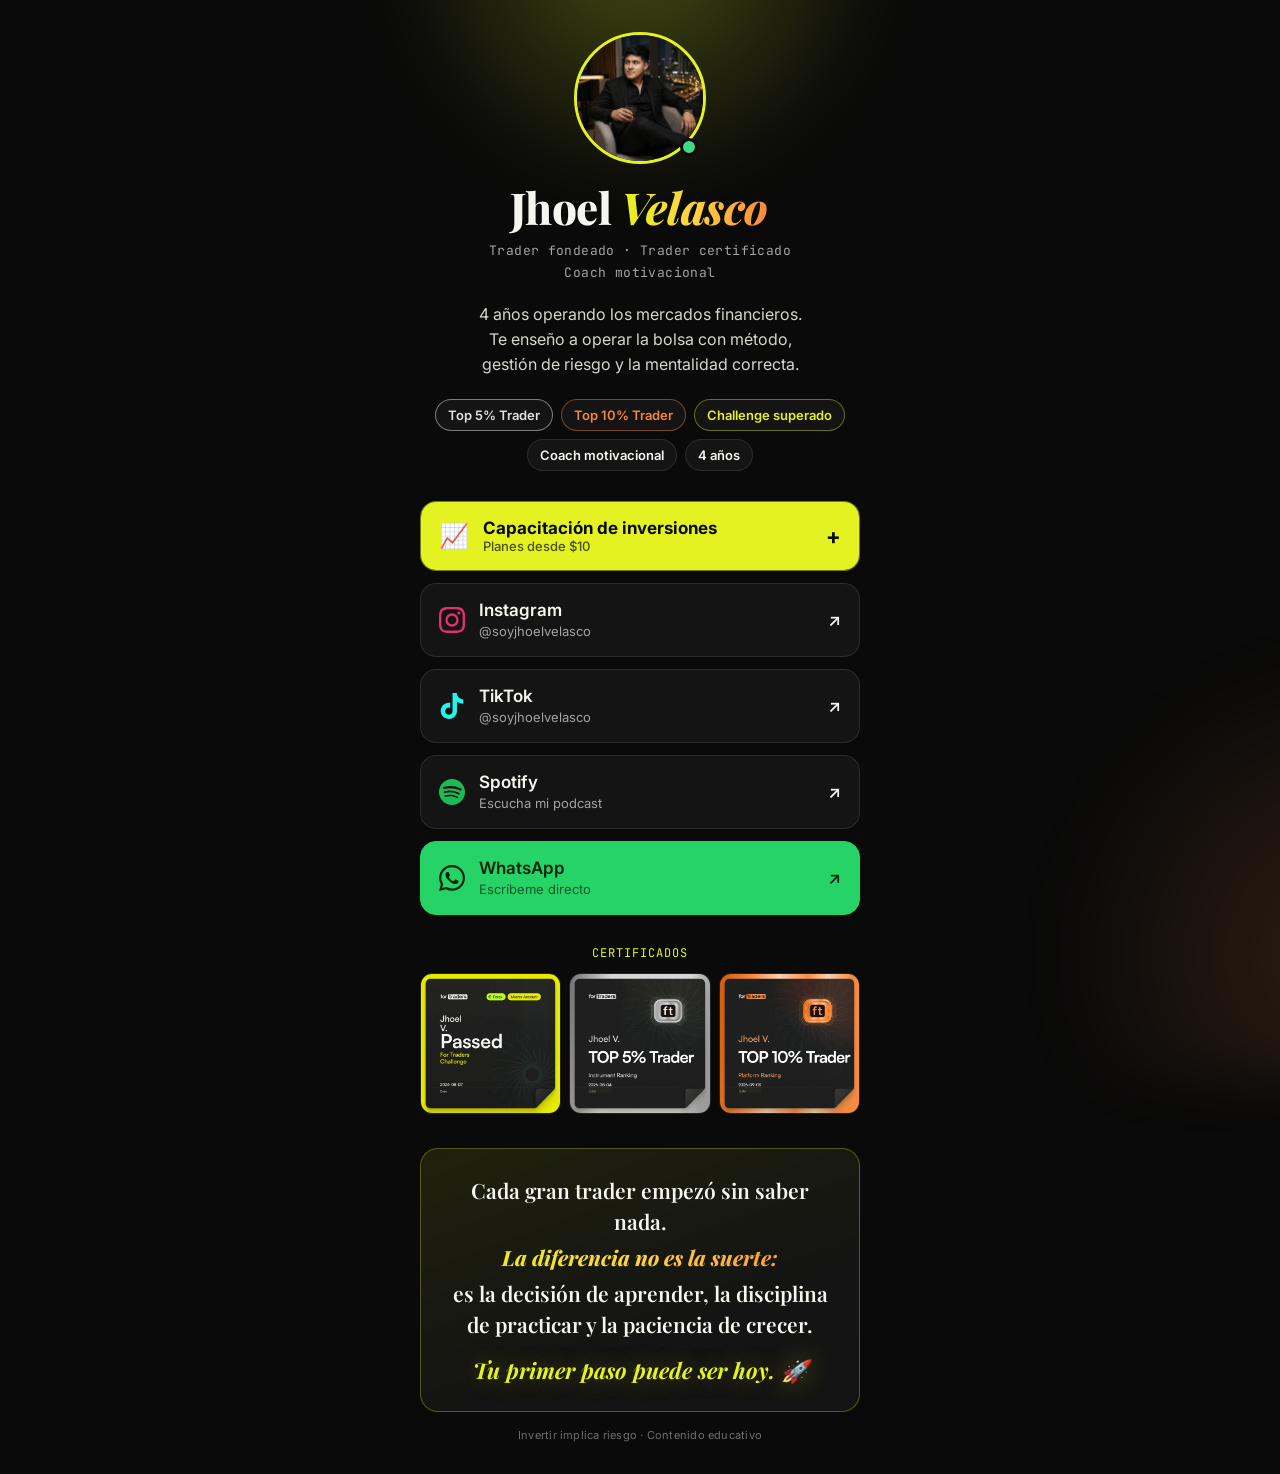
==== commit 77517ca8: "Quitar el enlace 'Ver web completa' de la página principal Co-Authored-By: Claude Opus 5.5 <noreply@" ====
--- a/index.html
+++ b/index.html
@@ -90,8 +90,6 @@
     }
     .closing-cta { margin: 16px 0 0; font-family: "Playfair Display", Georgia, serif; font-style: italic; font-weight: 700; font-size: 22px; color: var(--accent); text-shadow: 0 0 24px rgba(228,242,34,.35); }
     .disclaimer { margin: 16px auto 0; font-size: 11px; color: #6f6f6a; letter-spacing: .02em; }
-    .full { display: inline-block; margin-top: 14px; font-size: 13px; color: var(--mute); border-bottom: 1px solid var(--line); }
-    .full:hover { color: var(--accent); }
     /* Capacitación de inversiones */
     .train { margin: 30px 0 0; text-align: left; border-radius: 16px; border: 1px solid rgba(228,242,34,.45); background: var(--card); overflow: hidden; }
     .train summary {
@@ -219,7 +217,6 @@
       <p class="closing-cta">Tu primer paso puede ser hoy.&nbsp;🚀</p>
     </div>
     <p class="disclaimer">Invertir implica riesgo · Contenido educativo</p>
-    <a class="full" href="completa.html">Ver web completa →</a>
   </main>
   <div class="zoom" id="zoom" role="dialog" aria-label="Certificado ampliado"><span class="zoom-x" aria-hidden="true">×</span><img alt=""></div>
   <script>
